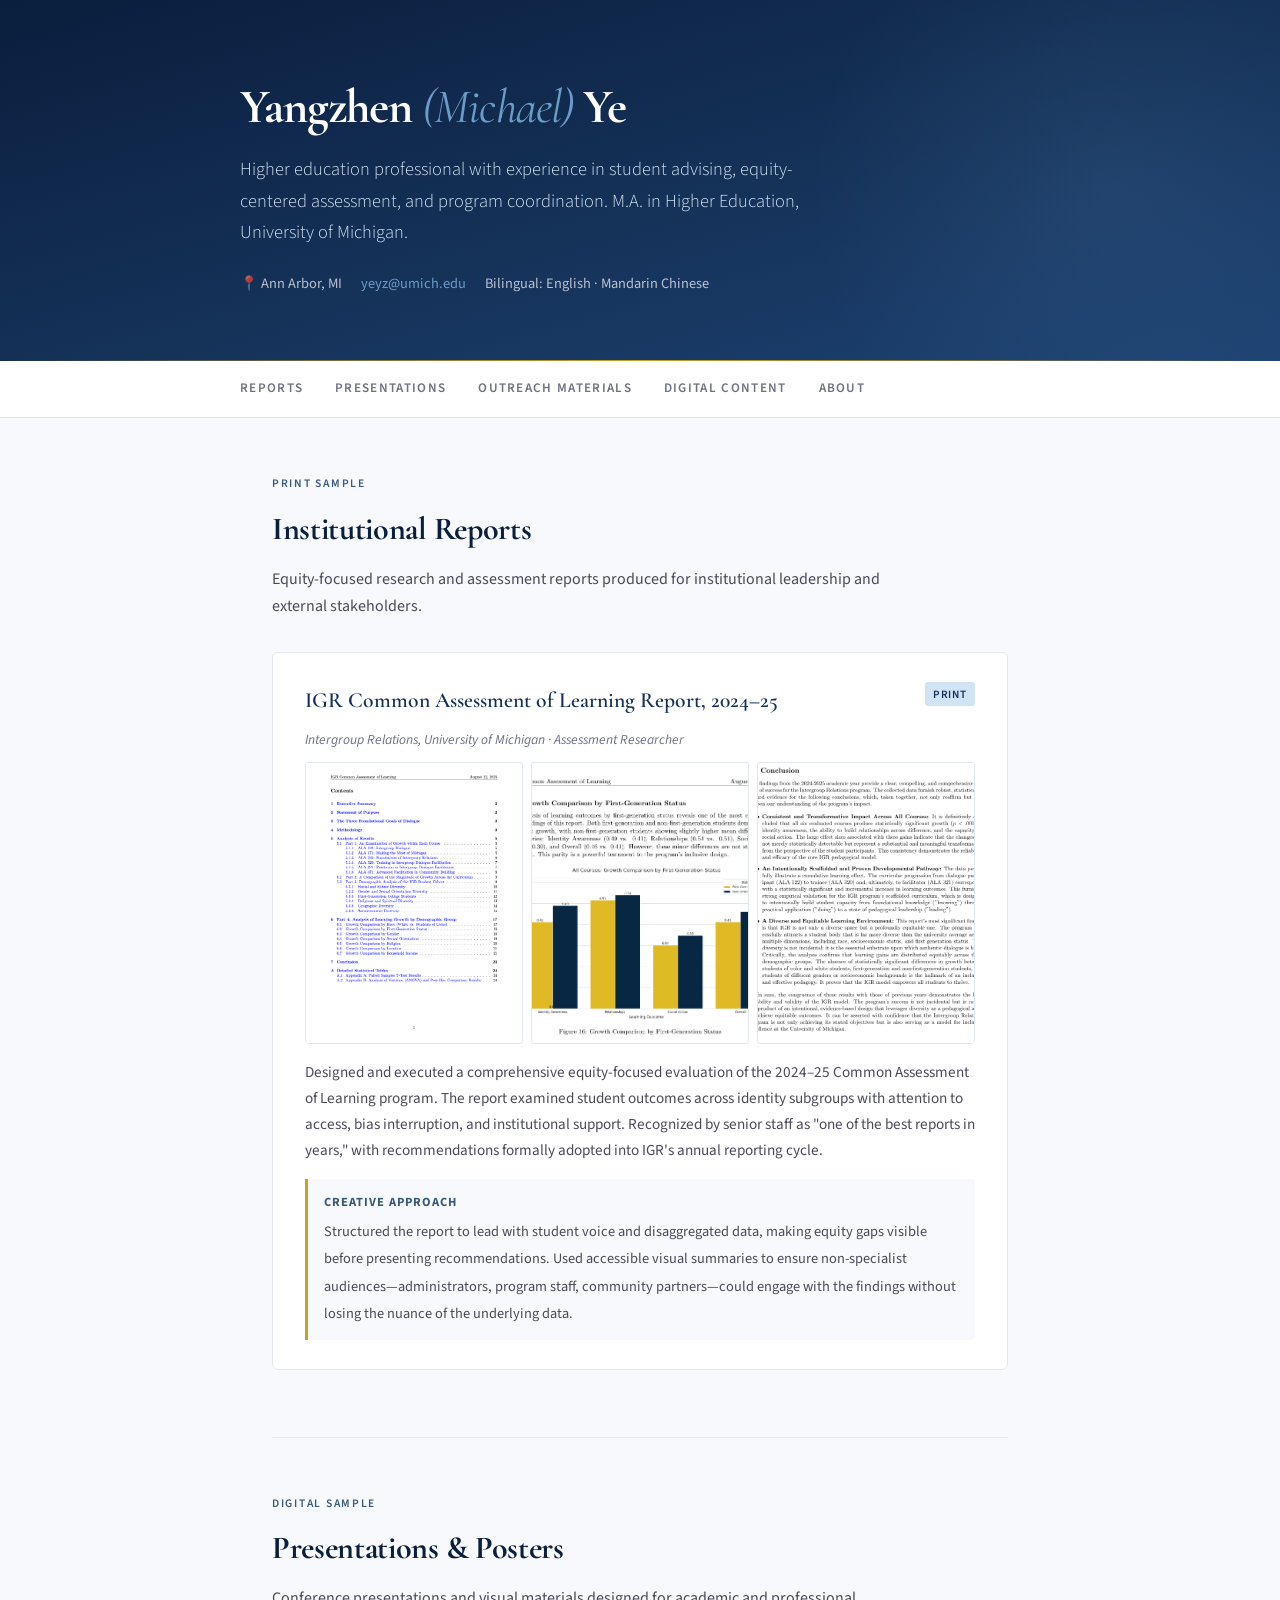
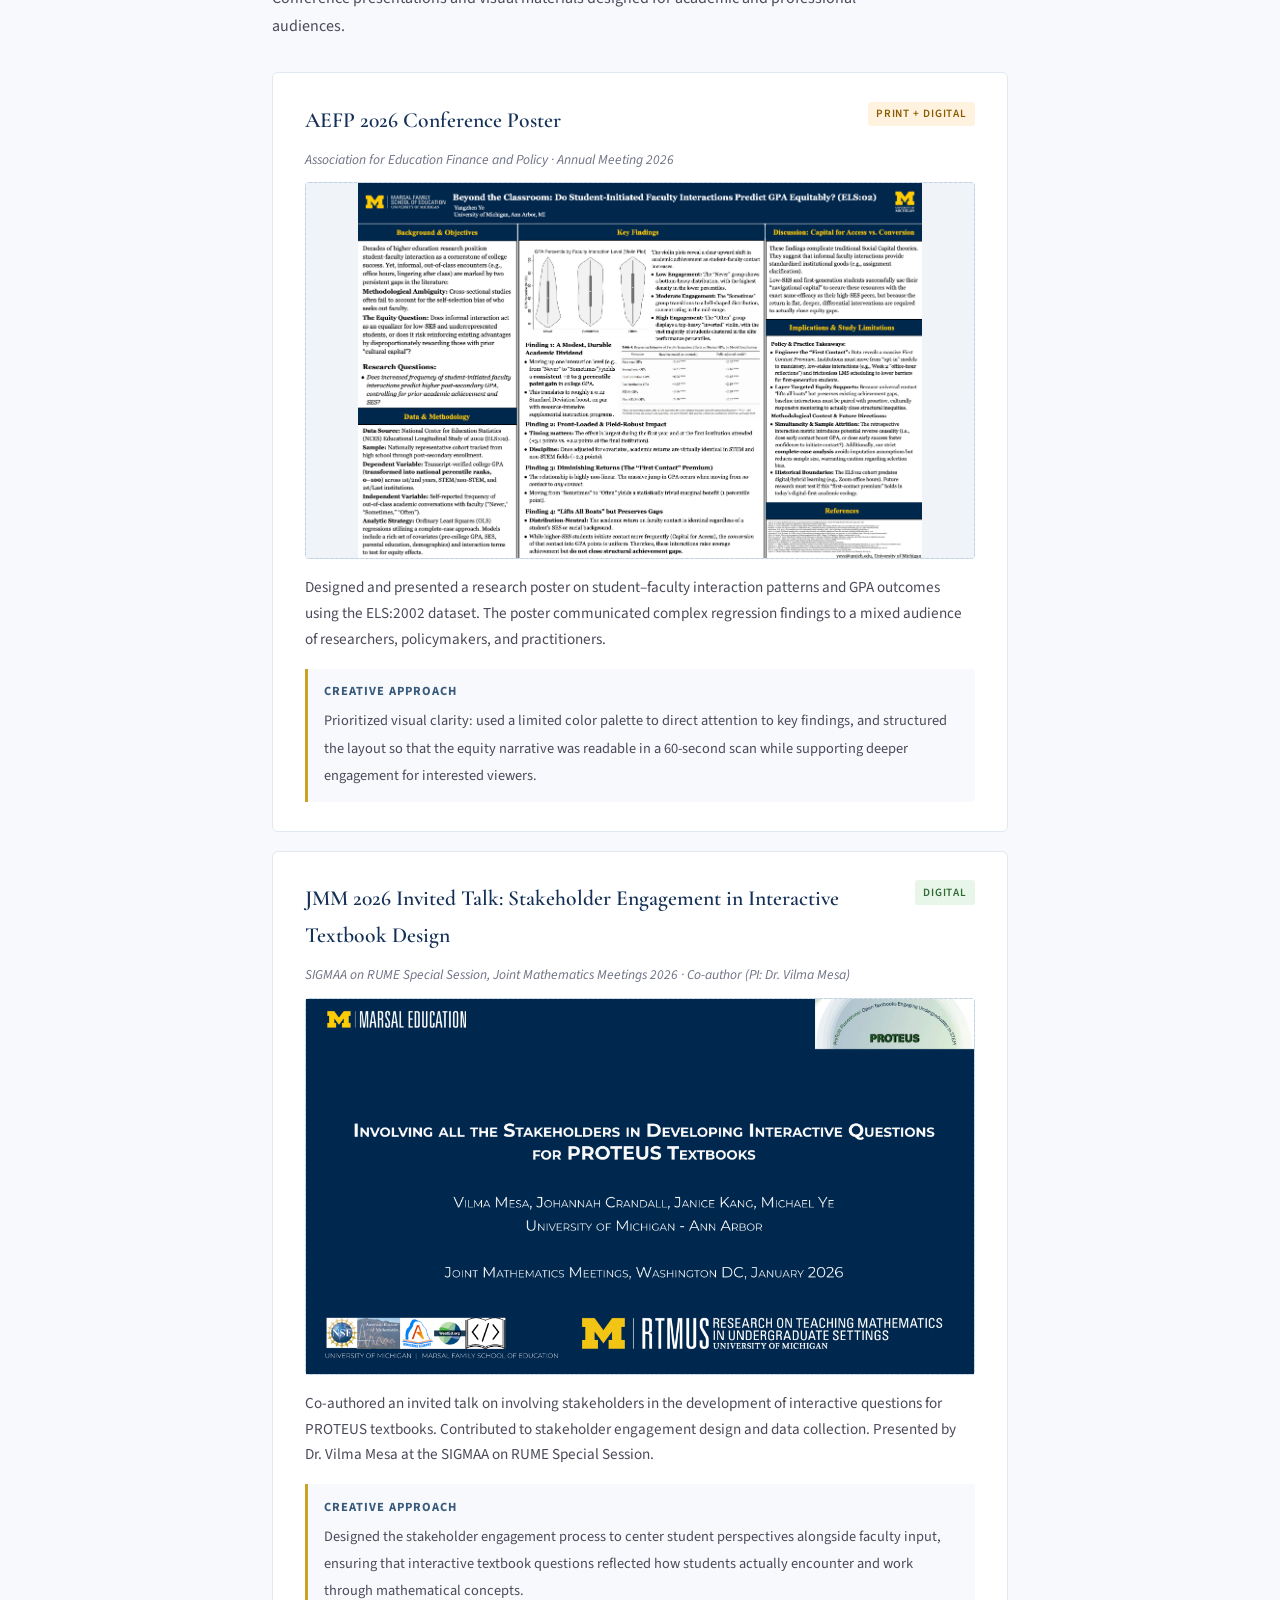
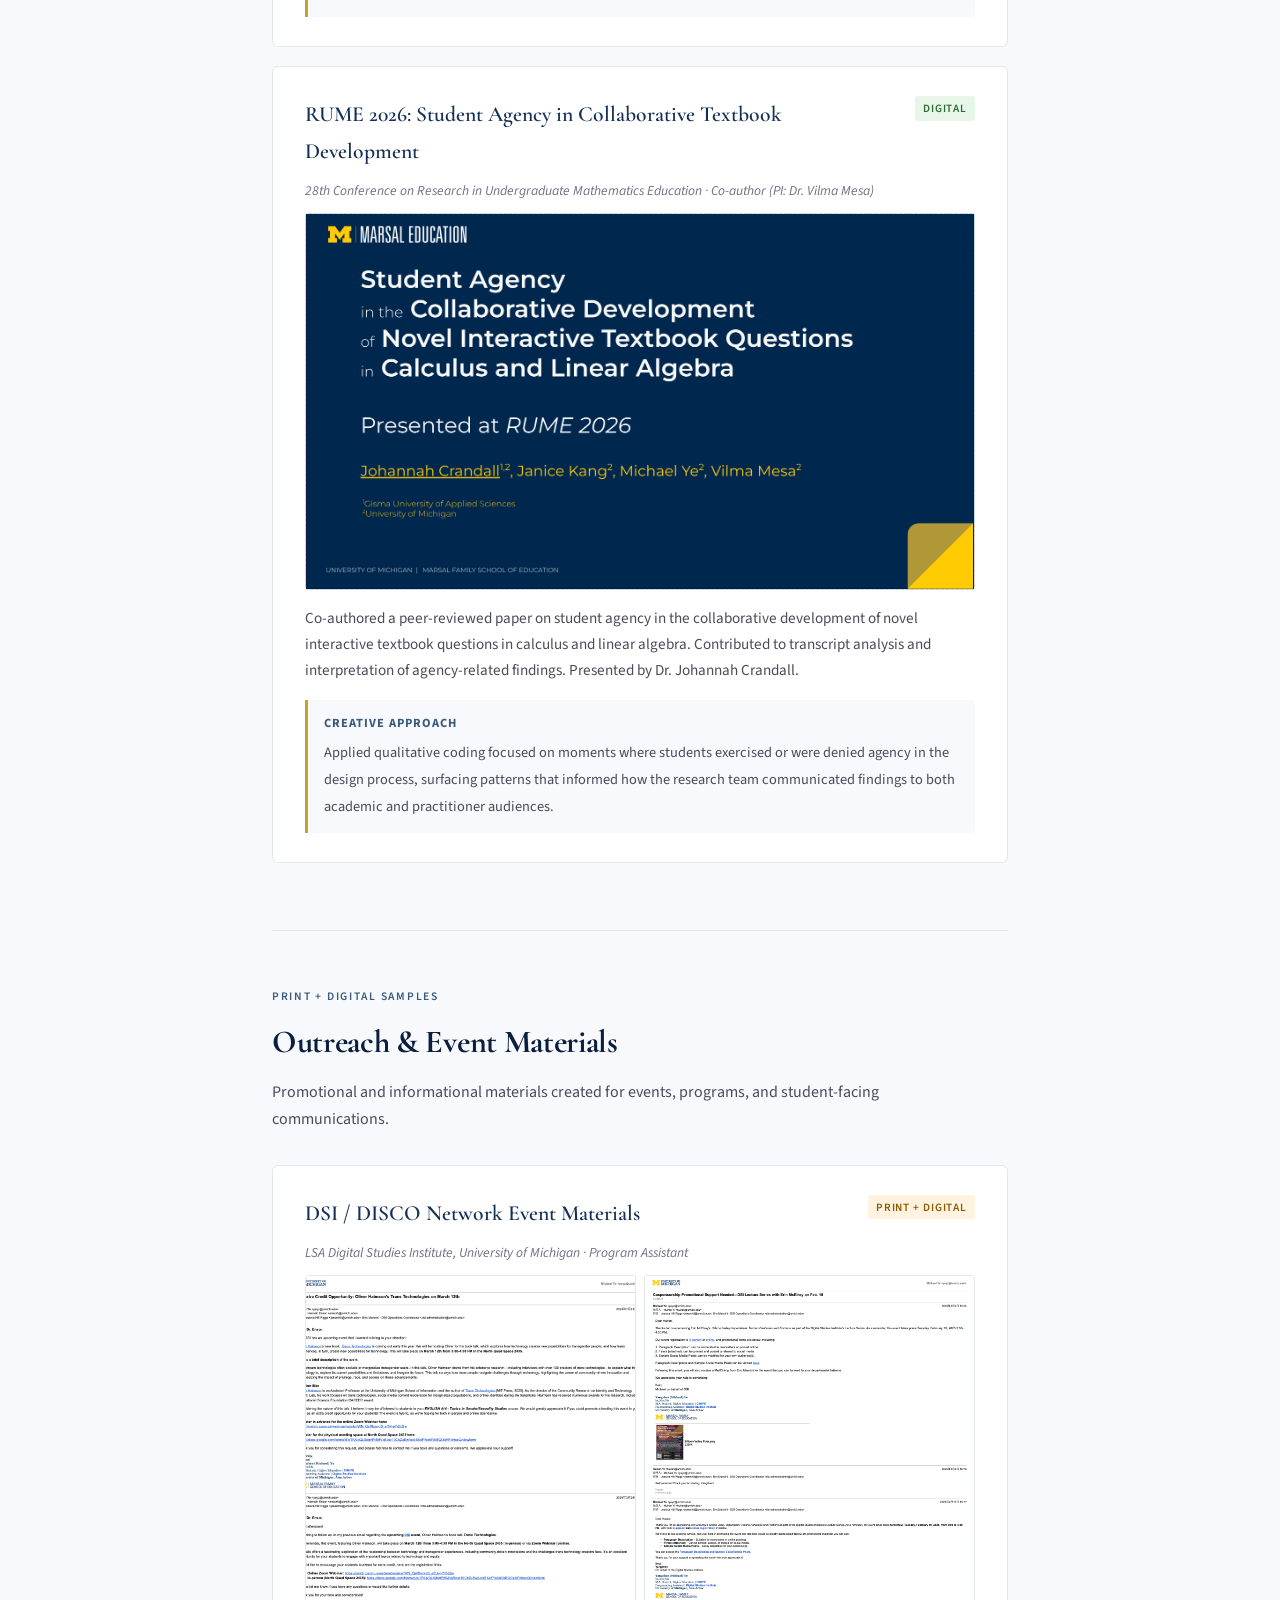
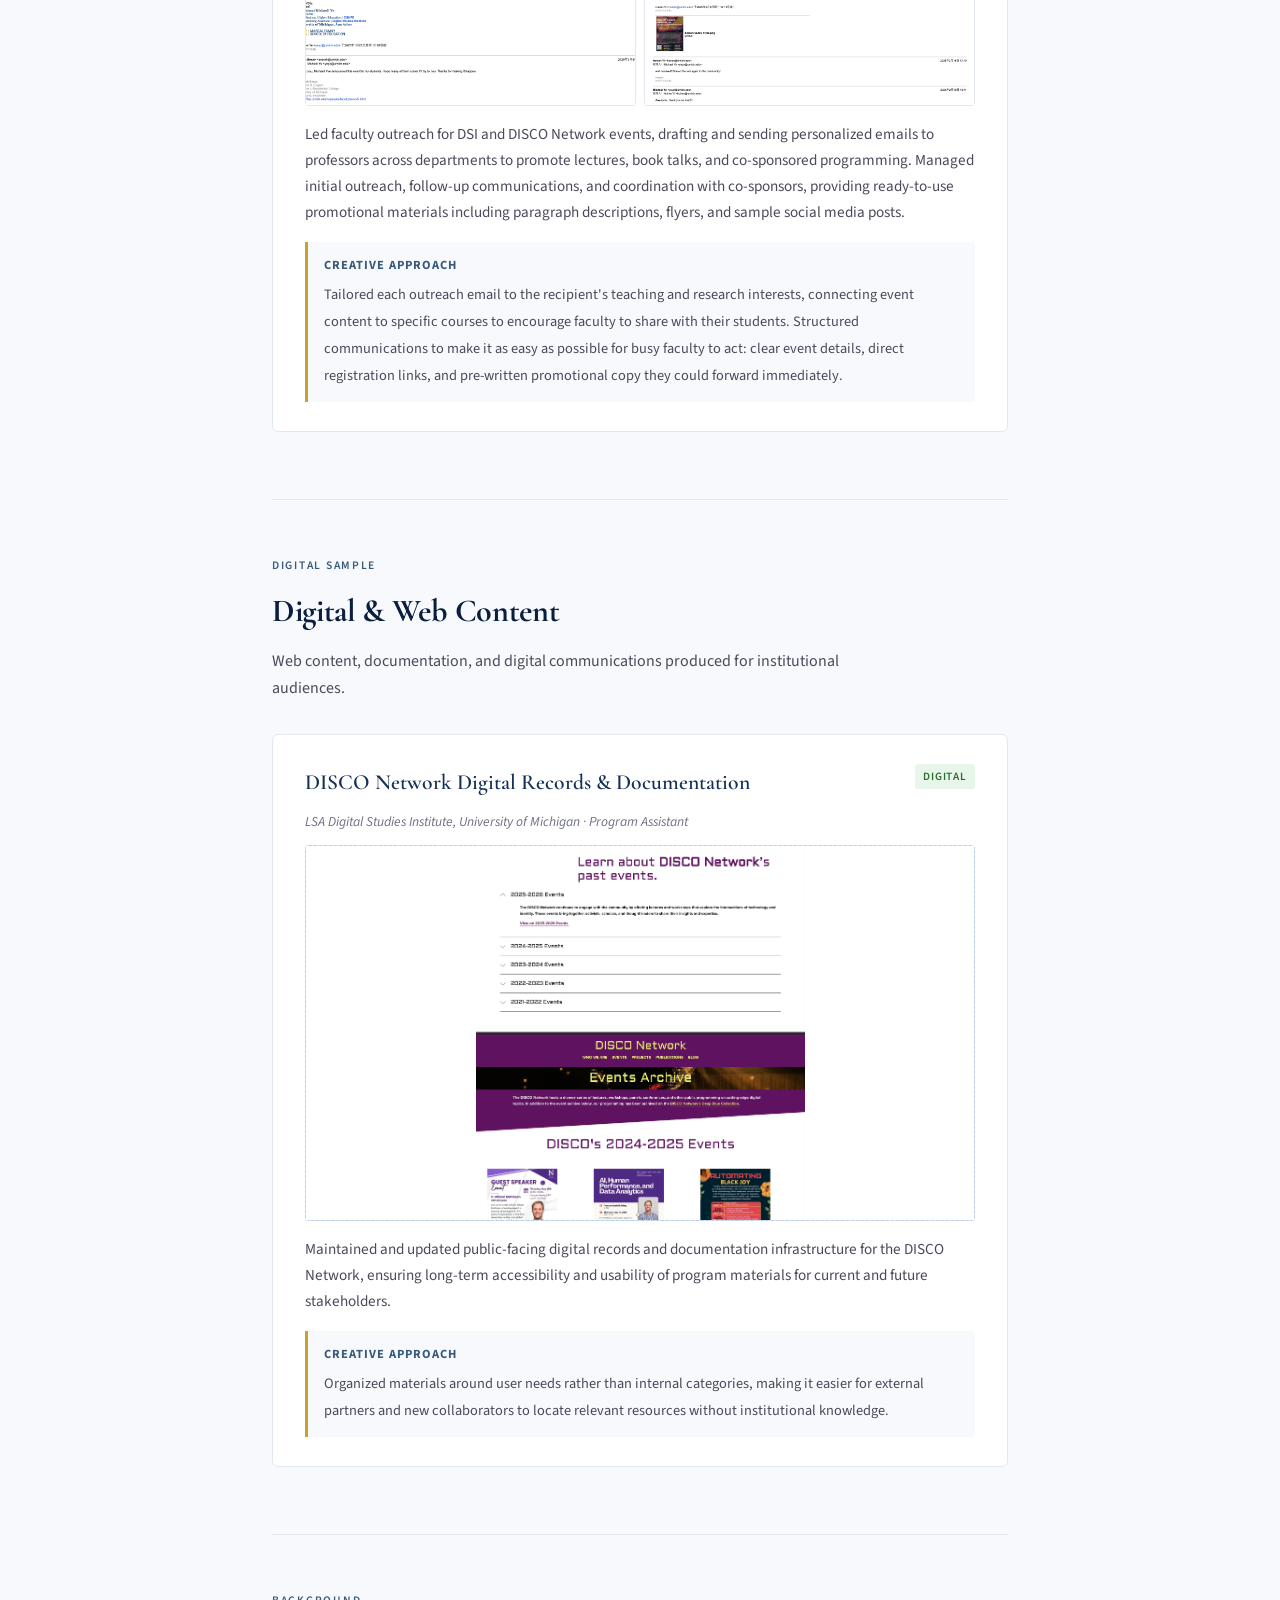
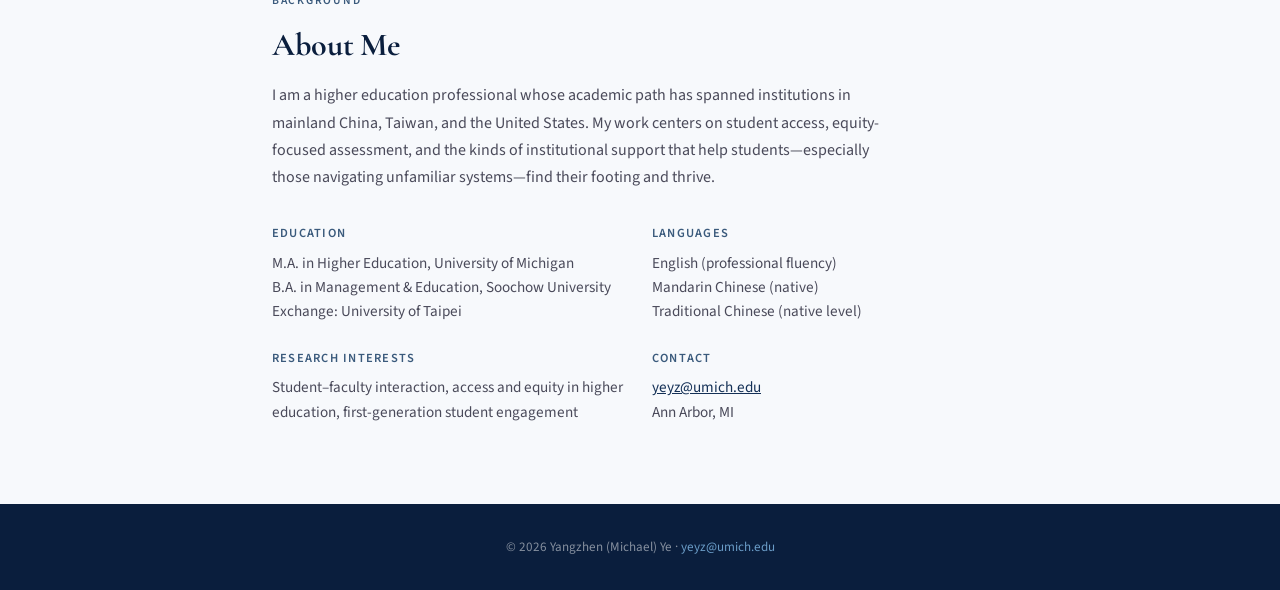
==== index.html @ d8bea004 "Add files via upload" ====
<!DOCTYPE html>
<html lang="en">
<head>
<meta charset="UTF-8">
<meta name="viewport" content="width=device-width, initial-scale=1.0">
<title>Yangzhen (Michael) Ye — Portfolio</title>
<link rel="preconnect" href="https://fonts.googleapis.com">
<link href="https://fonts.googleapis.com/css2?family=Cormorant+Garamond:ital,wght@0,400;0,600;0,700;1,400&family=Source+Sans+3:wght@300;400;500;600&display=swap" rel="stylesheet">
<style>
*, *::before, *::after { margin: 0; padding: 0; box-sizing: border-box; }

:root {
  --navy: #0a1e3d;
  --navy-mid: #143056;
  --navy-light: #1d4272;
  --slate: #3a5a7c;
  --sky: #6a9cc7;
  --ice: #d0e4f5;
  --cream: #f7f9fc;
  --white: #ffffff;
  --gold: #c9a227;
  --text: #1a1a2e;
  --text-mid: #4a4a5a;
  --text-light: #6e7185;
  --font-display: 'Cormorant Garamond', Georgia, serif;
  --font-body: 'Source Sans 3', 'Segoe UI', sans-serif;
}

html { scroll-behavior: smooth; }

body {
  font-family: var(--font-body);
  color: var(--text);
  background: var(--cream);
  line-height: 1.7;
  font-weight: 400;
  -webkit-font-smoothing: antialiased;
}

/* ── HERO ── */
.hero {
  background: linear-gradient(165deg, var(--navy) 0%, var(--navy-mid) 50%, var(--navy-light) 100%);
  color: var(--white);
  padding: 5rem 2rem 4rem;
  position: relative;
  overflow: hidden;
}

.hero::before {
  content: '';
  position: absolute;
  top: -30%; right: -10%;
  width: 600px; height: 600px;
  background: radial-gradient(circle, rgba(106,156,199,0.12) 0%, transparent 70%);
  border-radius: 50%;
}

.hero::after {
  content: '';
  position: absolute;
  bottom: 0; left: 0; right: 0;
  height: 1px;
  background: linear-gradient(90deg, transparent, var(--gold), transparent);
}

.hero-inner {
  max-width: 800px;
  margin: 0 auto;
  position: relative;
  z-index: 1;
}

.hero h1 {
  font-family: var(--font-display);
  font-size: 3rem;
  font-weight: 700;
  letter-spacing: -0.02em;
  line-height: 1.15;
  margin-bottom: 0.4em;
}

.hero h1 span {
  color: var(--sky);
  font-weight: 400;
  font-style: italic;
}

.hero-subtitle {
  font-size: 1.15rem;
  font-weight: 300;
  color: var(--ice);
  max-width: 600px;
  line-height: 1.7;
  margin-bottom: 1.5rem;
}

.hero-contact {
  display: flex;
  flex-wrap: wrap;
  gap: 1.2rem;
  font-size: 0.9rem;
  color: rgba(255,255,255,0.7);
}

.hero-contact a {
  color: var(--sky);
  text-decoration: none;
  transition: color 0.2s;
}

.hero-contact a:hover { color: var(--gold); }

/* ── NAV ── */
.nav {
  background: var(--white);
  border-bottom: 1px solid var(--ice);
  position: sticky;
  top: 0;
  z-index: 100;
  padding: 0 2rem;
}

.nav-inner {
  max-width: 800px;
  margin: 0 auto;
  display: flex;
  gap: 2rem;
  overflow-x: auto;
}

.nav a {
  display: block;
  padding: 1rem 0;
  font-size: 0.82rem;
  font-weight: 600;
  text-transform: uppercase;
  letter-spacing: 0.1em;
  color: var(--text-light);
  text-decoration: none;
  white-space: nowrap;
  border-bottom: 2px solid transparent;
  transition: color 0.2s, border-color 0.2s;
}

.nav a:hover, .nav a.active {
  color: var(--navy);
  border-bottom-color: var(--gold);
}

/* ── MAIN ── */
.main { max-width: 800px; margin: 0 auto; padding: 0 2rem; }

/* ── SECTION ── */
.section {
  padding: 3.5rem 0 3rem;
  border-bottom: 1px solid #e2e8f0;
}

.section:last-child { border-bottom: none; }

.section-label {
  font-size: 0.72rem;
  font-weight: 600;
  text-transform: uppercase;
  letter-spacing: 0.15em;
  color: var(--slate);
  margin-bottom: 0.5rem;
}

.section h2 {
  font-family: var(--font-display);
  font-size: 2rem;
  font-weight: 700;
  color: var(--navy);
  margin-bottom: 0.6rem;
  letter-spacing: -0.01em;
}

.section-intro {
  color: var(--text-mid);
  font-size: 1rem;
  max-width: 620px;
  margin-bottom: 2rem;
}

/* ── PROJECT CARD ── */
.project {
  background: var(--white);
  border: 1px solid #e2e8f0;
  border-radius: 6px;
  padding: 1.8rem 2rem;
  margin-bottom: 1.2rem;
  transition: box-shadow 0.25s, border-color 0.25s;
}

.project:hover {
  box-shadow: 0 4px 20px rgba(10,30,61,0.07);
  border-color: var(--sky);
}

.project-header {
  display: flex;
  justify-content: space-between;
  align-items: flex-start;
  gap: 1rem;
  margin-bottom: 0.6rem;
}

.project h3 {
  font-family: var(--font-display);
  font-size: 1.35rem;
  font-weight: 600;
  color: var(--navy-mid);
}

.project-tag {
  font-size: 0.7rem;
  font-weight: 600;
  text-transform: uppercase;
  letter-spacing: 0.08em;
  padding: 0.25em 0.7em;
  border-radius: 3px;
  white-space: nowrap;
  flex-shrink: 0;
}

.tag-print {
  background: var(--ice);
  color: var(--navy-mid);
}

.tag-digital {
  background: #e8f5e9;
  color: #2e6b33;
}

.tag-both {
  background: #fff3e0;
  color: #8a5a00;
}

.project-context {
  font-size: 0.85rem;
  color: var(--text-light);
  margin-bottom: 0.7rem;
  font-style: italic;
}

.project p {
  color: var(--text-mid);
  font-size: 0.95rem;
  line-height: 1.7;
  margin-bottom: 0.8rem;
}

.project-approach {
  background: var(--cream);
  border-left: 3px solid var(--gold);
  padding: 0.8rem 1rem;
  margin-top: 1rem;
  border-radius: 0 4px 4px 0;
}

.project-approach strong {
  font-size: 0.78rem;
  text-transform: uppercase;
  letter-spacing: 0.08em;
  color: var(--slate);
  display: block;
  margin-bottom: 0.3rem;
}

.project-approach span {
  font-size: 0.9rem;
  color: var(--text-mid);
  line-height: 1.6;
}

.project-link {
  display: inline-block;
  margin-top: 0.8rem;
  font-size: 0.85rem;
  font-weight: 600;
  color: var(--navy-mid);
  text-decoration: none;
  border-bottom: 1px solid var(--sky);
  padding-bottom: 1px;
  transition: color 0.2s, border-color 0.2s;
}

.project-link:hover {
  color: var(--gold);
  border-color: var(--gold);
}

/* ── IMAGE PLACEHOLDER ── */
.project-image {
  width: 100%;
  aspect-ratio: 16/9;
  background: linear-gradient(135deg, var(--ice) 0%, #e2e8f0 100%);
  border-radius: 4px;
  margin-bottom: 1rem;
  display: flex;
  align-items: center;
  justify-content: center;
  color: var(--slate);
  font-size: 0.85rem;
  font-style: italic;
  border: 1px dashed #c0d0e0;
}

/* ── IMAGE GRID (for multiple screenshots) ── */
.project-gallery {
  display: grid;
  gap: 8px;
  margin-bottom: 1rem;
  border-radius: 4px;
  overflow: hidden;
}

.project-gallery.grid-2 { grid-template-columns: 1fr 1fr; }
.project-gallery.grid-3 { grid-template-columns: 1fr 1fr 1fr; }
.project-gallery.grid-4 { grid-template-columns: 1fr 1fr; }

.project-gallery img {
  width: 100%;
  height: 100%;
  object-fit: cover;
  border-radius: 3px;
  border: 1px solid #e2e8f0;
  cursor: pointer;
  transition: transform 0.2s, box-shadow 0.2s;
}

.project-gallery img:hover {
  transform: scale(1.02);
  box-shadow: 0 2px 12px rgba(10,30,61,0.12);
}

/* lightbox for full-size view */
.lightbox {
  display: none;
  position: fixed;
  inset: 0;
  background: rgba(10,30,61,0.92);
  z-index: 1000;
  align-items: center;
  justify-content: center;
  cursor: zoom-out;
  padding: 2rem;
}

.lightbox.active { display: flex; }

.lightbox img {
  max-width: 90vw;
  max-height: 90vh;
  object-fit: contain;
  border-radius: 4px;
  box-shadow: 0 8px 40px rgba(0,0,0,0.4);
}

/* ── ABOUT SECTION ── */
.about-grid {
  display: grid;
  grid-template-columns: 1fr 1fr;
  gap: 1.5rem;
}

.about-item h4 {
  font-size: 0.78rem;
  font-weight: 600;
  text-transform: uppercase;
  letter-spacing: 0.1em;
  color: var(--slate);
  margin-bottom: 0.4rem;
}

.about-item p {
  font-size: 0.95rem;
  color: var(--text-mid);
  line-height: 1.6;
}

/* ── FOOTER ── */
.footer {
  background: var(--navy);
  color: rgba(255,255,255,0.5);
  text-align: center;
  padding: 2rem;
  font-size: 0.82rem;
  margin-top: 2rem;
}

.footer a {
  color: var(--sky);
  text-decoration: none;
}

/* ── RESPONSIVE ── */
@media (max-width: 640px) {
  .hero { padding: 3.5rem 1.5rem 3rem; }
  .hero h1 { font-size: 2.2rem; }
  .main { padding: 0 1.5rem; }
  .project { padding: 1.4rem 1.2rem; }
  .about-grid { grid-template-columns: 1fr; }
  .nav-inner { gap: 1.2rem; }
}

/* ── ANIMATION ── */
@keyframes fadeUp {
  from { opacity: 0; transform: translateY(18px); }
  to { opacity: 1; transform: translateY(0); }
}

.hero-inner > * {
  animation: fadeUp 0.6s ease-out both;
}

.hero h1 { animation-delay: 0.1s; }
.hero-subtitle { animation-delay: 0.2s; }
.hero-contact { animation-delay: 0.3s; }
</style>
</head>
<body>

<!-- ════════════════════════════════════════ HERO ════════════════════════════════════════ -->
<header class="hero">
  <div class="hero-inner">
    <h1>Yangzhen <span>(Michael)</span> Ye</h1>
    <p class="hero-subtitle">
      Higher education professional with experience in student advising, equity-centered assessment, and program coordination. M.A. in Higher Education, University of Michigan.
    </p>
    <div class="hero-contact">
      <span>📍 Ann Arbor, MI</span>
      <a href="mailto:yeyz@umich.edu">yeyz@umich.edu</a>
      <span>Bilingual: English · Mandarin Chinese</span>
    </div>
  </div>
</header>

<!-- ════════════════════════════════════════ NAV ════════════════════════════════════════ -->
<nav class="nav">
  <div class="nav-inner">
    <a href="#reports">Reports</a>
    <a href="#presentations">Presentations</a>
    <a href="#outreach">Outreach Materials</a>
    <a href="#digital">Digital Content</a>
    <a href="#about">About</a>
  </div>
</nav>

<!-- ════════════════════════════════════════ MAIN ════════════════════════════════════════ -->
<main class="main">

  <!-- ── REPORTS ── -->
  <section class="section" id="reports">
    <div class="section-label">Print Sample</div>
    <h2>Institutional Reports</h2>
    <p class="section-intro">
      Equity-focused research and assessment reports produced for institutional leadership and external stakeholders.
    </p>

    <div class="project">
      <div class="project-header">
        <h3>IGR Common Assessment of Learning Report, 2024–25</h3>
        <span class="project-tag tag-print">Print</span>
      </div>
      <div class="project-context">Intergroup Relations, University of Michigan · Assessment Researcher</div>
      <!-- Replace src values with your actual image files -->
      <div class="project-gallery grid-3">
        <img src="igr-cover.png" alt="IGR Report cover page" onclick="openLightbox(this)">
        <img src="igr-data.png" alt="IGR Report data visualization" onclick="openLightbox(this)">
        <img src="igr-findings.png" alt="IGR Report key findings" onclick="openLightbox(this)">
      </div>
      <p>
        Designed and executed a comprehensive equity-focused evaluation of the 2024–25 Common Assessment of Learning program. The report examined student outcomes across identity subgroups with attention to access, bias interruption, and institutional support. Recognized by senior staff as "one of the best reports in years," with recommendations formally adopted into IGR's annual reporting cycle.
      </p>
      <div class="project-approach">
        <strong>Creative Approach</strong>
        <span>
          <!-- TODO: Michael to fill in his own explanation of design/communication choices -->
          Structured the report to lead with student voice and disaggregated data, making equity gaps visible before presenting recommendations. Used accessible visual summaries to ensure non-specialist audiences—administrators, program staff, community partners—could engage with the findings without losing the nuance of the underlying data.
        </span>
      </div>
      <!-- TODO: Add link to PDF if shareable -->
      <!-- <a href="files/igr-report.pdf" class="project-link" target="_blank">View full report →</a> -->
    </div>

  </section>

  <!-- ── PRESENTATIONS ── -->
  <section class="section" id="presentations">
    <div class="section-label">Digital Sample</div>
    <h2>Presentations &amp; Posters</h2>
    <p class="section-intro">
      Conference presentations and visual materials designed for academic and professional audiences.
    </p>

    <div class="project">
      <div class="project-header">
        <h3>AEFP 2026 Conference Poster</h3>
        <span class="project-tag tag-both">Print + Digital</span>
      </div>
      <div class="project-context">Association for Education Finance and Policy · Annual Meeting 2026</div>
      <div class="project-image"><img src="poster.png" alt="AEFP 2026 research poster" style="width:100%;height:100%;object-fit:contain;cursor:pointer;background:#f0f4f8;" onclick="openLightbox(this)"></div>
      <p>
        Designed and presented a research poster on student–faculty interaction patterns and GPA outcomes using the ELS:2002 dataset. The poster communicated complex regression findings to a mixed audience of researchers, policymakers, and practitioners.
      </p>
      <div class="project-approach">
        <strong>Creative Approach</strong>
        <span>
          <!-- TODO: Fill in -->
          Prioritized visual clarity: used a limited color palette to direct attention to key findings, and structured the layout so that the equity narrative was readable in a 60-second scan while supporting deeper engagement for interested viewers.
        </span>
      </div>
    </div>

    <div class="project">
      <div class="project-header">
        <h3>JMM 2026 Invited Talk: Stakeholder Engagement in Interactive Textbook Design</h3>
        <span class="project-tag tag-digital">Digital</span>
      </div>
      <div class="project-context">SIGMAA on RUME Special Session, Joint Mathematics Meetings 2026 · Co-author (PI: Dr. Vilma Mesa)</div>
      <div class="project-image"><img src="jmm.png" alt="JMM 2026 invited talk title slide" style="width:100%;height:100%;object-fit:contain;cursor:pointer;background:#0a1e3d;" onclick="openLightbox(this)"></div>
      <p>
        Co-authored an invited talk on involving stakeholders in the development of interactive questions for PROTEUS textbooks. Contributed to stakeholder engagement design and data collection. Presented by Dr. Vilma Mesa at the SIGMAA on RUME Special Session.
      </p>
      <div class="project-approach">
        <strong>Creative Approach</strong>
        <span>
          <!-- TODO: Fill in -->
          Designed the stakeholder engagement process to center student perspectives alongside faculty input, ensuring that interactive textbook questions reflected how students actually encounter and work through mathematical concepts.
        </span>
      </div>
    </div>

    <div class="project">
      <div class="project-header">
        <h3>RUME 2026: Student Agency in Collaborative Textbook Development</h3>
        <span class="project-tag tag-digital">Digital</span>
      </div>
      <div class="project-context">28th Conference on Research in Undergraduate Mathematics Education · Co-author (PI: Dr. Vilma Mesa)</div>
      <div class="project-image"><img src="rume.png" alt="RUME 2026 presentation title slide" style="width:100%;height:100%;object-fit:contain;cursor:pointer;background:#0a1e3d;" onclick="openLightbox(this)"></div>
      <p>
        Co-authored a peer-reviewed paper on student agency in the collaborative development of novel interactive textbook questions in calculus and linear algebra. Contributed to transcript analysis and interpretation of agency-related findings. Presented by Dr. Johannah Crandall.
      </p>
      <div class="project-approach">
        <strong>Creative Approach</strong>
        <span>
          <!-- TODO: Fill in -->
          Applied qualitative coding focused on moments where students exercised or were denied agency in the design process, surfacing patterns that informed how the research team communicated findings to both academic and practitioner audiences.
        </span>
      </div>
    </div>
  </section>

  <!-- ── OUTREACH MATERIALS ── -->
  <section class="section" id="outreach">
    <div class="section-label">Print + Digital Samples</div>
    <h2>Outreach &amp; Event Materials</h2>
    <p class="section-intro">
      Promotional and informational materials created for events, programs, and student-facing communications.
    </p>

    <div class="project">
      <div class="project-header">
        <h3>DSI / DISCO Network Event Materials</h3>
        <span class="project-tag tag-both">Print + Digital</span>
      </div>
      <div class="project-context">LSA Digital Studies Institute, University of Michigan · Program Assistant</div>
      <!-- Replace src values with your actual screenshots -->
      <div class="project-gallery grid-2">
        <img src="dsi-event1.png" alt="DSI event outreach email" onclick="openLightbox(this)">
        <img src="dsi-event2.png" alt="DISCO event communication" onclick="openLightbox(this)">
      </div>
      <p>
        Led faculty outreach for DSI and DISCO Network events, drafting and sending personalized emails to professors across departments to promote lectures, book talks, and co-sponsored programming. Managed initial outreach, follow-up communications, and coordination with co-sponsors, providing ready-to-use promotional materials including paragraph descriptions, flyers, and sample social media posts.
      </p>
      <div class="project-approach">
        <strong>Creative Approach</strong>
        <span>
          Tailored each outreach email to the recipient's teaching and research interests, connecting event content to specific courses to encourage faculty to share with their students. Structured communications to make it as easy as possible for busy faculty to act: clear event details, direct registration links, and pre-written promotional copy they could forward immediately.
        </span>
      </div>
    </div>

    <!-- TODO: Add more outreach entries (e.g., debate program flyers, Soochow event materials) -->
  </section>

  <!-- ── DIGITAL CONTENT ── -->
  <section class="section" id="digital">
    <div class="section-label">Digital Sample</div>
    <h2>Digital &amp; Web Content</h2>
    <p class="section-intro">
      Web content, documentation, and digital communications produced for institutional audiences.
    </p>

    <div class="project">
      <div class="project-header">
        <h3>DISCO Network Digital Records &amp; Documentation</h3>
        <span class="project-tag tag-digital">Digital</span>
      </div>
      <div class="project-context">LSA Digital Studies Institute, University of Michigan · Program Assistant</div>
      <div class="project-image"><img src="disco-docs.png" alt="DISCO Network events archive and documentation" style="width:100%;height:100%;object-fit:contain;cursor:pointer;background:#fff;" onclick="openLightbox(this)"></div>
      <p>
        Maintained and updated public-facing digital records and documentation infrastructure for the DISCO Network, ensuring long-term accessibility and usability of program materials for current and future stakeholders.
      </p>
      <div class="project-approach">
        <strong>Creative Approach</strong>
        <span>
          <!-- TODO: Fill in -->
          Organized materials around user needs rather than internal categories, making it easier for external partners and new collaborators to locate relevant resources without institutional knowledge.
        </span>
      </div>
    </div>

    <!-- TODO: Add more digital content entries -->
  </section>

  <!-- ── ABOUT ── -->
  <section class="section" id="about">
    <div class="section-label">Background</div>
    <h2>About Me</h2>
    <p class="section-intro">
      I am a higher education professional whose academic path has spanned institutions in mainland China, Taiwan, and the United States. My work centers on student access, equity-focused assessment, and the kinds of institutional support that help students—especially those navigating unfamiliar systems—find their footing and thrive.
    </p>
    <div class="about-grid">
      <div class="about-item">
        <h4>Education</h4>
        <p>M.A. in Higher Education, University of Michigan<br>B.A. in Management & Education, Soochow University<br>Exchange: University of Taipei</p>
      </div>
      <div class="about-item">
        <h4>Languages</h4>
        <p>English (professional fluency)<br>Mandarin Chinese (native)<br>Traditional Chinese (native level)</p>
      </div>
      <div class="about-item">
        <h4>Research Interests</h4>
        <p>Student–faculty interaction, access and equity in higher education, first-generation student engagement</p>
      </div>
      <div class="about-item">
        <h4>Contact</h4>
        <p><a href="mailto:yeyz@umich.edu" style="color:var(--navy-mid)">yeyz@umich.edu</a><br>Ann Arbor, MI</p>
      </div>
    </div>
  </section>

</main>

<div class="lightbox" id="lightbox" onclick="this.classList.remove('active')">
  <img id="lightbox-img" src="" alt="">
</div>

<!-- FOOTER -->
<footer class="footer">
  <p>&copy; 2026 Yangzhen (Michael) Ye &middot; <a href="mailto:yeyz@umich.edu">yeyz@umich.edu</a></p>
</footer>
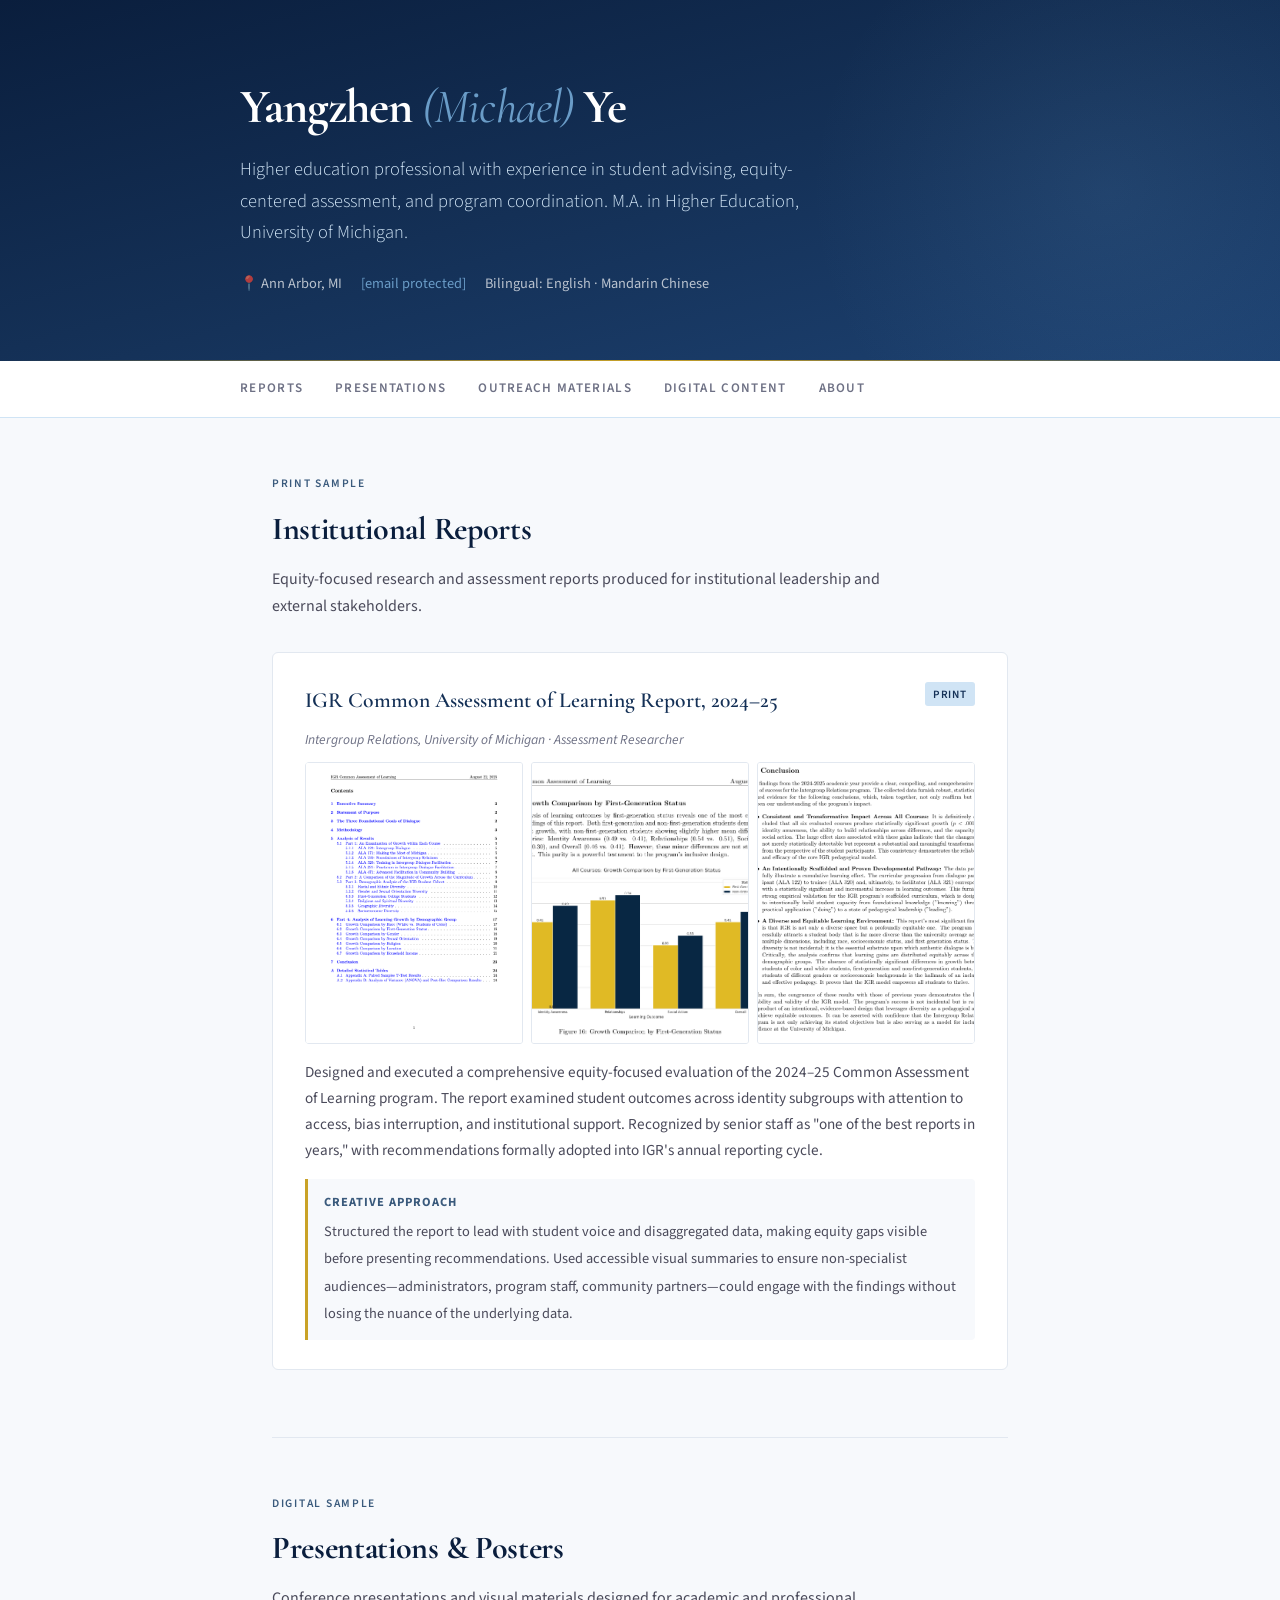
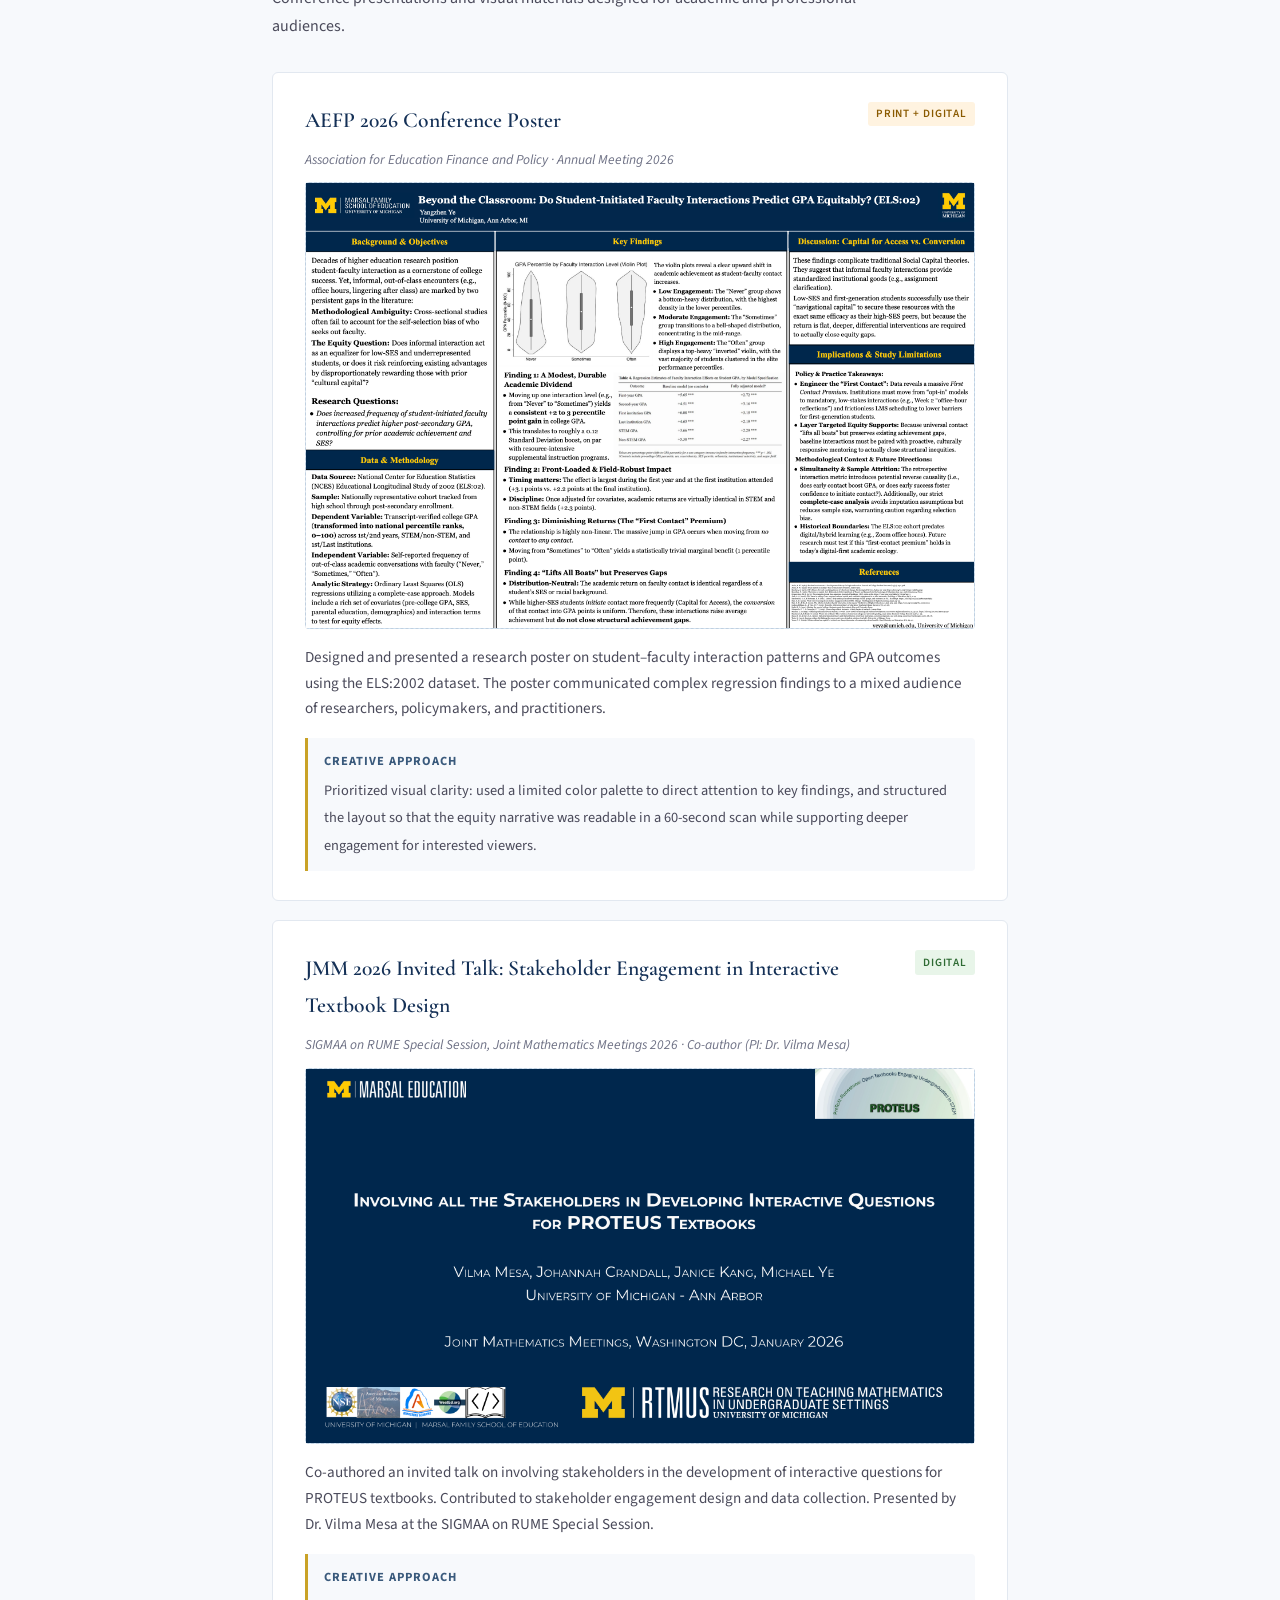
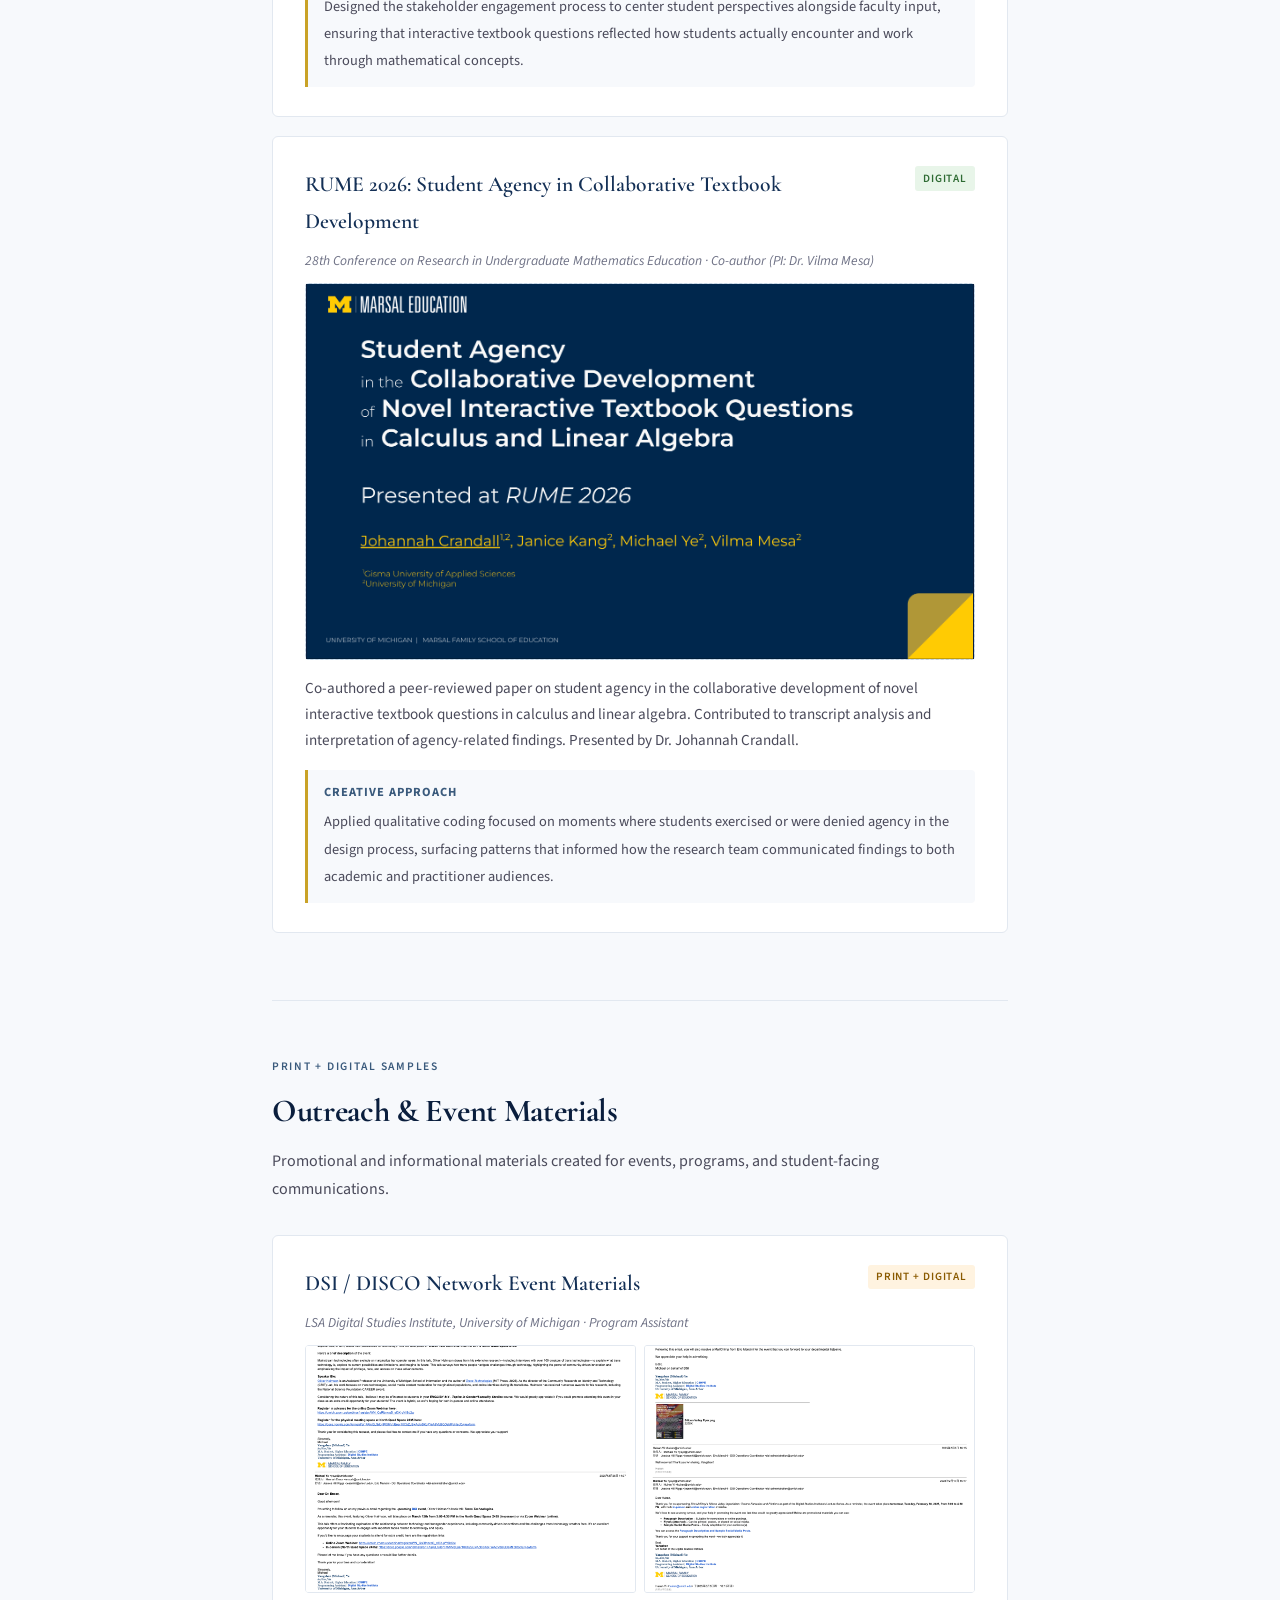
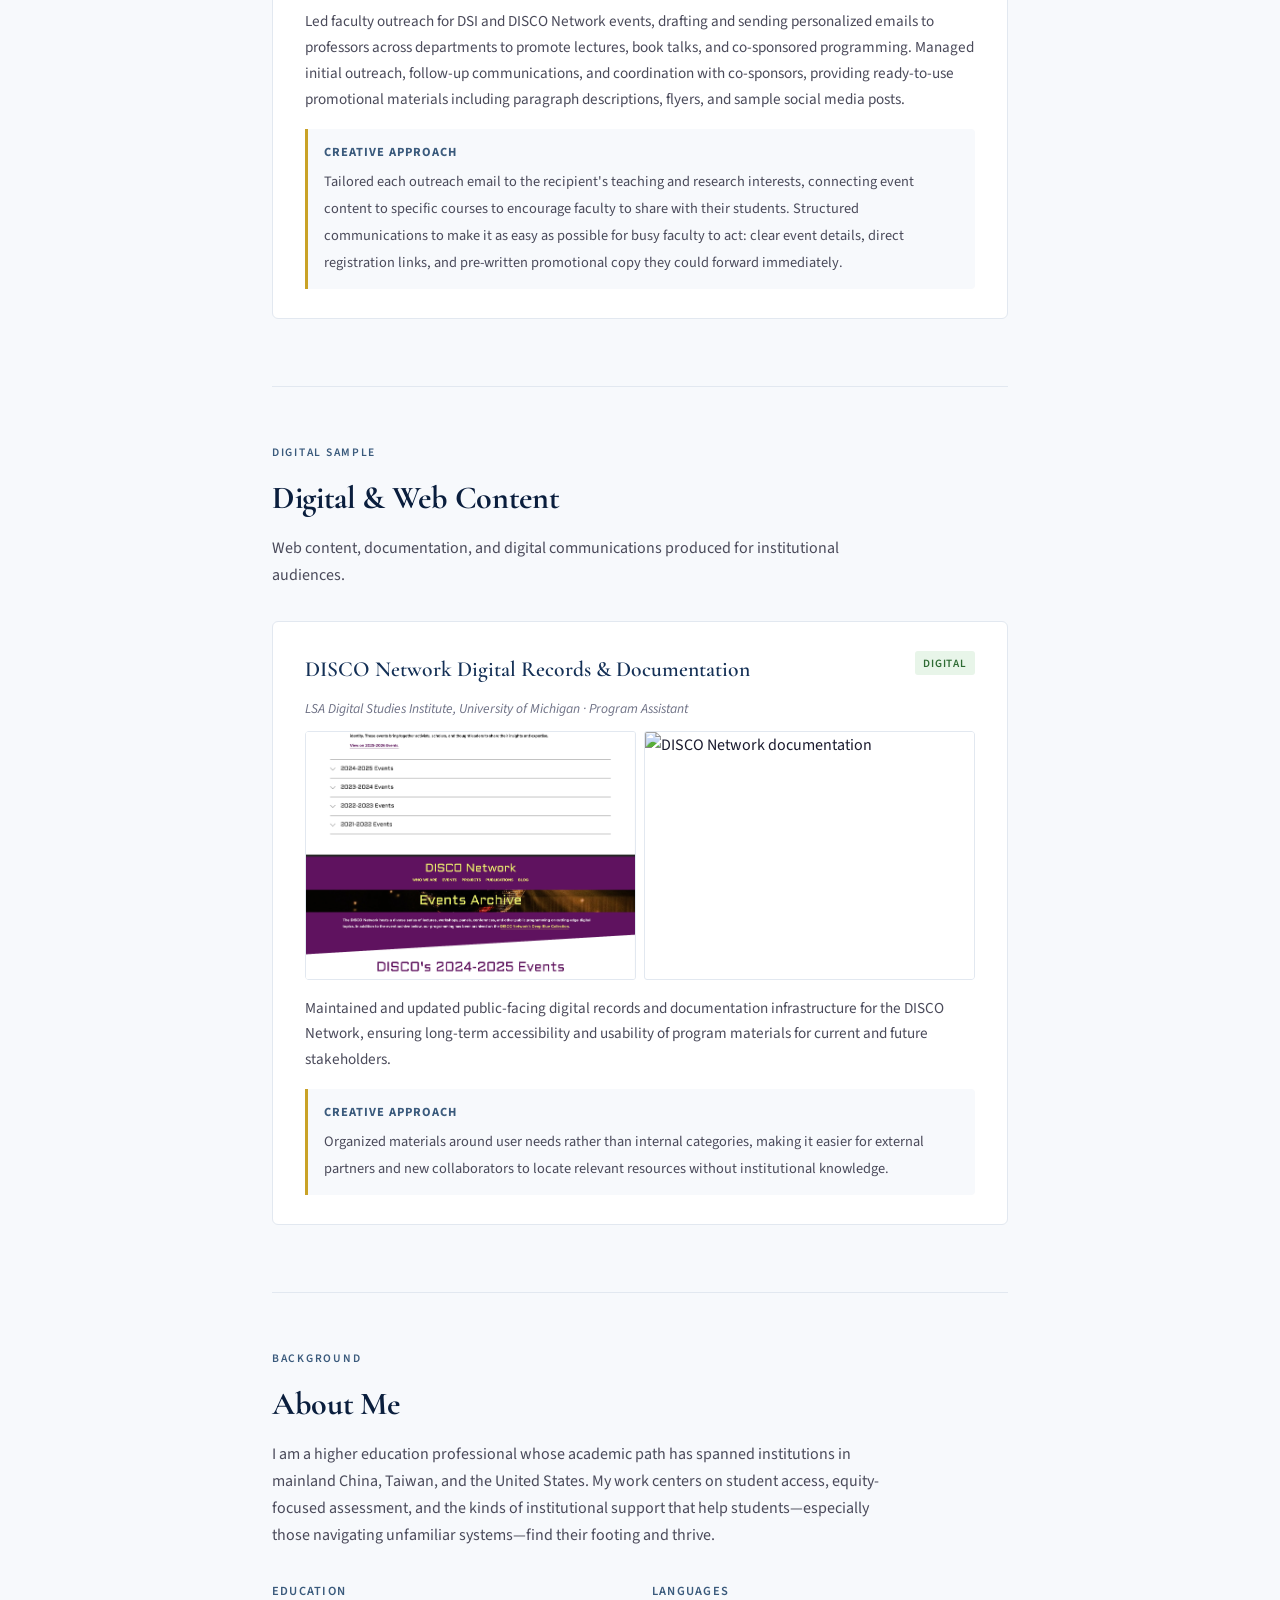
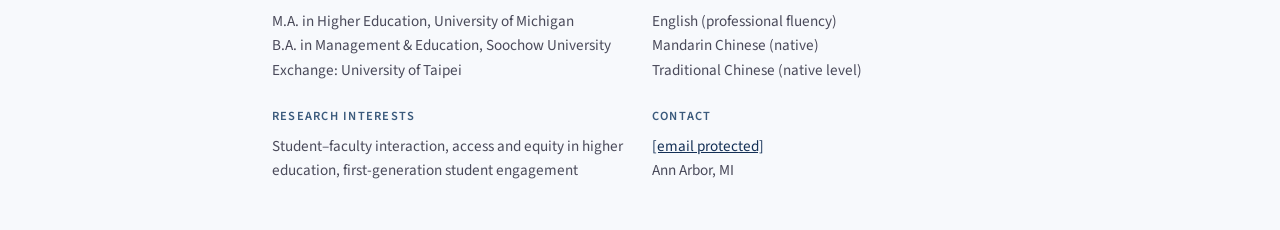
==== commit b9c079cc: "Add files via upload" ====
--- a/index.html
+++ b/index.html
@@ -319,6 +319,7 @@
 }
 
 .project-gallery.grid-2 { grid-template-columns: 1fr 1fr; }
+.project-gallery.grid-2 img { aspect-ratio: 4/3; }
 .project-gallery.grid-3 { grid-template-columns: 1fr 1fr 1fr; }
 .project-gallery.grid-4 { grid-template-columns: 1fr 1fr; }
 
@@ -433,7 +434,7 @@
     </p>
     <div class="hero-contact">
       <span>📍 Ann Arbor, MI</span>
-      <a href="mailto:yeyz@umich.edu">yeyz@umich.edu</a>
+      <a href="/cdn-cgi/l/email-protection#1f667a66655f6a72767c77317a7b6a"><span class="__cf_email__" data-cfemail="ccb5a9b5b68cb9a1a5afa4e2a9a8b9">[email&#160;protected]</span></a>
       <span>Bilingual: English · Mandarin Chinese</span>
     </div>
   </div>
@@ -503,7 +504,7 @@
         <span class="project-tag tag-both">Print + Digital</span>
       </div>
       <div class="project-context">Association for Education Finance and Policy · Annual Meeting 2026</div>
-      <div class="project-image"><img src="poster.png" alt="AEFP 2026 research poster" style="width:100%;height:100%;object-fit:contain;cursor:pointer;background:#f0f4f8;" onclick="openLightbox(this)"></div>
+      <div class="project-image" style="aspect-ratio:3/2;"><img src="poster.png" alt="AEFP 2026 research poster" style="width:100%;height:100%;object-fit:contain;cursor:pointer;background:#f0f4f8;" onclick="openLightbox(this)"></div>
       <p>
         Designed and presented a research poster on student–faculty interaction patterns and GPA outcomes using the ELS:2002 dataset. The poster communicated complex regression findings to a mixed audience of researchers, policymakers, and practitioners.
       </p>
@@ -602,7 +603,10 @@
         <span class="project-tag tag-digital">Digital</span>
       </div>
       <div class="project-context">LSA Digital Studies Institute, University of Michigan · Program Assistant</div>
-      <div class="project-image"><img src="disco-docs.png" alt="DISCO Network events archive and documentation" style="width:100%;height:100%;object-fit:contain;cursor:pointer;background:#fff;" onclick="openLightbox(this)"></div>
+      <div class="project-gallery grid-2">
+        <img src="disco-docs.png" alt="DISCO Network events archive" onclick="openLightbox(this)">
+        <img src="disco-docs2.png" alt="DISCO Network documentation" onclick="openLightbox(this)">
+      </div>
       <p>
         Maintained and updated public-facing digital records and documentation infrastructure for the DISCO Network, ensuring long-term accessibility and usability of program materials for current and future stakeholders.
       </p>
@@ -640,19 +644,11 @@
       </div>
       <div class="about-item">
         <h4>Contact</h4>
-        <p><a href="mailto:yeyz@umich.edu" style="color:var(--navy-mid)">yeyz@umich.edu</a><br>Ann Arbor, MI</p>
+        <p><a href="/cdn-cgi/l/email-protection#ec95899596ac9981858f84c2898899" style="color:var(--navy-mid)"><span class="__cf_email__" data-cfemail="364f534f4c76435b5f555e18535243">[email&#160;protected]</span></a><br>Ann Arbor, MI</p>
       </div>
     </div>
   </section>
 
 </main>
 
-<div class="lightbox" id="lightbox" onclick="this.classList.remove('active')">
-  <img id="lightbox-img" src="" alt="">
-</div>
-
-<!-- FOOTER -->
-<footer class="footer">
-  <p>&copy; 2026 Yangzhen (Michael) Ye &middot; <a href="mailto:yeyz@umich.edu">yeyz@umich.edu</a></p>
-</footer>
-
+<div class="lightbox" id="light
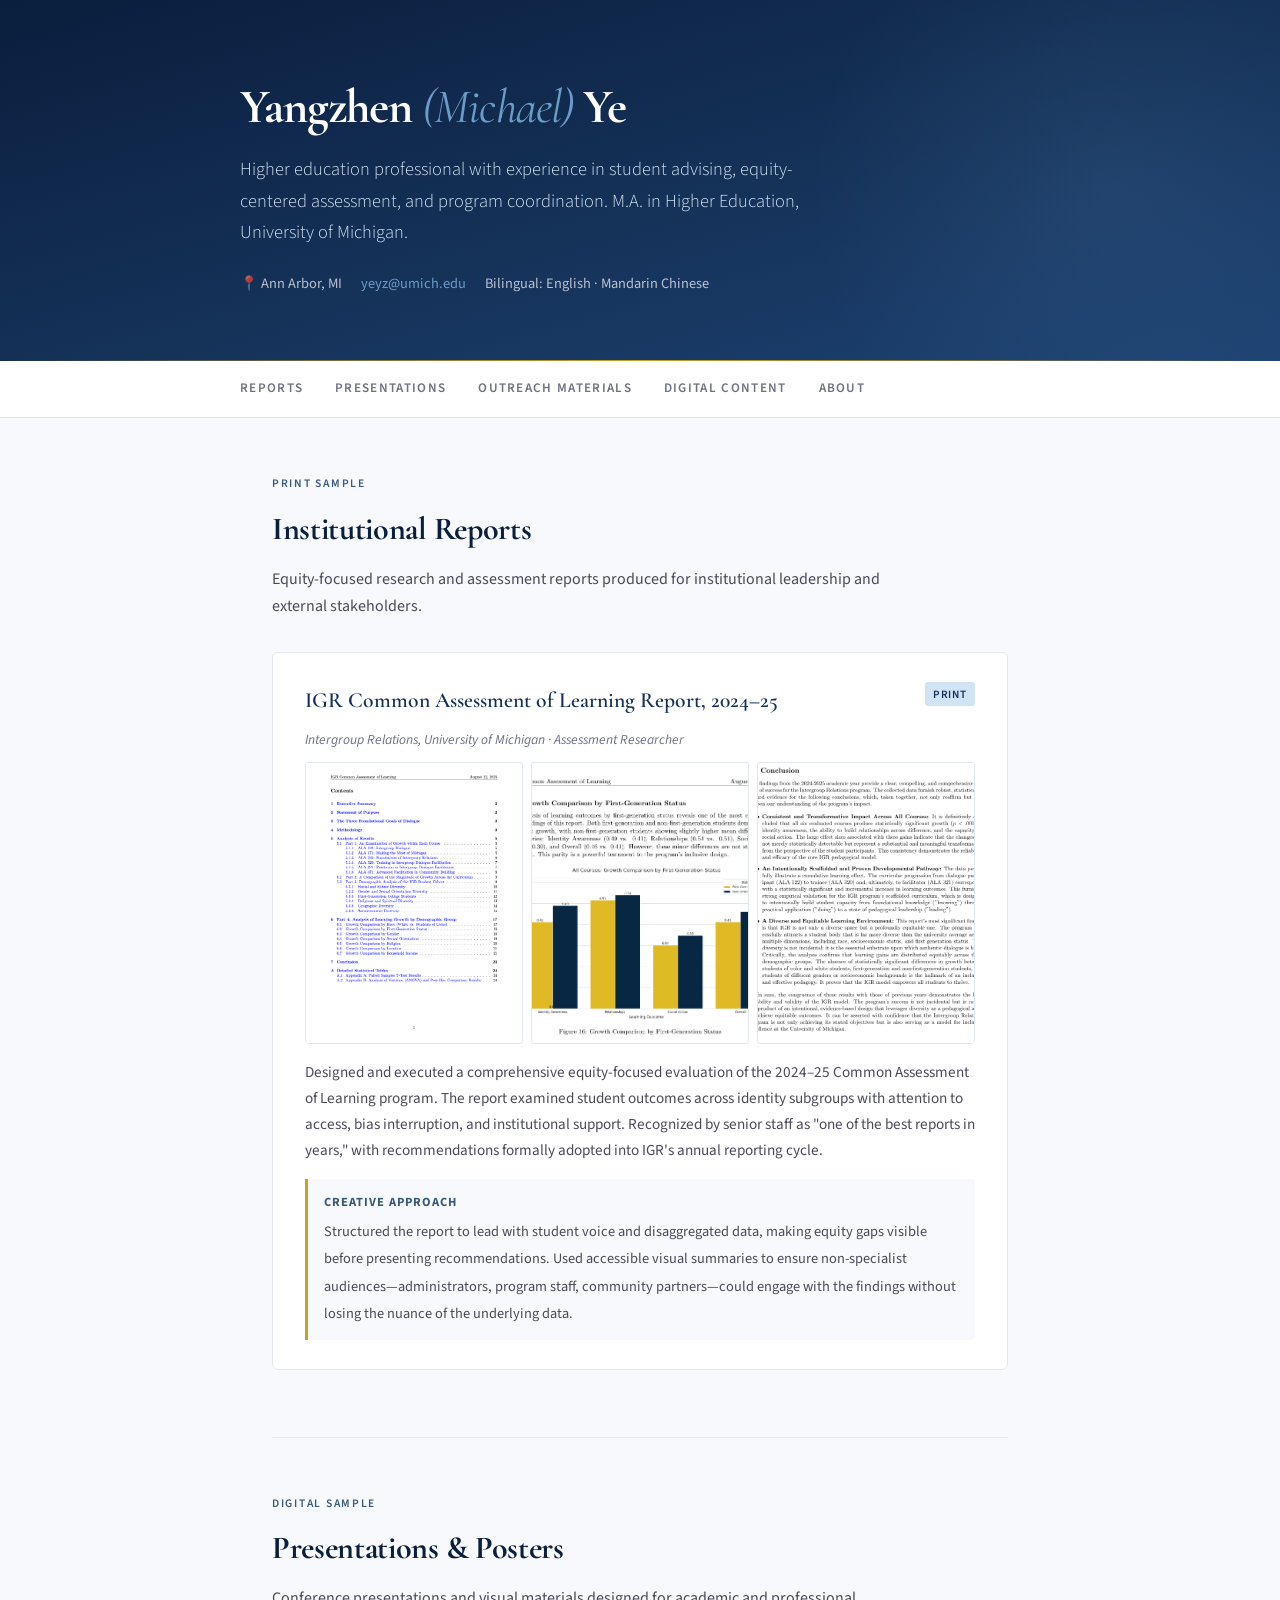
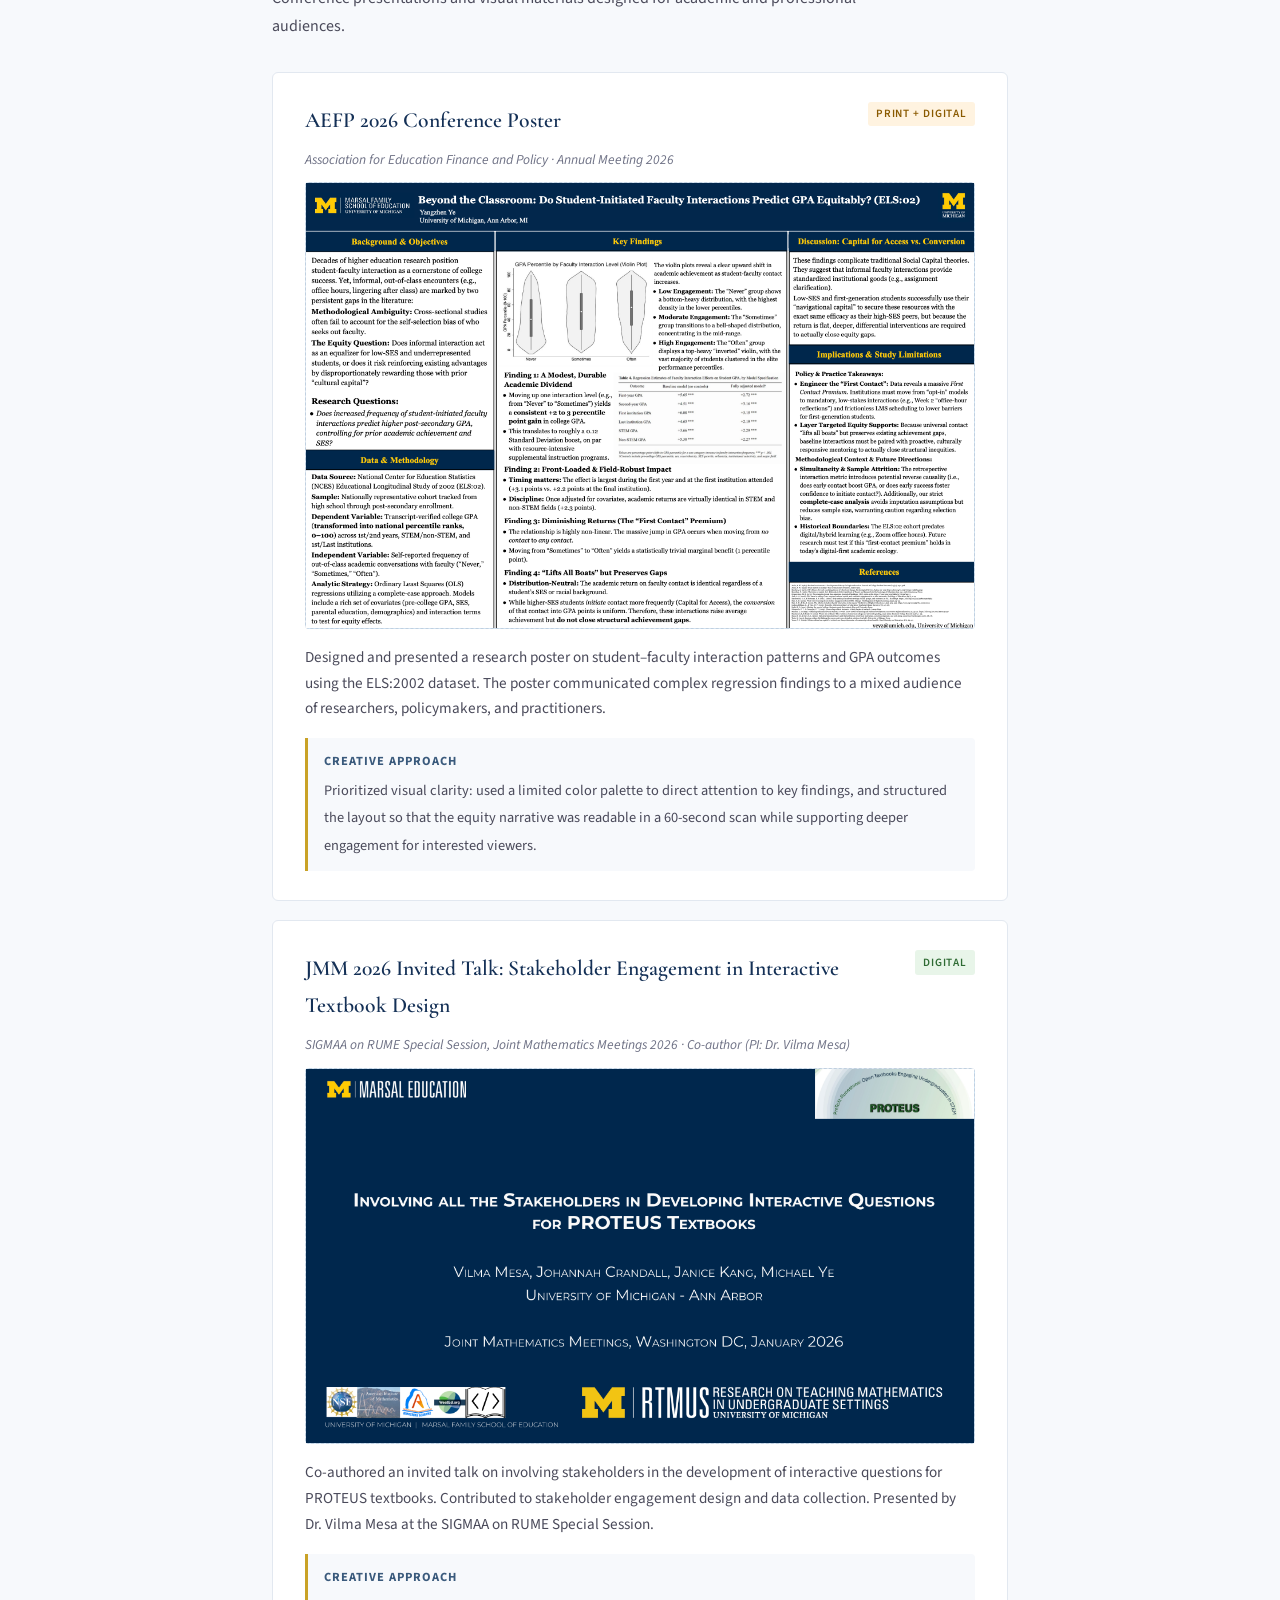
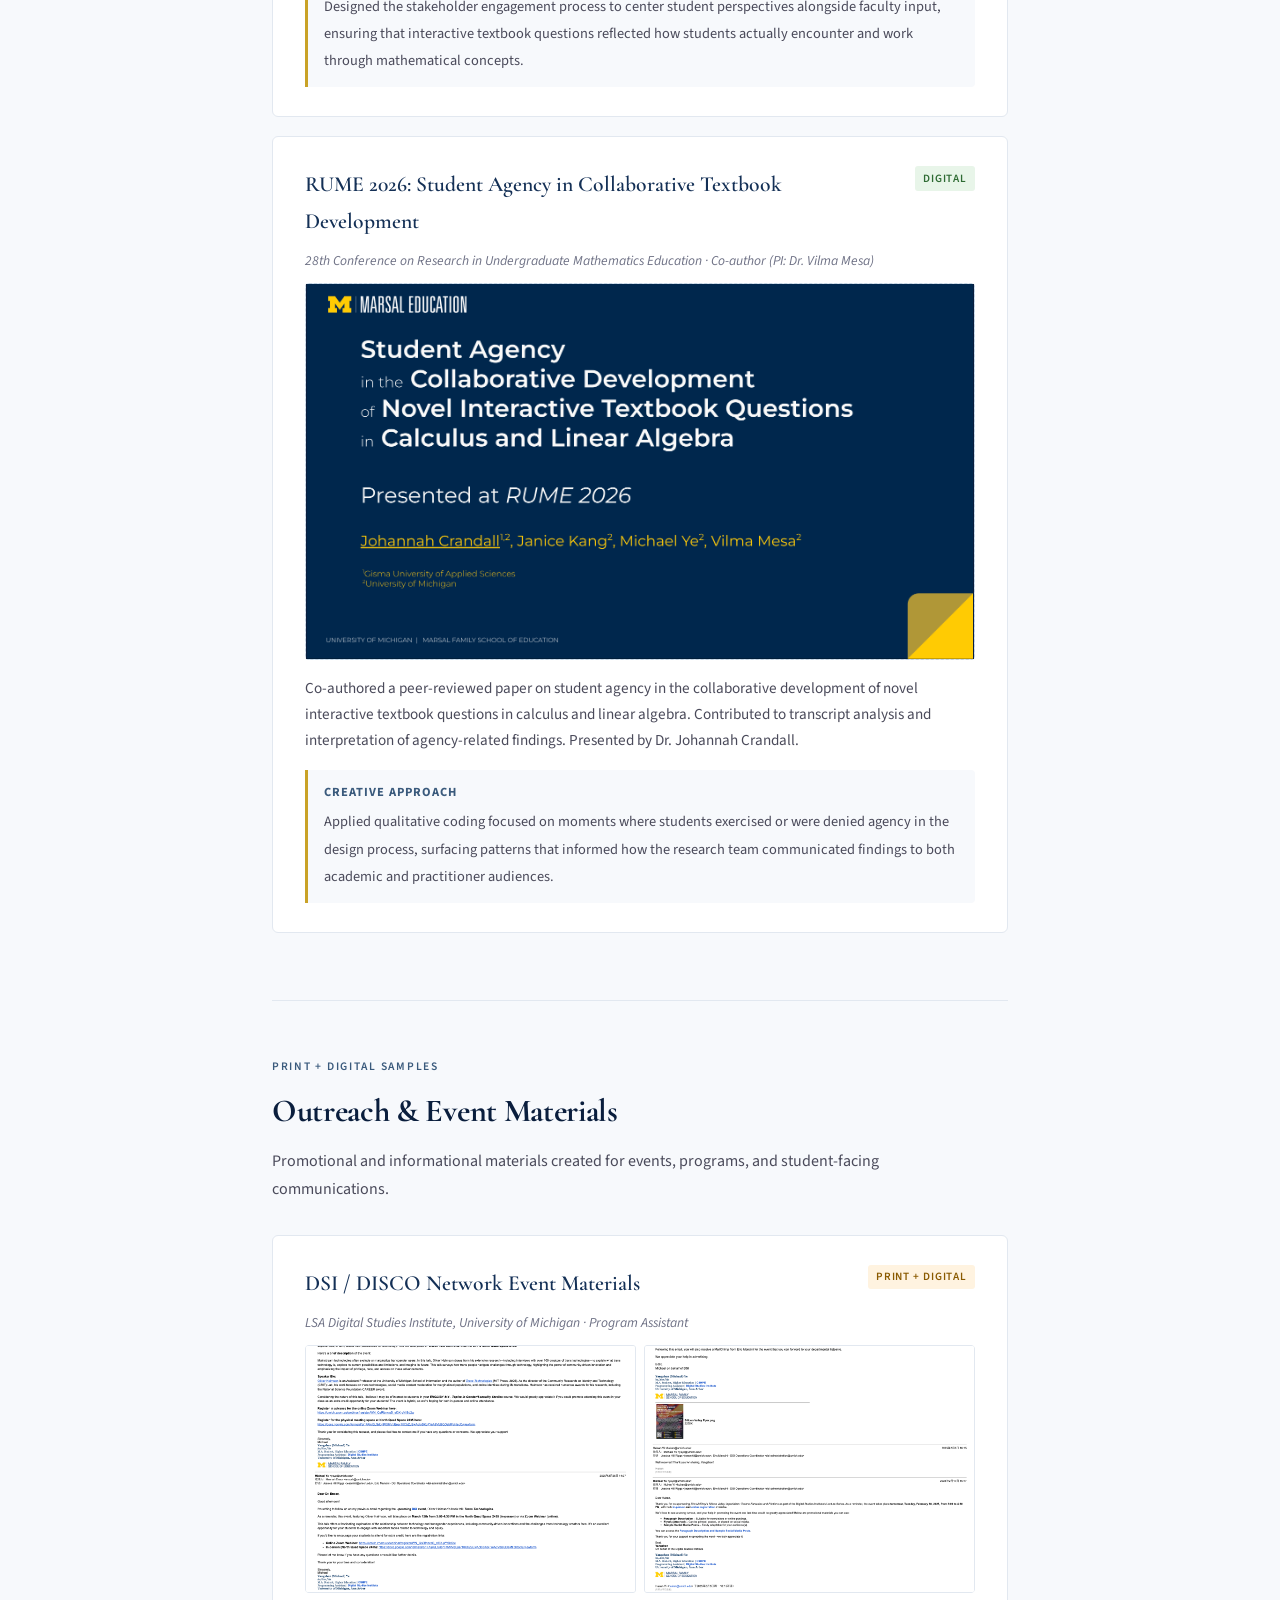
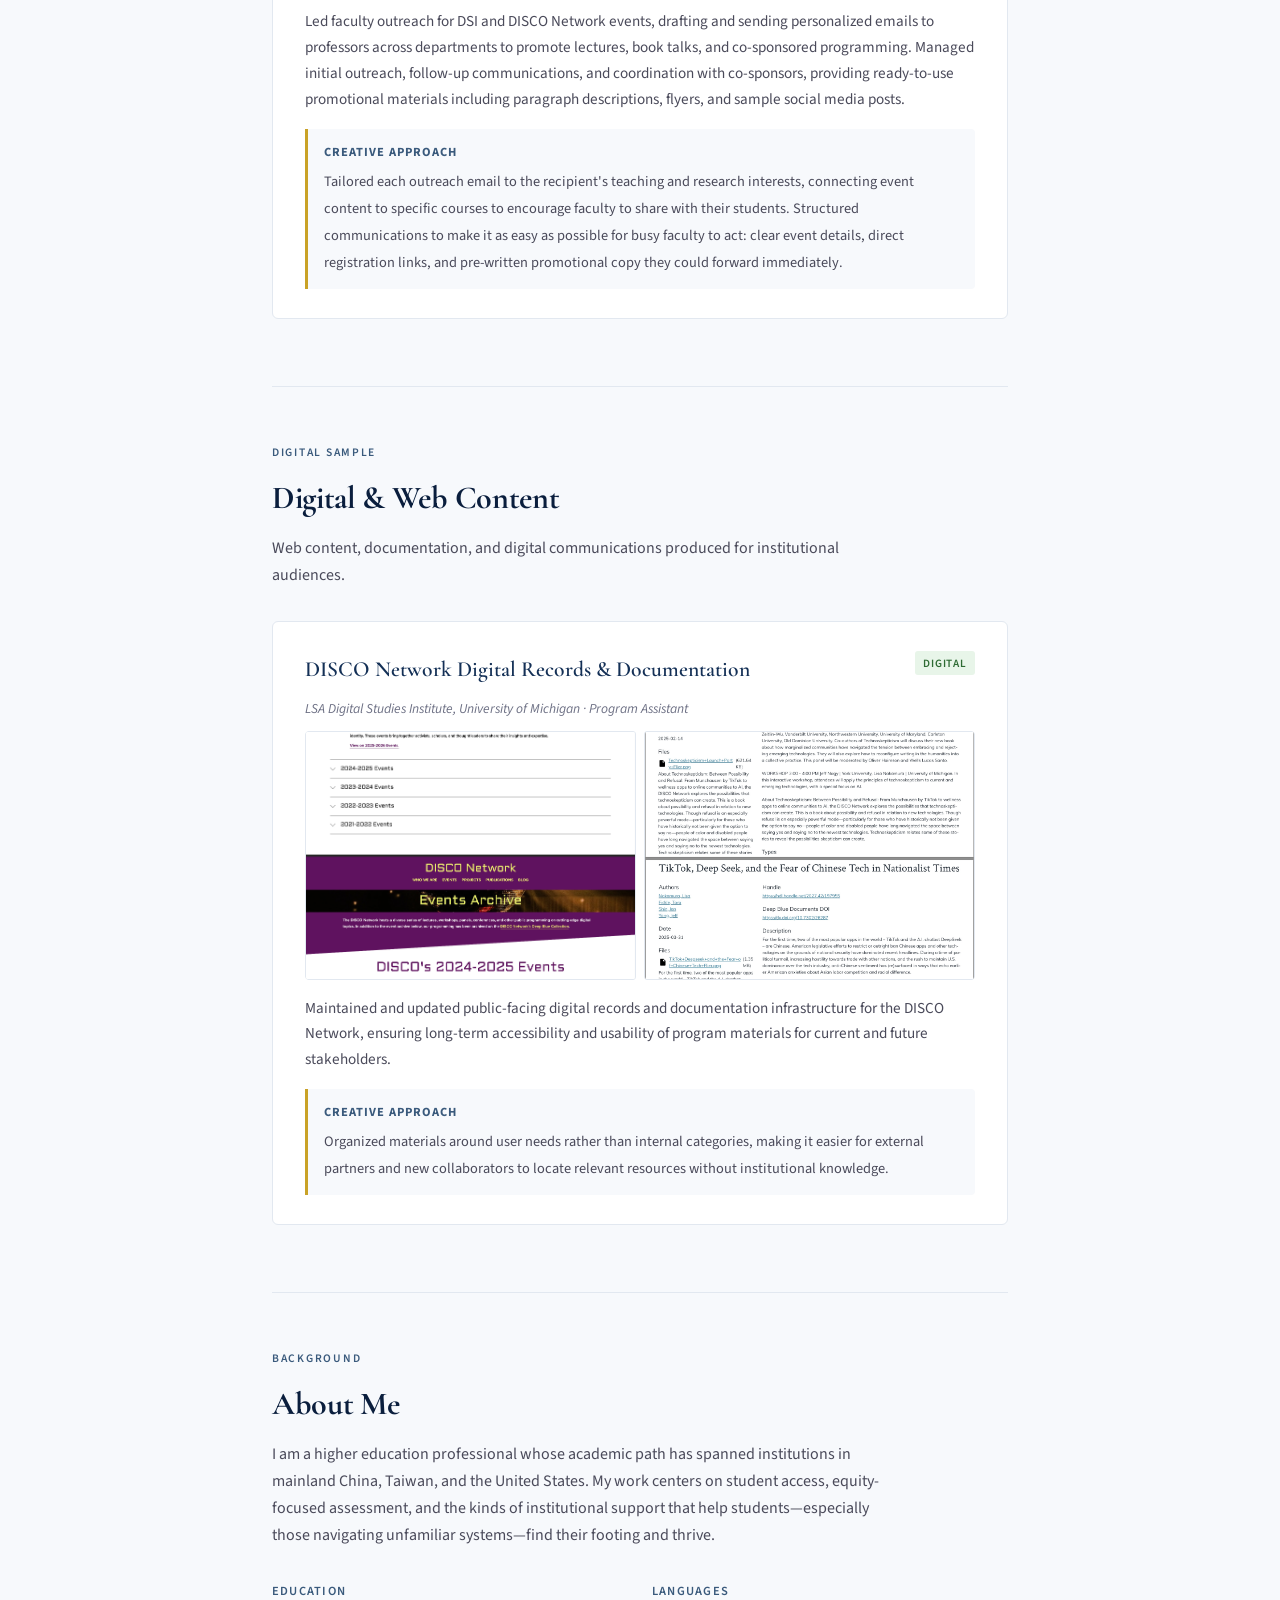
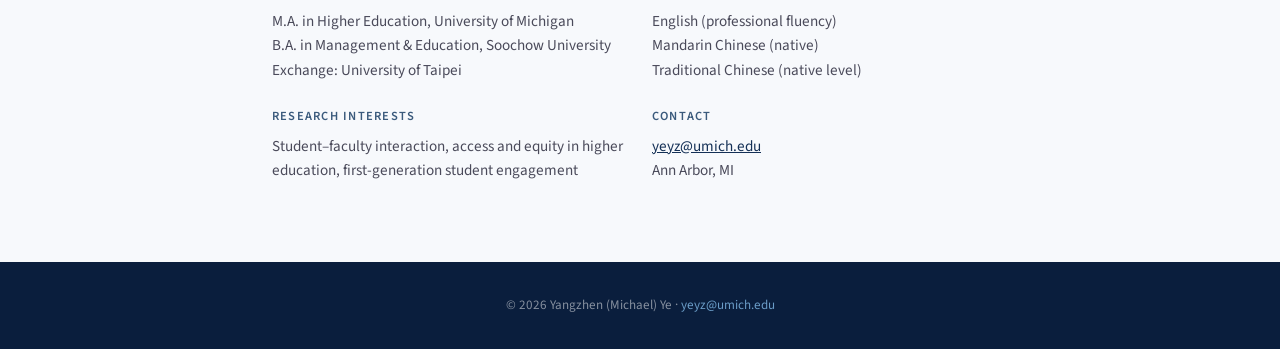
==== commit 426bb4be: "Update index.html" ====
--- a/index.html
+++ b/index.html
@@ -434,7 +434,7 @@
     </p>
     <div class="hero-contact">
       <span>📍 Ann Arbor, MI</span>
-      <a href="/cdn-cgi/l/email-protection#1f667a66655f6a72767c77317a7b6a"><span class="__cf_email__" data-cfemail="ccb5a9b5b68cb9a1a5afa4e2a9a8b9">[email&#160;protected]</span></a>
+      <a href="mailto:yeyz@umich.edu">yeyz@umich.edu</a>
       <span>Bilingual: English · Mandarin Chinese</span>
     </div>
   </div>
@@ -644,11 +644,28 @@
       </div>
       <div class="about-item">
         <h4>Contact</h4>
-        <p><a href="/cdn-cgi/l/email-protection#ec95899596ac9981858f84c2898899" style="color:var(--navy-mid)"><span class="__cf_email__" data-cfemail="364f534f4c76435b5f555e18535243">[email&#160;protected]</span></a><br>Ann Arbor, MI</p>
+        <p><a href="mailto:yeyz@umich.edu" style="color:var(--navy-mid)">yeyz@umich.edu</a><br>Ann Arbor, MI</p>
       </div>
     </div>
   </section>
 
 </main>
 
-<div class="lightbox" id="light+<div class="lightbox" id="lightbox" onclick="this.classList.remove('active')">
+  <img id="lightbox-img" src="" alt="">
+</div>
+
+<footer class="footer">
+  <p>&copy; 2026 Yangzhen (Michael) Ye &middot; <a href="mailto:yeyz@umich.edu">yeyz@umich.edu</a></p>
+</footer>
+
+<script>
+function openLightbox(el) {
+  var lb = document.getElementById('lightbox');
+  document.getElementById('lightbox-img').src = el.src;
+  lb.classList.add('active');
+}
+</script>
+
+</body>
+</html>
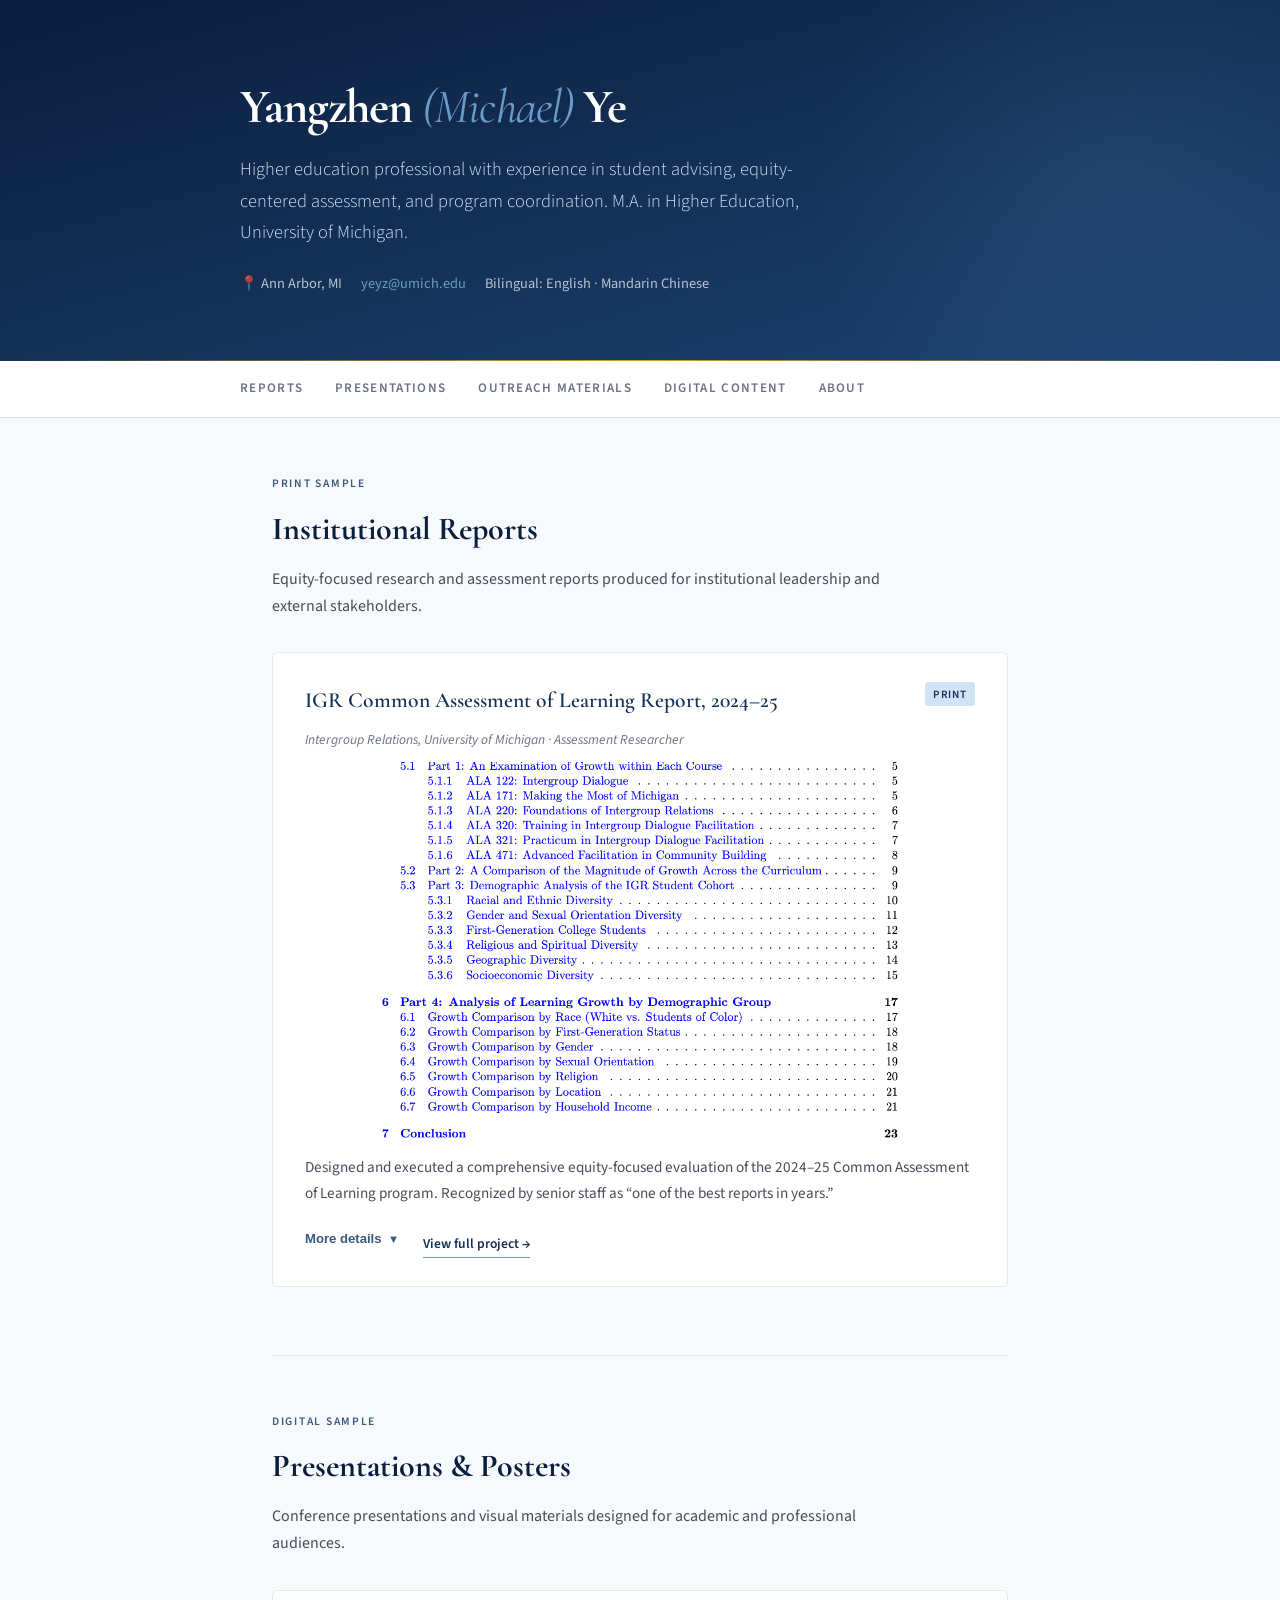
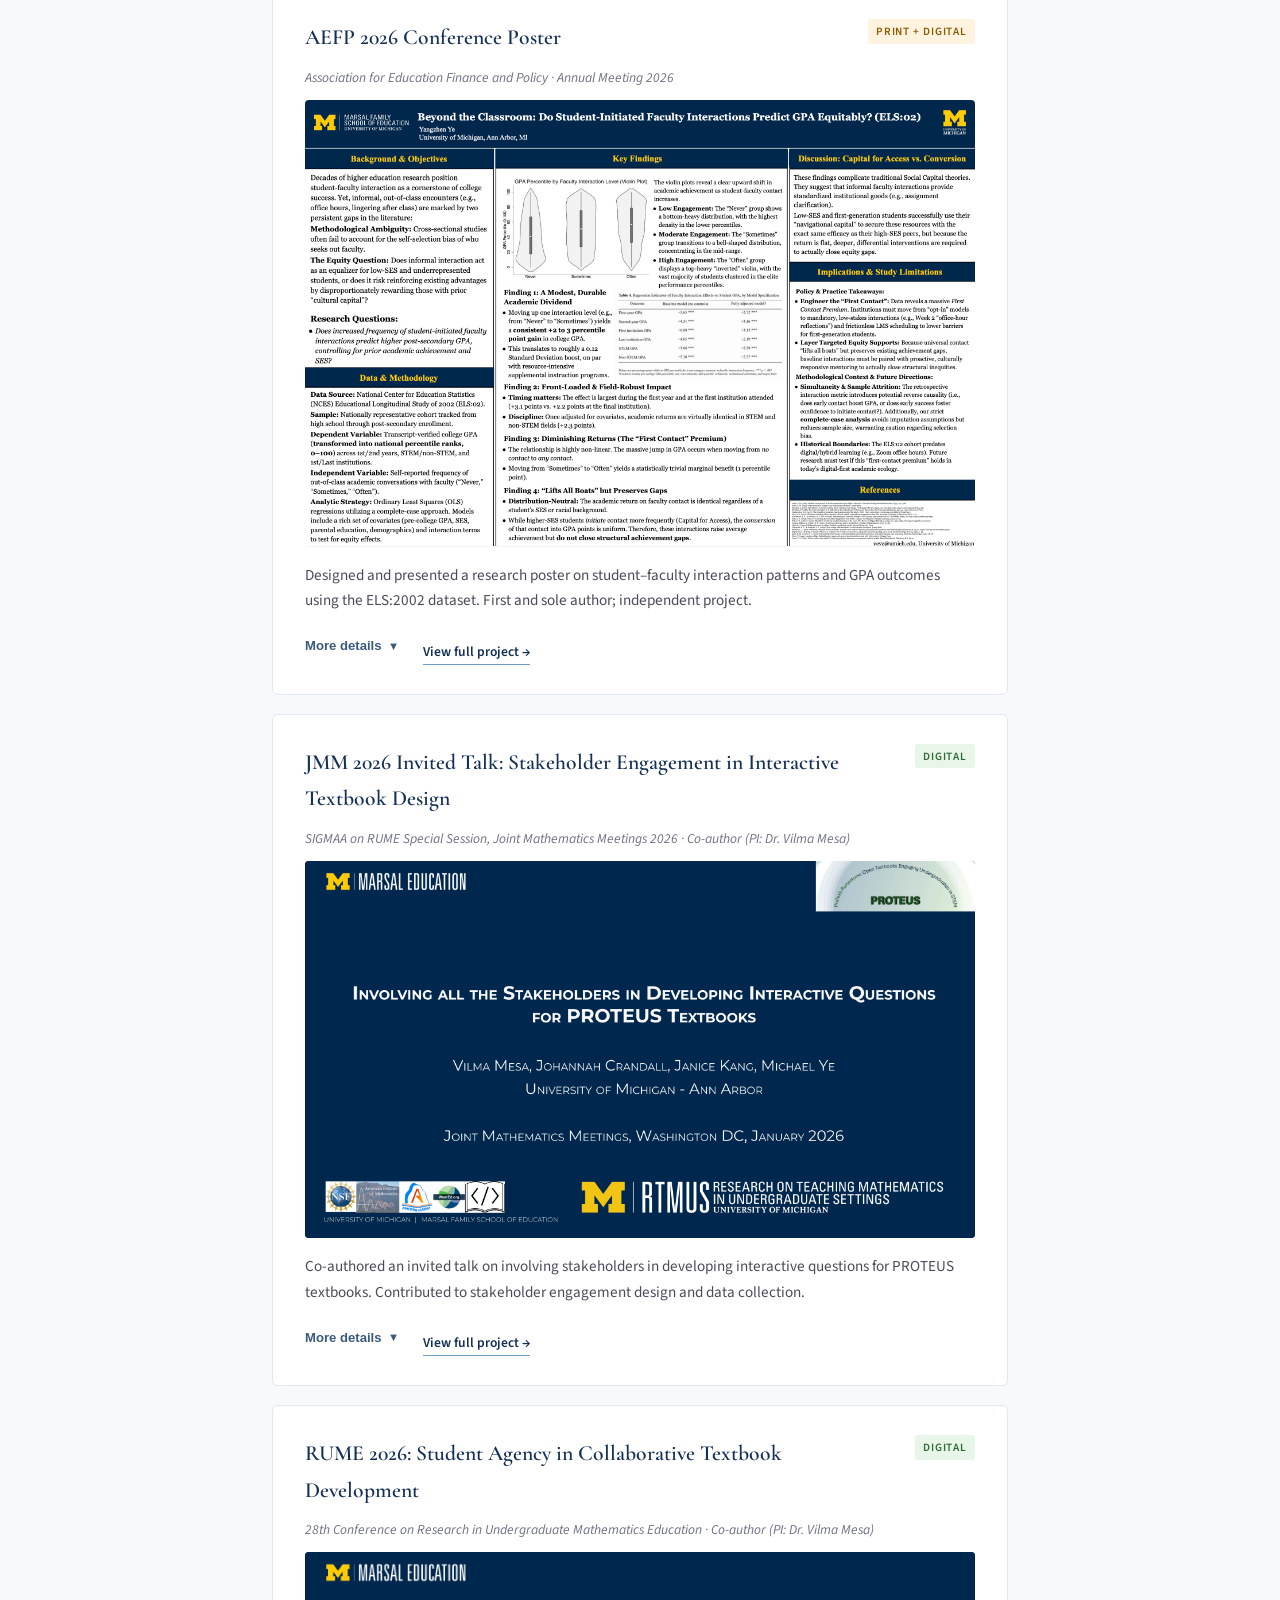
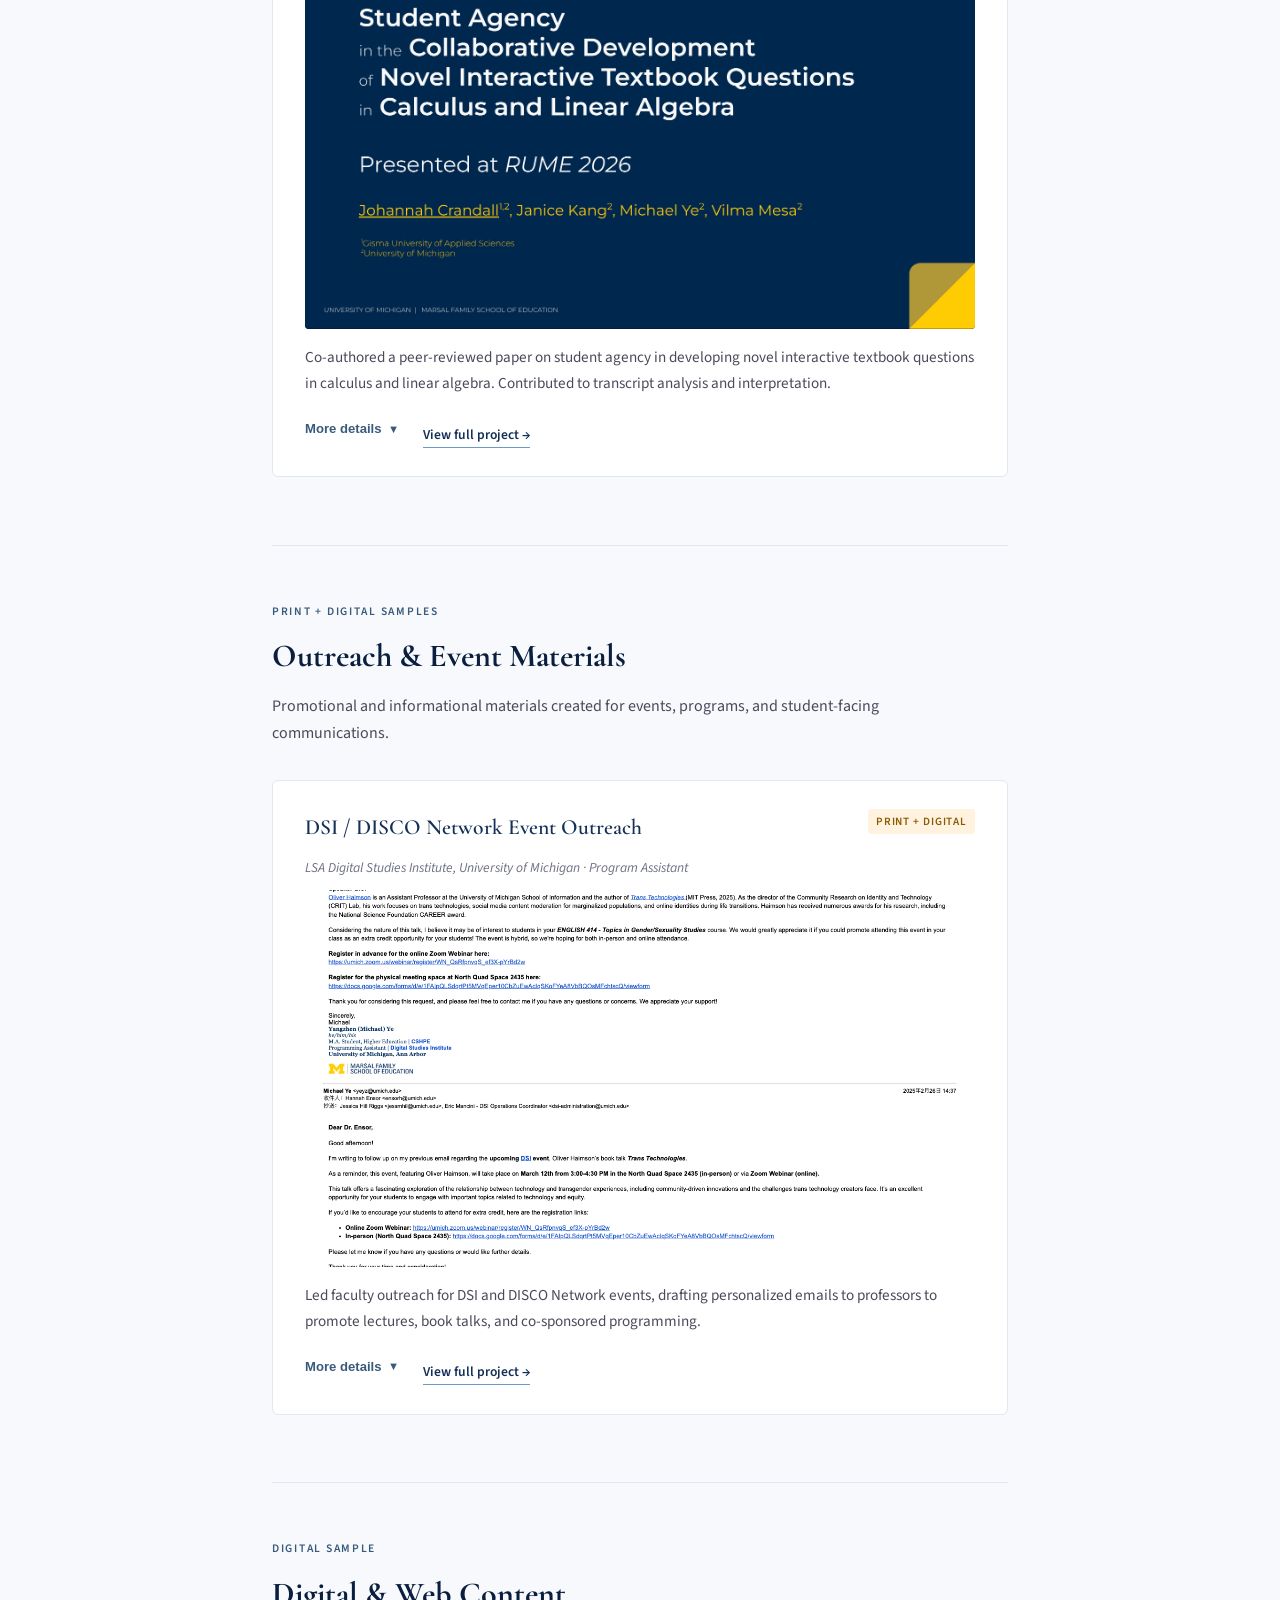
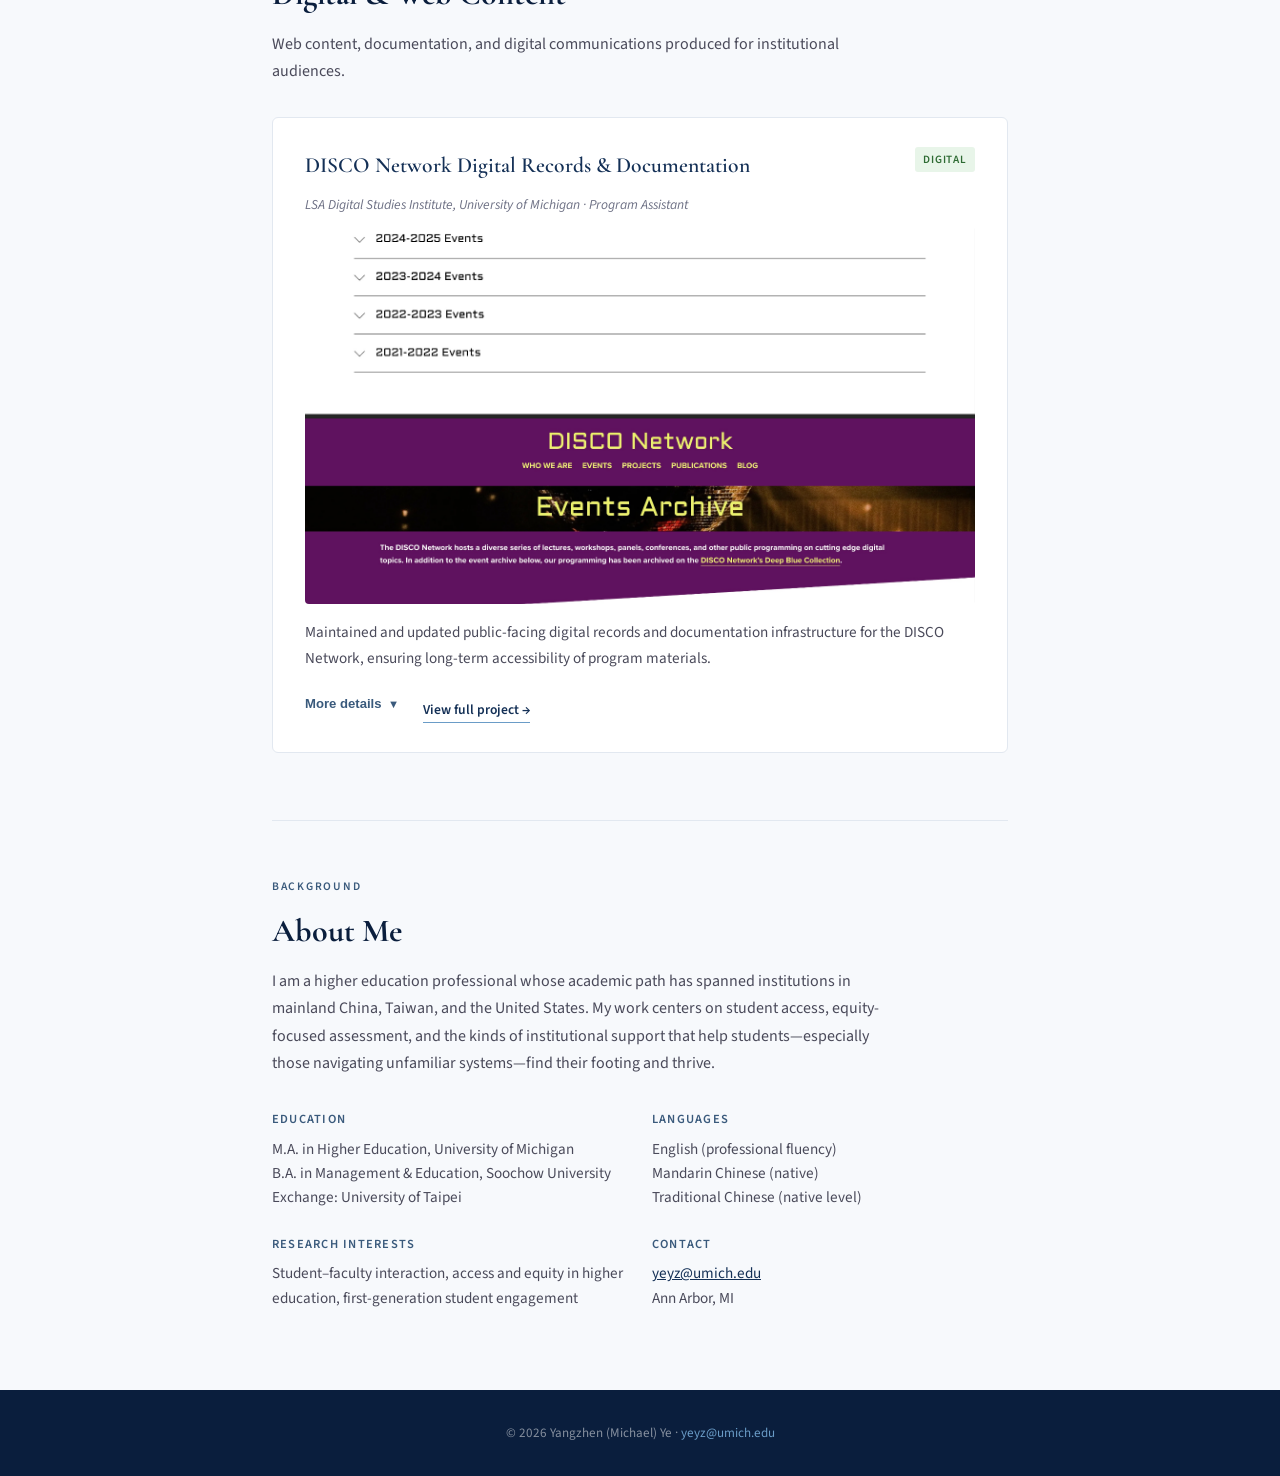
==== commit fb5f132b: "Add files via upload" ====
--- a/index.html
+++ b/index.html
@@ -3,402 +3,122 @@
 <head>
 <meta charset="UTF-8">
 <meta name="viewport" content="width=device-width, initial-scale=1.0">
-<title>Yangzhen (Michael) Ye — Portfolio</title>
-<link rel="preconnect" href="https://fonts.googleapis.com">
-<link href="https://fonts.googleapis.com/css2?family=Cormorant+Garamond:ital,wght@0,400;0,600;0,700;1,400&family=Source+Sans+3:wght@300;400;500;600&display=swap" rel="stylesheet">
+<title>Yangzhen (Michael) Ye &mdash; Portfolio</title>
+<link rel="preconnect" href="https://fonts.googleapis.com"><link href="https://fonts.googleapis.com/css2?family=Cormorant+Garamond:ital,wght@0,400;0,600;0,700;1,400&family=Source+Sans+3:wght@300;400;500;600&display=swap" rel="stylesheet">
 <style>
 *, *::before, *::after { margin: 0; padding: 0; box-sizing: border-box; }
-
 :root {
-  --navy: #0a1e3d;
-  --navy-mid: #143056;
-  --navy-light: #1d4272;
-  --slate: #3a5a7c;
-  --sky: #6a9cc7;
-  --ice: #d0e4f5;
-  --cream: #f7f9fc;
-  --white: #ffffff;
-  --gold: #c9a227;
-  --text: #1a1a2e;
-  --text-mid: #4a4a5a;
-  --text-light: #6e7185;
+  --navy: #0a1e3d; --navy-mid: #143056; --navy-light: #1d4272;
+  --slate: #3a5a7c; --sky: #6a9cc7; --ice: #d0e4f5;
+  --cream: #f7f9fc; --white: #ffffff; --gold: #c9a227;
+  --text: #1a1a2e; --text-mid: #4a4a5a; --text-light: #6e7185;
   --font-display: 'Cormorant Garamond', Georgia, serif;
   --font-body: 'Source Sans 3', 'Segoe UI', sans-serif;
 }
-
 html { scroll-behavior: smooth; }
-
-body {
-  font-family: var(--font-body);
-  color: var(--text);
-  background: var(--cream);
-  line-height: 1.7;
-  font-weight: 400;
-  -webkit-font-smoothing: antialiased;
-}
-
-/* ── HERO ── */
-.hero {
-  background: linear-gradient(165deg, var(--navy) 0%, var(--navy-mid) 50%, var(--navy-light) 100%);
-  color: var(--white);
-  padding: 5rem 2rem 4rem;
-  position: relative;
-  overflow: hidden;
-}
-
-.hero::before {
-  content: '';
-  position: absolute;
-  top: -30%; right: -10%;
-  width: 600px; height: 600px;
-  background: radial-gradient(circle, rgba(106,156,199,0.12) 0%, transparent 70%);
-  border-radius: 50%;
-}
-
-.hero::after {
-  content: '';
-  position: absolute;
-  bottom: 0; left: 0; right: 0;
-  height: 1px;
-  background: linear-gradient(90deg, transparent, var(--gold), transparent);
-}
-
-.hero-inner {
-  max-width: 800px;
-  margin: 0 auto;
-  position: relative;
-  z-index: 1;
-}
-
-.hero h1 {
-  font-family: var(--font-display);
-  font-size: 3rem;
-  font-weight: 700;
-  letter-spacing: -0.02em;
-  line-height: 1.15;
-  margin-bottom: 0.4em;
-}
-
-.hero h1 span {
-  color: var(--sky);
-  font-weight: 400;
-  font-style: italic;
-}
-
-.hero-subtitle {
-  font-size: 1.15rem;
-  font-weight: 300;
-  color: var(--ice);
-  max-width: 600px;
-  line-height: 1.7;
-  margin-bottom: 1.5rem;
-}
-
-.hero-contact {
-  display: flex;
-  flex-wrap: wrap;
-  gap: 1.2rem;
-  font-size: 0.9rem;
-  color: rgba(255,255,255,0.7);
-}
-
-.hero-contact a {
-  color: var(--sky);
-  text-decoration: none;
-  transition: color 0.2s;
-}
-
+body { font-family: var(--font-body); color: var(--text); background: var(--cream); line-height: 1.7; -webkit-font-smoothing: antialiased; }
+
+/* HERO */
+.hero { background: linear-gradient(165deg, var(--navy) 0%, var(--navy-mid) 50%, var(--navy-light) 100%); color: var(--white); padding: 5rem 2rem 4rem; position: relative; overflow: hidden; }
+.hero::before { content: ''; position: absolute; top: -30%; right: -10%; width: 600px; height: 600px; background: radial-gradient(circle, rgba(106,156,199,0.12) 0%, transparent 70%); border-radius: 50%; }
+.hero::after { content: ''; position: absolute; bottom: 0; left: 0; right: 0; height: 1px; background: linear-gradient(90deg, transparent, var(--gold), transparent); }
+.hero-inner { max-width: 800px; margin: 0 auto; position: relative; z-index: 1; }
+.hero h1 { font-family: var(--font-display); font-size: 3rem; font-weight: 700; letter-spacing: -0.02em; line-height: 1.15; margin-bottom: 0.4em; }
+.hero h1 span { color: var(--sky); font-weight: 400; font-style: italic; }
+.hero-subtitle { font-size: 1.15rem; font-weight: 300; color: var(--ice); max-width: 600px; line-height: 1.7; margin-bottom: 1.5rem; }
+.hero-contact { display: flex; flex-wrap: wrap; gap: 1.2rem; font-size: 0.9rem; color: rgba(255,255,255,0.7); }
+.hero-contact a { color: var(--sky); text-decoration: none; transition: color 0.2s; }
 .hero-contact a:hover { color: var(--gold); }
 
-/* ── NAV ── */
-.nav {
-  background: var(--white);
-  border-bottom: 1px solid var(--ice);
-  position: sticky;
-  top: 0;
-  z-index: 100;
-  padding: 0 2rem;
-}
-
-.nav-inner {
-  max-width: 800px;
-  margin: 0 auto;
-  display: flex;
-  gap: 2rem;
-  overflow-x: auto;
-}
-
-.nav a {
-  display: block;
-  padding: 1rem 0;
-  font-size: 0.82rem;
-  font-weight: 600;
-  text-transform: uppercase;
-  letter-spacing: 0.1em;
-  color: var(--text-light);
-  text-decoration: none;
-  white-space: nowrap;
-  border-bottom: 2px solid transparent;
-  transition: color 0.2s, border-color 0.2s;
-}
-
-.nav a:hover, .nav a.active {
-  color: var(--navy);
-  border-bottom-color: var(--gold);
-}
-
-/* ── MAIN ── */
+/* NAV */
+.nav { background: var(--white); border-bottom: 1px solid var(--ice); position: sticky; top: 0; z-index: 100; padding: 0 2rem; }
+.nav-inner { max-width: 800px; margin: 0 auto; display: flex; gap: 2rem; overflow-x: auto; }
+.nav a { display: block; padding: 1rem 0; font-size: 0.82rem; font-weight: 600; text-transform: uppercase; letter-spacing: 0.1em; color: var(--text-light); text-decoration: none; white-space: nowrap; border-bottom: 2px solid transparent; transition: color 0.2s, border-color 0.2s; }
+.nav a:hover { color: var(--navy); border-bottom-color: var(--gold); }
+
+/* MAIN */
 .main { max-width: 800px; margin: 0 auto; padding: 0 2rem; }
-
-/* ── SECTION ── */
-.section {
-  padding: 3.5rem 0 3rem;
-  border-bottom: 1px solid #e2e8f0;
-}
-
+.section { padding: 3.5rem 0 3rem; border-bottom: 1px solid #e2e8f0; }
 .section:last-child { border-bottom: none; }
-
-.section-label {
-  font-size: 0.72rem;
-  font-weight: 600;
-  text-transform: uppercase;
-  letter-spacing: 0.15em;
-  color: var(--slate);
-  margin-bottom: 0.5rem;
-}
-
-.section h2 {
-  font-family: var(--font-display);
-  font-size: 2rem;
-  font-weight: 700;
-  color: var(--navy);
-  margin-bottom: 0.6rem;
-  letter-spacing: -0.01em;
-}
-
-.section-intro {
-  color: var(--text-mid);
-  font-size: 1rem;
-  max-width: 620px;
-  margin-bottom: 2rem;
-}
-
-/* ── PROJECT CARD ── */
-.project {
-  background: var(--white);
-  border: 1px solid #e2e8f0;
-  border-radius: 6px;
-  padding: 1.8rem 2rem;
-  margin-bottom: 1.2rem;
-  transition: box-shadow 0.25s, border-color 0.25s;
-}
-
-.project:hover {
-  box-shadow: 0 4px 20px rgba(10,30,61,0.07);
-  border-color: var(--sky);
-}
-
-.project-header {
-  display: flex;
-  justify-content: space-between;
-  align-items: flex-start;
-  gap: 1rem;
-  margin-bottom: 0.6rem;
-}
-
-.project h3 {
-  font-family: var(--font-display);
-  font-size: 1.35rem;
-  font-weight: 600;
-  color: var(--navy-mid);
-}
-
-.project-tag {
-  font-size: 0.7rem;
-  font-weight: 600;
-  text-transform: uppercase;
-  letter-spacing: 0.08em;
-  padding: 0.25em 0.7em;
-  border-radius: 3px;
-  white-space: nowrap;
-  flex-shrink: 0;
-}
-
-.tag-print {
-  background: var(--ice);
-  color: var(--navy-mid);
-}
-
-.tag-digital {
-  background: #e8f5e9;
-  color: #2e6b33;
-}
-
-.tag-both {
-  background: #fff3e0;
-  color: #8a5a00;
-}
-
-.project-context {
-  font-size: 0.85rem;
-  color: var(--text-light);
-  margin-bottom: 0.7rem;
-  font-style: italic;
-}
-
-.project p {
-  color: var(--text-mid);
-  font-size: 0.95rem;
-  line-height: 1.7;
-  margin-bottom: 0.8rem;
-}
-
-.project-approach {
-  background: var(--cream);
-  border-left: 3px solid var(--gold);
-  padding: 0.8rem 1rem;
-  margin-top: 1rem;
-  border-radius: 0 4px 4px 0;
-}
-
-.project-approach strong {
-  font-size: 0.78rem;
-  text-transform: uppercase;
-  letter-spacing: 0.08em;
-  color: var(--slate);
-  display: block;
-  margin-bottom: 0.3rem;
-}
-
-.project-approach span {
-  font-size: 0.9rem;
-  color: var(--text-mid);
-  line-height: 1.6;
-}
-
-.project-link {
-  display: inline-block;
-  margin-top: 0.8rem;
-  font-size: 0.85rem;
-  font-weight: 600;
-  color: var(--navy-mid);
-  text-decoration: none;
-  border-bottom: 1px solid var(--sky);
-  padding-bottom: 1px;
-  transition: color 0.2s, border-color 0.2s;
-}
-
-.project-link:hover {
-  color: var(--gold);
-  border-color: var(--gold);
-}
-
-/* ── IMAGE PLACEHOLDER ── */
-.project-image {
-  width: 100%;
-  aspect-ratio: 16/9;
-  background: linear-gradient(135deg, var(--ice) 0%, #e2e8f0 100%);
-  border-radius: 4px;
-  margin-bottom: 1rem;
-  display: flex;
-  align-items: center;
-  justify-content: center;
-  color: var(--slate);
-  font-size: 0.85rem;
-  font-style: italic;
-  border: 1px dashed #c0d0e0;
-}
-
-/* ── IMAGE GRID (for multiple screenshots) ── */
-.project-gallery {
-  display: grid;
-  gap: 8px;
-  margin-bottom: 1rem;
-  border-radius: 4px;
-  overflow: hidden;
-}
-
+.section-label { font-size: 0.72rem; font-weight: 600; text-transform: uppercase; letter-spacing: 0.15em; color: var(--slate); margin-bottom: 0.5rem; }
+.section h2 { font-family: var(--font-display); font-size: 2rem; font-weight: 700; color: var(--navy); margin-bottom: 0.6rem; }
+.section-intro { color: var(--text-mid); font-size: 1rem; max-width: 620px; margin-bottom: 2rem; }
+
+/* PROJECT CARD */
+.project { background: var(--white); border: 1px solid #e2e8f0; border-radius: 6px; padding: 1.8rem 2rem; margin-bottom: 1.2rem; transition: box-shadow 0.25s, border-color 0.25s; }
+.project:hover { box-shadow: 0 4px 20px rgba(10,30,61,0.07); border-color: var(--sky); }
+.project-header { display: flex; justify-content: space-between; align-items: flex-start; gap: 1rem; margin-bottom: 0.6rem; }
+.project h3 { font-family: var(--font-display); font-size: 1.35rem; font-weight: 600; color: var(--navy-mid); }
+.project h3 a { color: inherit; text-decoration: none; border-bottom: 1px solid transparent; transition: border-color 0.2s; }
+.project h3 a:hover { border-bottom-color: var(--gold); }
+.project-tag { font-size: 0.7rem; font-weight: 600; text-transform: uppercase; letter-spacing: 0.08em; padding: 0.25em 0.7em; border-radius: 3px; white-space: nowrap; flex-shrink: 0; }
+.tag-print { background: var(--ice); color: var(--navy-mid); }
+.tag-digital { background: #e8f5e9; color: #2e6b33; }
+.tag-both { background: #fff3e0; color: #8a5a00; }
+.project-context { font-size: 0.85rem; color: var(--text-light); margin-bottom: 0.7rem; font-style: italic; }
+.project p { color: var(--text-mid); font-size: 0.95rem; line-height: 1.7; margin-bottom: 0.8rem; }
+
+/* THUMBNAIL (overview on index) */
+.project-thumb { width: 100%; aspect-ratio: 16/9; border-radius: 4px; margin-bottom: 1rem; overflow: hidden; cursor: pointer; }
+.project-thumb img { width: 100%; height: 100%; object-fit: cover; transition: transform 0.3s; }
+.project-thumb:hover img { transform: scale(1.03); }
+.project-thumb.ratio-3-2 { aspect-ratio: 3/2; }
+.project-thumb img.contain { object-fit: contain; background: #f0f4f8; }
+.project-thumb img.dark-bg { background: #0a1e3d; }
+
+/* EXPANDABLE DETAILS */
+.project-details { max-height: 0; overflow: hidden; transition: max-height 0.4s ease; }
+.project.expanded .project-details { max-height: 600px; }
+.expand-btn { display: inline-flex; align-items: center; gap: 0.4rem; font-size: 0.82rem; font-weight: 600; color: var(--slate); background: none; border: none; cursor: pointer; padding: 0.5rem 0; transition: color 0.2s; }
+.expand-btn:hover { color: var(--navy); }
+.expand-btn .arrow { display: inline-block; transition: transform 0.3s; font-size: 0.7rem; }
+.project.expanded .expand-btn .arrow { transform: rotate(180deg); }
+
+/* PROJECT APPROACH */
+.project-approach { background: var(--cream); border-left: 3px solid var(--gold); padding: 0.8rem 1rem; margin-top: 1rem; border-radius: 0 4px 4px 0; }
+.project-approach strong { font-size: 0.78rem; text-transform: uppercase; letter-spacing: 0.08em; color: var(--slate); display: block; margin-bottom: 0.3rem; }
+.project-approach span { font-size: 0.9rem; color: var(--text-mid); line-height: 1.6; }
+
+/* VIEW PROJECT LINK */
+.project-link { display: inline-block; margin-top: 0.8rem; font-size: 0.85rem; font-weight: 600; color: var(--navy-mid); text-decoration: none; border-bottom: 1px solid var(--sky); padding-bottom: 1px; transition: color 0.2s, border-color 0.2s; }
+.project-link:hover { color: var(--gold); border-color: var(--gold); }
+
+/* IMAGE GALLERY (detail pages) */
+.project-gallery { display: grid; gap: 8px; margin-bottom: 1rem; border-radius: 4px; overflow: hidden; }
 .project-gallery.grid-2 { grid-template-columns: 1fr 1fr; }
 .project-gallery.grid-2 img { aspect-ratio: 4/3; }
 .project-gallery.grid-3 { grid-template-columns: 1fr 1fr 1fr; }
-.project-gallery.grid-4 { grid-template-columns: 1fr 1fr; }
-
-.project-gallery img {
-  width: 100%;
-  height: 100%;
-  object-fit: cover;
-  border-radius: 3px;
-  border: 1px solid #e2e8f0;
-  cursor: pointer;
-  transition: transform 0.2s, box-shadow 0.2s;
-}
-
-.project-gallery img:hover {
-  transform: scale(1.02);
-  box-shadow: 0 2px 12px rgba(10,30,61,0.12);
-}
-
-/* lightbox for full-size view */
-.lightbox {
-  display: none;
-  position: fixed;
-  inset: 0;
-  background: rgba(10,30,61,0.92);
-  z-index: 1000;
-  align-items: center;
-  justify-content: center;
-  cursor: zoom-out;
-  padding: 2rem;
-}
-
+.project-gallery img { width: 100%; height: 100%; object-fit: cover; border-radius: 3px; border: 1px solid #e2e8f0; cursor: pointer; transition: transform 0.2s, box-shadow 0.2s; }
+.project-gallery img:hover { transform: scale(1.02); box-shadow: 0 2px 12px rgba(10,30,61,0.12); }
+
+/* FULL IMAGE (detail pages) */
+.project-full-image { width: 100%; border-radius: 4px; margin-bottom: 1.5rem; overflow: hidden; }
+.project-full-image img { width: 100%; object-fit: contain; }
+
+/* ABOUT */
+.about-grid { display: grid; grid-template-columns: 1fr 1fr; gap: 1.5rem; }
+.about-item h4 { font-size: 0.78rem; font-weight: 600; text-transform: uppercase; letter-spacing: 0.1em; color: var(--slate); margin-bottom: 0.4rem; }
+.about-item p { font-size: 0.95rem; color: var(--text-mid); line-height: 1.6; }
+
+/* LIGHTBOX */
+.lightbox { display: none; position: fixed; inset: 0; background: rgba(10,30,61,0.92); z-index: 1000; align-items: center; justify-content: center; cursor: zoom-out; padding: 2rem; }
 .lightbox.active { display: flex; }
-
-.lightbox img {
-  max-width: 90vw;
-  max-height: 90vh;
-  object-fit: contain;
-  border-radius: 4px;
-  box-shadow: 0 8px 40px rgba(0,0,0,0.4);
-}
-
-/* ── ABOUT SECTION ── */
-.about-grid {
-  display: grid;
-  grid-template-columns: 1fr 1fr;
-  gap: 1.5rem;
-}
-
-.about-item h4 {
-  font-size: 0.78rem;
-  font-weight: 600;
-  text-transform: uppercase;
-  letter-spacing: 0.1em;
-  color: var(--slate);
-  margin-bottom: 0.4rem;
-}
-
-.about-item p {
-  font-size: 0.95rem;
-  color: var(--text-mid);
-  line-height: 1.6;
-}
-
-/* ── FOOTER ── */
-.footer {
-  background: var(--navy);
-  color: rgba(255,255,255,0.5);
-  text-align: center;
-  padding: 2rem;
-  font-size: 0.82rem;
-  margin-top: 2rem;
-}
-
-.footer a {
-  color: var(--sky);
-  text-decoration: none;
-}
-
-/* ── RESPONSIVE ── */
+.lightbox img { max-width: 90vw; max-height: 90vh; object-fit: contain; border-radius: 4px; box-shadow: 0 8px 40px rgba(0,0,0,0.4); }
+
+/* FOOTER */
+.footer { background: var(--navy); color: rgba(255,255,255,0.5); text-align: center; padding: 2rem; font-size: 0.82rem; margin-top: 2rem; }
+.footer a { color: var(--sky); text-decoration: none; }
+
+/* BACK LINK (detail pages) */
+.back-link { display: inline-flex; align-items: center; gap: 0.4rem; font-size: 0.85rem; font-weight: 600; color: var(--slate); text-decoration: none; margin-bottom: 2rem; transition: color 0.2s; }
+.back-link:hover { color: var(--navy); }
+
+/* DETAIL PAGE BODY */
+.detail-body h4 { font-family: var(--font-display); font-size: 1.2rem; font-weight: 600; color: var(--navy-mid); margin: 1.5rem 0 0.5rem; }
+.detail-body ul { margin-left: 1.2em; margin-bottom: 1rem; }
+.detail-body li { color: var(--text-mid); font-size: 0.95rem; line-height: 1.7; margin-bottom: 0.4rem; }
+
+/* RESPONSIVE */
 @media (max-width: 640px) {
   .hero { padding: 3.5rem 1.5rem 3rem; }
   .hero h1 { font-size: 2.2rem; }
@@ -406,18 +126,14 @@
   .project { padding: 1.4rem 1.2rem; }
   .about-grid { grid-template-columns: 1fr; }
   .nav-inner { gap: 1.2rem; }
-}
-
-/* ── ANIMATION ── */
+  .project-gallery.grid-3 { grid-template-columns: 1fr 1fr; }
+}
+
 @keyframes fadeUp {
   from { opacity: 0; transform: translateY(18px); }
   to { opacity: 1; transform: translateY(0); }
 }
-
-.hero-inner > * {
-  animation: fadeUp 0.6s ease-out both;
-}
-
+.hero-inner > * { animation: fadeUp 0.6s ease-out both; }
 .hero h1 { animation-delay: 0.1s; }
 .hero-subtitle { animation-delay: 0.2s; }
 .hero-contact { animation-delay: 0.3s; }
@@ -425,7 +141,7 @@
 </head>
 <body>
 
-<!-- ════════════════════════════════════════ HERO ════════════════════════════════════════ -->
+
 <header class="hero">
   <div class="hero-inner">
     <h1>Yangzhen <span>(Michael)</span> Ye</h1>
@@ -433,14 +149,14 @@
       Higher education professional with experience in student advising, equity-centered assessment, and program coordination. M.A. in Higher Education, University of Michigan.
     </p>
     <div class="hero-contact">
-      <span>📍 Ann Arbor, MI</span>
-      <a href="mailto:yeyz@umich.edu">yeyz@umich.edu</a>
-      <span>Bilingual: English · Mandarin Chinese</span>
+      <span>&#x1F4CD; Ann Arbor, MI</span>
+      <a href="mailto:yeyz&#64;umich.edu">yeyz&#64;umich.edu</a>
+      <span>Bilingual: English &middot; Mandarin Chinese</span>
     </div>
   </div>
 </header>
 
-<!-- ════════════════════════════════════════ NAV ════════════════════════════════════════ -->
+
 <nav class="nav">
   <div class="nav-inner">
     <a href="#reports">Reports</a>
@@ -451,188 +167,187 @@
   </div>
 </nav>
 
-<!-- ════════════════════════════════════════ MAIN ════════════════════════════════════════ -->
 <main class="main">
 
-  <!-- ── REPORTS ── -->
   <section class="section" id="reports">
     <div class="section-label">Print Sample</div>
     <h2>Institutional Reports</h2>
-    <p class="section-intro">
-      Equity-focused research and assessment reports produced for institutional leadership and external stakeholders.
-    </p>
-
-    <div class="project">
-      <div class="project-header">
-        <h3>IGR Common Assessment of Learning Report, 2024–25</h3>
+    <p class="section-intro">Equity-focused research and assessment reports produced for institutional leadership and external stakeholders.</p>
+    
+    <div class="project">
+      <div class="project-header">
+        <h3><a href="projects/igr.html">IGR Common Assessment of Learning Report, 2024&ndash;25</a></h3>
         <span class="project-tag tag-print">Print</span>
       </div>
-      <div class="project-context">Intergroup Relations, University of Michigan · Assessment Researcher</div>
-      <!-- Replace src values with your actual image files -->
-      <div class="project-gallery grid-3">
-        <img src="igr-cover.png" alt="IGR Report cover page" onclick="openLightbox(this)">
-        <img src="igr-data.png" alt="IGR Report data visualization" onclick="openLightbox(this)">
-        <img src="igr-findings.png" alt="IGR Report key findings" onclick="openLightbox(this)">
-      </div>
-      <p>
-        Designed and executed a comprehensive equity-focused evaluation of the 2024–25 Common Assessment of Learning program. The report examined student outcomes across identity subgroups with attention to access, bias interruption, and institutional support. Recognized by senior staff as "one of the best reports in years," with recommendations formally adopted into IGR's annual reporting cycle.
-      </p>
-      <div class="project-approach">
-        <strong>Creative Approach</strong>
-        <span>
-          <!-- TODO: Michael to fill in his own explanation of design/communication choices -->
-          Structured the report to lead with student voice and disaggregated data, making equity gaps visible before presenting recommendations. Used accessible visual summaries to ensure non-specialist audiences—administrators, program staff, community partners—could engage with the findings without losing the nuance of the underlying data.
-        </span>
-      </div>
-      <!-- TODO: Add link to PDF if shareable -->
-      <!-- <a href="files/igr-report.pdf" class="project-link" target="_blank">View full report →</a> -->
-    </div>
-
-  </section>
-
-  <!-- ── PRESENTATIONS ── -->
+      <div class="project-context">Intergroup Relations, University of Michigan &middot; Assessment Researcher</div>
+      <div class="project-thumb" onclick="location.href='projects/igr.html'"><img src="igr-cover.png" alt="IGR Report"></div>
+      <p>Designed and executed a comprehensive equity-focused evaluation of the 2024&ndash;25 Common Assessment of Learning program. Recognized by senior staff as &ldquo;one of the best reports in years.&rdquo;</p>
+      <div style="display:flex;align-items:center;gap:1.5rem;">
+        <button class="expand-btn" onclick="toggleExpand(this)">More details <span class="arrow">&#9660;</span></button>
+        <a href="projects/igr.html" class="project-link">View full project &rarr;</a>
+      </div>
+      <div class="project-details">
+        
+          <p>The report examined student outcomes across identity subgroups with attention to access, bias interruption, and institutional support. Recommendations were formally adopted into IGR&rsquo;s annual reporting cycle.</p>
+          <div class="project-approach">
+            <strong>Creative Approach</strong>
+            <span>Structured the report to lead with student voice and disaggregated data, making equity gaps visible before presenting recommendations. Used accessible visual summaries to ensure non-specialist audiences could engage with the findings without losing nuance.</span>
+          </div>
+        
+      </div>
+    </div>
+
+  </section>
+
   <section class="section" id="presentations">
     <div class="section-label">Digital Sample</div>
     <h2>Presentations &amp; Posters</h2>
-    <p class="section-intro">
-      Conference presentations and visual materials designed for academic and professional audiences.
-    </p>
-
-    <div class="project">
-      <div class="project-header">
-        <h3>AEFP 2026 Conference Poster</h3>
+    <p class="section-intro">Conference presentations and visual materials designed for academic and professional audiences.</p>
+    
+    <div class="project">
+      <div class="project-header">
+        <h3><a href="projects/aefp.html">AEFP 2026 Conference Poster</a></h3>
         <span class="project-tag tag-both">Print + Digital</span>
       </div>
-      <div class="project-context">Association for Education Finance and Policy · Annual Meeting 2026</div>
-      <div class="project-image" style="aspect-ratio:3/2;"><img src="poster.png" alt="AEFP 2026 research poster" style="width:100%;height:100%;object-fit:contain;cursor:pointer;background:#f0f4f8;" onclick="openLightbox(this)"></div>
-      <p>
-        Designed and presented a research poster on student–faculty interaction patterns and GPA outcomes using the ELS:2002 dataset. The poster communicated complex regression findings to a mixed audience of researchers, policymakers, and practitioners.
-      </p>
-      <div class="project-approach">
-        <strong>Creative Approach</strong>
-        <span>
-          <!-- TODO: Fill in -->
-          Prioritized visual clarity: used a limited color palette to direct attention to key findings, and structured the layout so that the equity narrative was readable in a 60-second scan while supporting deeper engagement for interested viewers.
-        </span>
-      </div>
-    </div>
-
-    <div class="project">
-      <div class="project-header">
-        <h3>JMM 2026 Invited Talk: Stakeholder Engagement in Interactive Textbook Design</h3>
+      <div class="project-context">Association for Education Finance and Policy &middot; Annual Meeting 2026</div>
+      <div class="project-thumb ratio-3-2" onclick="location.href='projects/aefp.html'"><img src="poster.png" alt="AEFP poster" class="contain"></div>
+      <p>Designed and presented a research poster on student&ndash;faculty interaction patterns and GPA outcomes using the ELS:2002 dataset. First and sole author; independent project.</p>
+      <div style="display:flex;align-items:center;gap:1.5rem;">
+        <button class="expand-btn" onclick="toggleExpand(this)">More details <span class="arrow">&#9660;</span></button>
+        <a href="projects/aefp.html" class="project-link">View full project &rarr;</a>
+      </div>
+      <div class="project-details">
+        
+          <p>The poster communicated complex regression findings to a mixed audience of researchers, policymakers, and practitioners at the AEFP annual meeting.</p>
+          <div class="project-approach">
+            <strong>Creative Approach</strong>
+            <span>Prioritized visual clarity with a limited color palette. Structured the layout so the equity narrative was readable in a 60-second scan while supporting deeper engagement.</span>
+          </div>
+        
+      </div>
+    </div>
+
+
+    <div class="project">
+      <div class="project-header">
+        <h3><a href="projects/jmm.html">JMM 2026 Invited Talk: Stakeholder Engagement in Interactive Textbook Design</a></h3>
         <span class="project-tag tag-digital">Digital</span>
       </div>
-      <div class="project-context">SIGMAA on RUME Special Session, Joint Mathematics Meetings 2026 · Co-author (PI: Dr. Vilma Mesa)</div>
-      <div class="project-image"><img src="jmm.png" alt="JMM 2026 invited talk title slide" style="width:100%;height:100%;object-fit:contain;cursor:pointer;background:#0a1e3d;" onclick="openLightbox(this)"></div>
-      <p>
-        Co-authored an invited talk on involving stakeholders in the development of interactive questions for PROTEUS textbooks. Contributed to stakeholder engagement design and data collection. Presented by Dr. Vilma Mesa at the SIGMAA on RUME Special Session.
-      </p>
-      <div class="project-approach">
-        <strong>Creative Approach</strong>
-        <span>
-          <!-- TODO: Fill in -->
-          Designed the stakeholder engagement process to center student perspectives alongside faculty input, ensuring that interactive textbook questions reflected how students actually encounter and work through mathematical concepts.
-        </span>
-      </div>
-    </div>
-
-    <div class="project">
-      <div class="project-header">
-        <h3>RUME 2026: Student Agency in Collaborative Textbook Development</h3>
+      <div class="project-context">SIGMAA on RUME Special Session, Joint Mathematics Meetings 2026 &middot; Co-author (PI: Dr. Vilma Mesa)</div>
+      <div class="project-thumb" onclick="location.href='projects/jmm.html'"><img src="jmm.png" alt="JMM title slide" class="contain dark-bg"></div>
+      <p>Co-authored an invited talk on involving stakeholders in developing interactive questions for PROTEUS textbooks. Contributed to stakeholder engagement design and data collection.</p>
+      <div style="display:flex;align-items:center;gap:1.5rem;">
+        <button class="expand-btn" onclick="toggleExpand(this)">More details <span class="arrow">&#9660;</span></button>
+        <a href="projects/jmm.html" class="project-link">View full project &rarr;</a>
+      </div>
+      <div class="project-details">
+        
+          <p>Presented by Dr. Vilma Mesa at the SIGMAA on RUME Special Session. The talk examined how students, instructors, and developers collaborate in creating effective interactive textbook content.</p>
+          <div class="project-approach">
+            <strong>Creative Approach</strong>
+            <span>Designed the stakeholder engagement process to center student perspectives alongside faculty input, ensuring interactive questions reflected how students actually encounter mathematical concepts.</span>
+          </div>
+        
+      </div>
+    </div>
+
+
+    <div class="project">
+      <div class="project-header">
+        <h3><a href="projects/rume.html">RUME 2026: Student Agency in Collaborative Textbook Development</a></h3>
         <span class="project-tag tag-digital">Digital</span>
       </div>
-      <div class="project-context">28th Conference on Research in Undergraduate Mathematics Education · Co-author (PI: Dr. Vilma Mesa)</div>
-      <div class="project-image"><img src="rume.png" alt="RUME 2026 presentation title slide" style="width:100%;height:100%;object-fit:contain;cursor:pointer;background:#0a1e3d;" onclick="openLightbox(this)"></div>
-      <p>
-        Co-authored a peer-reviewed paper on student agency in the collaborative development of novel interactive textbook questions in calculus and linear algebra. Contributed to transcript analysis and interpretation of agency-related findings. Presented by Dr. Johannah Crandall.
-      </p>
-      <div class="project-approach">
-        <strong>Creative Approach</strong>
-        <span>
-          <!-- TODO: Fill in -->
-          Applied qualitative coding focused on moments where students exercised or were denied agency in the design process, surfacing patterns that informed how the research team communicated findings to both academic and practitioner audiences.
-        </span>
-      </div>
-    </div>
-  </section>
-
-  <!-- ── OUTREACH MATERIALS ── -->
+      <div class="project-context">28th Conference on Research in Undergraduate Mathematics Education &middot; Co-author (PI: Dr. Vilma Mesa)</div>
+      <div class="project-thumb" onclick="location.href='projects/rume.html'"><img src="rume.png" alt="RUME title slide" class="contain dark-bg"></div>
+      <p>Co-authored a peer-reviewed paper on student agency in developing novel interactive textbook questions in calculus and linear algebra. Contributed to transcript analysis and interpretation.</p>
+      <div style="display:flex;align-items:center;gap:1.5rem;">
+        <button class="expand-btn" onclick="toggleExpand(this)">More details <span class="arrow">&#9660;</span></button>
+        <a href="projects/rume.html" class="project-link">View full project &rarr;</a>
+      </div>
+      <div class="project-details">
+        
+          <p>Presented by Dr. Johannah Crandall at the 28th RUME Conference. The paper examined how students exercise agency when collaborating with researchers and instructors to create new learning materials.</p>
+          <div class="project-approach">
+            <strong>Creative Approach</strong>
+            <span>Applied qualitative coding focused on moments where students exercised or were denied agency, surfacing patterns that informed how the team communicated findings to academic and practitioner audiences.</span>
+          </div>
+        
+      </div>
+    </div>
+
+  </section>
+
   <section class="section" id="outreach">
     <div class="section-label">Print + Digital Samples</div>
     <h2>Outreach &amp; Event Materials</h2>
-    <p class="section-intro">
-      Promotional and informational materials created for events, programs, and student-facing communications.
-    </p>
-
-    <div class="project">
-      <div class="project-header">
-        <h3>DSI / DISCO Network Event Materials</h3>
+    <p class="section-intro">Promotional and informational materials created for events, programs, and student-facing communications.</p>
+    
+    <div class="project">
+      <div class="project-header">
+        <h3><a href="projects/dsi.html">DSI / DISCO Network Event Outreach</a></h3>
         <span class="project-tag tag-both">Print + Digital</span>
       </div>
-      <div class="project-context">LSA Digital Studies Institute, University of Michigan · Program Assistant</div>
-      <!-- Replace src values with your actual screenshots -->
-      <div class="project-gallery grid-2">
-        <img src="dsi-event1.png" alt="DSI event outreach email" onclick="openLightbox(this)">
-        <img src="dsi-event2.png" alt="DISCO event communication" onclick="openLightbox(this)">
-      </div>
-      <p>
-        Led faculty outreach for DSI and DISCO Network events, drafting and sending personalized emails to professors across departments to promote lectures, book talks, and co-sponsored programming. Managed initial outreach, follow-up communications, and coordination with co-sponsors, providing ready-to-use promotional materials including paragraph descriptions, flyers, and sample social media posts.
-      </p>
-      <div class="project-approach">
-        <strong>Creative Approach</strong>
-        <span>
-          Tailored each outreach email to the recipient's teaching and research interests, connecting event content to specific courses to encourage faculty to share with their students. Structured communications to make it as easy as possible for busy faculty to act: clear event details, direct registration links, and pre-written promotional copy they could forward immediately.
-        </span>
-      </div>
-    </div>
-
-    <!-- TODO: Add more outreach entries (e.g., debate program flyers, Soochow event materials) -->
-  </section>
-
-  <!-- ── DIGITAL CONTENT ── -->
+      <div class="project-context">LSA Digital Studies Institute, University of Michigan &middot; Program Assistant</div>
+      <div class="project-thumb" onclick="location.href='projects/dsi.html'"><img src="dsi-event1.png" alt="DSI outreach email"></div>
+      <p>Led faculty outreach for DSI and DISCO Network events, drafting personalized emails to professors to promote lectures, book talks, and co-sponsored programming.</p>
+      <div style="display:flex;align-items:center;gap:1.5rem;">
+        <button class="expand-btn" onclick="toggleExpand(this)">More details <span class="arrow">&#9660;</span></button>
+        <a href="projects/dsi.html" class="project-link">View full project &rarr;</a>
+      </div>
+      <div class="project-details">
+        
+          <p>Managed initial outreach, follow-up communications, and co-sponsor coordination, providing ready-to-use promotional materials including paragraph descriptions, flyers, and sample social media posts.</p>
+          <div class="project-approach">
+            <strong>Creative Approach</strong>
+            <span>Tailored each outreach email to the recipient&rsquo;s teaching and research interests, connecting event content to specific courses to encourage faculty to share with their students.</span>
+          </div>
+        
+      </div>
+    </div>
+
+  </section>
+
   <section class="section" id="digital">
     <div class="section-label">Digital Sample</div>
     <h2>Digital &amp; Web Content</h2>
-    <p class="section-intro">
-      Web content, documentation, and digital communications produced for institutional audiences.
-    </p>
-
-    <div class="project">
-      <div class="project-header">
-        <h3>DISCO Network Digital Records &amp; Documentation</h3>
+    <p class="section-intro">Web content, documentation, and digital communications produced for institutional audiences.</p>
+    
+    <div class="project">
+      <div class="project-header">
+        <h3><a href="projects/disco.html">DISCO Network Digital Records &amp; Documentation</a></h3>
         <span class="project-tag tag-digital">Digital</span>
       </div>
-      <div class="project-context">LSA Digital Studies Institute, University of Michigan · Program Assistant</div>
-      <div class="project-gallery grid-2">
-        <img src="disco-docs.png" alt="DISCO Network events archive" onclick="openLightbox(this)">
-        <img src="disco-docs2.png" alt="DISCO Network documentation" onclick="openLightbox(this)">
-      </div>
-      <p>
-        Maintained and updated public-facing digital records and documentation infrastructure for the DISCO Network, ensuring long-term accessibility and usability of program materials for current and future stakeholders.
-      </p>
-      <div class="project-approach">
-        <strong>Creative Approach</strong>
-        <span>
-          <!-- TODO: Fill in -->
-          Organized materials around user needs rather than internal categories, making it easier for external partners and new collaborators to locate relevant resources without institutional knowledge.
-        </span>
-      </div>
-    </div>
-
-    <!-- TODO: Add more digital content entries -->
-  </section>
-
-  <!-- ── ABOUT ── -->
+      <div class="project-context">LSA Digital Studies Institute, University of Michigan &middot; Program Assistant</div>
+      <div class="project-thumb" onclick="location.href='projects/disco.html'"><img src="disco-docs.png" alt="DISCO Network events archive"></div>
+      <p>Maintained and updated public-facing digital records and documentation infrastructure for the DISCO Network, ensuring long-term accessibility of program materials.</p>
+      <div style="display:flex;align-items:center;gap:1.5rem;">
+        <button class="expand-btn" onclick="toggleExpand(this)">More details <span class="arrow">&#9660;</span></button>
+        <a href="projects/disco.html" class="project-link">View full project &rarr;</a>
+      </div>
+      <div class="project-details">
+        
+          <p>Organized materials around user needs rather than internal categories, making it easier for external partners and new collaborators to find relevant resources.</p>
+          <div class="project-approach">
+            <strong>Creative Approach</strong>
+            <span>Restructured the documentation architecture to prioritize discoverability for users without institutional knowledge, while maintaining comprehensive archival coverage.</span>
+          </div>
+        
+      </div>
+    </div>
+
+  </section>
+
+
   <section class="section" id="about">
     <div class="section-label">Background</div>
     <h2>About Me</h2>
     <p class="section-intro">
-      I am a higher education professional whose academic path has spanned institutions in mainland China, Taiwan, and the United States. My work centers on student access, equity-focused assessment, and the kinds of institutional support that help students—especially those navigating unfamiliar systems—find their footing and thrive.
+      I am a higher education professional whose academic path has spanned institutions in mainland China, Taiwan, and the United States. My work centers on student access, equity-focused assessment, and the kinds of institutional support that help students&mdash;especially those navigating unfamiliar systems&mdash;find their footing and thrive.
     </p>
     <div class="about-grid">
       <div class="about-item">
         <h4>Education</h4>
-        <p>M.A. in Higher Education, University of Michigan<br>B.A. in Management & Education, Soochow University<br>Exchange: University of Taipei</p>
+        <p>M.A. in Higher Education, University of Michigan<br>B.A. in Management &amp; Education, Soochow University<br>Exchange: University of Taipei</p>
       </div>
       <div class="about-item">
         <h4>Languages</h4>
@@ -640,31 +355,38 @@
       </div>
       <div class="about-item">
         <h4>Research Interests</h4>
-        <p>Student–faculty interaction, access and equity in higher education, first-generation student engagement</p>
+        <p>Student&ndash;faculty interaction, access and equity in higher education, first-generation student engagement</p>
       </div>
       <div class="about-item">
         <h4>Contact</h4>
-        <p><a href="mailto:yeyz@umich.edu" style="color:var(--navy-mid)">yeyz@umich.edu</a><br>Ann Arbor, MI</p>
+        <p><a href="mailto:yeyz&#64;umich.edu" style="color:var(--navy-mid)">yeyz&#64;umich.edu</a><br>Ann Arbor, MI</p>
       </div>
     </div>
   </section>
 
 </main>
+
 
 <div class="lightbox" id="lightbox" onclick="this.classList.remove('active')">
   <img id="lightbox-img" src="" alt="">
 </div>
 
+
 <footer class="footer">
-  <p>&copy; 2026 Yangzhen (Michael) Ye &middot; <a href="mailto:yeyz@umich.edu">yeyz@umich.edu</a></p>
+  <p>&copy; 2026 Yangzhen (Michael) Ye &middot; <a href="mailto:yeyz&#64;umich.edu">yeyz&#64;umich.edu</a></p>
 </footer>
+
 
 <script>
 function openLightbox(el) {
+  event.stopPropagation();
   var lb = document.getElementById('lightbox');
   document.getElementById('lightbox-img').src = el.src;
   lb.classList.add('active');
 }
+function toggleExpand(btn) {
+  btn.closest('.project').classList.toggle('expanded');
+}
 </script>
 
 </body>
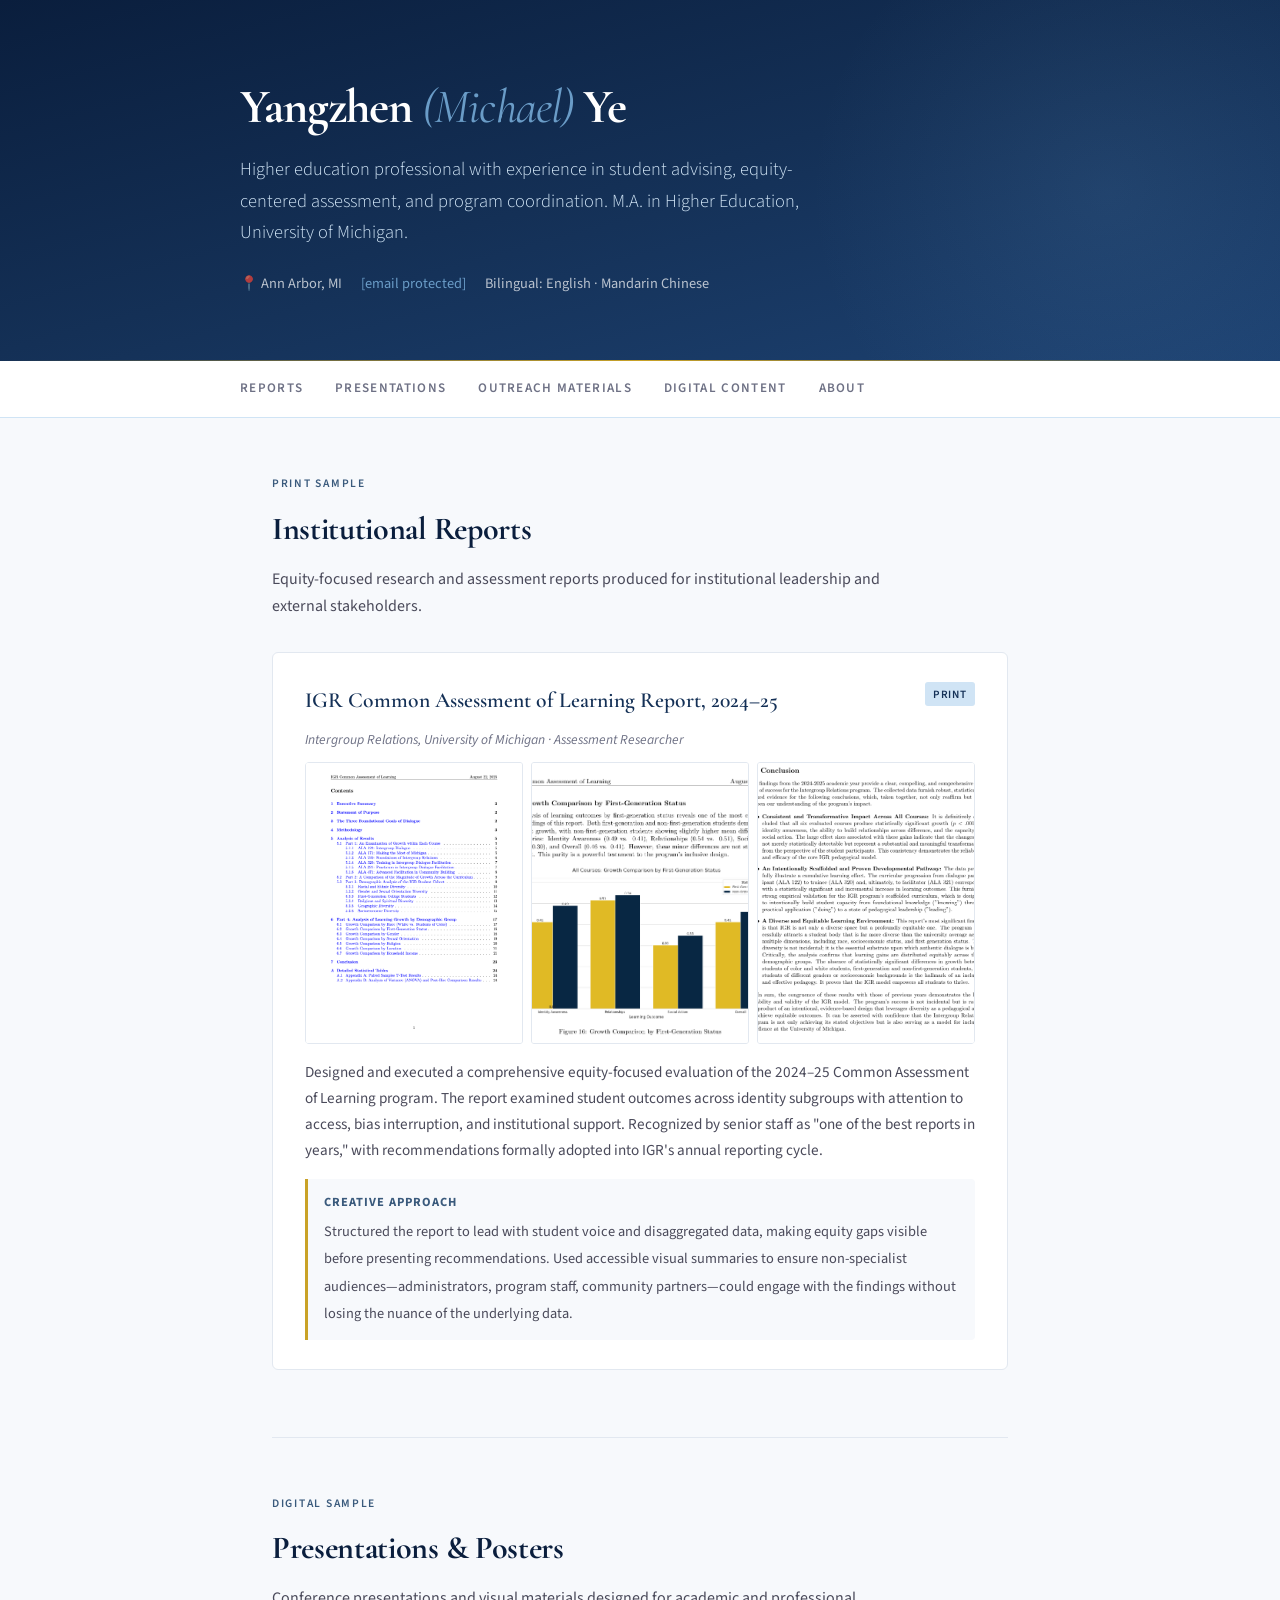
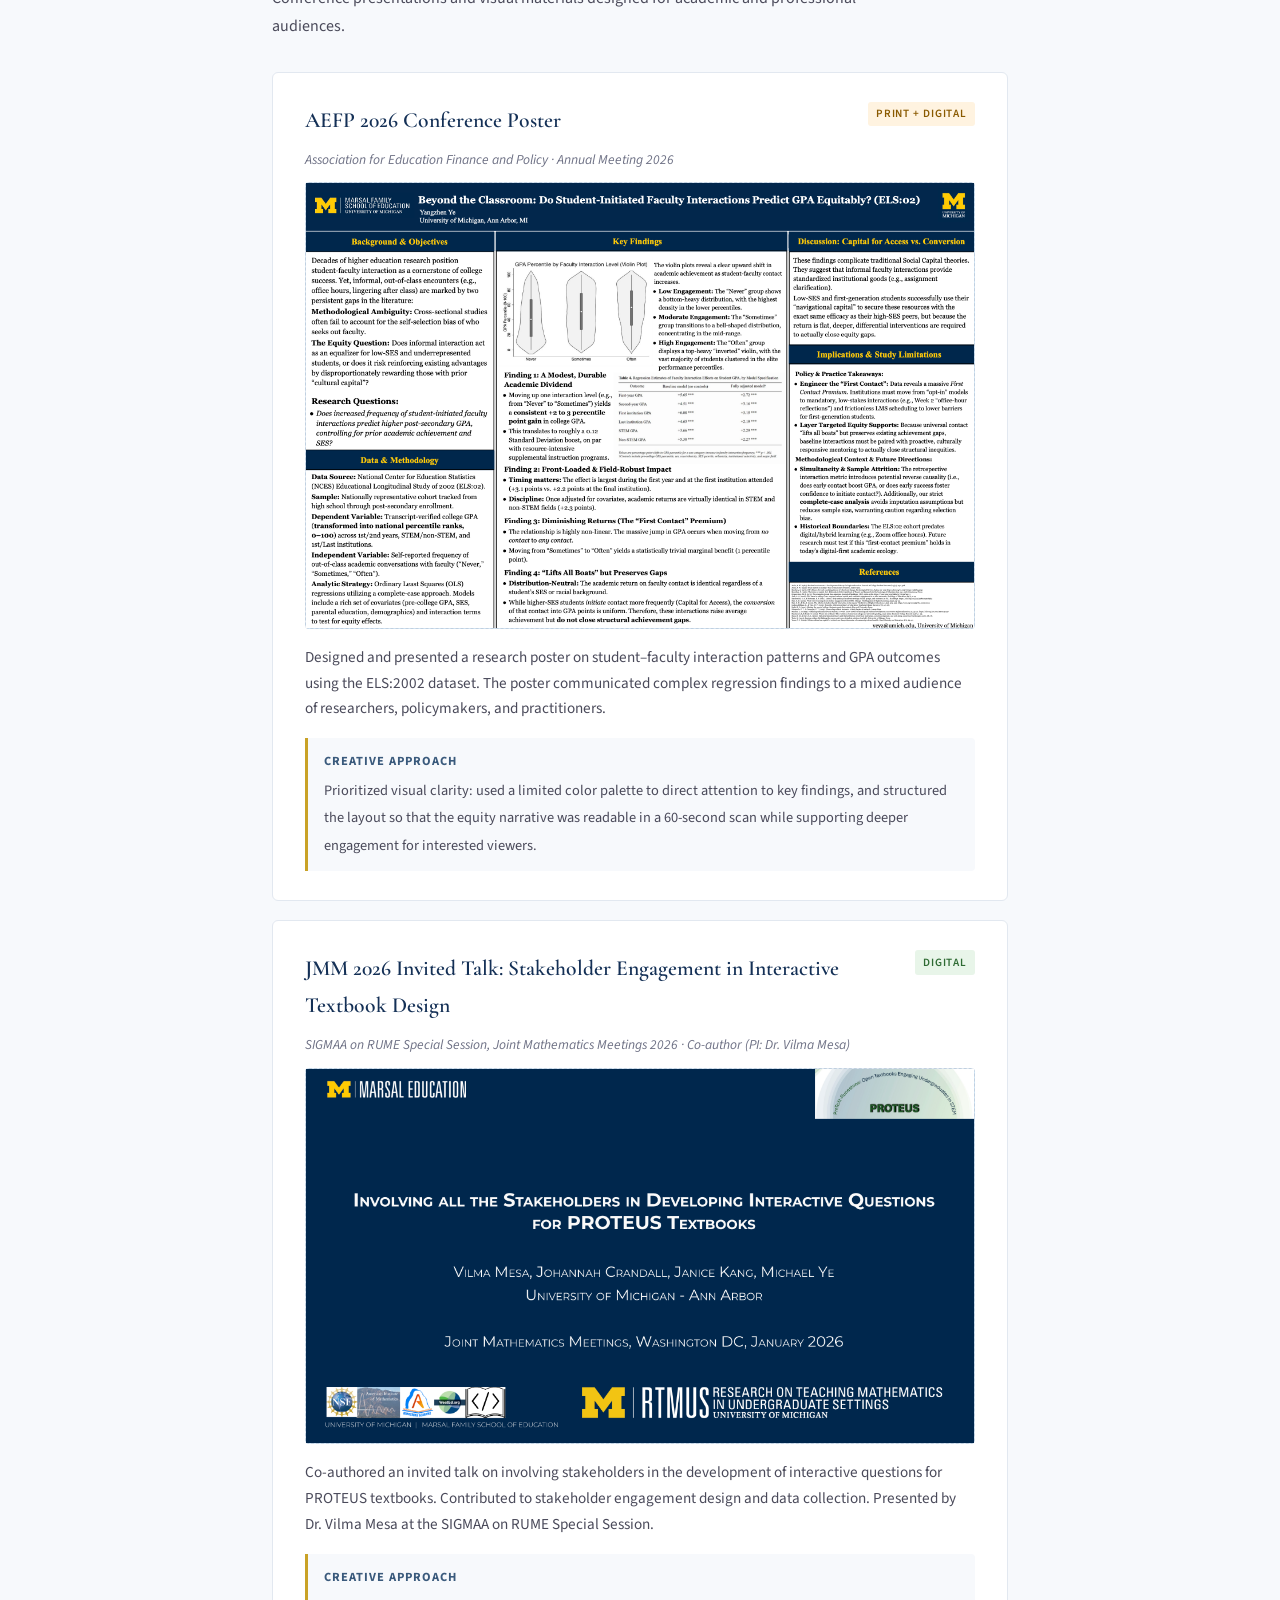
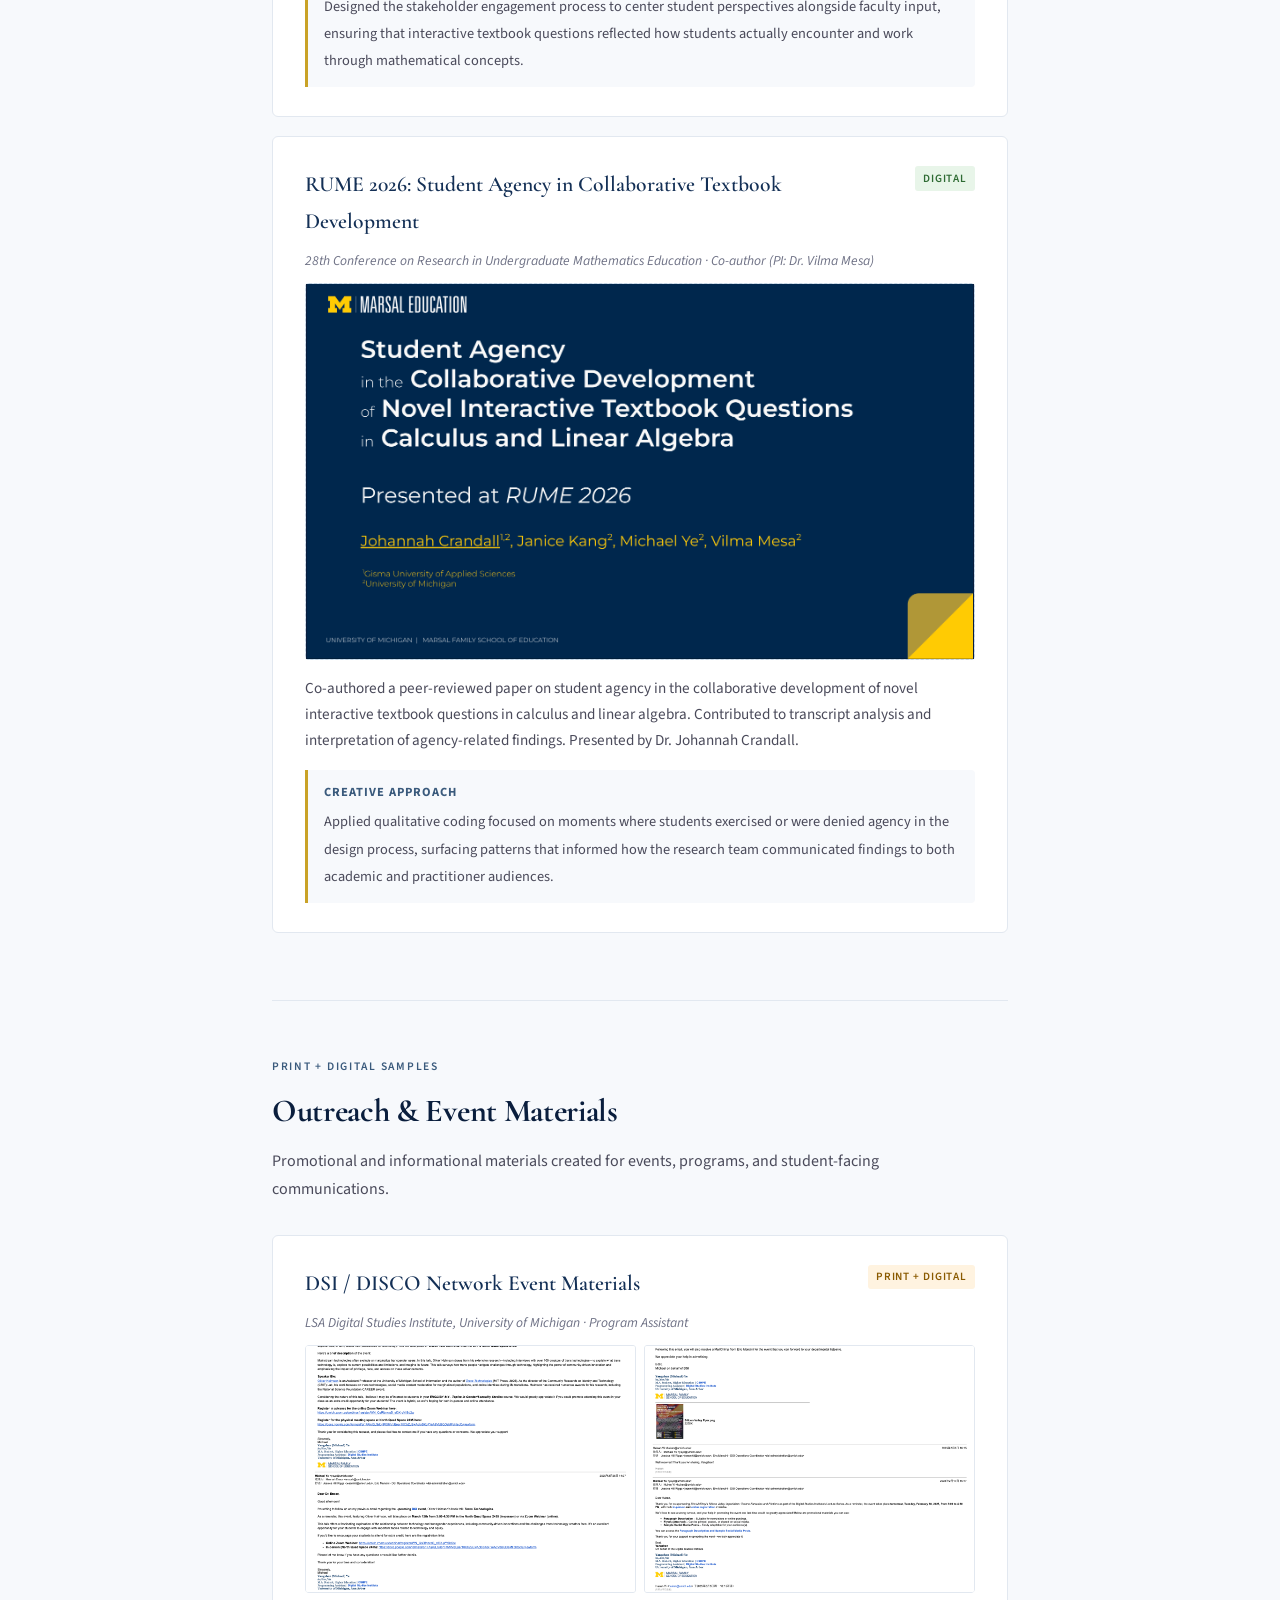
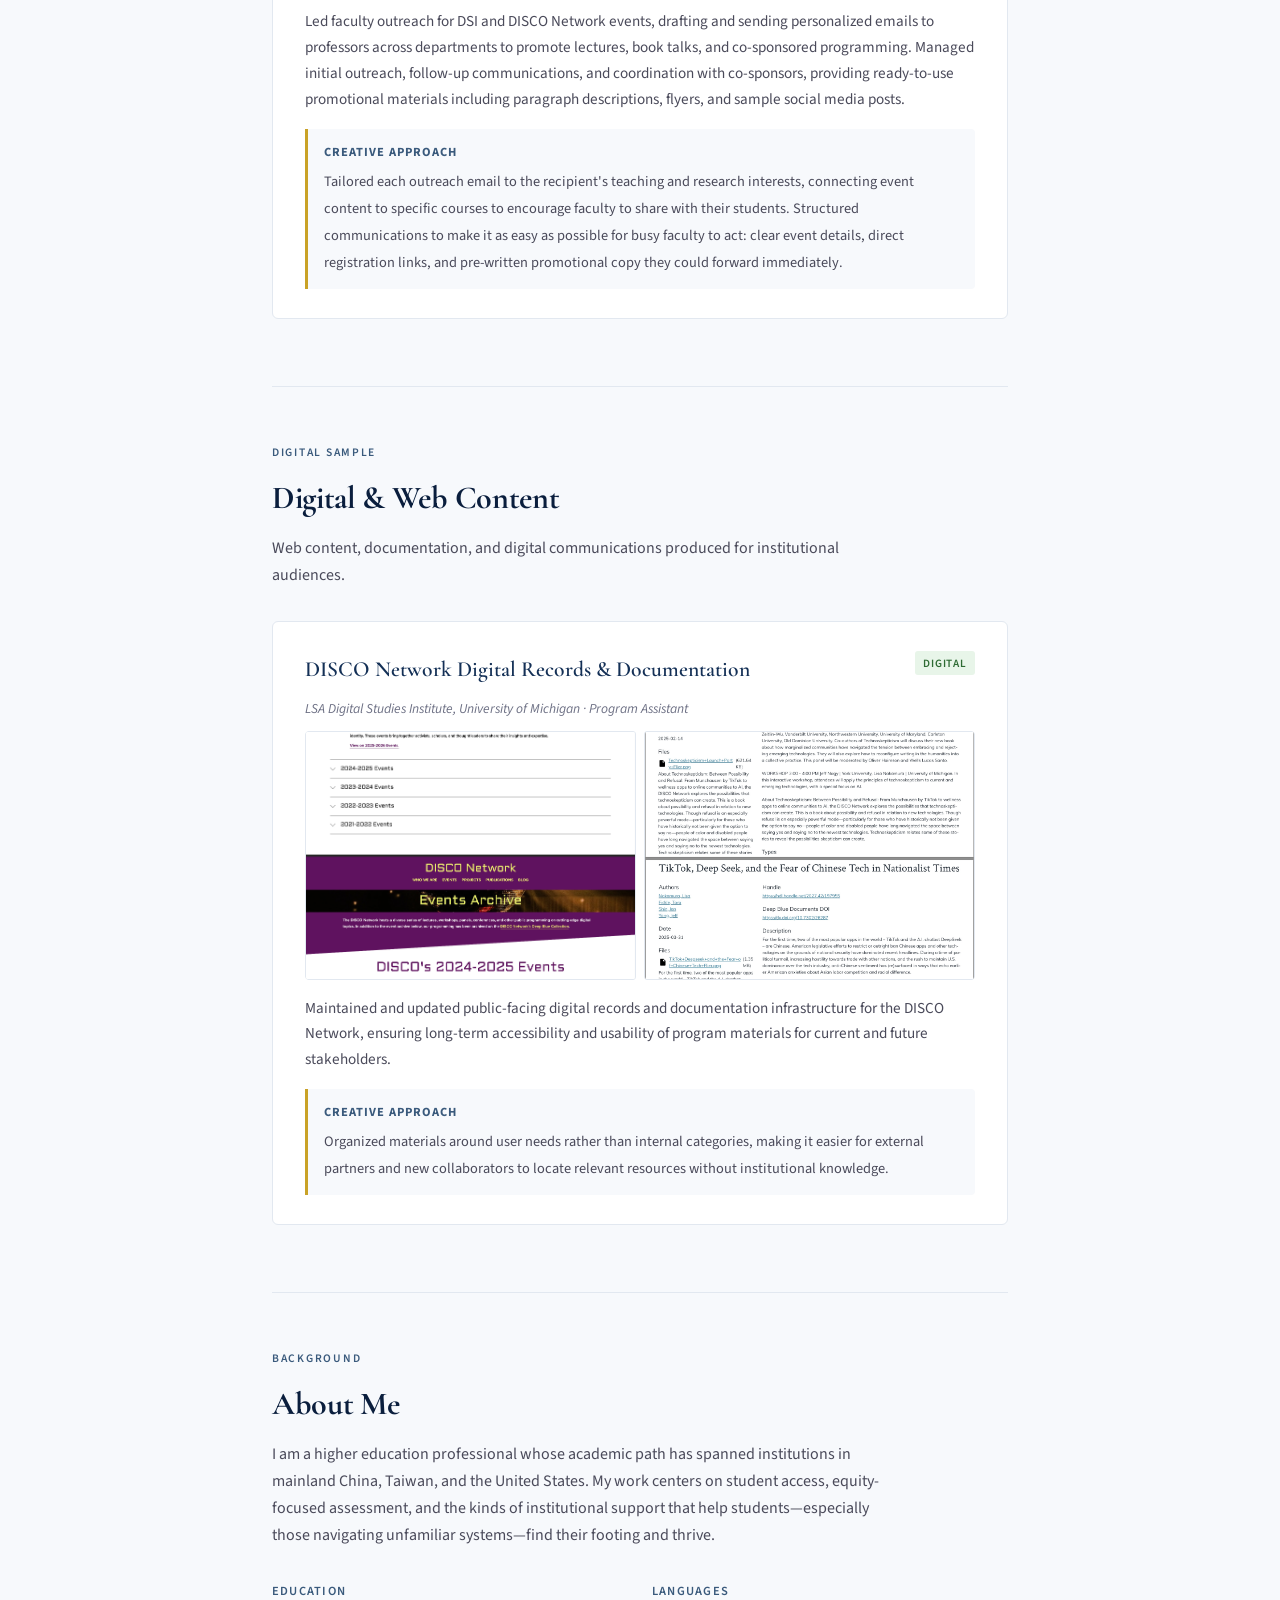
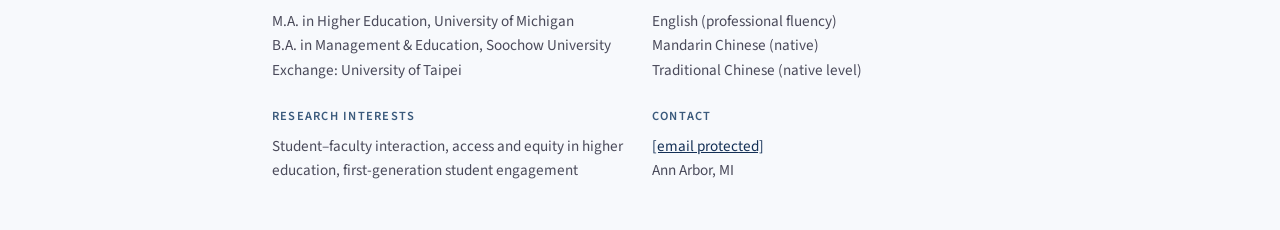
==== commit 01ea7d58: "Add files via upload" ====
--- a/index.html
+++ b/index.html
@@ -3,122 +3,402 @@
 <head>
 <meta charset="UTF-8">
 <meta name="viewport" content="width=device-width, initial-scale=1.0">
-<title>Yangzhen (Michael) Ye &mdash; Portfolio</title>
-<link rel="preconnect" href="https://fonts.googleapis.com"><link href="https://fonts.googleapis.com/css2?family=Cormorant+Garamond:ital,wght@0,400;0,600;0,700;1,400&family=Source+Sans+3:wght@300;400;500;600&display=swap" rel="stylesheet">
+<title>Yangzhen (Michael) Ye — Portfolio</title>
+<link rel="preconnect" href="https://fonts.googleapis.com">
+<link href="https://fonts.googleapis.com/css2?family=Cormorant+Garamond:ital,wght@0,400;0,600;0,700;1,400&family=Source+Sans+3:wght@300;400;500;600&display=swap" rel="stylesheet">
 <style>
 *, *::before, *::after { margin: 0; padding: 0; box-sizing: border-box; }
+
 :root {
-  --navy: #0a1e3d; --navy-mid: #143056; --navy-light: #1d4272;
-  --slate: #3a5a7c; --sky: #6a9cc7; --ice: #d0e4f5;
-  --cream: #f7f9fc; --white: #ffffff; --gold: #c9a227;
-  --text: #1a1a2e; --text-mid: #4a4a5a; --text-light: #6e7185;
+  --navy: #0a1e3d;
+  --navy-mid: #143056;
+  --navy-light: #1d4272;
+  --slate: #3a5a7c;
+  --sky: #6a9cc7;
+  --ice: #d0e4f5;
+  --cream: #f7f9fc;
+  --white: #ffffff;
+  --gold: #c9a227;
+  --text: #1a1a2e;
+  --text-mid: #4a4a5a;
+  --text-light: #6e7185;
   --font-display: 'Cormorant Garamond', Georgia, serif;
   --font-body: 'Source Sans 3', 'Segoe UI', sans-serif;
 }
+
 html { scroll-behavior: smooth; }
-body { font-family: var(--font-body); color: var(--text); background: var(--cream); line-height: 1.7; -webkit-font-smoothing: antialiased; }
-
-/* HERO */
-.hero { background: linear-gradient(165deg, var(--navy) 0%, var(--navy-mid) 50%, var(--navy-light) 100%); color: var(--white); padding: 5rem 2rem 4rem; position: relative; overflow: hidden; }
-.hero::before { content: ''; position: absolute; top: -30%; right: -10%; width: 600px; height: 600px; background: radial-gradient(circle, rgba(106,156,199,0.12) 0%, transparent 70%); border-radius: 50%; }
-.hero::after { content: ''; position: absolute; bottom: 0; left: 0; right: 0; height: 1px; background: linear-gradient(90deg, transparent, var(--gold), transparent); }
-.hero-inner { max-width: 800px; margin: 0 auto; position: relative; z-index: 1; }
-.hero h1 { font-family: var(--font-display); font-size: 3rem; font-weight: 700; letter-spacing: -0.02em; line-height: 1.15; margin-bottom: 0.4em; }
-.hero h1 span { color: var(--sky); font-weight: 400; font-style: italic; }
-.hero-subtitle { font-size: 1.15rem; font-weight: 300; color: var(--ice); max-width: 600px; line-height: 1.7; margin-bottom: 1.5rem; }
-.hero-contact { display: flex; flex-wrap: wrap; gap: 1.2rem; font-size: 0.9rem; color: rgba(255,255,255,0.7); }
-.hero-contact a { color: var(--sky); text-decoration: none; transition: color 0.2s; }
+
+body {
+  font-family: var(--font-body);
+  color: var(--text);
+  background: var(--cream);
+  line-height: 1.7;
+  font-weight: 400;
+  -webkit-font-smoothing: antialiased;
+}
+
+/* ── HERO ── */
+.hero {
+  background: linear-gradient(165deg, var(--navy) 0%, var(--navy-mid) 50%, var(--navy-light) 100%);
+  color: var(--white);
+  padding: 5rem 2rem 4rem;
+  position: relative;
+  overflow: hidden;
+}
+
+.hero::before {
+  content: '';
+  position: absolute;
+  top: -30%; right: -10%;
+  width: 600px; height: 600px;
+  background: radial-gradient(circle, rgba(106,156,199,0.12) 0%, transparent 70%);
+  border-radius: 50%;
+}
+
+.hero::after {
+  content: '';
+  position: absolute;
+  bottom: 0; left: 0; right: 0;
+  height: 1px;
+  background: linear-gradient(90deg, transparent, var(--gold), transparent);
+}
+
+.hero-inner {
+  max-width: 800px;
+  margin: 0 auto;
+  position: relative;
+  z-index: 1;
+}
+
+.hero h1 {
+  font-family: var(--font-display);
+  font-size: 3rem;
+  font-weight: 700;
+  letter-spacing: -0.02em;
+  line-height: 1.15;
+  margin-bottom: 0.4em;
+}
+
+.hero h1 span {
+  color: var(--sky);
+  font-weight: 400;
+  font-style: italic;
+}
+
+.hero-subtitle {
+  font-size: 1.15rem;
+  font-weight: 300;
+  color: var(--ice);
+  max-width: 600px;
+  line-height: 1.7;
+  margin-bottom: 1.5rem;
+}
+
+.hero-contact {
+  display: flex;
+  flex-wrap: wrap;
+  gap: 1.2rem;
+  font-size: 0.9rem;
+  color: rgba(255,255,255,0.7);
+}
+
+.hero-contact a {
+  color: var(--sky);
+  text-decoration: none;
+  transition: color 0.2s;
+}
+
 .hero-contact a:hover { color: var(--gold); }
 
-/* NAV */
-.nav { background: var(--white); border-bottom: 1px solid var(--ice); position: sticky; top: 0; z-index: 100; padding: 0 2rem; }
-.nav-inner { max-width: 800px; margin: 0 auto; display: flex; gap: 2rem; overflow-x: auto; }
-.nav a { display: block; padding: 1rem 0; font-size: 0.82rem; font-weight: 600; text-transform: uppercase; letter-spacing: 0.1em; color: var(--text-light); text-decoration: none; white-space: nowrap; border-bottom: 2px solid transparent; transition: color 0.2s, border-color 0.2s; }
-.nav a:hover { color: var(--navy); border-bottom-color: var(--gold); }
-
-/* MAIN */
+/* ── NAV ── */
+.nav {
+  background: var(--white);
+  border-bottom: 1px solid var(--ice);
+  position: sticky;
+  top: 0;
+  z-index: 100;
+  padding: 0 2rem;
+}
+
+.nav-inner {
+  max-width: 800px;
+  margin: 0 auto;
+  display: flex;
+  gap: 2rem;
+  overflow-x: auto;
+}
+
+.nav a {
+  display: block;
+  padding: 1rem 0;
+  font-size: 0.82rem;
+  font-weight: 600;
+  text-transform: uppercase;
+  letter-spacing: 0.1em;
+  color: var(--text-light);
+  text-decoration: none;
+  white-space: nowrap;
+  border-bottom: 2px solid transparent;
+  transition: color 0.2s, border-color 0.2s;
+}
+
+.nav a:hover, .nav a.active {
+  color: var(--navy);
+  border-bottom-color: var(--gold);
+}
+
+/* ── MAIN ── */
 .main { max-width: 800px; margin: 0 auto; padding: 0 2rem; }
-.section { padding: 3.5rem 0 3rem; border-bottom: 1px solid #e2e8f0; }
+
+/* ── SECTION ── */
+.section {
+  padding: 3.5rem 0 3rem;
+  border-bottom: 1px solid #e2e8f0;
+}
+
 .section:last-child { border-bottom: none; }
-.section-label { font-size: 0.72rem; font-weight: 600; text-transform: uppercase; letter-spacing: 0.15em; color: var(--slate); margin-bottom: 0.5rem; }
-.section h2 { font-family: var(--font-display); font-size: 2rem; font-weight: 700; color: var(--navy); margin-bottom: 0.6rem; }
-.section-intro { color: var(--text-mid); font-size: 1rem; max-width: 620px; margin-bottom: 2rem; }
-
-/* PROJECT CARD */
-.project { background: var(--white); border: 1px solid #e2e8f0; border-radius: 6px; padding: 1.8rem 2rem; margin-bottom: 1.2rem; transition: box-shadow 0.25s, border-color 0.25s; }
-.project:hover { box-shadow: 0 4px 20px rgba(10,30,61,0.07); border-color: var(--sky); }
-.project-header { display: flex; justify-content: space-between; align-items: flex-start; gap: 1rem; margin-bottom: 0.6rem; }
-.project h3 { font-family: var(--font-display); font-size: 1.35rem; font-weight: 600; color: var(--navy-mid); }
-.project h3 a { color: inherit; text-decoration: none; border-bottom: 1px solid transparent; transition: border-color 0.2s; }
-.project h3 a:hover { border-bottom-color: var(--gold); }
-.project-tag { font-size: 0.7rem; font-weight: 600; text-transform: uppercase; letter-spacing: 0.08em; padding: 0.25em 0.7em; border-radius: 3px; white-space: nowrap; flex-shrink: 0; }
-.tag-print { background: var(--ice); color: var(--navy-mid); }
-.tag-digital { background: #e8f5e9; color: #2e6b33; }
-.tag-both { background: #fff3e0; color: #8a5a00; }
-.project-context { font-size: 0.85rem; color: var(--text-light); margin-bottom: 0.7rem; font-style: italic; }
-.project p { color: var(--text-mid); font-size: 0.95rem; line-height: 1.7; margin-bottom: 0.8rem; }
-
-/* THUMBNAIL (overview on index) */
-.project-thumb { width: 100%; aspect-ratio: 16/9; border-radius: 4px; margin-bottom: 1rem; overflow: hidden; cursor: pointer; }
-.project-thumb img { width: 100%; height: 100%; object-fit: cover; transition: transform 0.3s; }
-.project-thumb:hover img { transform: scale(1.03); }
-.project-thumb.ratio-3-2 { aspect-ratio: 3/2; }
-.project-thumb img.contain { object-fit: contain; background: #f0f4f8; }
-.project-thumb img.dark-bg { background: #0a1e3d; }
-
-/* EXPANDABLE DETAILS */
-.project-details { max-height: 0; overflow: hidden; transition: max-height 0.4s ease; }
-.project.expanded .project-details { max-height: 600px; }
-.expand-btn { display: inline-flex; align-items: center; gap: 0.4rem; font-size: 0.82rem; font-weight: 600; color: var(--slate); background: none; border: none; cursor: pointer; padding: 0.5rem 0; transition: color 0.2s; }
-.expand-btn:hover { color: var(--navy); }
-.expand-btn .arrow { display: inline-block; transition: transform 0.3s; font-size: 0.7rem; }
-.project.expanded .expand-btn .arrow { transform: rotate(180deg); }
-
-/* PROJECT APPROACH */
-.project-approach { background: var(--cream); border-left: 3px solid var(--gold); padding: 0.8rem 1rem; margin-top: 1rem; border-radius: 0 4px 4px 0; }
-.project-approach strong { font-size: 0.78rem; text-transform: uppercase; letter-spacing: 0.08em; color: var(--slate); display: block; margin-bottom: 0.3rem; }
-.project-approach span { font-size: 0.9rem; color: var(--text-mid); line-height: 1.6; }
-
-/* VIEW PROJECT LINK */
-.project-link { display: inline-block; margin-top: 0.8rem; font-size: 0.85rem; font-weight: 600; color: var(--navy-mid); text-decoration: none; border-bottom: 1px solid var(--sky); padding-bottom: 1px; transition: color 0.2s, border-color 0.2s; }
-.project-link:hover { color: var(--gold); border-color: var(--gold); }
-
-/* IMAGE GALLERY (detail pages) */
-.project-gallery { display: grid; gap: 8px; margin-bottom: 1rem; border-radius: 4px; overflow: hidden; }
+
+.section-label {
+  font-size: 0.72rem;
+  font-weight: 600;
+  text-transform: uppercase;
+  letter-spacing: 0.15em;
+  color: var(--slate);
+  margin-bottom: 0.5rem;
+}
+
+.section h2 {
+  font-family: var(--font-display);
+  font-size: 2rem;
+  font-weight: 700;
+  color: var(--navy);
+  margin-bottom: 0.6rem;
+  letter-spacing: -0.01em;
+}
+
+.section-intro {
+  color: var(--text-mid);
+  font-size: 1rem;
+  max-width: 620px;
+  margin-bottom: 2rem;
+}
+
+/* ── PROJECT CARD ── */
+.project {
+  background: var(--white);
+  border: 1px solid #e2e8f0;
+  border-radius: 6px;
+  padding: 1.8rem 2rem;
+  margin-bottom: 1.2rem;
+  transition: box-shadow 0.25s, border-color 0.25s;
+}
+
+.project:hover {
+  box-shadow: 0 4px 20px rgba(10,30,61,0.07);
+  border-color: var(--sky);
+}
+
+.project-header {
+  display: flex;
+  justify-content: space-between;
+  align-items: flex-start;
+  gap: 1rem;
+  margin-bottom: 0.6rem;
+}
+
+.project h3 {
+  font-family: var(--font-display);
+  font-size: 1.35rem;
+  font-weight: 600;
+  color: var(--navy-mid);
+}
+
+.project-tag {
+  font-size: 0.7rem;
+  font-weight: 600;
+  text-transform: uppercase;
+  letter-spacing: 0.08em;
+  padding: 0.25em 0.7em;
+  border-radius: 3px;
+  white-space: nowrap;
+  flex-shrink: 0;
+}
+
+.tag-print {
+  background: var(--ice);
+  color: var(--navy-mid);
+}
+
+.tag-digital {
+  background: #e8f5e9;
+  color: #2e6b33;
+}
+
+.tag-both {
+  background: #fff3e0;
+  color: #8a5a00;
+}
+
+.project-context {
+  font-size: 0.85rem;
+  color: var(--text-light);
+  margin-bottom: 0.7rem;
+  font-style: italic;
+}
+
+.project p {
+  color: var(--text-mid);
+  font-size: 0.95rem;
+  line-height: 1.7;
+  margin-bottom: 0.8rem;
+}
+
+.project-approach {
+  background: var(--cream);
+  border-left: 3px solid var(--gold);
+  padding: 0.8rem 1rem;
+  margin-top: 1rem;
+  border-radius: 0 4px 4px 0;
+}
+
+.project-approach strong {
+  font-size: 0.78rem;
+  text-transform: uppercase;
+  letter-spacing: 0.08em;
+  color: var(--slate);
+  display: block;
+  margin-bottom: 0.3rem;
+}
+
+.project-approach span {
+  font-size: 0.9rem;
+  color: var(--text-mid);
+  line-height: 1.6;
+}
+
+.project-link {
+  display: inline-block;
+  margin-top: 0.8rem;
+  font-size: 0.85rem;
+  font-weight: 600;
+  color: var(--navy-mid);
+  text-decoration: none;
+  border-bottom: 1px solid var(--sky);
+  padding-bottom: 1px;
+  transition: color 0.2s, border-color 0.2s;
+}
+
+.project-link:hover {
+  color: var(--gold);
+  border-color: var(--gold);
+}
+
+/* ── IMAGE PLACEHOLDER ── */
+.project-image {
+  width: 100%;
+  aspect-ratio: 16/9;
+  background: linear-gradient(135deg, var(--ice) 0%, #e2e8f0 100%);
+  border-radius: 4px;
+  margin-bottom: 1rem;
+  display: flex;
+  align-items: center;
+  justify-content: center;
+  color: var(--slate);
+  font-size: 0.85rem;
+  font-style: italic;
+  border: 1px dashed #c0d0e0;
+}
+
+/* ── IMAGE GRID (for multiple screenshots) ── */
+.project-gallery {
+  display: grid;
+  gap: 8px;
+  margin-bottom: 1rem;
+  border-radius: 4px;
+  overflow: hidden;
+}
+
 .project-gallery.grid-2 { grid-template-columns: 1fr 1fr; }
 .project-gallery.grid-2 img { aspect-ratio: 4/3; }
 .project-gallery.grid-3 { grid-template-columns: 1fr 1fr 1fr; }
-.project-gallery img { width: 100%; height: 100%; object-fit: cover; border-radius: 3px; border: 1px solid #e2e8f0; cursor: pointer; transition: transform 0.2s, box-shadow 0.2s; }
-.project-gallery img:hover { transform: scale(1.02); box-shadow: 0 2px 12px rgba(10,30,61,0.12); }
-
-/* FULL IMAGE (detail pages) */
-.project-full-image { width: 100%; border-radius: 4px; margin-bottom: 1.5rem; overflow: hidden; }
-.project-full-image img { width: 100%; object-fit: contain; }
-
-/* ABOUT */
-.about-grid { display: grid; grid-template-columns: 1fr 1fr; gap: 1.5rem; }
-.about-item h4 { font-size: 0.78rem; font-weight: 600; text-transform: uppercase; letter-spacing: 0.1em; color: var(--slate); margin-bottom: 0.4rem; }
-.about-item p { font-size: 0.95rem; color: var(--text-mid); line-height: 1.6; }
-
-/* LIGHTBOX */
-.lightbox { display: none; position: fixed; inset: 0; background: rgba(10,30,61,0.92); z-index: 1000; align-items: center; justify-content: center; cursor: zoom-out; padding: 2rem; }
+.project-gallery.grid-4 { grid-template-columns: 1fr 1fr; }
+
+.project-gallery img {
+  width: 100%;
+  height: 100%;
+  object-fit: cover;
+  border-radius: 3px;
+  border: 1px solid #e2e8f0;
+  cursor: pointer;
+  transition: transform 0.2s, box-shadow 0.2s;
+}
+
+.project-gallery img:hover {
+  transform: scale(1.02);
+  box-shadow: 0 2px 12px rgba(10,30,61,0.12);
+}
+
+/* lightbox for full-size view */
+.lightbox {
+  display: none;
+  position: fixed;
+  inset: 0;
+  background: rgba(10,30,61,0.92);
+  z-index: 1000;
+  align-items: center;
+  justify-content: center;
+  cursor: zoom-out;
+  padding: 2rem;
+}
+
 .lightbox.active { display: flex; }
-.lightbox img { max-width: 90vw; max-height: 90vh; object-fit: contain; border-radius: 4px; box-shadow: 0 8px 40px rgba(0,0,0,0.4); }
-
-/* FOOTER */
-.footer { background: var(--navy); color: rgba(255,255,255,0.5); text-align: center; padding: 2rem; font-size: 0.82rem; margin-top: 2rem; }
-.footer a { color: var(--sky); text-decoration: none; }
-
-/* BACK LINK (detail pages) */
-.back-link { display: inline-flex; align-items: center; gap: 0.4rem; font-size: 0.85rem; font-weight: 600; color: var(--slate); text-decoration: none; margin-bottom: 2rem; transition: color 0.2s; }
-.back-link:hover { color: var(--navy); }
-
-/* DETAIL PAGE BODY */
-.detail-body h4 { font-family: var(--font-display); font-size: 1.2rem; font-weight: 600; color: var(--navy-mid); margin: 1.5rem 0 0.5rem; }
-.detail-body ul { margin-left: 1.2em; margin-bottom: 1rem; }
-.detail-body li { color: var(--text-mid); font-size: 0.95rem; line-height: 1.7; margin-bottom: 0.4rem; }
-
-/* RESPONSIVE */
+
+.lightbox img {
+  max-width: 90vw;
+  max-height: 90vh;
+  object-fit: contain;
+  border-radius: 4px;
+  box-shadow: 0 8px 40px rgba(0,0,0,0.4);
+}
+
+/* ── ABOUT SECTION ── */
+.about-grid {
+  display: grid;
+  grid-template-columns: 1fr 1fr;
+  gap: 1.5rem;
+}
+
+.about-item h4 {
+  font-size: 0.78rem;
+  font-weight: 600;
+  text-transform: uppercase;
+  letter-spacing: 0.1em;
+  color: var(--slate);
+  margin-bottom: 0.4rem;
+}
+
+.about-item p {
+  font-size: 0.95rem;
+  color: var(--text-mid);
+  line-height: 1.6;
+}
+
+/* ── FOOTER ── */
+.footer {
+  background: var(--navy);
+  color: rgba(255,255,255,0.5);
+  text-align: center;
+  padding: 2rem;
+  font-size: 0.82rem;
+  margin-top: 2rem;
+}
+
+.footer a {
+  color: var(--sky);
+  text-decoration: none;
+}
+
+/* ── RESPONSIVE ── */
 @media (max-width: 640px) {
   .hero { padding: 3.5rem 1.5rem 3rem; }
   .hero h1 { font-size: 2.2rem; }
@@ -126,14 +406,18 @@
   .project { padding: 1.4rem 1.2rem; }
   .about-grid { grid-template-columns: 1fr; }
   .nav-inner { gap: 1.2rem; }
-  .project-gallery.grid-3 { grid-template-columns: 1fr 1fr; }
-}
-
+}
+
+/* ── ANIMATION ── */
 @keyframes fadeUp {
   from { opacity: 0; transform: translateY(18px); }
   to { opacity: 1; transform: translateY(0); }
 }
-.hero-inner > * { animation: fadeUp 0.6s ease-out both; }
+
+.hero-inner > * {
+  animation: fadeUp 0.6s ease-out both;
+}
+
 .hero h1 { animation-delay: 0.1s; }
 .hero-subtitle { animation-delay: 0.2s; }
 .hero-contact { animation-delay: 0.3s; }
@@ -141,7 +425,7 @@
 </head>
 <body>
 
-
+<!-- ════════════════════════════════════════ HERO ════════════════════════════════════════ -->
 <header class="hero">
   <div class="hero-inner">
     <h1>Yangzhen <span>(Michael)</span> Ye</h1>
@@ -149,14 +433,14 @@
       Higher education professional with experience in student advising, equity-centered assessment, and program coordination. M.A. in Higher Education, University of Michigan.
     </p>
     <div class="hero-contact">
-      <span>&#x1F4CD; Ann Arbor, MI</span>
-      <a href="mailto:yeyz&#64;umich.edu">yeyz&#64;umich.edu</a>
-      <span>Bilingual: English &middot; Mandarin Chinese</span>
+      <span>📍 Ann Arbor, MI</span>
+      <a href="/cdn-cgi/l/email-protection#1f667a66655f6a72767c77317a7b6a"><span class="__cf_email__" data-cfemail="ccb5a9b5b68cb9a1a5afa4e2a9a8b9">[email&#160;protected]</span></a>
+      <span>Bilingual: English · Mandarin Chinese</span>
     </div>
   </div>
 </header>
 
-
+<!-- ════════════════════════════════════════ NAV ════════════════════════════════════════ -->
 <nav class="nav">
   <div class="nav-inner">
     <a href="#reports">Reports</a>
@@ -167,187 +451,188 @@
   </div>
 </nav>
 
+<!-- ════════════════════════════════════════ MAIN ════════════════════════════════════════ -->
 <main class="main">
 
+  <!-- ── REPORTS ── -->
   <section class="section" id="reports">
     <div class="section-label">Print Sample</div>
     <h2>Institutional Reports</h2>
-    <p class="section-intro">Equity-focused research and assessment reports produced for institutional leadership and external stakeholders.</p>
-    
+    <p class="section-intro">
+      Equity-focused research and assessment reports produced for institutional leadership and external stakeholders.
+    </p>
+
     <div class="project">
       <div class="project-header">
-        <h3><a href="projects/igr.html">IGR Common Assessment of Learning Report, 2024&ndash;25</a></h3>
+        <h3>IGR Common Assessment of Learning Report, 2024–25</h3>
         <span class="project-tag tag-print">Print</span>
       </div>
-      <div class="project-context">Intergroup Relations, University of Michigan &middot; Assessment Researcher</div>
-      <div class="project-thumb" onclick="location.href='projects/igr.html'"><img src="igr-cover.png" alt="IGR Report"></div>
-      <p>Designed and executed a comprehensive equity-focused evaluation of the 2024&ndash;25 Common Assessment of Learning program. Recognized by senior staff as &ldquo;one of the best reports in years.&rdquo;</p>
-      <div style="display:flex;align-items:center;gap:1.5rem;">
-        <button class="expand-btn" onclick="toggleExpand(this)">More details <span class="arrow">&#9660;</span></button>
-        <a href="projects/igr.html" class="project-link">View full project &rarr;</a>
-      </div>
-      <div class="project-details">
-        
-          <p>The report examined student outcomes across identity subgroups with attention to access, bias interruption, and institutional support. Recommendations were formally adopted into IGR&rsquo;s annual reporting cycle.</p>
-          <div class="project-approach">
-            <strong>Creative Approach</strong>
-            <span>Structured the report to lead with student voice and disaggregated data, making equity gaps visible before presenting recommendations. Used accessible visual summaries to ensure non-specialist audiences could engage with the findings without losing nuance.</span>
-          </div>
-        
-      </div>
+      <div class="project-context">Intergroup Relations, University of Michigan · Assessment Researcher</div>
+      <!-- Replace src values with your actual image files -->
+      <div class="project-gallery grid-3">
+        <img src="igr-cover.png" alt="IGR Report cover page" onclick="openLightbox(this)">
+        <img src="igr-data.png" alt="IGR Report data visualization" onclick="openLightbox(this)">
+        <img src="igr-findings.png" alt="IGR Report key findings" onclick="openLightbox(this)">
+      </div>
+      <p>
+        Designed and executed a comprehensive equity-focused evaluation of the 2024–25 Common Assessment of Learning program. The report examined student outcomes across identity subgroups with attention to access, bias interruption, and institutional support. Recognized by senior staff as "one of the best reports in years," with recommendations formally adopted into IGR's annual reporting cycle.
+      </p>
+      <div class="project-approach">
+        <strong>Creative Approach</strong>
+        <span>
+          <!-- TODO: Michael to fill in his own explanation of design/communication choices -->
+          Structured the report to lead with student voice and disaggregated data, making equity gaps visible before presenting recommendations. Used accessible visual summaries to ensure non-specialist audiences—administrators, program staff, community partners—could engage with the findings without losing the nuance of the underlying data.
+        </span>
+      </div>
+      <!-- TODO: Add link to PDF if shareable -->
+      <!-- <a href="files/igr-report.pdf" class="project-link" target="_blank">View full report →</a> -->
     </div>
 
   </section>
 
+  <!-- ── PRESENTATIONS ── -->
   <section class="section" id="presentations">
     <div class="section-label">Digital Sample</div>
     <h2>Presentations &amp; Posters</h2>
-    <p class="section-intro">Conference presentations and visual materials designed for academic and professional audiences.</p>
-    
+    <p class="section-intro">
+      Conference presentations and visual materials designed for academic and professional audiences.
+    </p>
+
     <div class="project">
       <div class="project-header">
-        <h3><a href="projects/aefp.html">AEFP 2026 Conference Poster</a></h3>
+        <h3>AEFP 2026 Conference Poster</h3>
         <span class="project-tag tag-both">Print + Digital</span>
       </div>
-      <div class="project-context">Association for Education Finance and Policy &middot; Annual Meeting 2026</div>
-      <div class="project-thumb ratio-3-2" onclick="location.href='projects/aefp.html'"><img src="poster.png" alt="AEFP poster" class="contain"></div>
-      <p>Designed and presented a research poster on student&ndash;faculty interaction patterns and GPA outcomes using the ELS:2002 dataset. First and sole author; independent project.</p>
-      <div style="display:flex;align-items:center;gap:1.5rem;">
-        <button class="expand-btn" onclick="toggleExpand(this)">More details <span class="arrow">&#9660;</span></button>
-        <a href="projects/aefp.html" class="project-link">View full project &rarr;</a>
-      </div>
-      <div class="project-details">
-        
-          <p>The poster communicated complex regression findings to a mixed audience of researchers, policymakers, and practitioners at the AEFP annual meeting.</p>
-          <div class="project-approach">
-            <strong>Creative Approach</strong>
-            <span>Prioritized visual clarity with a limited color palette. Structured the layout so the equity narrative was readable in a 60-second scan while supporting deeper engagement.</span>
-          </div>
-        
-      </div>
-    </div>
-
+      <div class="project-context">Association for Education Finance and Policy · Annual Meeting 2026</div>
+      <div class="project-image" style="aspect-ratio:3/2;"><img src="poster.png" alt="AEFP 2026 research poster" style="width:100%;height:100%;object-fit:contain;cursor:pointer;background:#f0f4f8;" onclick="openLightbox(this)"></div>
+      <p>
+        Designed and presented a research poster on student–faculty interaction patterns and GPA outcomes using the ELS:2002 dataset. The poster communicated complex regression findings to a mixed audience of researchers, policymakers, and practitioners.
+      </p>
+      <div class="project-approach">
+        <strong>Creative Approach</strong>
+        <span>
+          <!-- TODO: Fill in -->
+          Prioritized visual clarity: used a limited color palette to direct attention to key findings, and structured the layout so that the equity narrative was readable in a 60-second scan while supporting deeper engagement for interested viewers.
+        </span>
+      </div>
+    </div>
 
     <div class="project">
       <div class="project-header">
-        <h3><a href="projects/jmm.html">JMM 2026 Invited Talk: Stakeholder Engagement in Interactive Textbook Design</a></h3>
+        <h3>JMM 2026 Invited Talk: Stakeholder Engagement in Interactive Textbook Design</h3>
         <span class="project-tag tag-digital">Digital</span>
       </div>
-      <div class="project-context">SIGMAA on RUME Special Session, Joint Mathematics Meetings 2026 &middot; Co-author (PI: Dr. Vilma Mesa)</div>
-      <div class="project-thumb" onclick="location.href='projects/jmm.html'"><img src="jmm.png" alt="JMM title slide" class="contain dark-bg"></div>
-      <p>Co-authored an invited talk on involving stakeholders in developing interactive questions for PROTEUS textbooks. Contributed to stakeholder engagement design and data collection.</p>
-      <div style="display:flex;align-items:center;gap:1.5rem;">
-        <button class="expand-btn" onclick="toggleExpand(this)">More details <span class="arrow">&#9660;</span></button>
-        <a href="projects/jmm.html" class="project-link">View full project &rarr;</a>
-      </div>
-      <div class="project-details">
-        
-          <p>Presented by Dr. Vilma Mesa at the SIGMAA on RUME Special Session. The talk examined how students, instructors, and developers collaborate in creating effective interactive textbook content.</p>
-          <div class="project-approach">
-            <strong>Creative Approach</strong>
-            <span>Designed the stakeholder engagement process to center student perspectives alongside faculty input, ensuring interactive questions reflected how students actually encounter mathematical concepts.</span>
-          </div>
-        
-      </div>
-    </div>
-
+      <div class="project-context">SIGMAA on RUME Special Session, Joint Mathematics Meetings 2026 · Co-author (PI: Dr. Vilma Mesa)</div>
+      <div class="project-image"><img src="jmm.png" alt="JMM 2026 invited talk title slide" style="width:100%;height:100%;object-fit:contain;cursor:pointer;background:#0a1e3d;" onclick="openLightbox(this)"></div>
+      <p>
+        Co-authored an invited talk on involving stakeholders in the development of interactive questions for PROTEUS textbooks. Contributed to stakeholder engagement design and data collection. Presented by Dr. Vilma Mesa at the SIGMAA on RUME Special Session.
+      </p>
+      <div class="project-approach">
+        <strong>Creative Approach</strong>
+        <span>
+          <!-- TODO: Fill in -->
+          Designed the stakeholder engagement process to center student perspectives alongside faculty input, ensuring that interactive textbook questions reflected how students actually encounter and work through mathematical concepts.
+        </span>
+      </div>
+    </div>
 
     <div class="project">
       <div class="project-header">
-        <h3><a href="projects/rume.html">RUME 2026: Student Agency in Collaborative Textbook Development</a></h3>
+        <h3>RUME 2026: Student Agency in Collaborative Textbook Development</h3>
         <span class="project-tag tag-digital">Digital</span>
       </div>
-      <div class="project-context">28th Conference on Research in Undergraduate Mathematics Education &middot; Co-author (PI: Dr. Vilma Mesa)</div>
-      <div class="project-thumb" onclick="location.href='projects/rume.html'"><img src="rume.png" alt="RUME title slide" class="contain dark-bg"></div>
-      <p>Co-authored a peer-reviewed paper on student agency in developing novel interactive textbook questions in calculus and linear algebra. Contributed to transcript analysis and interpretation.</p>
-      <div style="display:flex;align-items:center;gap:1.5rem;">
-        <button class="expand-btn" onclick="toggleExpand(this)">More details <span class="arrow">&#9660;</span></button>
-        <a href="projects/rume.html" class="project-link">View full project &rarr;</a>
-      </div>
-      <div class="project-details">
-        
-          <p>Presented by Dr. Johannah Crandall at the 28th RUME Conference. The paper examined how students exercise agency when collaborating with researchers and instructors to create new learning materials.</p>
-          <div class="project-approach">
-            <strong>Creative Approach</strong>
-            <span>Applied qualitative coding focused on moments where students exercised or were denied agency, surfacing patterns that informed how the team communicated findings to academic and practitioner audiences.</span>
-          </div>
-        
-      </div>
-    </div>
-
+      <div class="project-context">28th Conference on Research in Undergraduate Mathematics Education · Co-author (PI: Dr. Vilma Mesa)</div>
+      <div class="project-image"><img src="rume.png" alt="RUME 2026 presentation title slide" style="width:100%;height:100%;object-fit:contain;cursor:pointer;background:#0a1e3d;" onclick="openLightbox(this)"></div>
+      <p>
+        Co-authored a peer-reviewed paper on student agency in the collaborative development of novel interactive textbook questions in calculus and linear algebra. Contributed to transcript analysis and interpretation of agency-related findings. Presented by Dr. Johannah Crandall.
+      </p>
+      <div class="project-approach">
+        <strong>Creative Approach</strong>
+        <span>
+          <!-- TODO: Fill in -->
+          Applied qualitative coding focused on moments where students exercised or were denied agency in the design process, surfacing patterns that informed how the research team communicated findings to both academic and practitioner audiences.
+        </span>
+      </div>
+    </div>
   </section>
 
+  <!-- ── OUTREACH MATERIALS ── -->
   <section class="section" id="outreach">
     <div class="section-label">Print + Digital Samples</div>
     <h2>Outreach &amp; Event Materials</h2>
-    <p class="section-intro">Promotional and informational materials created for events, programs, and student-facing communications.</p>
-    
+    <p class="section-intro">
+      Promotional and informational materials created for events, programs, and student-facing communications.
+    </p>
+
     <div class="project">
       <div class="project-header">
-        <h3><a href="projects/dsi.html">DSI / DISCO Network Event Outreach</a></h3>
+        <h3>DSI / DISCO Network Event Materials</h3>
         <span class="project-tag tag-both">Print + Digital</span>
       </div>
-      <div class="project-context">LSA Digital Studies Institute, University of Michigan &middot; Program Assistant</div>
-      <div class="project-thumb" onclick="location.href='projects/dsi.html'"><img src="dsi-event1.png" alt="DSI outreach email"></div>
-      <p>Led faculty outreach for DSI and DISCO Network events, drafting personalized emails to professors to promote lectures, book talks, and co-sponsored programming.</p>
-      <div style="display:flex;align-items:center;gap:1.5rem;">
-        <button class="expand-btn" onclick="toggleExpand(this)">More details <span class="arrow">&#9660;</span></button>
-        <a href="projects/dsi.html" class="project-link">View full project &rarr;</a>
-      </div>
-      <div class="project-details">
-        
-          <p>Managed initial outreach, follow-up communications, and co-sponsor coordination, providing ready-to-use promotional materials including paragraph descriptions, flyers, and sample social media posts.</p>
-          <div class="project-approach">
-            <strong>Creative Approach</strong>
-            <span>Tailored each outreach email to the recipient&rsquo;s teaching and research interests, connecting event content to specific courses to encourage faculty to share with their students.</span>
-          </div>
-        
-      </div>
-    </div>
-
+      <div class="project-context">LSA Digital Studies Institute, University of Michigan · Program Assistant</div>
+      <!-- Replace src values with your actual screenshots -->
+      <div class="project-gallery grid-2">
+        <img src="dsi-event1.png" alt="DSI event outreach email" onclick="openLightbox(this)">
+        <img src="dsi-event2.png" alt="DISCO event communication" onclick="openLightbox(this)">
+      </div>
+      <p>
+        Led faculty outreach for DSI and DISCO Network events, drafting and sending personalized emails to professors across departments to promote lectures, book talks, and co-sponsored programming. Managed initial outreach, follow-up communications, and coordination with co-sponsors, providing ready-to-use promotional materials including paragraph descriptions, flyers, and sample social media posts.
+      </p>
+      <div class="project-approach">
+        <strong>Creative Approach</strong>
+        <span>
+          Tailored each outreach email to the recipient's teaching and research interests, connecting event content to specific courses to encourage faculty to share with their students. Structured communications to make it as easy as possible for busy faculty to act: clear event details, direct registration links, and pre-written promotional copy they could forward immediately.
+        </span>
+      </div>
+    </div>
+
+    <!-- TODO: Add more outreach entries (e.g., debate program flyers, Soochow event materials) -->
   </section>
 
+  <!-- ── DIGITAL CONTENT ── -->
   <section class="section" id="digital">
     <div class="section-label">Digital Sample</div>
     <h2>Digital &amp; Web Content</h2>
-    <p class="section-intro">Web content, documentation, and digital communications produced for institutional audiences.</p>
-    
+    <p class="section-intro">
+      Web content, documentation, and digital communications produced for institutional audiences.
+    </p>
+
     <div class="project">
       <div class="project-header">
-        <h3><a href="projects/disco.html">DISCO Network Digital Records &amp; Documentation</a></h3>
+        <h3>DISCO Network Digital Records &amp; Documentation</h3>
         <span class="project-tag tag-digital">Digital</span>
       </div>
-      <div class="project-context">LSA Digital Studies Institute, University of Michigan &middot; Program Assistant</div>
-      <div class="project-thumb" onclick="location.href='projects/disco.html'"><img src="disco-docs.png" alt="DISCO Network events archive"></div>
-      <p>Maintained and updated public-facing digital records and documentation infrastructure for the DISCO Network, ensuring long-term accessibility of program materials.</p>
-      <div style="display:flex;align-items:center;gap:1.5rem;">
-        <button class="expand-btn" onclick="toggleExpand(this)">More details <span class="arrow">&#9660;</span></button>
-        <a href="projects/disco.html" class="project-link">View full project &rarr;</a>
-      </div>
-      <div class="project-details">
-        
-          <p>Organized materials around user needs rather than internal categories, making it easier for external partners and new collaborators to find relevant resources.</p>
-          <div class="project-approach">
-            <strong>Creative Approach</strong>
-            <span>Restructured the documentation architecture to prioritize discoverability for users without institutional knowledge, while maintaining comprehensive archival coverage.</span>
-          </div>
-        
-      </div>
-    </div>
-
+      <div class="project-context">LSA Digital Studies Institute, University of Michigan · Program Assistant</div>
+      <div class="project-gallery grid-2">
+        <img src="disco-docs.png" alt="DISCO Network events archive" onclick="openLightbox(this)">
+        <img src="disco-docs2.png" alt="DISCO Network documentation" onclick="openLightbox(this)">
+      </div>
+      <p>
+        Maintained and updated public-facing digital records and documentation infrastructure for the DISCO Network, ensuring long-term accessibility and usability of program materials for current and future stakeholders.
+      </p>
+      <div class="project-approach">
+        <strong>Creative Approach</strong>
+        <span>
+          <!-- TODO: Fill in -->
+          Organized materials around user needs rather than internal categories, making it easier for external partners and new collaborators to locate relevant resources without institutional knowledge.
+        </span>
+      </div>
+    </div>
+
+    <!-- TODO: Add more digital content entries -->
   </section>
 
-
+  <!-- ── ABOUT ── -->
   <section class="section" id="about">
     <div class="section-label">Background</div>
     <h2>About Me</h2>
     <p class="section-intro">
-      I am a higher education professional whose academic path has spanned institutions in mainland China, Taiwan, and the United States. My work centers on student access, equity-focused assessment, and the kinds of institutional support that help students&mdash;especially those navigating unfamiliar systems&mdash;find their footing and thrive.
+      I am a higher education professional whose academic path has spanned institutions in mainland China, Taiwan, and the United States. My work centers on student access, equity-focused assessment, and the kinds of institutional support that help students—especially those navigating unfamiliar systems—find their footing and thrive.
     </p>
     <div class="about-grid">
       <div class="about-item">
         <h4>Education</h4>
-        <p>M.A. in Higher Education, University of Michigan<br>B.A. in Management &amp; Education, Soochow University<br>Exchange: University of Taipei</p>
+        <p>M.A. in Higher Education, University of Michigan<br>B.A. in Management & Education, Soochow University<br>Exchange: University of Taipei</p>
       </div>
       <div class="about-item">
         <h4>Languages</h4>
@@ -355,39 +640,15 @@
       </div>
       <div class="about-item">
         <h4>Research Interests</h4>
-        <p>Student&ndash;faculty interaction, access and equity in higher education, first-generation student engagement</p>
+        <p>Student–faculty interaction, access and equity in higher education, first-generation student engagement</p>
       </div>
       <div class="about-item">
         <h4>Contact</h4>
-        <p><a href="mailto:yeyz&#64;umich.edu" style="color:var(--navy-mid)">yeyz&#64;umich.edu</a><br>Ann Arbor, MI</p>
+        <p><a href="/cdn-cgi/l/email-protection#ec95899596ac9981858f84c2898899" style="color:var(--navy-mid)"><span class="__cf_email__" data-cfemail="364f534f4c76435b5f555e18535243">[email&#160;protected]</span></a><br>Ann Arbor, MI</p>
       </div>
     </div>
   </section>
 
 </main>
 
-
-<div class="lightbox" id="lightbox" onclick="this.classList.remove('active')">
-  <img id="lightbox-img" src="" alt="">
-</div>
-
-
-<footer class="footer">
-  <p>&copy; 2026 Yangzhen (Michael) Ye &middot; <a href="mailto:yeyz&#64;umich.edu">yeyz&#64;umich.edu</a></p>
-</footer>
-
-
-<script>
-function openLightbox(el) {
-  event.stopPropagation();
-  var lb = document.getElementById('lightbox');
-  document.getElementById('lightbox-img').src = el.src;
-  lb.classList.add('active');
-}
-function toggleExpand(btn) {
-  btn.closest('.project').classList.toggle('expanded');
-}
-</script>
-
-</body>
-</html>
+<div class="lightbox" id="light
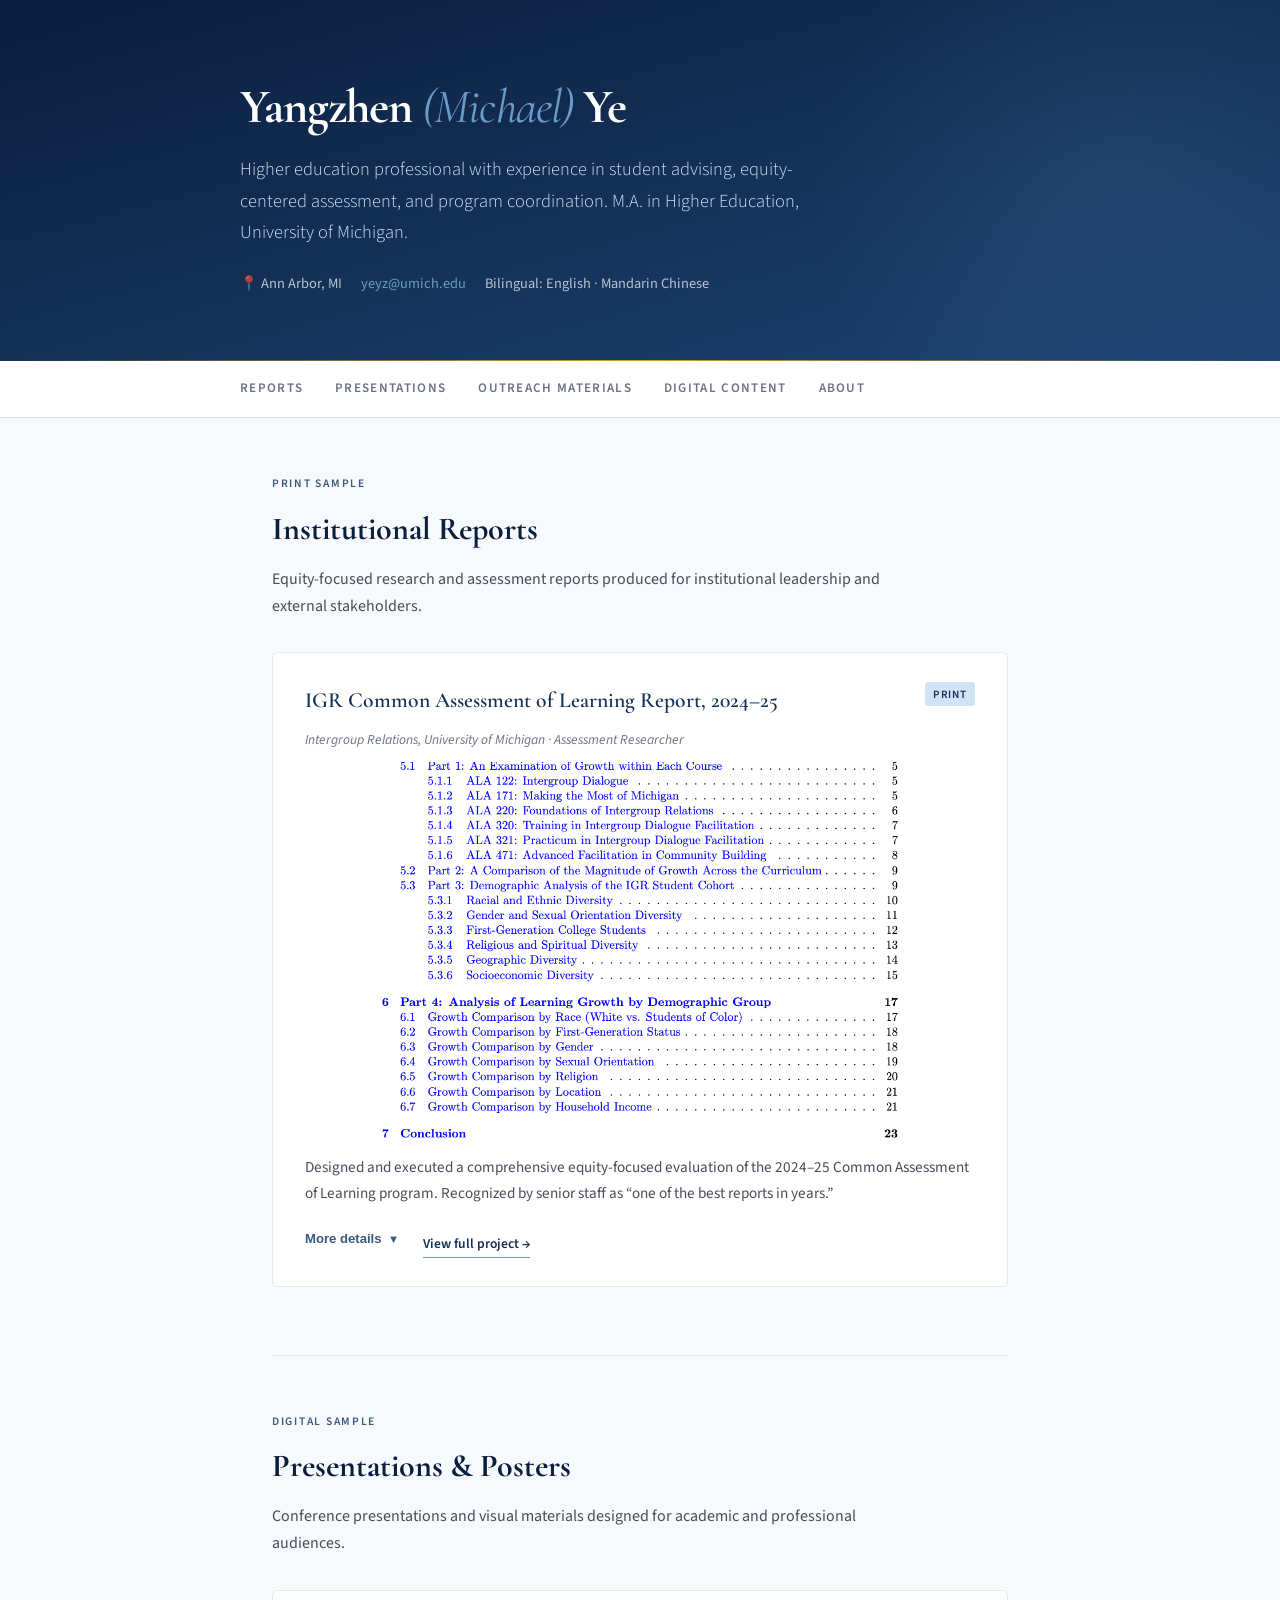
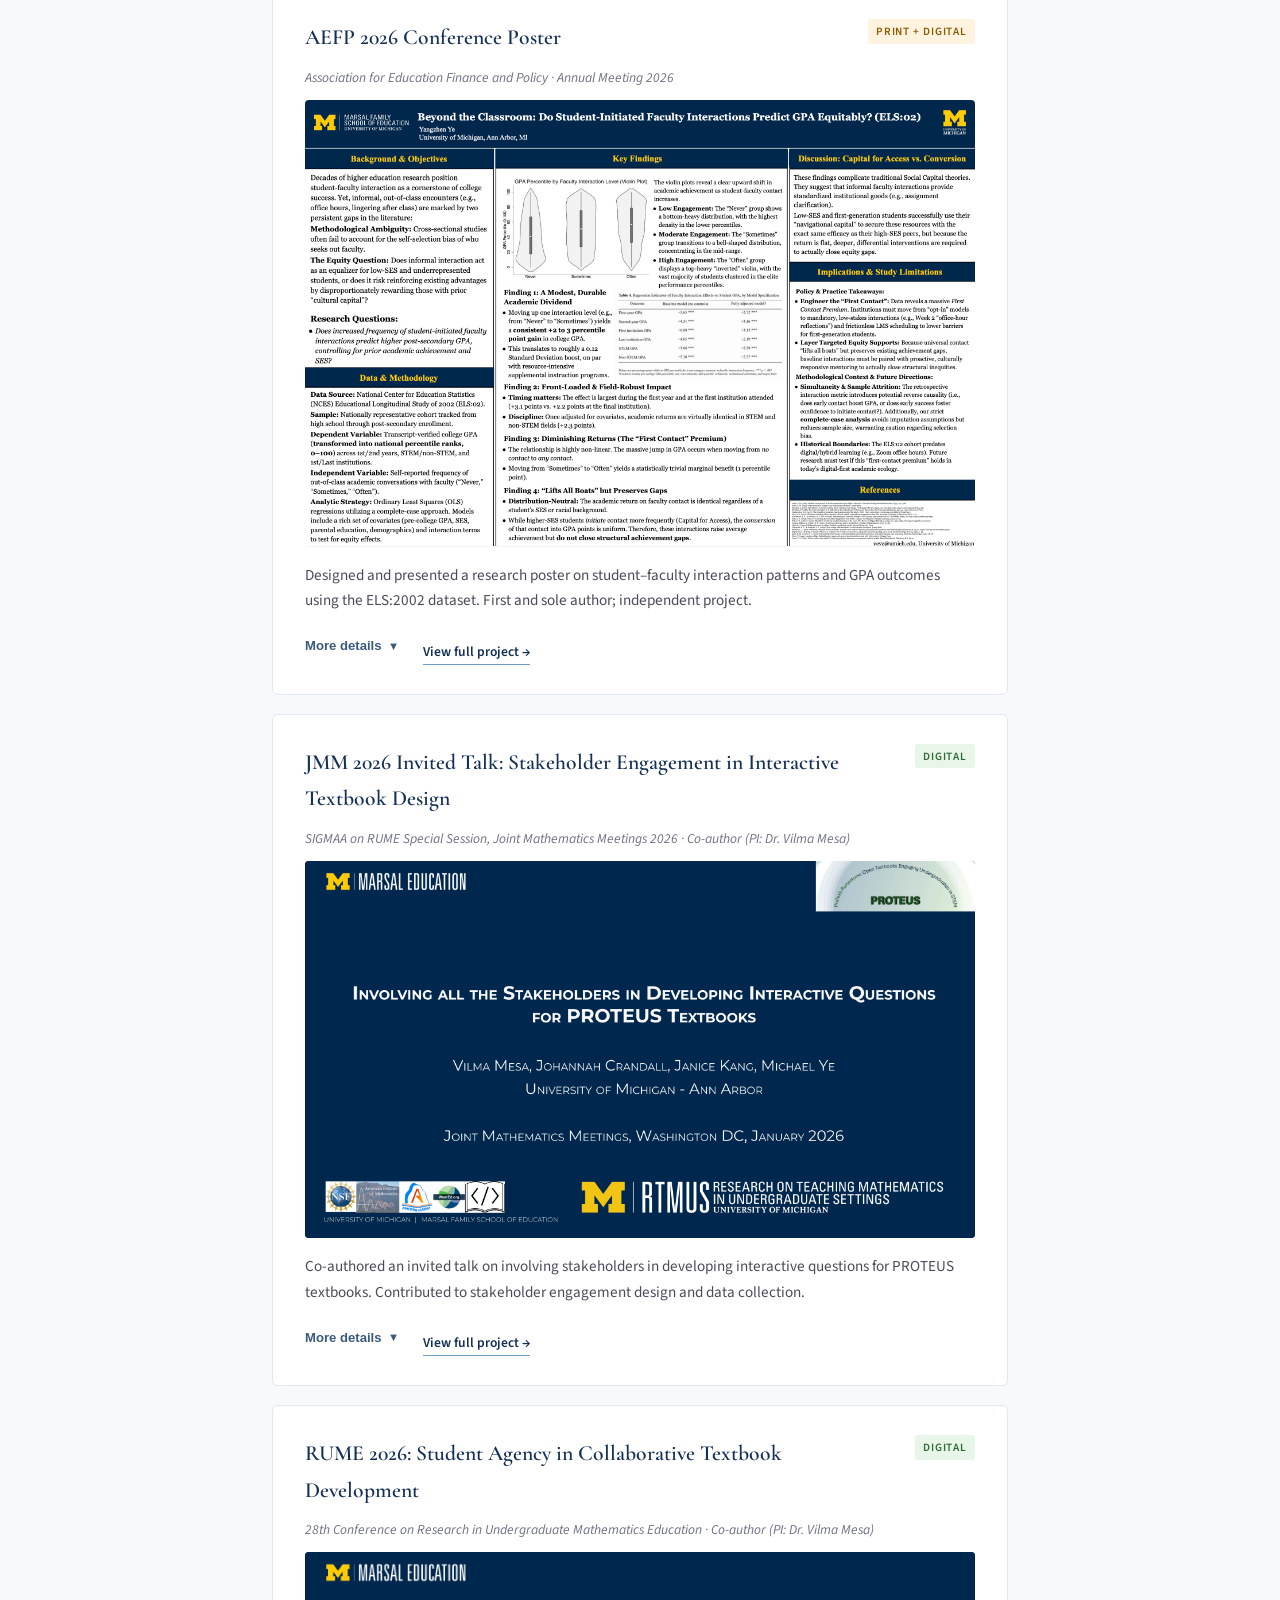
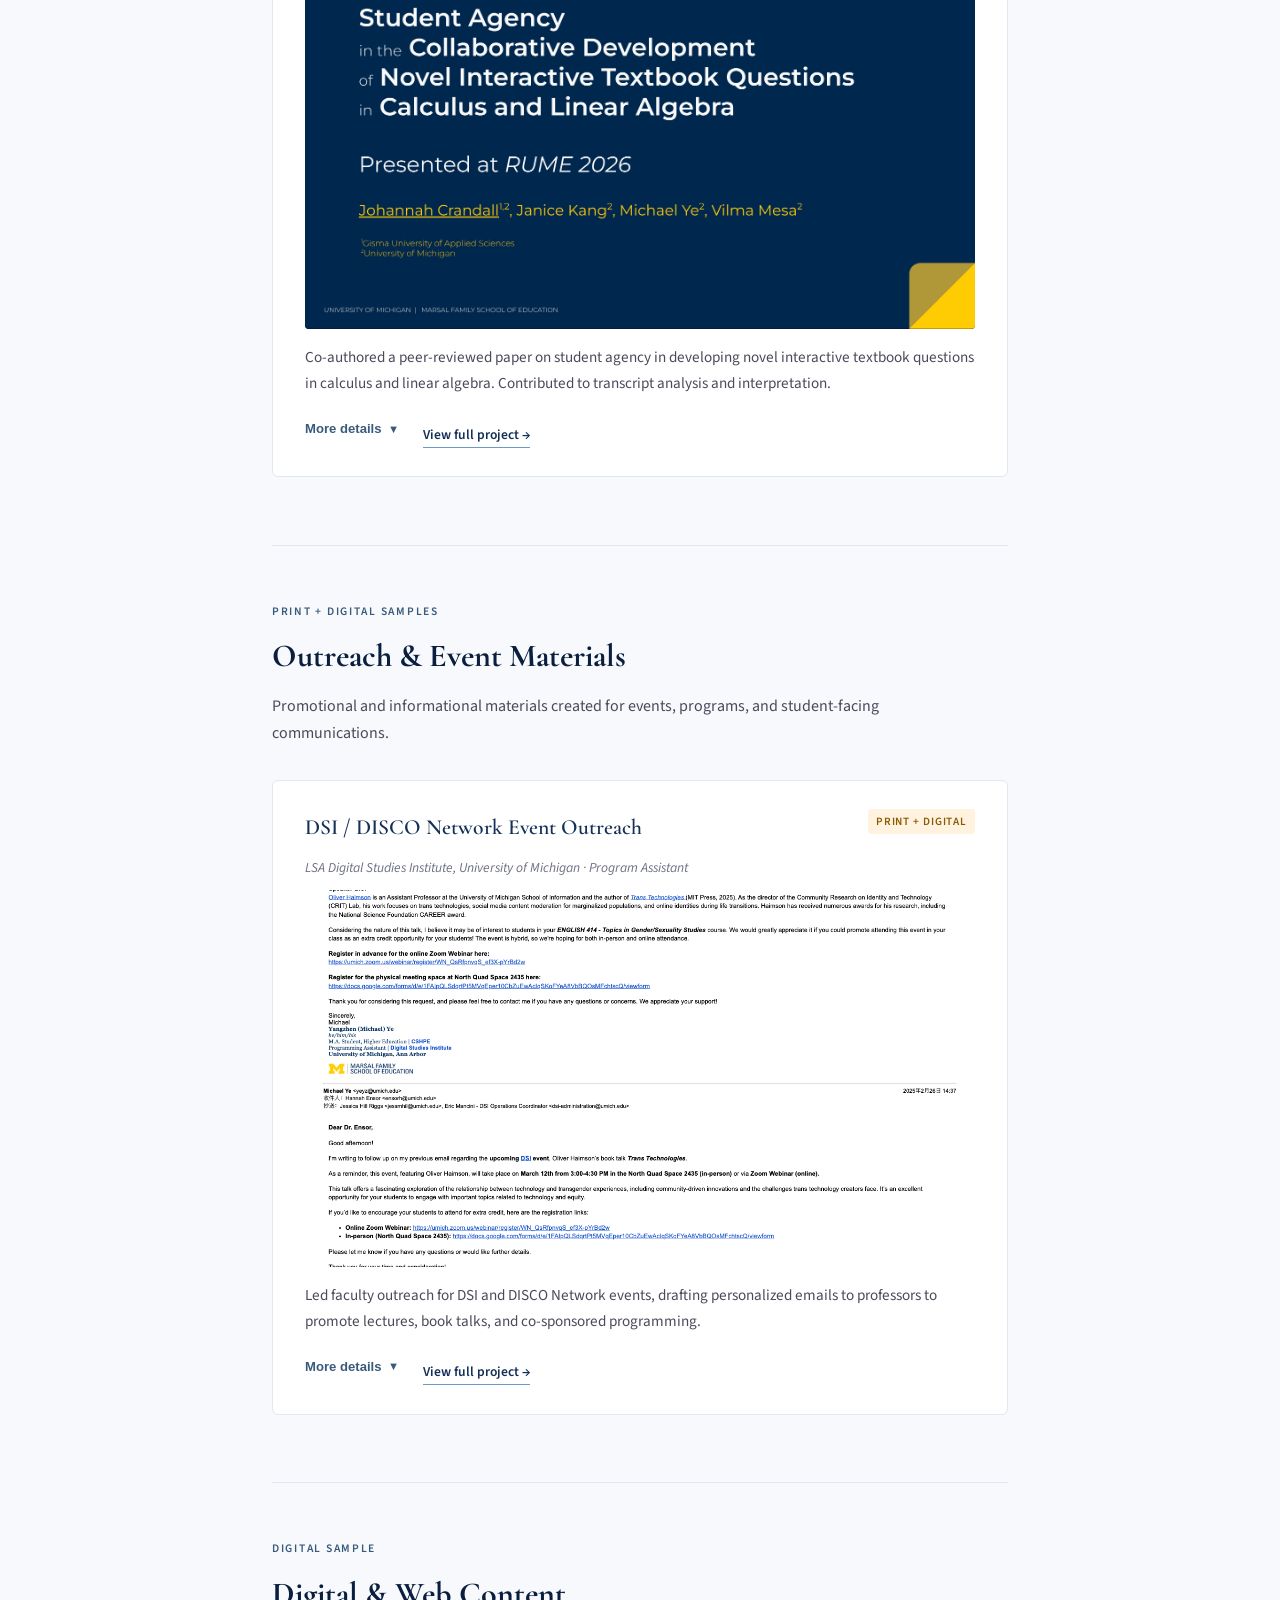
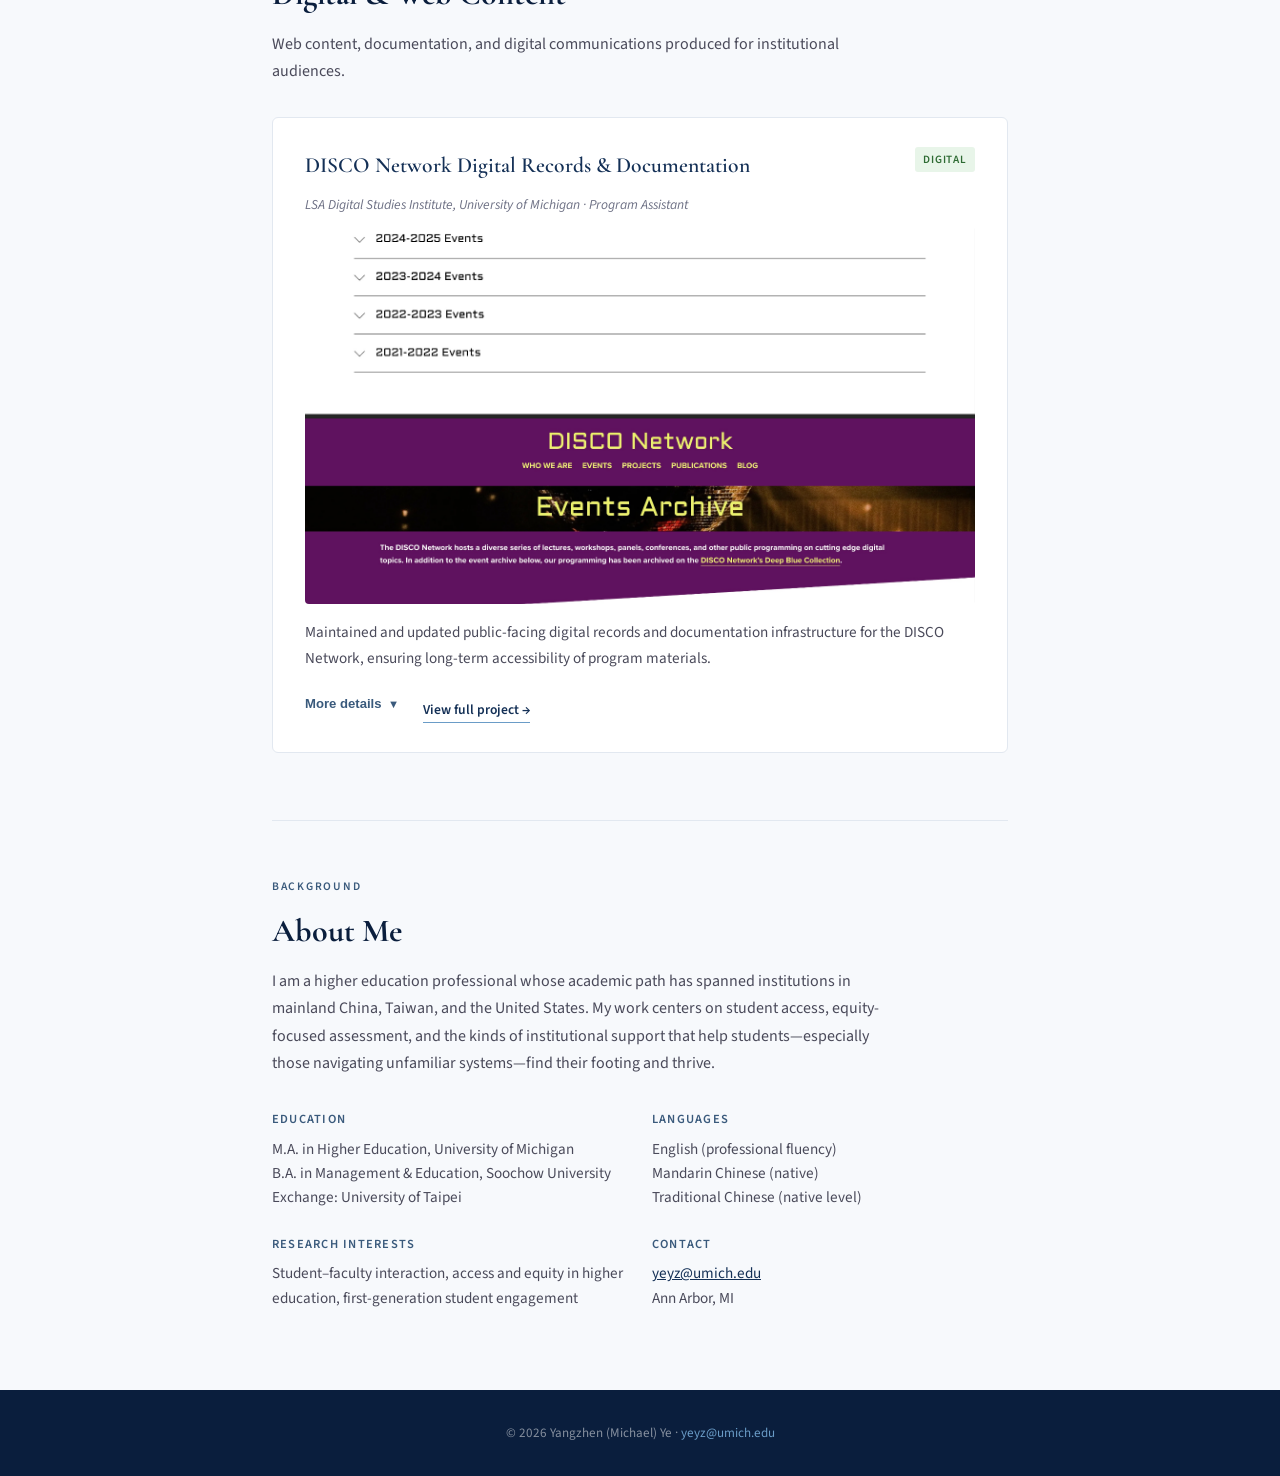
==== commit 1050a4f7: "Add files via upload" ====
--- a/index.html
+++ b/index.html
@@ -3,402 +3,122 @@
 <head>
 <meta charset="UTF-8">
 <meta name="viewport" content="width=device-width, initial-scale=1.0">
-<title>Yangzhen (Michael) Ye — Portfolio</title>
-<link rel="preconnect" href="https://fonts.googleapis.com">
-<link href="https://fonts.googleapis.com/css2?family=Cormorant+Garamond:ital,wght@0,400;0,600;0,700;1,400&family=Source+Sans+3:wght@300;400;500;600&display=swap" rel="stylesheet">
+<title>Yangzhen (Michael) Ye &mdash; Portfolio</title>
+<link rel="preconnect" href="https://fonts.googleapis.com"><link href="https://fonts.googleapis.com/css2?family=Cormorant+Garamond:ital,wght@0,400;0,600;0,700;1,400&family=Source+Sans+3:wght@300;400;500;600&display=swap" rel="stylesheet">
 <style>
 *, *::before, *::after { margin: 0; padding: 0; box-sizing: border-box; }
-
 :root {
-  --navy: #0a1e3d;
-  --navy-mid: #143056;
-  --navy-light: #1d4272;
-  --slate: #3a5a7c;
-  --sky: #6a9cc7;
-  --ice: #d0e4f5;
-  --cream: #f7f9fc;
-  --white: #ffffff;
-  --gold: #c9a227;
-  --text: #1a1a2e;
-  --text-mid: #4a4a5a;
-  --text-light: #6e7185;
+  --navy: #0a1e3d; --navy-mid: #143056; --navy-light: #1d4272;
+  --slate: #3a5a7c; --sky: #6a9cc7; --ice: #d0e4f5;
+  --cream: #f7f9fc; --white: #ffffff; --gold: #c9a227;
+  --text: #1a1a2e; --text-mid: #4a4a5a; --text-light: #6e7185;
   --font-display: 'Cormorant Garamond', Georgia, serif;
   --font-body: 'Source Sans 3', 'Segoe UI', sans-serif;
 }
-
 html { scroll-behavior: smooth; }
-
-body {
-  font-family: var(--font-body);
-  color: var(--text);
-  background: var(--cream);
-  line-height: 1.7;
-  font-weight: 400;
-  -webkit-font-smoothing: antialiased;
-}
-
-/* ── HERO ── */
-.hero {
-  background: linear-gradient(165deg, var(--navy) 0%, var(--navy-mid) 50%, var(--navy-light) 100%);
-  color: var(--white);
-  padding: 5rem 2rem 4rem;
-  position: relative;
-  overflow: hidden;
-}
-
-.hero::before {
-  content: '';
-  position: absolute;
-  top: -30%; right: -10%;
-  width: 600px; height: 600px;
-  background: radial-gradient(circle, rgba(106,156,199,0.12) 0%, transparent 70%);
-  border-radius: 50%;
-}
-
-.hero::after {
-  content: '';
-  position: absolute;
-  bottom: 0; left: 0; right: 0;
-  height: 1px;
-  background: linear-gradient(90deg, transparent, var(--gold), transparent);
-}
-
-.hero-inner {
-  max-width: 800px;
-  margin: 0 auto;
-  position: relative;
-  z-index: 1;
-}
-
-.hero h1 {
-  font-family: var(--font-display);
-  font-size: 3rem;
-  font-weight: 700;
-  letter-spacing: -0.02em;
-  line-height: 1.15;
-  margin-bottom: 0.4em;
-}
-
-.hero h1 span {
-  color: var(--sky);
-  font-weight: 400;
-  font-style: italic;
-}
-
-.hero-subtitle {
-  font-size: 1.15rem;
-  font-weight: 300;
-  color: var(--ice);
-  max-width: 600px;
-  line-height: 1.7;
-  margin-bottom: 1.5rem;
-}
-
-.hero-contact {
-  display: flex;
-  flex-wrap: wrap;
-  gap: 1.2rem;
-  font-size: 0.9rem;
-  color: rgba(255,255,255,0.7);
-}
-
-.hero-contact a {
-  color: var(--sky);
-  text-decoration: none;
-  transition: color 0.2s;
-}
-
+body { font-family: var(--font-body); color: var(--text); background: var(--cream); line-height: 1.7; -webkit-font-smoothing: antialiased; }
+
+/* HERO */
+.hero { background: linear-gradient(165deg, var(--navy) 0%, var(--navy-mid) 50%, var(--navy-light) 100%); color: var(--white); padding: 5rem 2rem 4rem; position: relative; overflow: hidden; }
+.hero::before { content: ''; position: absolute; top: -30%; right: -10%; width: 600px; height: 600px; background: radial-gradient(circle, rgba(106,156,199,0.12) 0%, transparent 70%); border-radius: 50%; }
+.hero::after { content: ''; position: absolute; bottom: 0; left: 0; right: 0; height: 1px; background: linear-gradient(90deg, transparent, var(--gold), transparent); }
+.hero-inner { max-width: 800px; margin: 0 auto; position: relative; z-index: 1; }
+.hero h1 { font-family: var(--font-display); font-size: 3rem; font-weight: 700; letter-spacing: -0.02em; line-height: 1.15; margin-bottom: 0.4em; }
+.hero h1 span { color: var(--sky); font-weight: 400; font-style: italic; }
+.hero-subtitle { font-size: 1.15rem; font-weight: 300; color: var(--ice); max-width: 600px; line-height: 1.7; margin-bottom: 1.5rem; }
+.hero-contact { display: flex; flex-wrap: wrap; gap: 1.2rem; font-size: 0.9rem; color: rgba(255,255,255,0.7); }
+.hero-contact a { color: var(--sky); text-decoration: none; transition: color 0.2s; }
 .hero-contact a:hover { color: var(--gold); }
 
-/* ── NAV ── */
-.nav {
-  background: var(--white);
-  border-bottom: 1px solid var(--ice);
-  position: sticky;
-  top: 0;
-  z-index: 100;
-  padding: 0 2rem;
-}
-
-.nav-inner {
-  max-width: 800px;
-  margin: 0 auto;
-  display: flex;
-  gap: 2rem;
-  overflow-x: auto;
-}
-
-.nav a {
-  display: block;
-  padding: 1rem 0;
-  font-size: 0.82rem;
-  font-weight: 600;
-  text-transform: uppercase;
-  letter-spacing: 0.1em;
-  color: var(--text-light);
-  text-decoration: none;
-  white-space: nowrap;
-  border-bottom: 2px solid transparent;
-  transition: color 0.2s, border-color 0.2s;
-}
-
-.nav a:hover, .nav a.active {
-  color: var(--navy);
-  border-bottom-color: var(--gold);
-}
-
-/* ── MAIN ── */
+/* NAV */
+.nav { background: var(--white); border-bottom: 1px solid var(--ice); position: sticky; top: 0; z-index: 100; padding: 0 2rem; }
+.nav-inner { max-width: 800px; margin: 0 auto; display: flex; gap: 2rem; overflow-x: auto; }
+.nav a { display: block; padding: 1rem 0; font-size: 0.82rem; font-weight: 600; text-transform: uppercase; letter-spacing: 0.1em; color: var(--text-light); text-decoration: none; white-space: nowrap; border-bottom: 2px solid transparent; transition: color 0.2s, border-color 0.2s; }
+.nav a:hover { color: var(--navy); border-bottom-color: var(--gold); }
+
+/* MAIN */
 .main { max-width: 800px; margin: 0 auto; padding: 0 2rem; }
-
-/* ── SECTION ── */
-.section {
-  padding: 3.5rem 0 3rem;
-  border-bottom: 1px solid #e2e8f0;
-}
-
+.section { padding: 3.5rem 0 3rem; border-bottom: 1px solid #e2e8f0; }
 .section:last-child { border-bottom: none; }
-
-.section-label {
-  font-size: 0.72rem;
-  font-weight: 600;
-  text-transform: uppercase;
-  letter-spacing: 0.15em;
-  color: var(--slate);
-  margin-bottom: 0.5rem;
-}
-
-.section h2 {
-  font-family: var(--font-display);
-  font-size: 2rem;
-  font-weight: 700;
-  color: var(--navy);
-  margin-bottom: 0.6rem;
-  letter-spacing: -0.01em;
-}
-
-.section-intro {
-  color: var(--text-mid);
-  font-size: 1rem;
-  max-width: 620px;
-  margin-bottom: 2rem;
-}
-
-/* ── PROJECT CARD ── */
-.project {
-  background: var(--white);
-  border: 1px solid #e2e8f0;
-  border-radius: 6px;
-  padding: 1.8rem 2rem;
-  margin-bottom: 1.2rem;
-  transition: box-shadow 0.25s, border-color 0.25s;
-}
-
-.project:hover {
-  box-shadow: 0 4px 20px rgba(10,30,61,0.07);
-  border-color: var(--sky);
-}
-
-.project-header {
-  display: flex;
-  justify-content: space-between;
-  align-items: flex-start;
-  gap: 1rem;
-  margin-bottom: 0.6rem;
-}
-
-.project h3 {
-  font-family: var(--font-display);
-  font-size: 1.35rem;
-  font-weight: 600;
-  color: var(--navy-mid);
-}
-
-.project-tag {
-  font-size: 0.7rem;
-  font-weight: 600;
-  text-transform: uppercase;
-  letter-spacing: 0.08em;
-  padding: 0.25em 0.7em;
-  border-radius: 3px;
-  white-space: nowrap;
-  flex-shrink: 0;
-}
-
-.tag-print {
-  background: var(--ice);
-  color: var(--navy-mid);
-}
-
-.tag-digital {
-  background: #e8f5e9;
-  color: #2e6b33;
-}
-
-.tag-both {
-  background: #fff3e0;
-  color: #8a5a00;
-}
-
-.project-context {
-  font-size: 0.85rem;
-  color: var(--text-light);
-  margin-bottom: 0.7rem;
-  font-style: italic;
-}
-
-.project p {
-  color: var(--text-mid);
-  font-size: 0.95rem;
-  line-height: 1.7;
-  margin-bottom: 0.8rem;
-}
-
-.project-approach {
-  background: var(--cream);
-  border-left: 3px solid var(--gold);
-  padding: 0.8rem 1rem;
-  margin-top: 1rem;
-  border-radius: 0 4px 4px 0;
-}
-
-.project-approach strong {
-  font-size: 0.78rem;
-  text-transform: uppercase;
-  letter-spacing: 0.08em;
-  color: var(--slate);
-  display: block;
-  margin-bottom: 0.3rem;
-}
-
-.project-approach span {
-  font-size: 0.9rem;
-  color: var(--text-mid);
-  line-height: 1.6;
-}
-
-.project-link {
-  display: inline-block;
-  margin-top: 0.8rem;
-  font-size: 0.85rem;
-  font-weight: 600;
-  color: var(--navy-mid);
-  text-decoration: none;
-  border-bottom: 1px solid var(--sky);
-  padding-bottom: 1px;
-  transition: color 0.2s, border-color 0.2s;
-}
-
-.project-link:hover {
-  color: var(--gold);
-  border-color: var(--gold);
-}
-
-/* ── IMAGE PLACEHOLDER ── */
-.project-image {
-  width: 100%;
-  aspect-ratio: 16/9;
-  background: linear-gradient(135deg, var(--ice) 0%, #e2e8f0 100%);
-  border-radius: 4px;
-  margin-bottom: 1rem;
-  display: flex;
-  align-items: center;
-  justify-content: center;
-  color: var(--slate);
-  font-size: 0.85rem;
-  font-style: italic;
-  border: 1px dashed #c0d0e0;
-}
-
-/* ── IMAGE GRID (for multiple screenshots) ── */
-.project-gallery {
-  display: grid;
-  gap: 8px;
-  margin-bottom: 1rem;
-  border-radius: 4px;
-  overflow: hidden;
-}
-
+.section-label { font-size: 0.72rem; font-weight: 600; text-transform: uppercase; letter-spacing: 0.15em; color: var(--slate); margin-bottom: 0.5rem; }
+.section h2 { font-family: var(--font-display); font-size: 2rem; font-weight: 700; color: var(--navy); margin-bottom: 0.6rem; }
+.section-intro { color: var(--text-mid); font-size: 1rem; max-width: 620px; margin-bottom: 2rem; }
+
+/* PROJECT CARD */
+.project { background: var(--white); border: 1px solid #e2e8f0; border-radius: 6px; padding: 1.8rem 2rem; margin-bottom: 1.2rem; transition: box-shadow 0.25s, border-color 0.25s; }
+.project:hover { box-shadow: 0 4px 20px rgba(10,30,61,0.07); border-color: var(--sky); }
+.project-header { display: flex; justify-content: space-between; align-items: flex-start; gap: 1rem; margin-bottom: 0.6rem; }
+.project h3 { font-family: var(--font-display); font-size: 1.35rem; font-weight: 600; color: var(--navy-mid); }
+.project h3 a { color: inherit; text-decoration: none; border-bottom: 1px solid transparent; transition: border-color 0.2s; }
+.project h3 a:hover { border-bottom-color: var(--gold); }
+.project-tag { font-size: 0.7rem; font-weight: 600; text-transform: uppercase; letter-spacing: 0.08em; padding: 0.25em 0.7em; border-radius: 3px; white-space: nowrap; flex-shrink: 0; }
+.tag-print { background: var(--ice); color: var(--navy-mid); }
+.tag-digital { background: #e8f5e9; color: #2e6b33; }
+.tag-both { background: #fff3e0; color: #8a5a00; }
+.project-context { font-size: 0.85rem; color: var(--text-light); margin-bottom: 0.7rem; font-style: italic; }
+.project p { color: var(--text-mid); font-size: 0.95rem; line-height: 1.7; margin-bottom: 0.8rem; }
+
+/* THUMBNAIL (overview on index) */
+.project-thumb { width: 100%; aspect-ratio: 16/9; border-radius: 4px; margin-bottom: 1rem; overflow: hidden; cursor: pointer; }
+.project-thumb img { width: 100%; height: 100%; object-fit: cover; transition: transform 0.3s; }
+.project-thumb:hover img { transform: scale(1.03); }
+.project-thumb.ratio-3-2 { aspect-ratio: 3/2; }
+.project-thumb img.contain { object-fit: contain; background: #f0f4f8; }
+.project-thumb img.dark-bg { background: #0a1e3d; }
+
+/* EXPANDABLE DETAILS */
+.project-details { max-height: 0; overflow: hidden; transition: max-height 0.4s ease; }
+.project.expanded .project-details { max-height: 600px; }
+.expand-btn { display: inline-flex; align-items: center; gap: 0.4rem; font-size: 0.82rem; font-weight: 600; color: var(--slate); background: none; border: none; cursor: pointer; padding: 0.5rem 0; transition: color 0.2s; }
+.expand-btn:hover { color: var(--navy); }
+.expand-btn .arrow { display: inline-block; transition: transform 0.3s; font-size: 0.7rem; }
+.project.expanded .expand-btn .arrow { transform: rotate(180deg); }
+
+/* PROJECT APPROACH */
+.project-approach { background: var(--cream); border-left: 3px solid var(--gold); padding: 0.8rem 1rem; margin-top: 1rem; border-radius: 0 4px 4px 0; }
+.project-approach strong { font-size: 0.78rem; text-transform: uppercase; letter-spacing: 0.08em; color: var(--slate); display: block; margin-bottom: 0.3rem; }
+.project-approach span { font-size: 0.9rem; color: var(--text-mid); line-height: 1.6; }
+
+/* VIEW PROJECT LINK */
+.project-link { display: inline-block; margin-top: 0.8rem; font-size: 0.85rem; font-weight: 600; color: var(--navy-mid); text-decoration: none; border-bottom: 1px solid var(--sky); padding-bottom: 1px; transition: color 0.2s, border-color 0.2s; }
+.project-link:hover { color: var(--gold); border-color: var(--gold); }
+
+/* IMAGE GALLERY (detail pages) */
+.project-gallery { display: grid; gap: 8px; margin-bottom: 1rem; border-radius: 4px; overflow: hidden; }
 .project-gallery.grid-2 { grid-template-columns: 1fr 1fr; }
 .project-gallery.grid-2 img { aspect-ratio: 4/3; }
 .project-gallery.grid-3 { grid-template-columns: 1fr 1fr 1fr; }
-.project-gallery.grid-4 { grid-template-columns: 1fr 1fr; }
-
-.project-gallery img {
-  width: 100%;
-  height: 100%;
-  object-fit: cover;
-  border-radius: 3px;
-  border: 1px solid #e2e8f0;
-  cursor: pointer;
-  transition: transform 0.2s, box-shadow 0.2s;
-}
-
-.project-gallery img:hover {
-  transform: scale(1.02);
-  box-shadow: 0 2px 12px rgba(10,30,61,0.12);
-}
-
-/* lightbox for full-size view */
-.lightbox {
-  display: none;
-  position: fixed;
-  inset: 0;
-  background: rgba(10,30,61,0.92);
-  z-index: 1000;
-  align-items: center;
-  justify-content: center;
-  cursor: zoom-out;
-  padding: 2rem;
-}
-
+.project-gallery img { width: 100%; height: 100%; object-fit: cover; border-radius: 3px; border: 1px solid #e2e8f0; cursor: pointer; transition: transform 0.2s, box-shadow 0.2s; }
+.project-gallery img:hover { transform: scale(1.02); box-shadow: 0 2px 12px rgba(10,30,61,0.12); }
+
+/* FULL IMAGE (detail pages) */
+.project-full-image { width: 100%; border-radius: 4px; margin-bottom: 1.5rem; overflow: hidden; }
+.project-full-image img { width: 100%; object-fit: contain; }
+
+/* ABOUT */
+.about-grid { display: grid; grid-template-columns: 1fr 1fr; gap: 1.5rem; }
+.about-item h4 { font-size: 0.78rem; font-weight: 600; text-transform: uppercase; letter-spacing: 0.1em; color: var(--slate); margin-bottom: 0.4rem; }
+.about-item p { font-size: 0.95rem; color: var(--text-mid); line-height: 1.6; }
+
+/* LIGHTBOX */
+.lightbox { display: none; position: fixed; inset: 0; background: rgba(10,30,61,0.92); z-index: 1000; align-items: center; justify-content: center; cursor: zoom-out; padding: 2rem; }
 .lightbox.active { display: flex; }
-
-.lightbox img {
-  max-width: 90vw;
-  max-height: 90vh;
-  object-fit: contain;
-  border-radius: 4px;
-  box-shadow: 0 8px 40px rgba(0,0,0,0.4);
-}
-
-/* ── ABOUT SECTION ── */
-.about-grid {
-  display: grid;
-  grid-template-columns: 1fr 1fr;
-  gap: 1.5rem;
-}
-
-.about-item h4 {
-  font-size: 0.78rem;
-  font-weight: 600;
-  text-transform: uppercase;
-  letter-spacing: 0.1em;
-  color: var(--slate);
-  margin-bottom: 0.4rem;
-}
-
-.about-item p {
-  font-size: 0.95rem;
-  color: var(--text-mid);
-  line-height: 1.6;
-}
-
-/* ── FOOTER ── */
-.footer {
-  background: var(--navy);
-  color: rgba(255,255,255,0.5);
-  text-align: center;
-  padding: 2rem;
-  font-size: 0.82rem;
-  margin-top: 2rem;
-}
-
-.footer a {
-  color: var(--sky);
-  text-decoration: none;
-}
-
-/* ── RESPONSIVE ── */
+.lightbox img { max-width: 90vw; max-height: 90vh; object-fit: contain; border-radius: 4px; box-shadow: 0 8px 40px rgba(0,0,0,0.4); }
+
+/* FOOTER */
+.footer { background: var(--navy); color: rgba(255,255,255,0.5); text-align: center; padding: 2rem; font-size: 0.82rem; margin-top: 2rem; }
+.footer a { color: var(--sky); text-decoration: none; }
+
+/* BACK LINK (detail pages) */
+.back-link { display: inline-flex; align-items: center; gap: 0.4rem; font-size: 0.85rem; font-weight: 600; color: var(--slate); text-decoration: none; margin-bottom: 2rem; transition: color 0.2s; }
+.back-link:hover { color: var(--navy); }
+
+/* DETAIL PAGE BODY */
+.detail-body h4 { font-family: var(--font-display); font-size: 1.2rem; font-weight: 600; color: var(--navy-mid); margin: 1.5rem 0 0.5rem; }
+.detail-body ul { margin-left: 1.2em; margin-bottom: 1rem; }
+.detail-body li { color: var(--text-mid); font-size: 0.95rem; line-height: 1.7; margin-bottom: 0.4rem; }
+
+/* RESPONSIVE */
 @media (max-width: 640px) {
   .hero { padding: 3.5rem 1.5rem 3rem; }
   .hero h1 { font-size: 2.2rem; }
@@ -406,18 +126,14 @@
   .project { padding: 1.4rem 1.2rem; }
   .about-grid { grid-template-columns: 1fr; }
   .nav-inner { gap: 1.2rem; }
-}
-
-/* ── ANIMATION ── */
+  .project-gallery.grid-3 { grid-template-columns: 1fr 1fr; }
+}
+
 @keyframes fadeUp {
   from { opacity: 0; transform: translateY(18px); }
   to { opacity: 1; transform: translateY(0); }
 }
-
-.hero-inner > * {
-  animation: fadeUp 0.6s ease-out both;
-}
-
+.hero-inner > * { animation: fadeUp 0.6s ease-out both; }
 .hero h1 { animation-delay: 0.1s; }
 .hero-subtitle { animation-delay: 0.2s; }
 .hero-contact { animation-delay: 0.3s; }
@@ -425,7 +141,7 @@
 </head>
 <body>
 
-<!-- ════════════════════════════════════════ HERO ════════════════════════════════════════ -->
+
 <header class="hero">
   <div class="hero-inner">
     <h1>Yangzhen <span>(Michael)</span> Ye</h1>
@@ -433,14 +149,14 @@
       Higher education professional with experience in student advising, equity-centered assessment, and program coordination. M.A. in Higher Education, University of Michigan.
     </p>
     <div class="hero-contact">
-      <span>📍 Ann Arbor, MI</span>
-      <a href="/cdn-cgi/l/email-protection#1f667a66655f6a72767c77317a7b6a"><span class="__cf_email__" data-cfemail="ccb5a9b5b68cb9a1a5afa4e2a9a8b9">[email&#160;protected]</span></a>
-      <span>Bilingual: English · Mandarin Chinese</span>
+      <span>&#x1F4CD; Ann Arbor, MI</span>
+      <a href="mailto:yeyz&#64;umich.edu">yeyz&#64;umich.edu</a>
+      <span>Bilingual: English &middot; Mandarin Chinese</span>
     </div>
   </div>
 </header>
 
-<!-- ════════════════════════════════════════ NAV ════════════════════════════════════════ -->
+
 <nav class="nav">
   <div class="nav-inner">
     <a href="#reports">Reports</a>
@@ -451,188 +167,187 @@
   </div>
 </nav>
 
-<!-- ════════════════════════════════════════ MAIN ════════════════════════════════════════ -->
 <main class="main">
 
-  <!-- ── REPORTS ── -->
   <section class="section" id="reports">
     <div class="section-label">Print Sample</div>
     <h2>Institutional Reports</h2>
-    <p class="section-intro">
-      Equity-focused research and assessment reports produced for institutional leadership and external stakeholders.
-    </p>
-
-    <div class="project">
-      <div class="project-header">
-        <h3>IGR Common Assessment of Learning Report, 2024–25</h3>
+    <p class="section-intro">Equity-focused research and assessment reports produced for institutional leadership and external stakeholders.</p>
+    
+    <div class="project">
+      <div class="project-header">
+        <h3><a href="projects/igr.html">IGR Common Assessment of Learning Report, 2024&ndash;25</a></h3>
         <span class="project-tag tag-print">Print</span>
       </div>
-      <div class="project-context">Intergroup Relations, University of Michigan · Assessment Researcher</div>
-      <!-- Replace src values with your actual image files -->
-      <div class="project-gallery grid-3">
-        <img src="igr-cover.png" alt="IGR Report cover page" onclick="openLightbox(this)">
-        <img src="igr-data.png" alt="IGR Report data visualization" onclick="openLightbox(this)">
-        <img src="igr-findings.png" alt="IGR Report key findings" onclick="openLightbox(this)">
-      </div>
-      <p>
-        Designed and executed a comprehensive equity-focused evaluation of the 2024–25 Common Assessment of Learning program. The report examined student outcomes across identity subgroups with attention to access, bias interruption, and institutional support. Recognized by senior staff as "one of the best reports in years," with recommendations formally adopted into IGR's annual reporting cycle.
-      </p>
-      <div class="project-approach">
-        <strong>Creative Approach</strong>
-        <span>
-          <!-- TODO: Michael to fill in his own explanation of design/communication choices -->
-          Structured the report to lead with student voice and disaggregated data, making equity gaps visible before presenting recommendations. Used accessible visual summaries to ensure non-specialist audiences—administrators, program staff, community partners—could engage with the findings without losing the nuance of the underlying data.
-        </span>
-      </div>
-      <!-- TODO: Add link to PDF if shareable -->
-      <!-- <a href="files/igr-report.pdf" class="project-link" target="_blank">View full report →</a> -->
-    </div>
-
-  </section>
-
-  <!-- ── PRESENTATIONS ── -->
+      <div class="project-context">Intergroup Relations, University of Michigan &middot; Assessment Researcher</div>
+      <div class="project-thumb" onclick="location.href='projects/igr.html'"><img src="igr-cover.png" alt="IGR Report"></div>
+      <p>Designed and executed a comprehensive equity-focused evaluation of the 2024&ndash;25 Common Assessment of Learning program. Recognized by senior staff as &ldquo;one of the best reports in years.&rdquo;</p>
+      <div style="display:flex;align-items:center;gap:1.5rem;">
+        <button class="expand-btn" onclick="toggleExpand(this)">More details <span class="arrow">&#9660;</span></button>
+        <a href="projects/igr.html" class="project-link">View full project &rarr;</a>
+      </div>
+      <div class="project-details">
+        
+          <p>The report examined student outcomes across identity subgroups with attention to access, bias interruption, and institutional support. Recommendations were formally adopted into IGR&rsquo;s annual reporting cycle.</p>
+          <div class="project-approach">
+            <strong>Creative Approach</strong>
+            <span>Structured the report to lead with student voice and disaggregated data, making equity gaps visible before presenting recommendations. Used accessible visual summaries to ensure non-specialist audiences could engage with the findings without losing nuance.</span>
+          </div>
+        
+      </div>
+    </div>
+
+  </section>
+
   <section class="section" id="presentations">
     <div class="section-label">Digital Sample</div>
     <h2>Presentations &amp; Posters</h2>
-    <p class="section-intro">
-      Conference presentations and visual materials designed for academic and professional audiences.
-    </p>
-
-    <div class="project">
-      <div class="project-header">
-        <h3>AEFP 2026 Conference Poster</h3>
+    <p class="section-intro">Conference presentations and visual materials designed for academic and professional audiences.</p>
+    
+    <div class="project">
+      <div class="project-header">
+        <h3><a href="projects/aefp.html">AEFP 2026 Conference Poster</a></h3>
         <span class="project-tag tag-both">Print + Digital</span>
       </div>
-      <div class="project-context">Association for Education Finance and Policy · Annual Meeting 2026</div>
-      <div class="project-image" style="aspect-ratio:3/2;"><img src="poster.png" alt="AEFP 2026 research poster" style="width:100%;height:100%;object-fit:contain;cursor:pointer;background:#f0f4f8;" onclick="openLightbox(this)"></div>
-      <p>
-        Designed and presented a research poster on student–faculty interaction patterns and GPA outcomes using the ELS:2002 dataset. The poster communicated complex regression findings to a mixed audience of researchers, policymakers, and practitioners.
-      </p>
-      <div class="project-approach">
-        <strong>Creative Approach</strong>
-        <span>
-          <!-- TODO: Fill in -->
-          Prioritized visual clarity: used a limited color palette to direct attention to key findings, and structured the layout so that the equity narrative was readable in a 60-second scan while supporting deeper engagement for interested viewers.
-        </span>
-      </div>
-    </div>
-
-    <div class="project">
-      <div class="project-header">
-        <h3>JMM 2026 Invited Talk: Stakeholder Engagement in Interactive Textbook Design</h3>
+      <div class="project-context">Association for Education Finance and Policy &middot; Annual Meeting 2026</div>
+      <div class="project-thumb ratio-3-2" onclick="location.href='projects/aefp.html'"><img src="poster.png" alt="AEFP poster" class="contain"></div>
+      <p>Designed and presented a research poster on student&ndash;faculty interaction patterns and GPA outcomes using the ELS:2002 dataset. First and sole author; independent project.</p>
+      <div style="display:flex;align-items:center;gap:1.5rem;">
+        <button class="expand-btn" onclick="toggleExpand(this)">More details <span class="arrow">&#9660;</span></button>
+        <a href="projects/aefp.html" class="project-link">View full project &rarr;</a>
+      </div>
+      <div class="project-details">
+        
+          <p>The poster communicated complex regression findings to a mixed audience of researchers, policymakers, and practitioners at the AEFP annual meeting.</p>
+          <div class="project-approach">
+            <strong>Creative Approach</strong>
+            <span>Prioritized visual clarity with a limited color palette. Structured the layout so the equity narrative was readable in a 60-second scan while supporting deeper engagement.</span>
+          </div>
+        
+      </div>
+    </div>
+
+
+    <div class="project">
+      <div class="project-header">
+        <h3><a href="projects/jmm.html">JMM 2026 Invited Talk: Stakeholder Engagement in Interactive Textbook Design</a></h3>
         <span class="project-tag tag-digital">Digital</span>
       </div>
-      <div class="project-context">SIGMAA on RUME Special Session, Joint Mathematics Meetings 2026 · Co-author (PI: Dr. Vilma Mesa)</div>
-      <div class="project-image"><img src="jmm.png" alt="JMM 2026 invited talk title slide" style="width:100%;height:100%;object-fit:contain;cursor:pointer;background:#0a1e3d;" onclick="openLightbox(this)"></div>
-      <p>
-        Co-authored an invited talk on involving stakeholders in the development of interactive questions for PROTEUS textbooks. Contributed to stakeholder engagement design and data collection. Presented by Dr. Vilma Mesa at the SIGMAA on RUME Special Session.
-      </p>
-      <div class="project-approach">
-        <strong>Creative Approach</strong>
-        <span>
-          <!-- TODO: Fill in -->
-          Designed the stakeholder engagement process to center student perspectives alongside faculty input, ensuring that interactive textbook questions reflected how students actually encounter and work through mathematical concepts.
-        </span>
-      </div>
-    </div>
-
-    <div class="project">
-      <div class="project-header">
-        <h3>RUME 2026: Student Agency in Collaborative Textbook Development</h3>
+      <div class="project-context">SIGMAA on RUME Special Session, Joint Mathematics Meetings 2026 &middot; Co-author (PI: Dr. Vilma Mesa)</div>
+      <div class="project-thumb" onclick="location.href='projects/jmm.html'"><img src="jmm.png" alt="JMM title slide" class="contain dark-bg"></div>
+      <p>Co-authored an invited talk on involving stakeholders in developing interactive questions for PROTEUS textbooks. Contributed to stakeholder engagement design and data collection.</p>
+      <div style="display:flex;align-items:center;gap:1.5rem;">
+        <button class="expand-btn" onclick="toggleExpand(this)">More details <span class="arrow">&#9660;</span></button>
+        <a href="projects/jmm.html" class="project-link">View full project &rarr;</a>
+      </div>
+      <div class="project-details">
+        
+          <p>Presented by Dr. Vilma Mesa at the SIGMAA on RUME Special Session. The talk examined how students, instructors, and developers collaborate in creating effective interactive textbook content.</p>
+          <div class="project-approach">
+            <strong>Creative Approach</strong>
+            <span>Designed the stakeholder engagement process to center student perspectives alongside faculty input, ensuring interactive questions reflected how students actually encounter mathematical concepts.</span>
+          </div>
+        
+      </div>
+    </div>
+
+
+    <div class="project">
+      <div class="project-header">
+        <h3><a href="projects/rume.html">RUME 2026: Student Agency in Collaborative Textbook Development</a></h3>
         <span class="project-tag tag-digital">Digital</span>
       </div>
-      <div class="project-context">28th Conference on Research in Undergraduate Mathematics Education · Co-author (PI: Dr. Vilma Mesa)</div>
-      <div class="project-image"><img src="rume.png" alt="RUME 2026 presentation title slide" style="width:100%;height:100%;object-fit:contain;cursor:pointer;background:#0a1e3d;" onclick="openLightbox(this)"></div>
-      <p>
-        Co-authored a peer-reviewed paper on student agency in the collaborative development of novel interactive textbook questions in calculus and linear algebra. Contributed to transcript analysis and interpretation of agency-related findings. Presented by Dr. Johannah Crandall.
-      </p>
-      <div class="project-approach">
-        <strong>Creative Approach</strong>
-        <span>
-          <!-- TODO: Fill in -->
-          Applied qualitative coding focused on moments where students exercised or were denied agency in the design process, surfacing patterns that informed how the research team communicated findings to both academic and practitioner audiences.
-        </span>
-      </div>
-    </div>
-  </section>
-
-  <!-- ── OUTREACH MATERIALS ── -->
+      <div class="project-context">28th Conference on Research in Undergraduate Mathematics Education &middot; Co-author (PI: Dr. Vilma Mesa)</div>
+      <div class="project-thumb" onclick="location.href='projects/rume.html'"><img src="rume.png" alt="RUME title slide" class="contain dark-bg"></div>
+      <p>Co-authored a peer-reviewed paper on student agency in developing novel interactive textbook questions in calculus and linear algebra. Contributed to transcript analysis and interpretation.</p>
+      <div style="display:flex;align-items:center;gap:1.5rem;">
+        <button class="expand-btn" onclick="toggleExpand(this)">More details <span class="arrow">&#9660;</span></button>
+        <a href="projects/rume.html" class="project-link">View full project &rarr;</a>
+      </div>
+      <div class="project-details">
+        
+          <p>Presented by Dr. Johannah Crandall at the 28th RUME Conference. The paper examined how students exercise agency when collaborating with researchers and instructors to create new learning materials.</p>
+          <div class="project-approach">
+            <strong>Creative Approach</strong>
+            <span>Applied qualitative coding focused on moments where students exercised or were denied agency, surfacing patterns that informed how the team communicated findings to academic and practitioner audiences.</span>
+          </div>
+        
+      </div>
+    </div>
+
+  </section>
+
   <section class="section" id="outreach">
     <div class="section-label">Print + Digital Samples</div>
     <h2>Outreach &amp; Event Materials</h2>
-    <p class="section-intro">
-      Promotional and informational materials created for events, programs, and student-facing communications.
-    </p>
-
-    <div class="project">
-      <div class="project-header">
-        <h3>DSI / DISCO Network Event Materials</h3>
+    <p class="section-intro">Promotional and informational materials created for events, programs, and student-facing communications.</p>
+    
+    <div class="project">
+      <div class="project-header">
+        <h3><a href="projects/dsi.html">DSI / DISCO Network Event Outreach</a></h3>
         <span class="project-tag tag-both">Print + Digital</span>
       </div>
-      <div class="project-context">LSA Digital Studies Institute, University of Michigan · Program Assistant</div>
-      <!-- Replace src values with your actual screenshots -->
-      <div class="project-gallery grid-2">
-        <img src="dsi-event1.png" alt="DSI event outreach email" onclick="openLightbox(this)">
-        <img src="dsi-event2.png" alt="DISCO event communication" onclick="openLightbox(this)">
-      </div>
-      <p>
-        Led faculty outreach for DSI and DISCO Network events, drafting and sending personalized emails to professors across departments to promote lectures, book talks, and co-sponsored programming. Managed initial outreach, follow-up communications, and coordination with co-sponsors, providing ready-to-use promotional materials including paragraph descriptions, flyers, and sample social media posts.
-      </p>
-      <div class="project-approach">
-        <strong>Creative Approach</strong>
-        <span>
-          Tailored each outreach email to the recipient's teaching and research interests, connecting event content to specific courses to encourage faculty to share with their students. Structured communications to make it as easy as possible for busy faculty to act: clear event details, direct registration links, and pre-written promotional copy they could forward immediately.
-        </span>
-      </div>
-    </div>
-
-    <!-- TODO: Add more outreach entries (e.g., debate program flyers, Soochow event materials) -->
-  </section>
-
-  <!-- ── DIGITAL CONTENT ── -->
+      <div class="project-context">LSA Digital Studies Institute, University of Michigan &middot; Program Assistant</div>
+      <div class="project-thumb" onclick="location.href='projects/dsi.html'"><img src="dsi-event1.png" alt="DSI outreach email"></div>
+      <p>Led faculty outreach for DSI and DISCO Network events, drafting personalized emails to professors to promote lectures, book talks, and co-sponsored programming.</p>
+      <div style="display:flex;align-items:center;gap:1.5rem;">
+        <button class="expand-btn" onclick="toggleExpand(this)">More details <span class="arrow">&#9660;</span></button>
+        <a href="projects/dsi.html" class="project-link">View full project &rarr;</a>
+      </div>
+      <div class="project-details">
+        
+          <p>Managed initial outreach, follow-up communications, and co-sponsor coordination, providing ready-to-use promotional materials including paragraph descriptions, flyers, and sample social media posts.</p>
+          <div class="project-approach">
+            <strong>Creative Approach</strong>
+            <span>Tailored each outreach email to the recipient&rsquo;s teaching and research interests, connecting event content to specific courses to encourage faculty to share with their students.</span>
+          </div>
+        
+      </div>
+    </div>
+
+  </section>
+
   <section class="section" id="digital">
     <div class="section-label">Digital Sample</div>
     <h2>Digital &amp; Web Content</h2>
-    <p class="section-intro">
-      Web content, documentation, and digital communications produced for institutional audiences.
-    </p>
-
-    <div class="project">
-      <div class="project-header">
-        <h3>DISCO Network Digital Records &amp; Documentation</h3>
+    <p class="section-intro">Web content, documentation, and digital communications produced for institutional audiences.</p>
+    
+    <div class="project">
+      <div class="project-header">
+        <h3><a href="projects/disco.html">DISCO Network Digital Records &amp; Documentation</a></h3>
         <span class="project-tag tag-digital">Digital</span>
       </div>
-      <div class="project-context">LSA Digital Studies Institute, University of Michigan · Program Assistant</div>
-      <div class="project-gallery grid-2">
-        <img src="disco-docs.png" alt="DISCO Network events archive" onclick="openLightbox(this)">
-        <img src="disco-docs2.png" alt="DISCO Network documentation" onclick="openLightbox(this)">
-      </div>
-      <p>
-        Maintained and updated public-facing digital records and documentation infrastructure for the DISCO Network, ensuring long-term accessibility and usability of program materials for current and future stakeholders.
-      </p>
-      <div class="project-approach">
-        <strong>Creative Approach</strong>
-        <span>
-          <!-- TODO: Fill in -->
-          Organized materials around user needs rather than internal categories, making it easier for external partners and new collaborators to locate relevant resources without institutional knowledge.
-        </span>
-      </div>
-    </div>
-
-    <!-- TODO: Add more digital content entries -->
-  </section>
-
-  <!-- ── ABOUT ── -->
+      <div class="project-context">LSA Digital Studies Institute, University of Michigan &middot; Program Assistant</div>
+      <div class="project-thumb" onclick="location.href='projects/disco.html'"><img src="disco-docs.png" alt="DISCO Network events archive"></div>
+      <p>Maintained and updated public-facing digital records and documentation infrastructure for the DISCO Network, ensuring long-term accessibility of program materials.</p>
+      <div style="display:flex;align-items:center;gap:1.5rem;">
+        <button class="expand-btn" onclick="toggleExpand(this)">More details <span class="arrow">&#9660;</span></button>
+        <a href="projects/disco.html" class="project-link">View full project &rarr;</a>
+      </div>
+      <div class="project-details">
+        
+          <p>Organized materials around user needs rather than internal categories, making it easier for external partners and new collaborators to find relevant resources.</p>
+          <div class="project-approach">
+            <strong>Creative Approach</strong>
+            <span>Restructured the documentation architecture to prioritize discoverability for users without institutional knowledge, while maintaining comprehensive archival coverage.</span>
+          </div>
+        
+      </div>
+    </div>
+
+  </section>
+
+
   <section class="section" id="about">
     <div class="section-label">Background</div>
     <h2>About Me</h2>
     <p class="section-intro">
-      I am a higher education professional whose academic path has spanned institutions in mainland China, Taiwan, and the United States. My work centers on student access, equity-focused assessment, and the kinds of institutional support that help students—especially those navigating unfamiliar systems—find their footing and thrive.
+      I am a higher education professional whose academic path has spanned institutions in mainland China, Taiwan, and the United States. My work centers on student access, equity-focused assessment, and the kinds of institutional support that help students&mdash;especially those navigating unfamiliar systems&mdash;find their footing and thrive.
     </p>
     <div class="about-grid">
       <div class="about-item">
         <h4>Education</h4>
-        <p>M.A. in Higher Education, University of Michigan<br>B.A. in Management & Education, Soochow University<br>Exchange: University of Taipei</p>
+        <p>M.A. in Higher Education, University of Michigan<br>B.A. in Management &amp; Education, Soochow University<br>Exchange: University of Taipei</p>
       </div>
       <div class="about-item">
         <h4>Languages</h4>
@@ -640,15 +355,39 @@
       </div>
       <div class="about-item">
         <h4>Research Interests</h4>
-        <p>Student–faculty interaction, access and equity in higher education, first-generation student engagement</p>
+        <p>Student&ndash;faculty interaction, access and equity in higher education, first-generation student engagement</p>
       </div>
       <div class="about-item">
         <h4>Contact</h4>
-        <p><a href="/cdn-cgi/l/email-protection#ec95899596ac9981858f84c2898899" style="color:var(--navy-mid)"><span class="__cf_email__" data-cfemail="364f534f4c76435b5f555e18535243">[email&#160;protected]</span></a><br>Ann Arbor, MI</p>
+        <p><a href="mailto:yeyz&#64;umich.edu" style="color:var(--navy-mid)">yeyz&#64;umich.edu</a><br>Ann Arbor, MI</p>
       </div>
     </div>
   </section>
 
 </main>
 
-<div class="lightbox" id="light+
+<div class="lightbox" id="lightbox" onclick="this.classList.remove('active')">
+  <img id="lightbox-img" src="" alt="">
+</div>
+
+
+<footer class="footer">
+  <p>&copy; 2026 Yangzhen (Michael) Ye &middot; <a href="mailto:yeyz&#64;umich.edu">yeyz&#64;umich.edu</a></p>
+</footer>
+
+
+<script>
+function openLightbox(el) {
+  event.stopPropagation();
+  var lb = document.getElementById('lightbox');
+  document.getElementById('lightbox-img').src = el.src;
+  lb.classList.add('active');
+}
+function toggleExpand(btn) {
+  btn.closest('.project').classList.toggle('expanded');
+}
+</script>
+
+</body>
+</html>
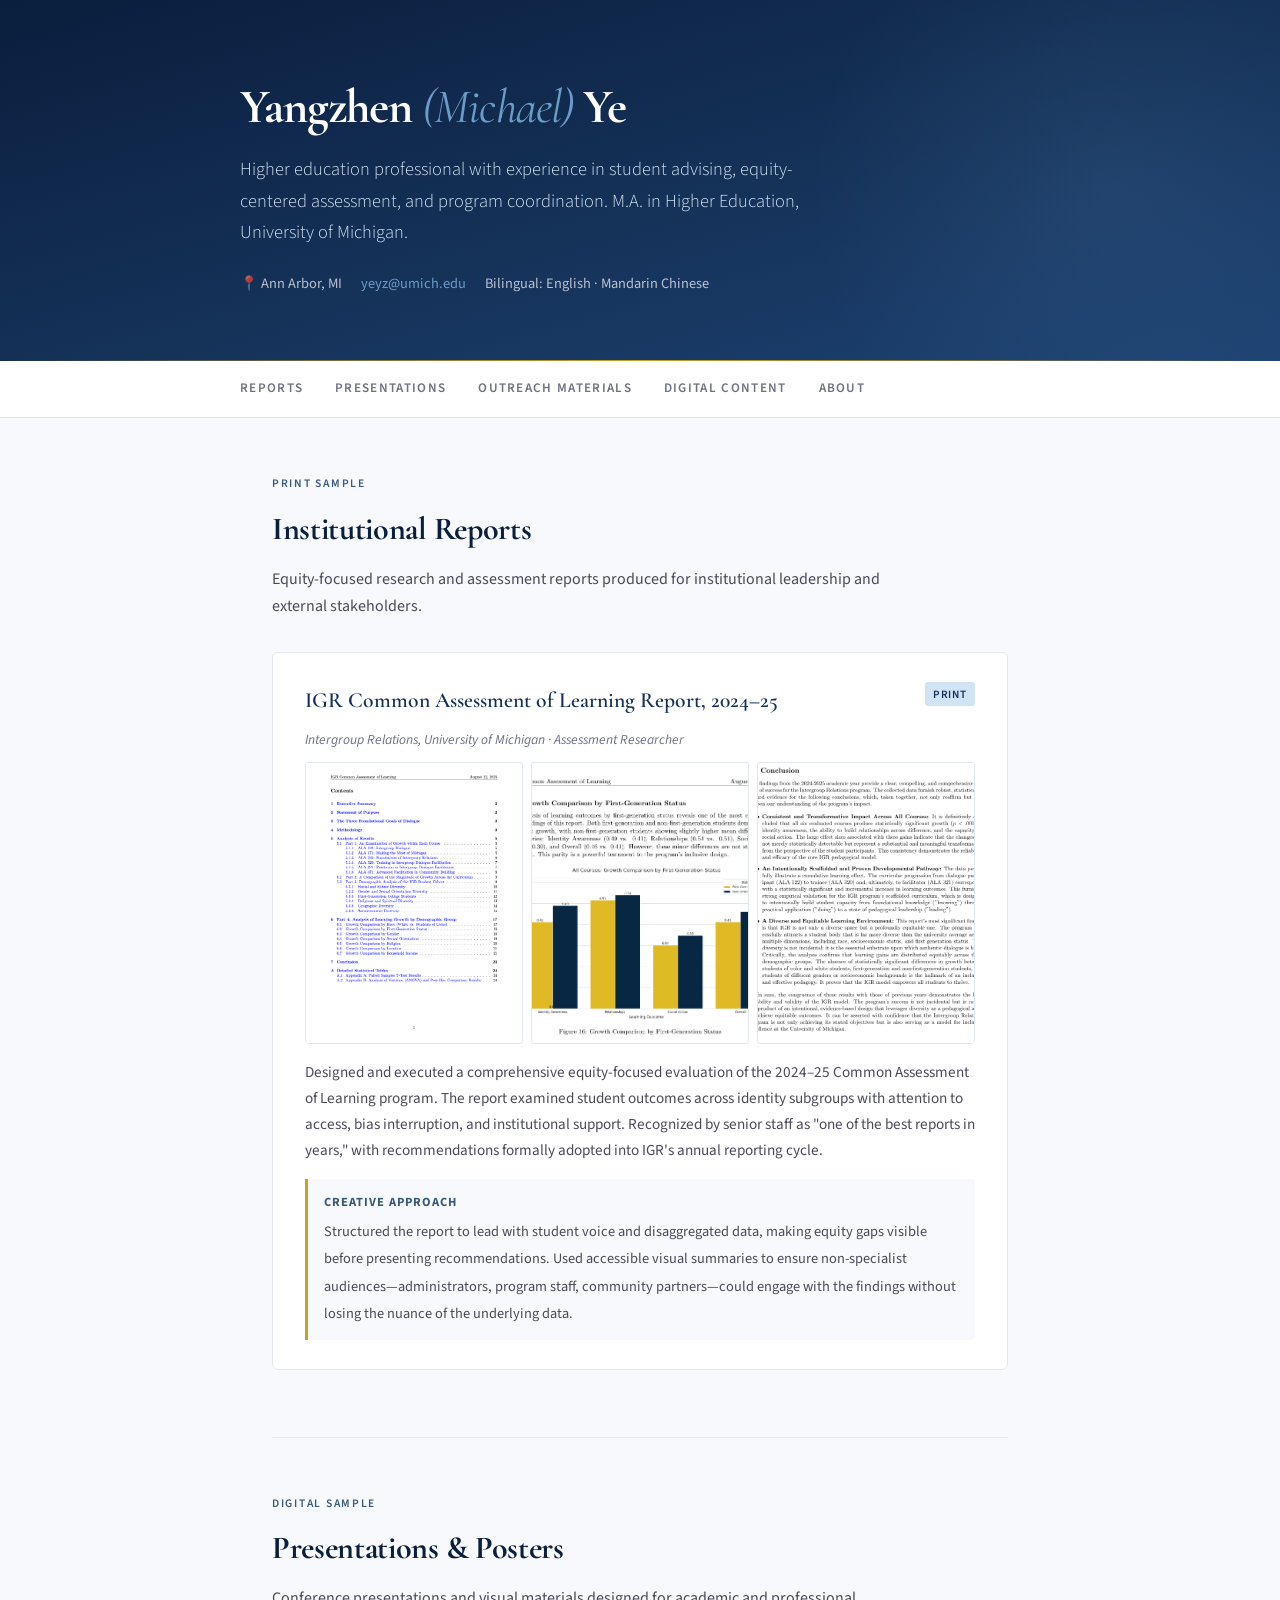
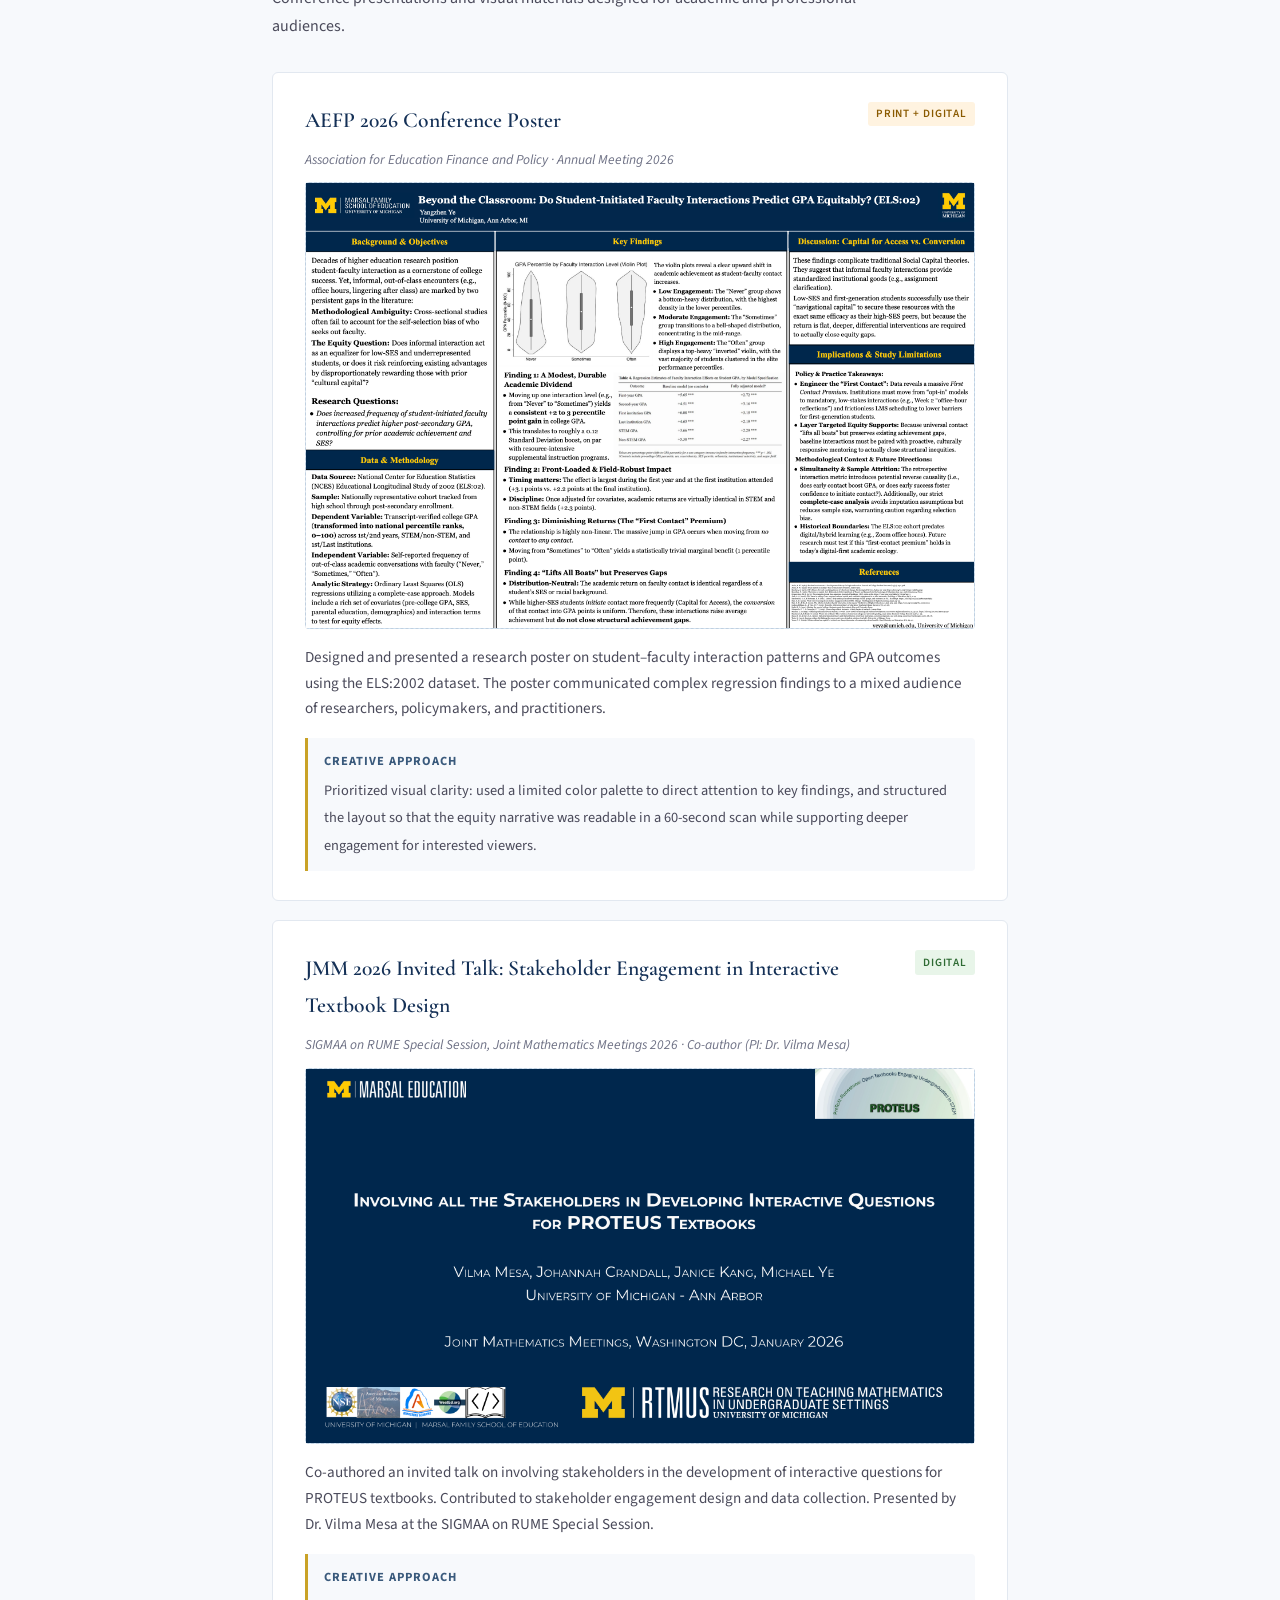
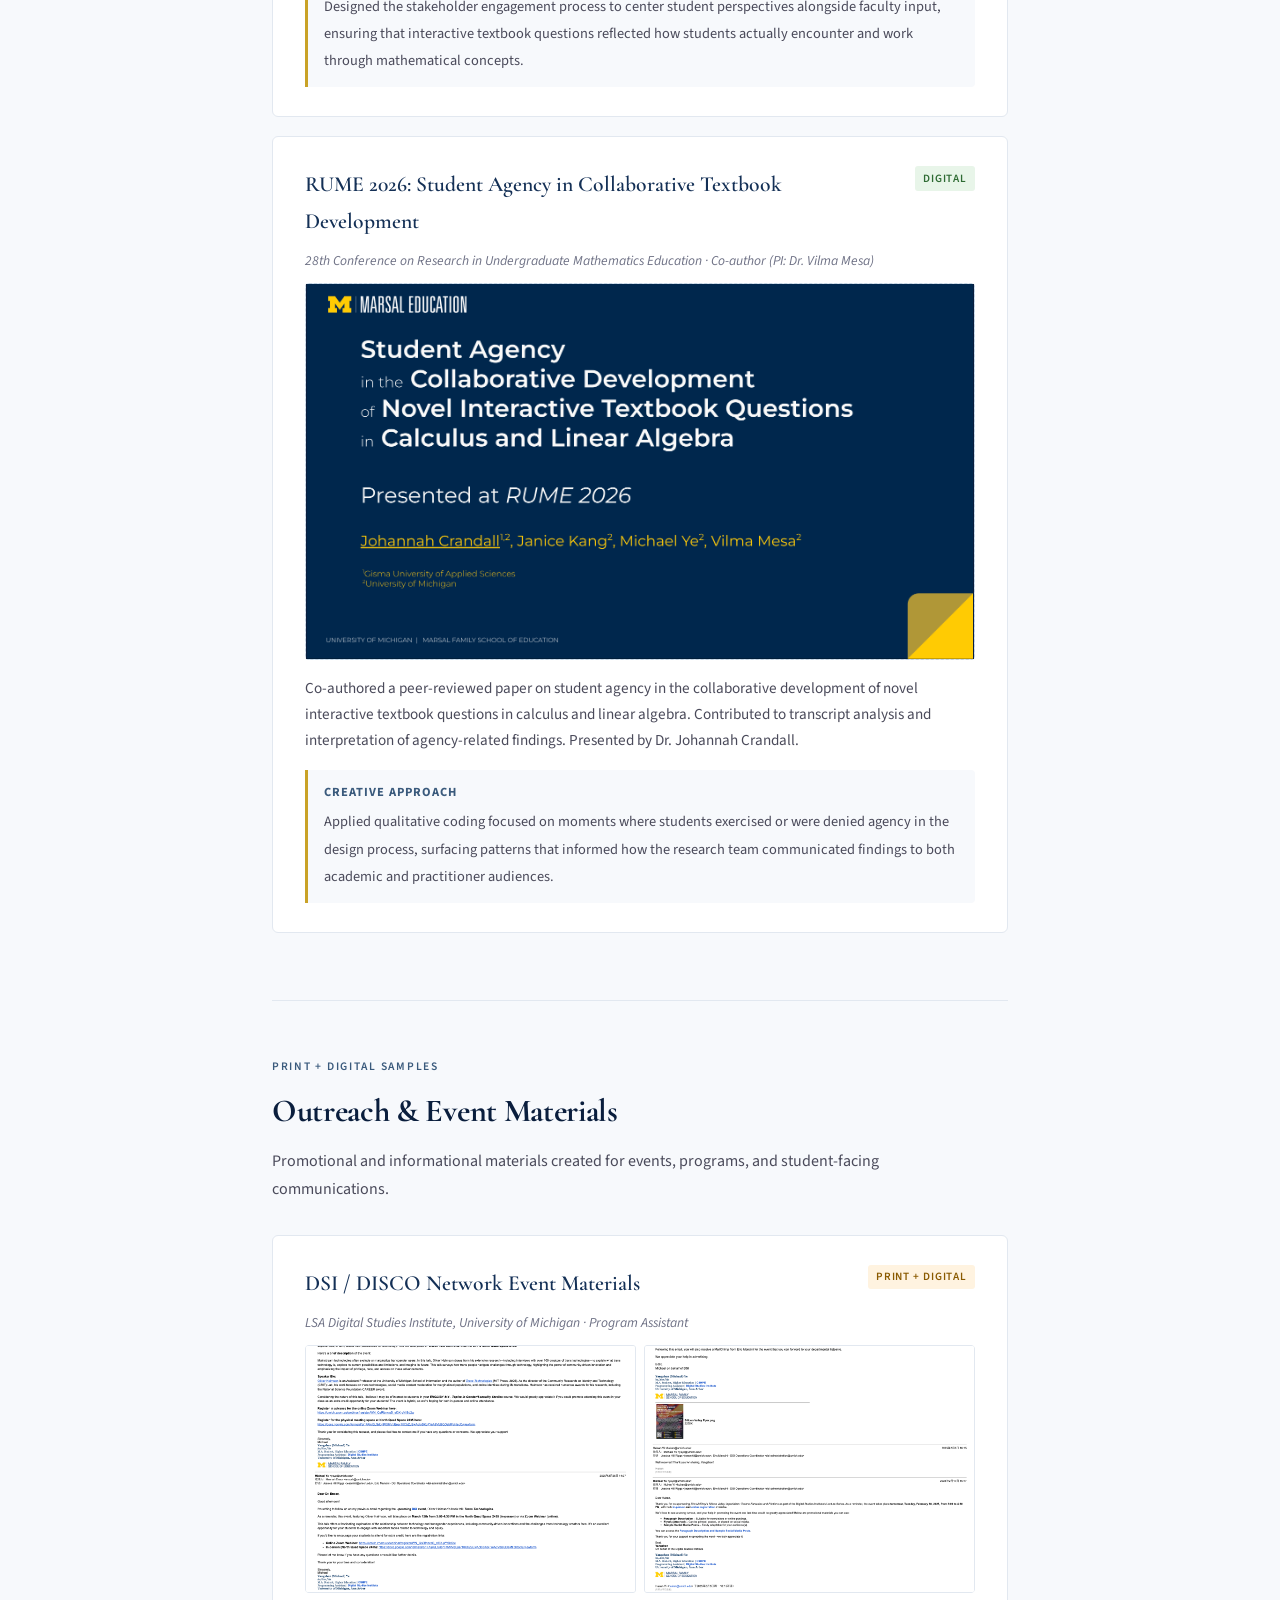
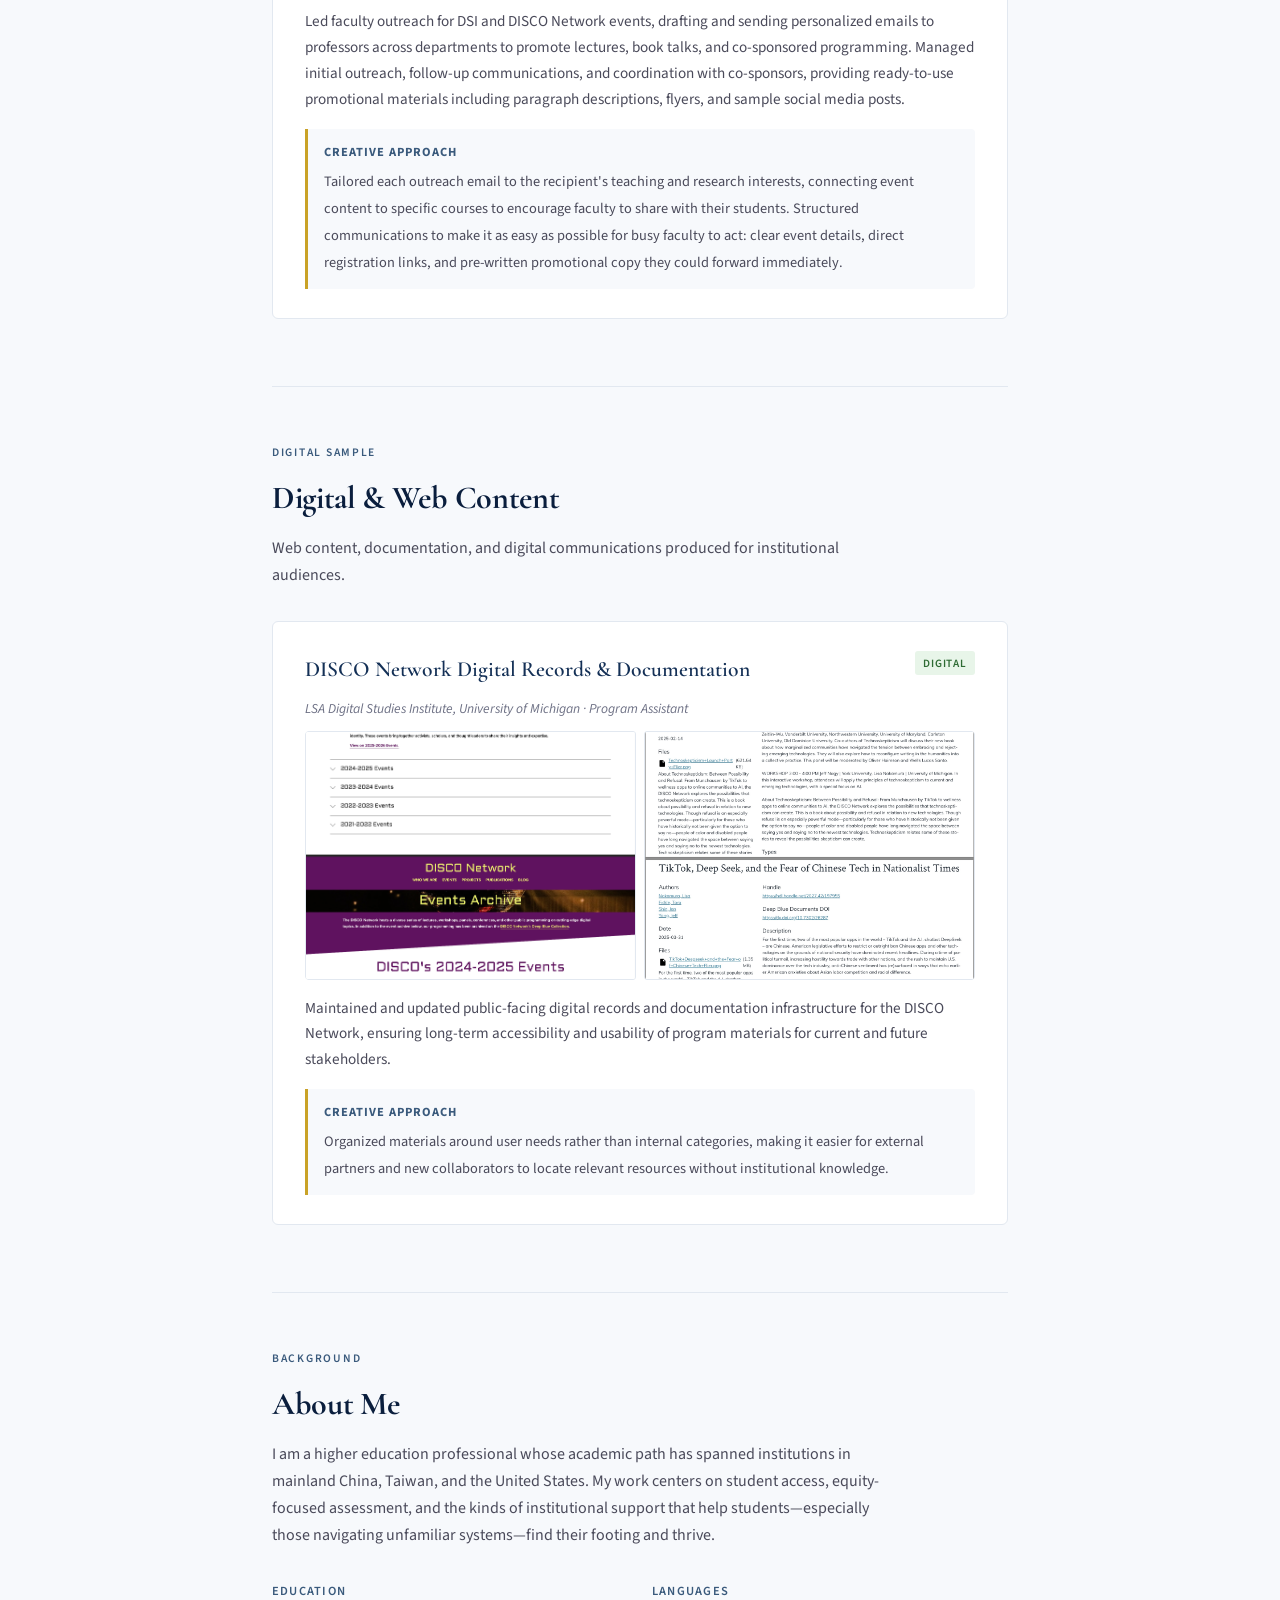
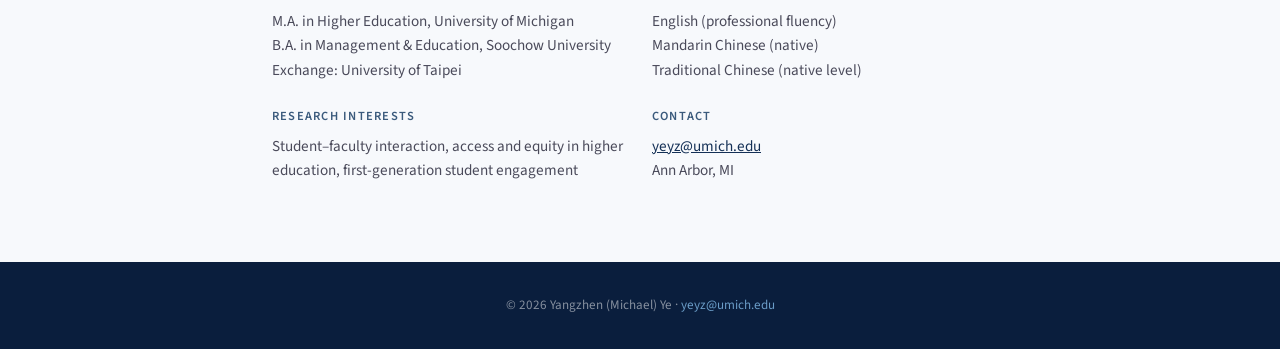
==== commit 7648dc4e: "Add files via upload" ====
--- a/index.html
+++ b/index.html
@@ -3,122 +3,402 @@
 <head>
 <meta charset="UTF-8">
 <meta name="viewport" content="width=device-width, initial-scale=1.0">
-<title>Yangzhen (Michael) Ye &mdash; Portfolio</title>
-<link rel="preconnect" href="https://fonts.googleapis.com"><link href="https://fonts.googleapis.com/css2?family=Cormorant+Garamond:ital,wght@0,400;0,600;0,700;1,400&family=Source+Sans+3:wght@300;400;500;600&display=swap" rel="stylesheet">
+<title>Yangzhen (Michael) Ye — Portfolio</title>
+<link rel="preconnect" href="https://fonts.googleapis.com">
+<link href="https://fonts.googleapis.com/css2?family=Cormorant+Garamond:ital,wght@0,400;0,600;0,700;1,400&family=Source+Sans+3:wght@300;400;500;600&display=swap" rel="stylesheet">
 <style>
 *, *::before, *::after { margin: 0; padding: 0; box-sizing: border-box; }
+
 :root {
-  --navy: #0a1e3d; --navy-mid: #143056; --navy-light: #1d4272;
-  --slate: #3a5a7c; --sky: #6a9cc7; --ice: #d0e4f5;
-  --cream: #f7f9fc; --white: #ffffff; --gold: #c9a227;
-  --text: #1a1a2e; --text-mid: #4a4a5a; --text-light: #6e7185;
+  --navy: #0a1e3d;
+  --navy-mid: #143056;
+  --navy-light: #1d4272;
+  --slate: #3a5a7c;
+  --sky: #6a9cc7;
+  --ice: #d0e4f5;
+  --cream: #f7f9fc;
+  --white: #ffffff;
+  --gold: #c9a227;
+  --text: #1a1a2e;
+  --text-mid: #4a4a5a;
+  --text-light: #6e7185;
   --font-display: 'Cormorant Garamond', Georgia, serif;
   --font-body: 'Source Sans 3', 'Segoe UI', sans-serif;
 }
+
 html { scroll-behavior: smooth; }
-body { font-family: var(--font-body); color: var(--text); background: var(--cream); line-height: 1.7; -webkit-font-smoothing: antialiased; }
-
-/* HERO */
-.hero { background: linear-gradient(165deg, var(--navy) 0%, var(--navy-mid) 50%, var(--navy-light) 100%); color: var(--white); padding: 5rem 2rem 4rem; position: relative; overflow: hidden; }
-.hero::before { content: ''; position: absolute; top: -30%; right: -10%; width: 600px; height: 600px; background: radial-gradient(circle, rgba(106,156,199,0.12) 0%, transparent 70%); border-radius: 50%; }
-.hero::after { content: ''; position: absolute; bottom: 0; left: 0; right: 0; height: 1px; background: linear-gradient(90deg, transparent, var(--gold), transparent); }
-.hero-inner { max-width: 800px; margin: 0 auto; position: relative; z-index: 1; }
-.hero h1 { font-family: var(--font-display); font-size: 3rem; font-weight: 700; letter-spacing: -0.02em; line-height: 1.15; margin-bottom: 0.4em; }
-.hero h1 span { color: var(--sky); font-weight: 400; font-style: italic; }
-.hero-subtitle { font-size: 1.15rem; font-weight: 300; color: var(--ice); max-width: 600px; line-height: 1.7; margin-bottom: 1.5rem; }
-.hero-contact { display: flex; flex-wrap: wrap; gap: 1.2rem; font-size: 0.9rem; color: rgba(255,255,255,0.7); }
-.hero-contact a { color: var(--sky); text-decoration: none; transition: color 0.2s; }
+
+body {
+  font-family: var(--font-body);
+  color: var(--text);
+  background: var(--cream);
+  line-height: 1.7;
+  font-weight: 400;
+  -webkit-font-smoothing: antialiased;
+}
+
+/* ── HERO ── */
+.hero {
+  background: linear-gradient(165deg, var(--navy) 0%, var(--navy-mid) 50%, var(--navy-light) 100%);
+  color: var(--white);
+  padding: 5rem 2rem 4rem;
+  position: relative;
+  overflow: hidden;
+}
+
+.hero::before {
+  content: '';
+  position: absolute;
+  top: -30%; right: -10%;
+  width: 600px; height: 600px;
+  background: radial-gradient(circle, rgba(106,156,199,0.12) 0%, transparent 70%);
+  border-radius: 50%;
+}
+
+.hero::after {
+  content: '';
+  position: absolute;
+  bottom: 0; left: 0; right: 0;
+  height: 1px;
+  background: linear-gradient(90deg, transparent, var(--gold), transparent);
+}
+
+.hero-inner {
+  max-width: 800px;
+  margin: 0 auto;
+  position: relative;
+  z-index: 1;
+}
+
+.hero h1 {
+  font-family: var(--font-display);
+  font-size: 3rem;
+  font-weight: 700;
+  letter-spacing: -0.02em;
+  line-height: 1.15;
+  margin-bottom: 0.4em;
+}
+
+.hero h1 span {
+  color: var(--sky);
+  font-weight: 400;
+  font-style: italic;
+}
+
+.hero-subtitle {
+  font-size: 1.15rem;
+  font-weight: 300;
+  color: var(--ice);
+  max-width: 600px;
+  line-height: 1.7;
+  margin-bottom: 1.5rem;
+}
+
+.hero-contact {
+  display: flex;
+  flex-wrap: wrap;
+  gap: 1.2rem;
+  font-size: 0.9rem;
+  color: rgba(255,255,255,0.7);
+}
+
+.hero-contact a {
+  color: var(--sky);
+  text-decoration: none;
+  transition: color 0.2s;
+}
+
 .hero-contact a:hover { color: var(--gold); }
 
-/* NAV */
-.nav { background: var(--white); border-bottom: 1px solid var(--ice); position: sticky; top: 0; z-index: 100; padding: 0 2rem; }
-.nav-inner { max-width: 800px; margin: 0 auto; display: flex; gap: 2rem; overflow-x: auto; }
-.nav a { display: block; padding: 1rem 0; font-size: 0.82rem; font-weight: 600; text-transform: uppercase; letter-spacing: 0.1em; color: var(--text-light); text-decoration: none; white-space: nowrap; border-bottom: 2px solid transparent; transition: color 0.2s, border-color 0.2s; }
-.nav a:hover { color: var(--navy); border-bottom-color: var(--gold); }
-
-/* MAIN */
+/* ── NAV ── */
+.nav {
+  background: var(--white);
+  border-bottom: 1px solid var(--ice);
+  position: sticky;
+  top: 0;
+  z-index: 100;
+  padding: 0 2rem;
+}
+
+.nav-inner {
+  max-width: 800px;
+  margin: 0 auto;
+  display: flex;
+  gap: 2rem;
+  overflow-x: auto;
+}
+
+.nav a {
+  display: block;
+  padding: 1rem 0;
+  font-size: 0.82rem;
+  font-weight: 600;
+  text-transform: uppercase;
+  letter-spacing: 0.1em;
+  color: var(--text-light);
+  text-decoration: none;
+  white-space: nowrap;
+  border-bottom: 2px solid transparent;
+  transition: color 0.2s, border-color 0.2s;
+}
+
+.nav a:hover, .nav a.active {
+  color: var(--navy);
+  border-bottom-color: var(--gold);
+}
+
+/* ── MAIN ── */
 .main { max-width: 800px; margin: 0 auto; padding: 0 2rem; }
-.section { padding: 3.5rem 0 3rem; border-bottom: 1px solid #e2e8f0; }
+
+/* ── SECTION ── */
+.section {
+  padding: 3.5rem 0 3rem;
+  border-bottom: 1px solid #e2e8f0;
+}
+
 .section:last-child { border-bottom: none; }
-.section-label { font-size: 0.72rem; font-weight: 600; text-transform: uppercase; letter-spacing: 0.15em; color: var(--slate); margin-bottom: 0.5rem; }
-.section h2 { font-family: var(--font-display); font-size: 2rem; font-weight: 700; color: var(--navy); margin-bottom: 0.6rem; }
-.section-intro { color: var(--text-mid); font-size: 1rem; max-width: 620px; margin-bottom: 2rem; }
-
-/* PROJECT CARD */
-.project { background: var(--white); border: 1px solid #e2e8f0; border-radius: 6px; padding: 1.8rem 2rem; margin-bottom: 1.2rem; transition: box-shadow 0.25s, border-color 0.25s; }
-.project:hover { box-shadow: 0 4px 20px rgba(10,30,61,0.07); border-color: var(--sky); }
-.project-header { display: flex; justify-content: space-between; align-items: flex-start; gap: 1rem; margin-bottom: 0.6rem; }
-.project h3 { font-family: var(--font-display); font-size: 1.35rem; font-weight: 600; color: var(--navy-mid); }
-.project h3 a { color: inherit; text-decoration: none; border-bottom: 1px solid transparent; transition: border-color 0.2s; }
-.project h3 a:hover { border-bottom-color: var(--gold); }
-.project-tag { font-size: 0.7rem; font-weight: 600; text-transform: uppercase; letter-spacing: 0.08em; padding: 0.25em 0.7em; border-radius: 3px; white-space: nowrap; flex-shrink: 0; }
-.tag-print { background: var(--ice); color: var(--navy-mid); }
-.tag-digital { background: #e8f5e9; color: #2e6b33; }
-.tag-both { background: #fff3e0; color: #8a5a00; }
-.project-context { font-size: 0.85rem; color: var(--text-light); margin-bottom: 0.7rem; font-style: italic; }
-.project p { color: var(--text-mid); font-size: 0.95rem; line-height: 1.7; margin-bottom: 0.8rem; }
-
-/* THUMBNAIL (overview on index) */
-.project-thumb { width: 100%; aspect-ratio: 16/9; border-radius: 4px; margin-bottom: 1rem; overflow: hidden; cursor: pointer; }
-.project-thumb img { width: 100%; height: 100%; object-fit: cover; transition: transform 0.3s; }
-.project-thumb:hover img { transform: scale(1.03); }
-.project-thumb.ratio-3-2 { aspect-ratio: 3/2; }
-.project-thumb img.contain { object-fit: contain; background: #f0f4f8; }
-.project-thumb img.dark-bg { background: #0a1e3d; }
-
-/* EXPANDABLE DETAILS */
-.project-details { max-height: 0; overflow: hidden; transition: max-height 0.4s ease; }
-.project.expanded .project-details { max-height: 600px; }
-.expand-btn { display: inline-flex; align-items: center; gap: 0.4rem; font-size: 0.82rem; font-weight: 600; color: var(--slate); background: none; border: none; cursor: pointer; padding: 0.5rem 0; transition: color 0.2s; }
-.expand-btn:hover { color: var(--navy); }
-.expand-btn .arrow { display: inline-block; transition: transform 0.3s; font-size: 0.7rem; }
-.project.expanded .expand-btn .arrow { transform: rotate(180deg); }
-
-/* PROJECT APPROACH */
-.project-approach { background: var(--cream); border-left: 3px solid var(--gold); padding: 0.8rem 1rem; margin-top: 1rem; border-radius: 0 4px 4px 0; }
-.project-approach strong { font-size: 0.78rem; text-transform: uppercase; letter-spacing: 0.08em; color: var(--slate); display: block; margin-bottom: 0.3rem; }
-.project-approach span { font-size: 0.9rem; color: var(--text-mid); line-height: 1.6; }
-
-/* VIEW PROJECT LINK */
-.project-link { display: inline-block; margin-top: 0.8rem; font-size: 0.85rem; font-weight: 600; color: var(--navy-mid); text-decoration: none; border-bottom: 1px solid var(--sky); padding-bottom: 1px; transition: color 0.2s, border-color 0.2s; }
-.project-link:hover { color: var(--gold); border-color: var(--gold); }
-
-/* IMAGE GALLERY (detail pages) */
-.project-gallery { display: grid; gap: 8px; margin-bottom: 1rem; border-radius: 4px; overflow: hidden; }
+
+.section-label {
+  font-size: 0.72rem;
+  font-weight: 600;
+  text-transform: uppercase;
+  letter-spacing: 0.15em;
+  color: var(--slate);
+  margin-bottom: 0.5rem;
+}
+
+.section h2 {
+  font-family: var(--font-display);
+  font-size: 2rem;
+  font-weight: 700;
+  color: var(--navy);
+  margin-bottom: 0.6rem;
+  letter-spacing: -0.01em;
+}
+
+.section-intro {
+  color: var(--text-mid);
+  font-size: 1rem;
+  max-width: 620px;
+  margin-bottom: 2rem;
+}
+
+/* ── PROJECT CARD ── */
+.project {
+  background: var(--white);
+  border: 1px solid #e2e8f0;
+  border-radius: 6px;
+  padding: 1.8rem 2rem;
+  margin-bottom: 1.2rem;
+  transition: box-shadow 0.25s, border-color 0.25s;
+}
+
+.project:hover {
+  box-shadow: 0 4px 20px rgba(10,30,61,0.07);
+  border-color: var(--sky);
+}
+
+.project-header {
+  display: flex;
+  justify-content: space-between;
+  align-items: flex-start;
+  gap: 1rem;
+  margin-bottom: 0.6rem;
+}
+
+.project h3 {
+  font-family: var(--font-display);
+  font-size: 1.35rem;
+  font-weight: 600;
+  color: var(--navy-mid);
+}
+
+.project-tag {
+  font-size: 0.7rem;
+  font-weight: 600;
+  text-transform: uppercase;
+  letter-spacing: 0.08em;
+  padding: 0.25em 0.7em;
+  border-radius: 3px;
+  white-space: nowrap;
+  flex-shrink: 0;
+}
+
+.tag-print {
+  background: var(--ice);
+  color: var(--navy-mid);
+}
+
+.tag-digital {
+  background: #e8f5e9;
+  color: #2e6b33;
+}
+
+.tag-both {
+  background: #fff3e0;
+  color: #8a5a00;
+}
+
+.project-context {
+  font-size: 0.85rem;
+  color: var(--text-light);
+  margin-bottom: 0.7rem;
+  font-style: italic;
+}
+
+.project p {
+  color: var(--text-mid);
+  font-size: 0.95rem;
+  line-height: 1.7;
+  margin-bottom: 0.8rem;
+}
+
+.project-approach {
+  background: var(--cream);
+  border-left: 3px solid var(--gold);
+  padding: 0.8rem 1rem;
+  margin-top: 1rem;
+  border-radius: 0 4px 4px 0;
+}
+
+.project-approach strong {
+  font-size: 0.78rem;
+  text-transform: uppercase;
+  letter-spacing: 0.08em;
+  color: var(--slate);
+  display: block;
+  margin-bottom: 0.3rem;
+}
+
+.project-approach span {
+  font-size: 0.9rem;
+  color: var(--text-mid);
+  line-height: 1.6;
+}
+
+.project-link {
+  display: inline-block;
+  margin-top: 0.8rem;
+  font-size: 0.85rem;
+  font-weight: 600;
+  color: var(--navy-mid);
+  text-decoration: none;
+  border-bottom: 1px solid var(--sky);
+  padding-bottom: 1px;
+  transition: color 0.2s, border-color 0.2s;
+}
+
+.project-link:hover {
+  color: var(--gold);
+  border-color: var(--gold);
+}
+
+/* ── IMAGE PLACEHOLDER ── */
+.project-image {
+  width: 100%;
+  aspect-ratio: 16/9;
+  background: linear-gradient(135deg, var(--ice) 0%, #e2e8f0 100%);
+  border-radius: 4px;
+  margin-bottom: 1rem;
+  display: flex;
+  align-items: center;
+  justify-content: center;
+  color: var(--slate);
+  font-size: 0.85rem;
+  font-style: italic;
+  border: 1px dashed #c0d0e0;
+}
+
+/* ── IMAGE GRID (for multiple screenshots) ── */
+.project-gallery {
+  display: grid;
+  gap: 8px;
+  margin-bottom: 1rem;
+  border-radius: 4px;
+  overflow: hidden;
+}
+
 .project-gallery.grid-2 { grid-template-columns: 1fr 1fr; }
 .project-gallery.grid-2 img { aspect-ratio: 4/3; }
 .project-gallery.grid-3 { grid-template-columns: 1fr 1fr 1fr; }
-.project-gallery img { width: 100%; height: 100%; object-fit: cover; border-radius: 3px; border: 1px solid #e2e8f0; cursor: pointer; transition: transform 0.2s, box-shadow 0.2s; }
-.project-gallery img:hover { transform: scale(1.02); box-shadow: 0 2px 12px rgba(10,30,61,0.12); }
-
-/* FULL IMAGE (detail pages) */
-.project-full-image { width: 100%; border-radius: 4px; margin-bottom: 1.5rem; overflow: hidden; }
-.project-full-image img { width: 100%; object-fit: contain; }
-
-/* ABOUT */
-.about-grid { display: grid; grid-template-columns: 1fr 1fr; gap: 1.5rem; }
-.about-item h4 { font-size: 0.78rem; font-weight: 600; text-transform: uppercase; letter-spacing: 0.1em; color: var(--slate); margin-bottom: 0.4rem; }
-.about-item p { font-size: 0.95rem; color: var(--text-mid); line-height: 1.6; }
-
-/* LIGHTBOX */
-.lightbox { display: none; position: fixed; inset: 0; background: rgba(10,30,61,0.92); z-index: 1000; align-items: center; justify-content: center; cursor: zoom-out; padding: 2rem; }
+.project-gallery.grid-4 { grid-template-columns: 1fr 1fr; }
+
+.project-gallery img {
+  width: 100%;
+  height: 100%;
+  object-fit: cover;
+  border-radius: 3px;
+  border: 1px solid #e2e8f0;
+  cursor: pointer;
+  transition: transform 0.2s, box-shadow 0.2s;
+}
+
+.project-gallery img:hover {
+  transform: scale(1.02);
+  box-shadow: 0 2px 12px rgba(10,30,61,0.12);
+}
+
+/* lightbox for full-size view */
+.lightbox {
+  display: none;
+  position: fixed;
+  inset: 0;
+  background: rgba(10,30,61,0.92);
+  z-index: 1000;
+  align-items: center;
+  justify-content: center;
+  cursor: zoom-out;
+  padding: 2rem;
+}
+
 .lightbox.active { display: flex; }
-.lightbox img { max-width: 90vw; max-height: 90vh; object-fit: contain; border-radius: 4px; box-shadow: 0 8px 40px rgba(0,0,0,0.4); }
-
-/* FOOTER */
-.footer { background: var(--navy); color: rgba(255,255,255,0.5); text-align: center; padding: 2rem; font-size: 0.82rem; margin-top: 2rem; }
-.footer a { color: var(--sky); text-decoration: none; }
-
-/* BACK LINK (detail pages) */
-.back-link { display: inline-flex; align-items: center; gap: 0.4rem; font-size: 0.85rem; font-weight: 600; color: var(--slate); text-decoration: none; margin-bottom: 2rem; transition: color 0.2s; }
-.back-link:hover { color: var(--navy); }
-
-/* DETAIL PAGE BODY */
-.detail-body h4 { font-family: var(--font-display); font-size: 1.2rem; font-weight: 600; color: var(--navy-mid); margin: 1.5rem 0 0.5rem; }
-.detail-body ul { margin-left: 1.2em; margin-bottom: 1rem; }
-.detail-body li { color: var(--text-mid); font-size: 0.95rem; line-height: 1.7; margin-bottom: 0.4rem; }
-
-/* RESPONSIVE */
+
+.lightbox img {
+  max-width: 90vw;
+  max-height: 90vh;
+  object-fit: contain;
+  border-radius: 4px;
+  box-shadow: 0 8px 40px rgba(0,0,0,0.4);
+}
+
+/* ── ABOUT SECTION ── */
+.about-grid {
+  display: grid;
+  grid-template-columns: 1fr 1fr;
+  gap: 1.5rem;
+}
+
+.about-item h4 {
+  font-size: 0.78rem;
+  font-weight: 600;
+  text-transform: uppercase;
+  letter-spacing: 0.1em;
+  color: var(--slate);
+  margin-bottom: 0.4rem;
+}
+
+.about-item p {
+  font-size: 0.95rem;
+  color: var(--text-mid);
+  line-height: 1.6;
+}
+
+/* ── FOOTER ── */
+.footer {
+  background: var(--navy);
+  color: rgba(255,255,255,0.5);
+  text-align: center;
+  padding: 2rem;
+  font-size: 0.82rem;
+  margin-top: 2rem;
+}
+
+.footer a {
+  color: var(--sky);
+  text-decoration: none;
+}
+
+/* ── RESPONSIVE ── */
 @media (max-width: 640px) {
   .hero { padding: 3.5rem 1.5rem 3rem; }
   .hero h1 { font-size: 2.2rem; }
@@ -126,14 +406,18 @@
   .project { padding: 1.4rem 1.2rem; }
   .about-grid { grid-template-columns: 1fr; }
   .nav-inner { gap: 1.2rem; }
-  .project-gallery.grid-3 { grid-template-columns: 1fr 1fr; }
-}
-
+}
+
+/* ── ANIMATION ── */
 @keyframes fadeUp {
   from { opacity: 0; transform: translateY(18px); }
   to { opacity: 1; transform: translateY(0); }
 }
-.hero-inner > * { animation: fadeUp 0.6s ease-out both; }
+
+.hero-inner > * {
+  animation: fadeUp 0.6s ease-out both;
+}
+
 .hero h1 { animation-delay: 0.1s; }
 .hero-subtitle { animation-delay: 0.2s; }
 .hero-contact { animation-delay: 0.3s; }
@@ -141,7 +425,7 @@
 </head>
 <body>
 
-
+<!-- ════════════════════════════════════════ HERO ════════════════════════════════════════ -->
 <header class="hero">
   <div class="hero-inner">
     <h1>Yangzhen <span>(Michael)</span> Ye</h1>
@@ -149,14 +433,14 @@
       Higher education professional with experience in student advising, equity-centered assessment, and program coordination. M.A. in Higher Education, University of Michigan.
     </p>
     <div class="hero-contact">
-      <span>&#x1F4CD; Ann Arbor, MI</span>
-      <a href="mailto:yeyz&#64;umich.edu">yeyz&#64;umich.edu</a>
-      <span>Bilingual: English &middot; Mandarin Chinese</span>
+      <span>📍 Ann Arbor, MI</span>
+      <a href="mailto:yeyz@umich.edu">yeyz@umich.edu</a>
+      <span>Bilingual: English · Mandarin Chinese</span>
     </div>
   </div>
 </header>
 
-
+<!-- ════════════════════════════════════════ NAV ════════════════════════════════════════ -->
 <nav class="nav">
   <div class="nav-inner">
     <a href="#reports">Reports</a>
@@ -167,187 +451,188 @@
   </div>
 </nav>
 
+<!-- ════════════════════════════════════════ MAIN ════════════════════════════════════════ -->
 <main class="main">
 
+  <!-- ── REPORTS ── -->
   <section class="section" id="reports">
     <div class="section-label">Print Sample</div>
     <h2>Institutional Reports</h2>
-    <p class="section-intro">Equity-focused research and assessment reports produced for institutional leadership and external stakeholders.</p>
-    
+    <p class="section-intro">
+      Equity-focused research and assessment reports produced for institutional leadership and external stakeholders.
+    </p>
+
     <div class="project">
       <div class="project-header">
-        <h3><a href="projects/igr.html">IGR Common Assessment of Learning Report, 2024&ndash;25</a></h3>
+        <h3>IGR Common Assessment of Learning Report, 2024–25</h3>
         <span class="project-tag tag-print">Print</span>
       </div>
-      <div class="project-context">Intergroup Relations, University of Michigan &middot; Assessment Researcher</div>
-      <div class="project-thumb" onclick="location.href='projects/igr.html'"><img src="igr-cover.png" alt="IGR Report"></div>
-      <p>Designed and executed a comprehensive equity-focused evaluation of the 2024&ndash;25 Common Assessment of Learning program. Recognized by senior staff as &ldquo;one of the best reports in years.&rdquo;</p>
-      <div style="display:flex;align-items:center;gap:1.5rem;">
-        <button class="expand-btn" onclick="toggleExpand(this)">More details <span class="arrow">&#9660;</span></button>
-        <a href="projects/igr.html" class="project-link">View full project &rarr;</a>
-      </div>
-      <div class="project-details">
-        
-          <p>The report examined student outcomes across identity subgroups with attention to access, bias interruption, and institutional support. Recommendations were formally adopted into IGR&rsquo;s annual reporting cycle.</p>
-          <div class="project-approach">
-            <strong>Creative Approach</strong>
-            <span>Structured the report to lead with student voice and disaggregated data, making equity gaps visible before presenting recommendations. Used accessible visual summaries to ensure non-specialist audiences could engage with the findings without losing nuance.</span>
-          </div>
-        
-      </div>
+      <div class="project-context">Intergroup Relations, University of Michigan · Assessment Researcher</div>
+      <!-- Replace src values with your actual image files -->
+      <div class="project-gallery grid-3">
+        <img src="igr-cover.png" alt="IGR Report cover page" onclick="openLightbox(this)">
+        <img src="igr-data.png" alt="IGR Report data visualization" onclick="openLightbox(this)">
+        <img src="igr-findings.png" alt="IGR Report key findings" onclick="openLightbox(this)">
+      </div>
+      <p>
+        Designed and executed a comprehensive equity-focused evaluation of the 2024–25 Common Assessment of Learning program. The report examined student outcomes across identity subgroups with attention to access, bias interruption, and institutional support. Recognized by senior staff as "one of the best reports in years," with recommendations formally adopted into IGR's annual reporting cycle.
+      </p>
+      <div class="project-approach">
+        <strong>Creative Approach</strong>
+        <span>
+          <!-- TODO: Michael to fill in his own explanation of design/communication choices -->
+          Structured the report to lead with student voice and disaggregated data, making equity gaps visible before presenting recommendations. Used accessible visual summaries to ensure non-specialist audiences—administrators, program staff, community partners—could engage with the findings without losing the nuance of the underlying data.
+        </span>
+      </div>
+      <!-- TODO: Add link to PDF if shareable -->
+      <!-- <a href="files/igr-report.pdf" class="project-link" target="_blank">View full report →</a> -->
     </div>
 
   </section>
 
+  <!-- ── PRESENTATIONS ── -->
   <section class="section" id="presentations">
     <div class="section-label">Digital Sample</div>
     <h2>Presentations &amp; Posters</h2>
-    <p class="section-intro">Conference presentations and visual materials designed for academic and professional audiences.</p>
-    
+    <p class="section-intro">
+      Conference presentations and visual materials designed for academic and professional audiences.
+    </p>
+
     <div class="project">
       <div class="project-header">
-        <h3><a href="projects/aefp.html">AEFP 2026 Conference Poster</a></h3>
+        <h3>AEFP 2026 Conference Poster</h3>
         <span class="project-tag tag-both">Print + Digital</span>
       </div>
-      <div class="project-context">Association for Education Finance and Policy &middot; Annual Meeting 2026</div>
-      <div class="project-thumb ratio-3-2" onclick="location.href='projects/aefp.html'"><img src="poster.png" alt="AEFP poster" class="contain"></div>
-      <p>Designed and presented a research poster on student&ndash;faculty interaction patterns and GPA outcomes using the ELS:2002 dataset. First and sole author; independent project.</p>
-      <div style="display:flex;align-items:center;gap:1.5rem;">
-        <button class="expand-btn" onclick="toggleExpand(this)">More details <span class="arrow">&#9660;</span></button>
-        <a href="projects/aefp.html" class="project-link">View full project &rarr;</a>
-      </div>
-      <div class="project-details">
-        
-          <p>The poster communicated complex regression findings to a mixed audience of researchers, policymakers, and practitioners at the AEFP annual meeting.</p>
-          <div class="project-approach">
-            <strong>Creative Approach</strong>
-            <span>Prioritized visual clarity with a limited color palette. Structured the layout so the equity narrative was readable in a 60-second scan while supporting deeper engagement.</span>
-          </div>
-        
-      </div>
-    </div>
-
+      <div class="project-context">Association for Education Finance and Policy · Annual Meeting 2026</div>
+      <div class="project-image" style="aspect-ratio:3/2;"><img src="poster.png" alt="AEFP 2026 research poster" style="width:100%;height:100%;object-fit:contain;cursor:pointer;background:#f0f4f8;" onclick="openLightbox(this)"></div>
+      <p>
+        Designed and presented a research poster on student–faculty interaction patterns and GPA outcomes using the ELS:2002 dataset. The poster communicated complex regression findings to a mixed audience of researchers, policymakers, and practitioners.
+      </p>
+      <div class="project-approach">
+        <strong>Creative Approach</strong>
+        <span>
+          <!-- TODO: Fill in -->
+          Prioritized visual clarity: used a limited color palette to direct attention to key findings, and structured the layout so that the equity narrative was readable in a 60-second scan while supporting deeper engagement for interested viewers.
+        </span>
+      </div>
+    </div>
 
     <div class="project">
       <div class="project-header">
-        <h3><a href="projects/jmm.html">JMM 2026 Invited Talk: Stakeholder Engagement in Interactive Textbook Design</a></h3>
+        <h3>JMM 2026 Invited Talk: Stakeholder Engagement in Interactive Textbook Design</h3>
         <span class="project-tag tag-digital">Digital</span>
       </div>
-      <div class="project-context">SIGMAA on RUME Special Session, Joint Mathematics Meetings 2026 &middot; Co-author (PI: Dr. Vilma Mesa)</div>
-      <div class="project-thumb" onclick="location.href='projects/jmm.html'"><img src="jmm.png" alt="JMM title slide" class="contain dark-bg"></div>
-      <p>Co-authored an invited talk on involving stakeholders in developing interactive questions for PROTEUS textbooks. Contributed to stakeholder engagement design and data collection.</p>
-      <div style="display:flex;align-items:center;gap:1.5rem;">
-        <button class="expand-btn" onclick="toggleExpand(this)">More details <span class="arrow">&#9660;</span></button>
-        <a href="projects/jmm.html" class="project-link">View full project &rarr;</a>
-      </div>
-      <div class="project-details">
-        
-          <p>Presented by Dr. Vilma Mesa at the SIGMAA on RUME Special Session. The talk examined how students, instructors, and developers collaborate in creating effective interactive textbook content.</p>
-          <div class="project-approach">
-            <strong>Creative Approach</strong>
-            <span>Designed the stakeholder engagement process to center student perspectives alongside faculty input, ensuring interactive questions reflected how students actually encounter mathematical concepts.</span>
-          </div>
-        
-      </div>
-    </div>
-
+      <div class="project-context">SIGMAA on RUME Special Session, Joint Mathematics Meetings 2026 · Co-author (PI: Dr. Vilma Mesa)</div>
+      <div class="project-image"><img src="jmm.png" alt="JMM 2026 invited talk title slide" style="width:100%;height:100%;object-fit:contain;cursor:pointer;background:#0a1e3d;" onclick="openLightbox(this)"></div>
+      <p>
+        Co-authored an invited talk on involving stakeholders in the development of interactive questions for PROTEUS textbooks. Contributed to stakeholder engagement design and data collection. Presented by Dr. Vilma Mesa at the SIGMAA on RUME Special Session.
+      </p>
+      <div class="project-approach">
+        <strong>Creative Approach</strong>
+        <span>
+          <!-- TODO: Fill in -->
+          Designed the stakeholder engagement process to center student perspectives alongside faculty input, ensuring that interactive textbook questions reflected how students actually encounter and work through mathematical concepts.
+        </span>
+      </div>
+    </div>
 
     <div class="project">
       <div class="project-header">
-        <h3><a href="projects/rume.html">RUME 2026: Student Agency in Collaborative Textbook Development</a></h3>
+        <h3>RUME 2026: Student Agency in Collaborative Textbook Development</h3>
         <span class="project-tag tag-digital">Digital</span>
       </div>
-      <div class="project-context">28th Conference on Research in Undergraduate Mathematics Education &middot; Co-author (PI: Dr. Vilma Mesa)</div>
-      <div class="project-thumb" onclick="location.href='projects/rume.html'"><img src="rume.png" alt="RUME title slide" class="contain dark-bg"></div>
-      <p>Co-authored a peer-reviewed paper on student agency in developing novel interactive textbook questions in calculus and linear algebra. Contributed to transcript analysis and interpretation.</p>
-      <div style="display:flex;align-items:center;gap:1.5rem;">
-        <button class="expand-btn" onclick="toggleExpand(this)">More details <span class="arrow">&#9660;</span></button>
-        <a href="projects/rume.html" class="project-link">View full project &rarr;</a>
-      </div>
-      <div class="project-details">
-        
-          <p>Presented by Dr. Johannah Crandall at the 28th RUME Conference. The paper examined how students exercise agency when collaborating with researchers and instructors to create new learning materials.</p>
-          <div class="project-approach">
-            <strong>Creative Approach</strong>
-            <span>Applied qualitative coding focused on moments where students exercised or were denied agency, surfacing patterns that informed how the team communicated findings to academic and practitioner audiences.</span>
-          </div>
-        
-      </div>
-    </div>
-
+      <div class="project-context">28th Conference on Research in Undergraduate Mathematics Education · Co-author (PI: Dr. Vilma Mesa)</div>
+      <div class="project-image"><img src="rume.png" alt="RUME 2026 presentation title slide" style="width:100%;height:100%;object-fit:contain;cursor:pointer;background:#0a1e3d;" onclick="openLightbox(this)"></div>
+      <p>
+        Co-authored a peer-reviewed paper on student agency in the collaborative development of novel interactive textbook questions in calculus and linear algebra. Contributed to transcript analysis and interpretation of agency-related findings. Presented by Dr. Johannah Crandall.
+      </p>
+      <div class="project-approach">
+        <strong>Creative Approach</strong>
+        <span>
+          <!-- TODO: Fill in -->
+          Applied qualitative coding focused on moments where students exercised or were denied agency in the design process, surfacing patterns that informed how the research team communicated findings to both academic and practitioner audiences.
+        </span>
+      </div>
+    </div>
   </section>
 
+  <!-- ── OUTREACH MATERIALS ── -->
   <section class="section" id="outreach">
     <div class="section-label">Print + Digital Samples</div>
     <h2>Outreach &amp; Event Materials</h2>
-    <p class="section-intro">Promotional and informational materials created for events, programs, and student-facing communications.</p>
-    
+    <p class="section-intro">
+      Promotional and informational materials created for events, programs, and student-facing communications.
+    </p>
+
     <div class="project">
       <div class="project-header">
-        <h3><a href="projects/dsi.html">DSI / DISCO Network Event Outreach</a></h3>
+        <h3>DSI / DISCO Network Event Materials</h3>
         <span class="project-tag tag-both">Print + Digital</span>
       </div>
-      <div class="project-context">LSA Digital Studies Institute, University of Michigan &middot; Program Assistant</div>
-      <div class="project-thumb" onclick="location.href='projects/dsi.html'"><img src="dsi-event1.png" alt="DSI outreach email"></div>
-      <p>Led faculty outreach for DSI and DISCO Network events, drafting personalized emails to professors to promote lectures, book talks, and co-sponsored programming.</p>
-      <div style="display:flex;align-items:center;gap:1.5rem;">
-        <button class="expand-btn" onclick="toggleExpand(this)">More details <span class="arrow">&#9660;</span></button>
-        <a href="projects/dsi.html" class="project-link">View full project &rarr;</a>
-      </div>
-      <div class="project-details">
-        
-          <p>Managed initial outreach, follow-up communications, and co-sponsor coordination, providing ready-to-use promotional materials including paragraph descriptions, flyers, and sample social media posts.</p>
-          <div class="project-approach">
-            <strong>Creative Approach</strong>
-            <span>Tailored each outreach email to the recipient&rsquo;s teaching and research interests, connecting event content to specific courses to encourage faculty to share with their students.</span>
-          </div>
-        
-      </div>
-    </div>
-
+      <div class="project-context">LSA Digital Studies Institute, University of Michigan · Program Assistant</div>
+      <!-- Replace src values with your actual screenshots -->
+      <div class="project-gallery grid-2">
+        <img src="dsi-event1.png" alt="DSI event outreach email" onclick="openLightbox(this)">
+        <img src="dsi-event2.png" alt="DISCO event communication" onclick="openLightbox(this)">
+      </div>
+      <p>
+        Led faculty outreach for DSI and DISCO Network events, drafting and sending personalized emails to professors across departments to promote lectures, book talks, and co-sponsored programming. Managed initial outreach, follow-up communications, and coordination with co-sponsors, providing ready-to-use promotional materials including paragraph descriptions, flyers, and sample social media posts.
+      </p>
+      <div class="project-approach">
+        <strong>Creative Approach</strong>
+        <span>
+          Tailored each outreach email to the recipient's teaching and research interests, connecting event content to specific courses to encourage faculty to share with their students. Structured communications to make it as easy as possible for busy faculty to act: clear event details, direct registration links, and pre-written promotional copy they could forward immediately.
+        </span>
+      </div>
+    </div>
+
+    <!-- TODO: Add more outreach entries (e.g., debate program flyers, Soochow event materials) -->
   </section>
 
+  <!-- ── DIGITAL CONTENT ── -->
   <section class="section" id="digital">
     <div class="section-label">Digital Sample</div>
     <h2>Digital &amp; Web Content</h2>
-    <p class="section-intro">Web content, documentation, and digital communications produced for institutional audiences.</p>
-    
+    <p class="section-intro">
+      Web content, documentation, and digital communications produced for institutional audiences.
+    </p>
+
     <div class="project">
       <div class="project-header">
-        <h3><a href="projects/disco.html">DISCO Network Digital Records &amp; Documentation</a></h3>
+        <h3>DISCO Network Digital Records &amp; Documentation</h3>
         <span class="project-tag tag-digital">Digital</span>
       </div>
-      <div class="project-context">LSA Digital Studies Institute, University of Michigan &middot; Program Assistant</div>
-      <div class="project-thumb" onclick="location.href='projects/disco.html'"><img src="disco-docs.png" alt="DISCO Network events archive"></div>
-      <p>Maintained and updated public-facing digital records and documentation infrastructure for the DISCO Network, ensuring long-term accessibility of program materials.</p>
-      <div style="display:flex;align-items:center;gap:1.5rem;">
-        <button class="expand-btn" onclick="toggleExpand(this)">More details <span class="arrow">&#9660;</span></button>
-        <a href="projects/disco.html" class="project-link">View full project &rarr;</a>
-      </div>
-      <div class="project-details">
-        
-          <p>Organized materials around user needs rather than internal categories, making it easier for external partners and new collaborators to find relevant resources.</p>
-          <div class="project-approach">
-            <strong>Creative Approach</strong>
-            <span>Restructured the documentation architecture to prioritize discoverability for users without institutional knowledge, while maintaining comprehensive archival coverage.</span>
-          </div>
-        
-      </div>
-    </div>
-
+      <div class="project-context">LSA Digital Studies Institute, University of Michigan · Program Assistant</div>
+      <div class="project-gallery grid-2">
+        <img src="disco-docs.png" alt="DISCO Network events archive" onclick="openLightbox(this)">
+        <img src="disco-docs2.png" alt="DISCO Network documentation" onclick="openLightbox(this)">
+      </div>
+      <p>
+        Maintained and updated public-facing digital records and documentation infrastructure for the DISCO Network, ensuring long-term accessibility and usability of program materials for current and future stakeholders.
+      </p>
+      <div class="project-approach">
+        <strong>Creative Approach</strong>
+        <span>
+          <!-- TODO: Fill in -->
+          Organized materials around user needs rather than internal categories, making it easier for external partners and new collaborators to locate relevant resources without institutional knowledge.
+        </span>
+      </div>
+    </div>
+
+    <!-- TODO: Add more digital content entries -->
   </section>
 
-
+  <!-- ── ABOUT ── -->
   <section class="section" id="about">
     <div class="section-label">Background</div>
     <h2>About Me</h2>
     <p class="section-intro">
-      I am a higher education professional whose academic path has spanned institutions in mainland China, Taiwan, and the United States. My work centers on student access, equity-focused assessment, and the kinds of institutional support that help students&mdash;especially those navigating unfamiliar systems&mdash;find their footing and thrive.
+      I am a higher education professional whose academic path has spanned institutions in mainland China, Taiwan, and the United States. My work centers on student access, equity-focused assessment, and the kinds of institutional support that help students—especially those navigating unfamiliar systems—find their footing and thrive.
     </p>
     <div class="about-grid">
       <div class="about-item">
         <h4>Education</h4>
-        <p>M.A. in Higher Education, University of Michigan<br>B.A. in Management &amp; Education, Soochow University<br>Exchange: University of Taipei</p>
+        <p>M.A. in Higher Education, University of Michigan<br>B.A. in Management & Education, Soochow University<br>Exchange: University of Taipei</p>
       </div>
       <div class="about-item">
         <h4>Languages</h4>
@@ -355,38 +640,31 @@
       </div>
       <div class="about-item">
         <h4>Research Interests</h4>
-        <p>Student&ndash;faculty interaction, access and equity in higher education, first-generation student engagement</p>
+        <p>Student–faculty interaction, access and equity in higher education, first-generation student engagement</p>
       </div>
       <div class="about-item">
         <h4>Contact</h4>
-        <p><a href="mailto:yeyz&#64;umich.edu" style="color:var(--navy-mid)">yeyz&#64;umich.edu</a><br>Ann Arbor, MI</p>
+        <p><a href="mailto:yeyz@umich.edu" style="color:var(--navy-mid)">yeyz@umich.edu</a><br>Ann Arbor, MI</p>
       </div>
     </div>
   </section>
 
 </main>
-
 
 <div class="lightbox" id="lightbox" onclick="this.classList.remove('active')">
   <img id="lightbox-img" src="" alt="">
 </div>
 
-
 <footer class="footer">
-  <p>&copy; 2026 Yangzhen (Michael) Ye &middot; <a href="mailto:yeyz&#64;umich.edu">yeyz&#64;umich.edu</a></p>
+  <p>&copy; 2026 Yangzhen (Michael) Ye &middot; <a href="mailto:yeyz@umich.edu">yeyz@umich.edu</a></p>
 </footer>
-
 
 <script>
 function openLightbox(el) {
-  event.stopPropagation();
   var lb = document.getElementById('lightbox');
   document.getElementById('lightbox-img').src = el.src;
   lb.classList.add('active');
 }
-function toggleExpand(btn) {
-  btn.closest('.project').classList.toggle('expanded');
-}
 </script>
 
 </body>
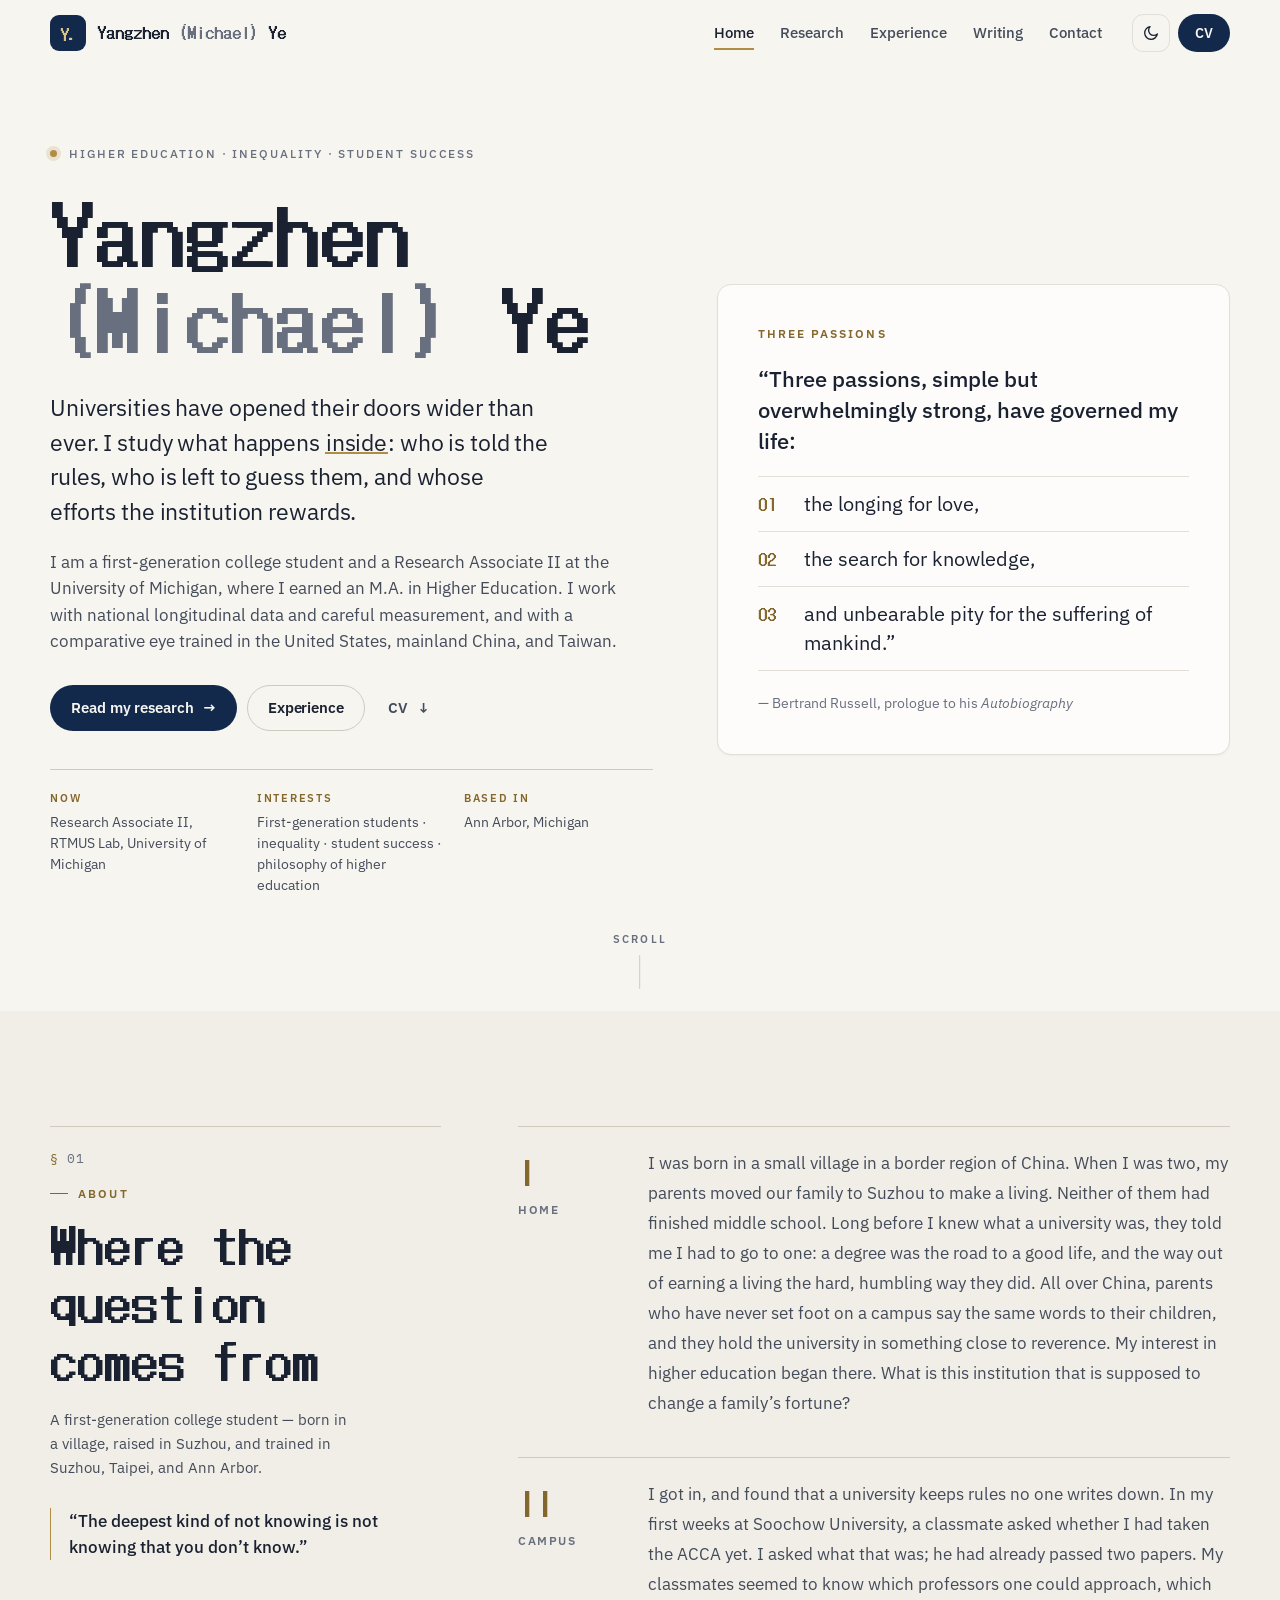
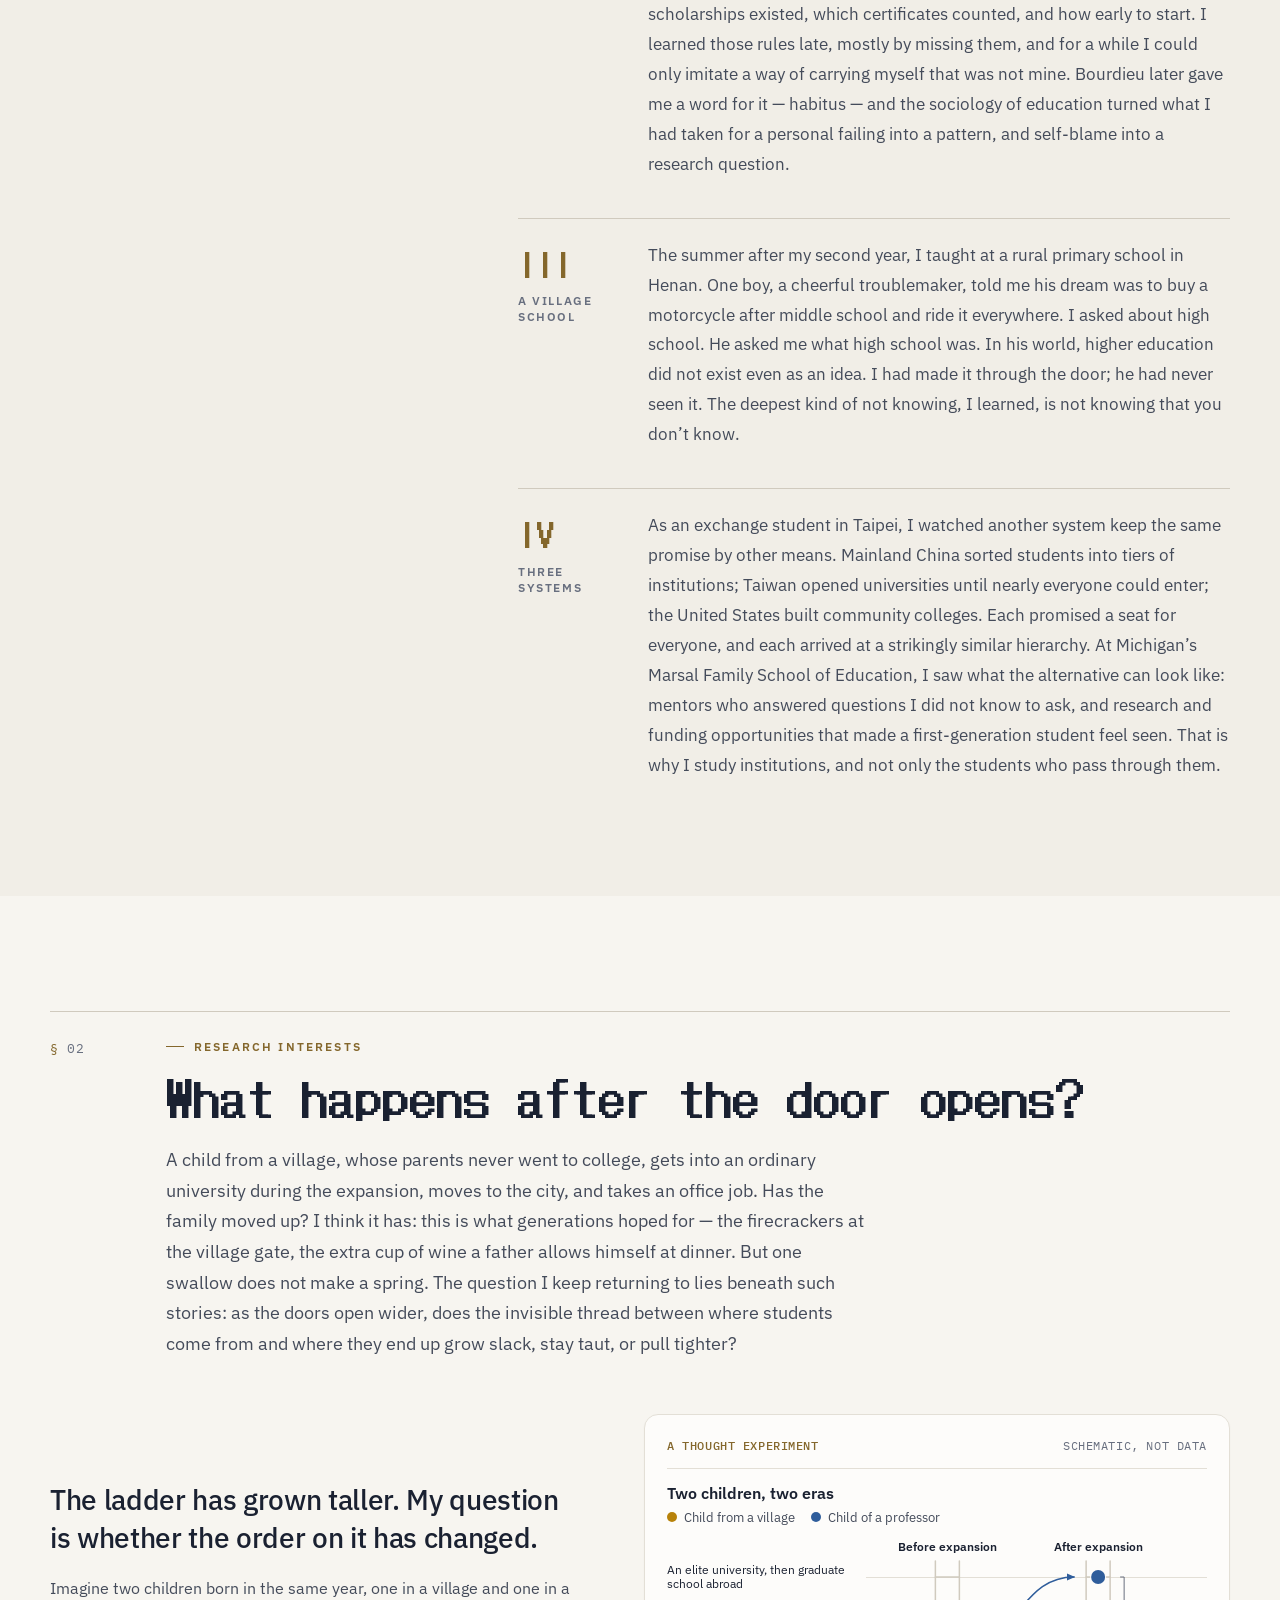
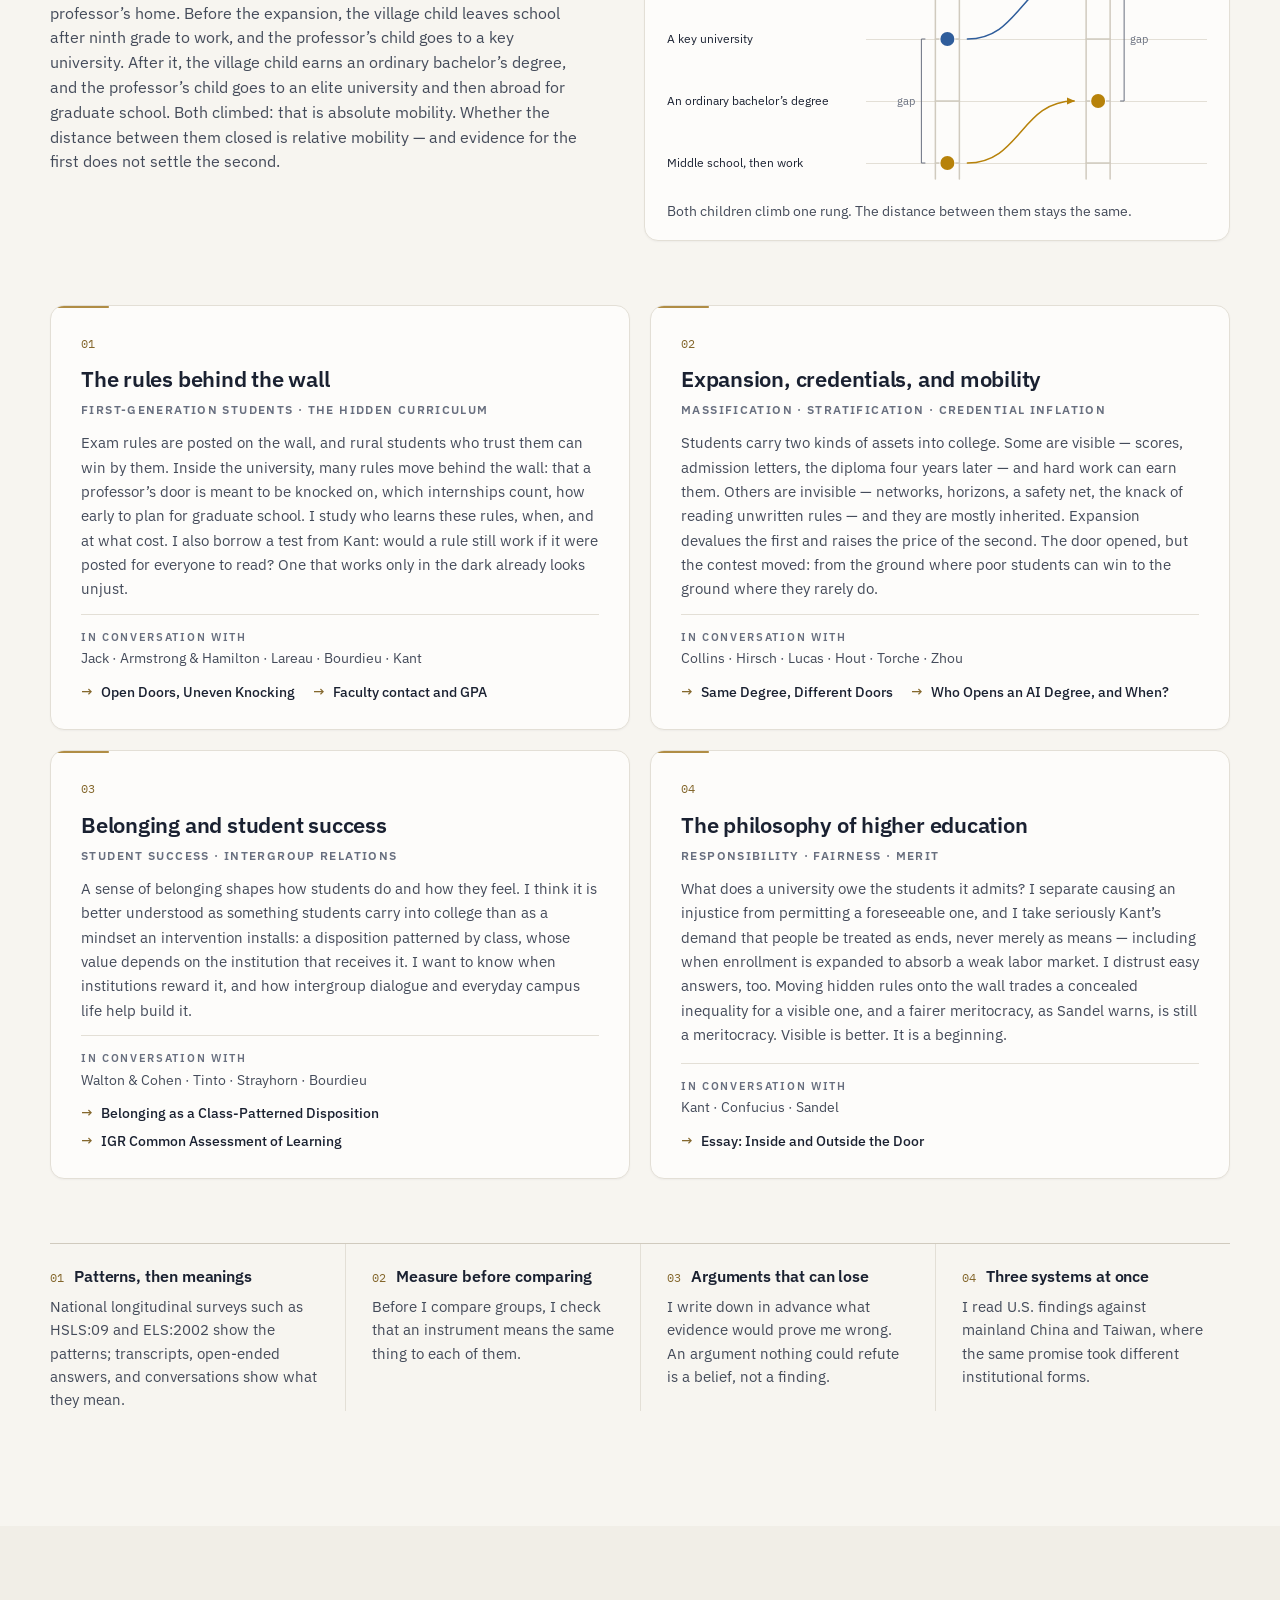
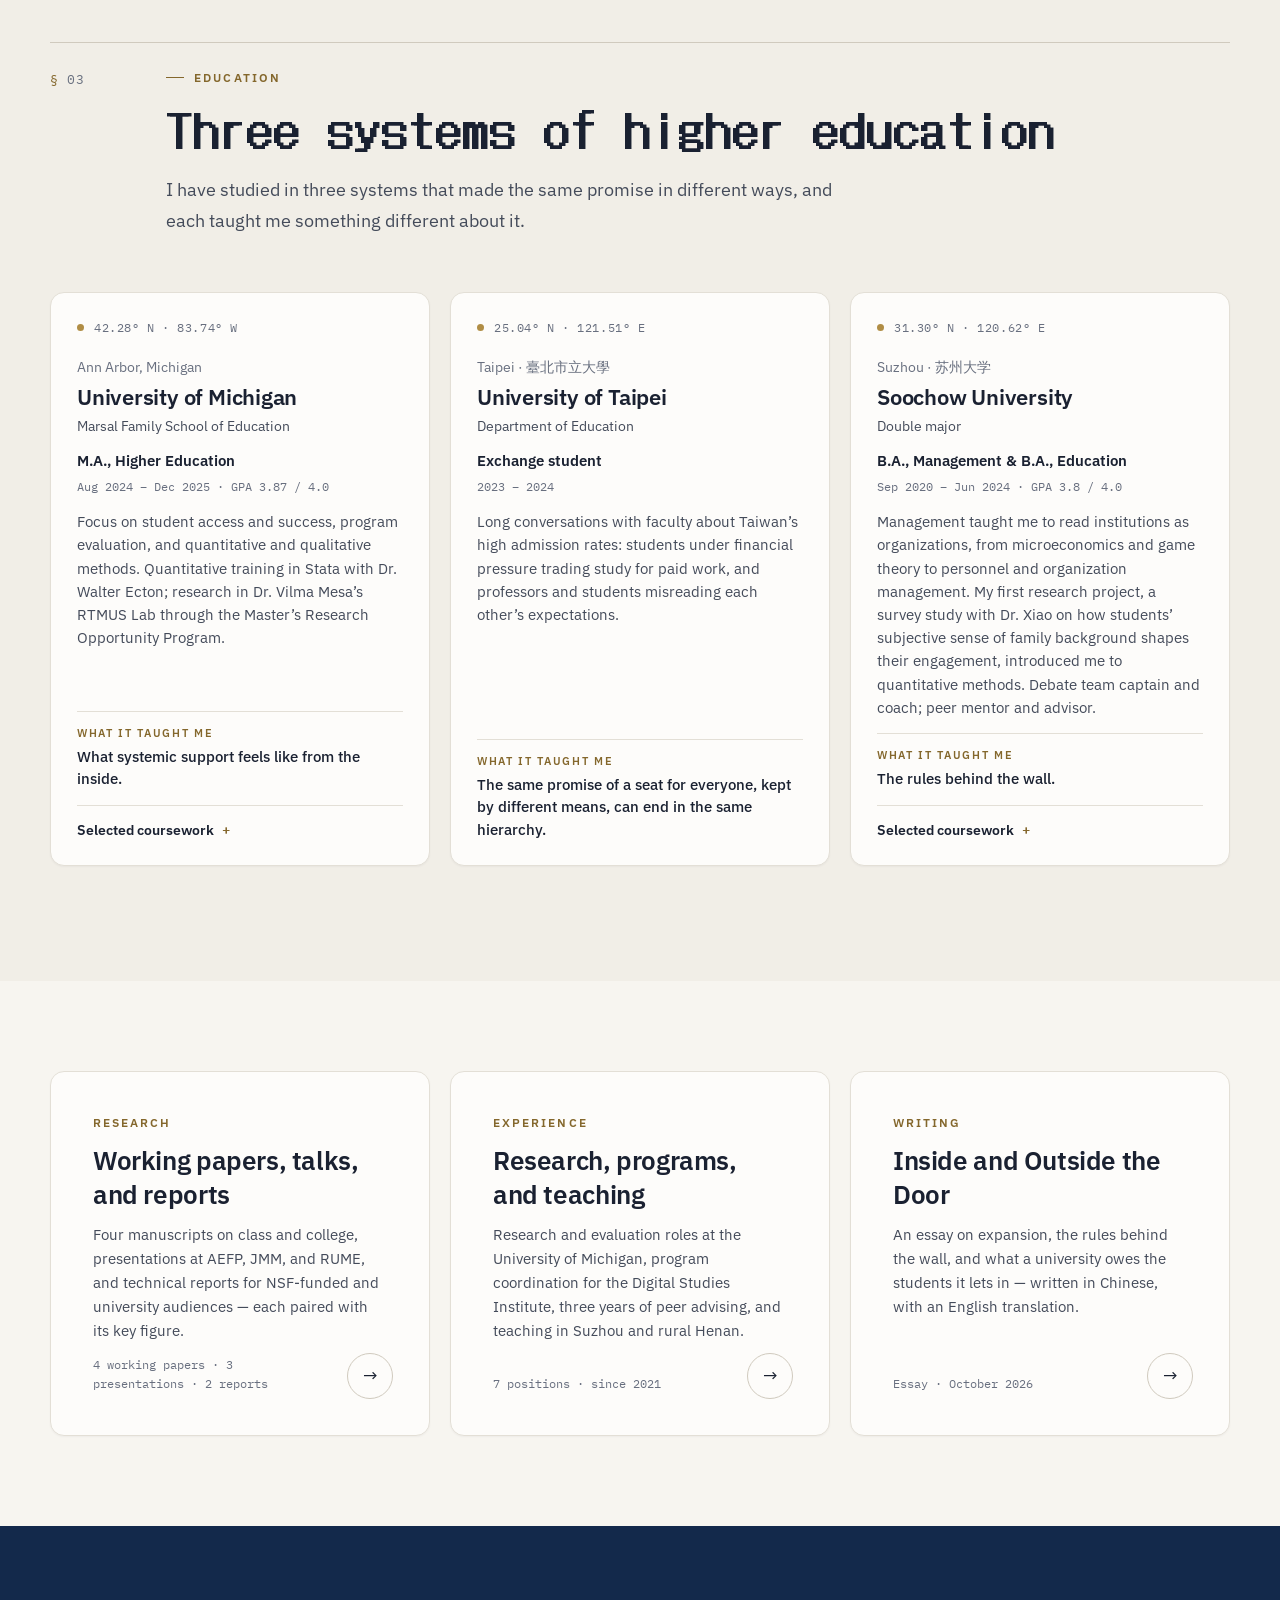
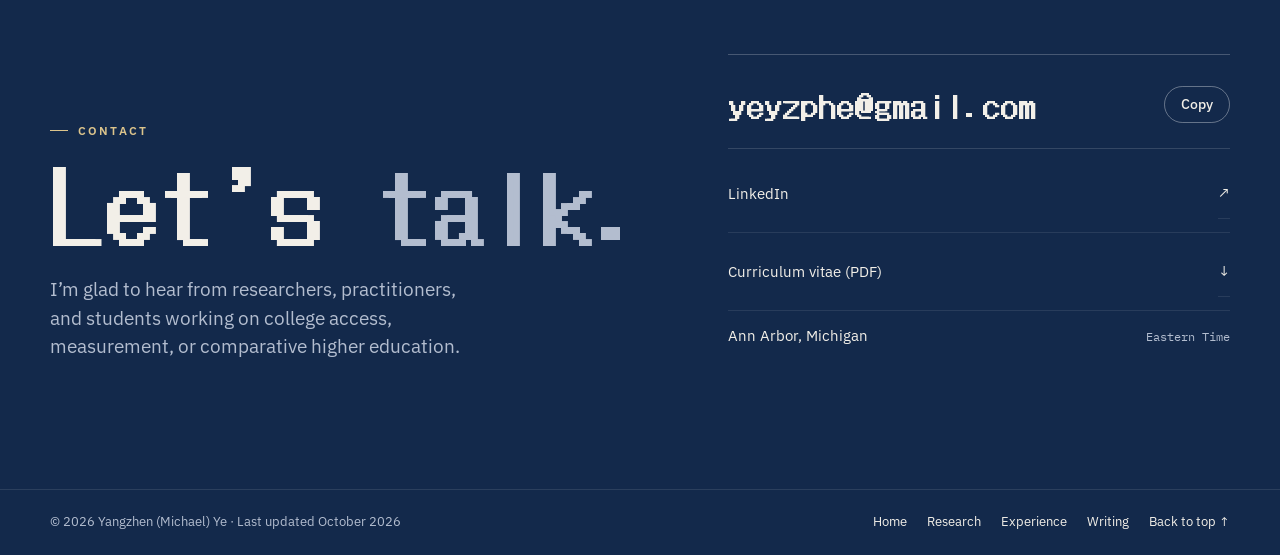
==== commit 0c77fcbb: "Redesign site: home, research, experience, and writing pages Replaces the single-page portfolio with" ====
--- a/index.html
+++ b/index.html
@@ -1,671 +1,391 @@
-<!DOCTYPE html>
-<html lang="en">
+<!doctype html>
+<html lang="en" class="no-js">
 <head>
-<meta charset="UTF-8">
-<meta name="viewport" content="width=device-width, initial-scale=1.0">
-<title>Yangzhen (Michael) Ye — Portfolio</title>
+<meta charset="utf-8">
+<meta name="viewport" content="width=device-width, initial-scale=1">
+<title>Yangzhen (Michael) Ye — Higher Education Research</title>
+<meta name="description" content="Yangzhen (Michael) Ye is a first-generation college student and higher education researcher at the University of Michigan, studying first-generation students, inequality, student success, and the philosophy of higher education.">
+<meta name="author" content="Yangzhen (Michael) Ye">
+<meta name="color-scheme" content="light dark">
+<meta name="theme-color" content="#F7F5F0" media="(prefers-color-scheme: light)">
+<meta name="theme-color" content="#0F1623" media="(prefers-color-scheme: dark)">
+<link rel="canonical" href="https://yzye-phe.github.io/">
+<meta property="og:type" content="website">
+<meta property="og:title" content="Yangzhen (Michael) Ye — Higher Education Research">
+<meta property="og:description" content="What happens after the door of higher education opens: first-generation students, inequality, student success, and the philosophy of higher education.">
+<meta property="og:url" content="https://yzye-phe.github.io/">
+<link rel="icon" href="favicon.svg" type="image/svg+xml">
 <link rel="preconnect" href="https://fonts.googleapis.com">
-<link href="https://fonts.googleapis.com/css2?family=Cormorant+Garamond:ital,wght@0,400;0,600;0,700;1,400&family=Source+Sans+3:wght@300;400;500;600&display=swap" rel="stylesheet">
-<style>
-*, *::before, *::after { margin: 0; padding: 0; box-sizing: border-box; }
-
-:root {
-  --navy: #0a1e3d;
-  --navy-mid: #143056;
-  --navy-light: #1d4272;
-  --slate: #3a5a7c;
-  --sky: #6a9cc7;
-  --ice: #d0e4f5;
-  --cream: #f7f9fc;
-  --white: #ffffff;
-  --gold: #c9a227;
-  --text: #1a1a2e;
-  --text-mid: #4a4a5a;
-  --text-light: #6e7185;
-  --font-display: 'Cormorant Garamond', Georgia, serif;
-  --font-body: 'Source Sans 3', 'Segoe UI', sans-serif;
+<link rel="preconnect" href="https://fonts.gstatic.com" crossorigin>
+<link rel="stylesheet" href="https://fonts.googleapis.com/css2?family=DotGothic16&family=IBM+Plex+Mono:wght@400;500&family=IBM+Plex+Sans:ital,wght@0,400;0,500;0,600;1,400&display=swap">
+<link rel="stylesheet" href="assets/css/style.css">
+<script>
+  (function () {
+    try {
+      var t = localStorage.getItem('theme');
+      if (t === 'light' || t === 'dark') document.documentElement.setAttribute('data-theme', t);
+    } catch (e) {}
+  })();
+</script>
+<script type="application/ld+json">
+{
+  "@context": "https://schema.org",
+  "@type": "Person",
+  "name": "Yangzhen Ye",
+  "alternateName": "Michael Ye",
+  "jobTitle": "Research Associate II",
+  "worksFor": { "@type": "Organization", "name": "University of Michigan" },
+  "alumniOf": [
+    { "@type": "CollegeOrUniversity", "name": "University of Michigan" },
+    { "@type": "CollegeOrUniversity", "name": "University of Taipei" },
+    { "@type": "CollegeOrUniversity", "name": "Soochow University" }
+  ],
+  "email": "mailto:yeyzphe@gmail.com",
+  "url": "https://yzye-phe.github.io/",
+  "sameAs": ["https://www.linkedin.com/in/yangzhen-michael-ye"],
+  "knowsAbout": ["First-generation college students", "Higher education inequality", "Student success", "Philosophy of higher education", "Survey research"]
 }
-
-html { scroll-behavior: smooth; }
-
-body {
-  font-family: var(--font-body);
-  color: var(--text);
-  background: var(--cream);
-  line-height: 1.7;
-  font-weight: 400;
-  -webkit-font-smoothing: antialiased;
-}
-
-/* ── HERO ── */
-.hero {
-  background: linear-gradient(165deg, var(--navy) 0%, var(--navy-mid) 50%, var(--navy-light) 100%);
-  color: var(--white);
-  padding: 5rem 2rem 4rem;
-  position: relative;
-  overflow: hidden;
-}
-
-.hero::before {
-  content: '';
-  position: absolute;
-  top: -30%; right: -10%;
-  width: 600px; height: 600px;
-  background: radial-gradient(circle, rgba(106,156,199,0.12) 0%, transparent 70%);
-  border-radius: 50%;
-}
-
-.hero::after {
-  content: '';
-  position: absolute;
-  bottom: 0; left: 0; right: 0;
-  height: 1px;
-  background: linear-gradient(90deg, transparent, var(--gold), transparent);
-}
-
-.hero-inner {
-  max-width: 800px;
-  margin: 0 auto;
-  position: relative;
-  z-index: 1;
-}
-
-.hero h1 {
-  font-family: var(--font-display);
-  font-size: 3rem;
-  font-weight: 700;
-  letter-spacing: -0.02em;
-  line-height: 1.15;
-  margin-bottom: 0.4em;
-}
-
-.hero h1 span {
-  color: var(--sky);
-  font-weight: 400;
-  font-style: italic;
-}
-
-.hero-subtitle {
-  font-size: 1.15rem;
-  font-weight: 300;
-  color: var(--ice);
-  max-width: 600px;
-  line-height: 1.7;
-  margin-bottom: 1.5rem;
-}
-
-.hero-contact {
-  display: flex;
-  flex-wrap: wrap;
-  gap: 1.2rem;
-  font-size: 0.9rem;
-  color: rgba(255,255,255,0.7);
-}
-
-.hero-contact a {
-  color: var(--sky);
-  text-decoration: none;
-  transition: color 0.2s;
-}
-
-.hero-contact a:hover { color: var(--gold); }
-
-/* ── NAV ── */
-.nav {
-  background: var(--white);
-  border-bottom: 1px solid var(--ice);
-  position: sticky;
-  top: 0;
-  z-index: 100;
-  padding: 0 2rem;
-}
-
-.nav-inner {
-  max-width: 800px;
-  margin: 0 auto;
-  display: flex;
-  gap: 2rem;
-  overflow-x: auto;
-}
-
-.nav a {
-  display: block;
-  padding: 1rem 0;
-  font-size: 0.82rem;
-  font-weight: 600;
-  text-transform: uppercase;
-  letter-spacing: 0.1em;
-  color: var(--text-light);
-  text-decoration: none;
-  white-space: nowrap;
-  border-bottom: 2px solid transparent;
-  transition: color 0.2s, border-color 0.2s;
-}
-
-.nav a:hover, .nav a.active {
-  color: var(--navy);
-  border-bottom-color: var(--gold);
-}
-
-/* ── MAIN ── */
-.main { max-width: 800px; margin: 0 auto; padding: 0 2rem; }
-
-/* ── SECTION ── */
-.section {
-  padding: 3.5rem 0 3rem;
-  border-bottom: 1px solid #e2e8f0;
-}
-
-.section:last-child { border-bottom: none; }
-
-.section-label {
-  font-size: 0.72rem;
-  font-weight: 600;
-  text-transform: uppercase;
-  letter-spacing: 0.15em;
-  color: var(--slate);
-  margin-bottom: 0.5rem;
-}
-
-.section h2 {
-  font-family: var(--font-display);
-  font-size: 2rem;
-  font-weight: 700;
-  color: var(--navy);
-  margin-bottom: 0.6rem;
-  letter-spacing: -0.01em;
-}
-
-.section-intro {
-  color: var(--text-mid);
-  font-size: 1rem;
-  max-width: 620px;
-  margin-bottom: 2rem;
-}
-
-/* ── PROJECT CARD ── */
-.project {
-  background: var(--white);
-  border: 1px solid #e2e8f0;
-  border-radius: 6px;
-  padding: 1.8rem 2rem;
-  margin-bottom: 1.2rem;
-  transition: box-shadow 0.25s, border-color 0.25s;
-}
-
-.project:hover {
-  box-shadow: 0 4px 20px rgba(10,30,61,0.07);
-  border-color: var(--sky);
-}
-
-.project-header {
-  display: flex;
-  justify-content: space-between;
-  align-items: flex-start;
-  gap: 1rem;
-  margin-bottom: 0.6rem;
-}
-
-.project h3 {
-  font-family: var(--font-display);
-  font-size: 1.35rem;
-  font-weight: 600;
-  color: var(--navy-mid);
-}
-
-.project-tag {
-  font-size: 0.7rem;
-  font-weight: 600;
-  text-transform: uppercase;
-  letter-spacing: 0.08em;
-  padding: 0.25em 0.7em;
-  border-radius: 3px;
-  white-space: nowrap;
-  flex-shrink: 0;
-}
-
-.tag-print {
-  background: var(--ice);
-  color: var(--navy-mid);
-}
-
-.tag-digital {
-  background: #e8f5e9;
-  color: #2e6b33;
-}
-
-.tag-both {
-  background: #fff3e0;
-  color: #8a5a00;
-}
-
-.project-context {
-  font-size: 0.85rem;
-  color: var(--text-light);
-  margin-bottom: 0.7rem;
-  font-style: italic;
-}
-
-.project p {
-  color: var(--text-mid);
-  font-size: 0.95rem;
-  line-height: 1.7;
-  margin-bottom: 0.8rem;
-}
-
-.project-approach {
-  background: var(--cream);
-  border-left: 3px solid var(--gold);
-  padding: 0.8rem 1rem;
-  margin-top: 1rem;
-  border-radius: 0 4px 4px 0;
-}
-
-.project-approach strong {
-  font-size: 0.78rem;
-  text-transform: uppercase;
-  letter-spacing: 0.08em;
-  color: var(--slate);
-  display: block;
-  margin-bottom: 0.3rem;
-}
-
-.project-approach span {
-  font-size: 0.9rem;
-  color: var(--text-mid);
-  line-height: 1.6;
-}
-
-.project-link {
-  display: inline-block;
-  margin-top: 0.8rem;
-  font-size: 0.85rem;
-  font-weight: 600;
-  color: var(--navy-mid);
-  text-decoration: none;
-  border-bottom: 1px solid var(--sky);
-  padding-bottom: 1px;
-  transition: color 0.2s, border-color 0.2s;
-}
-
-.project-link:hover {
-  color: var(--gold);
-  border-color: var(--gold);
-}
-
-/* ── IMAGE PLACEHOLDER ── */
-.project-image {
-  width: 100%;
-  aspect-ratio: 16/9;
-  background: linear-gradient(135deg, var(--ice) 0%, #e2e8f0 100%);
-  border-radius: 4px;
-  margin-bottom: 1rem;
-  display: flex;
-  align-items: center;
-  justify-content: center;
-  color: var(--slate);
-  font-size: 0.85rem;
-  font-style: italic;
-  border: 1px dashed #c0d0e0;
-}
-
-/* ── IMAGE GRID (for multiple screenshots) ── */
-.project-gallery {
-  display: grid;
-  gap: 8px;
-  margin-bottom: 1rem;
-  border-radius: 4px;
-  overflow: hidden;
-}
-
-.project-gallery.grid-2 { grid-template-columns: 1fr 1fr; }
-.project-gallery.grid-2 img { aspect-ratio: 4/3; }
-.project-gallery.grid-3 { grid-template-columns: 1fr 1fr 1fr; }
-.project-gallery.grid-4 { grid-template-columns: 1fr 1fr; }
-
-.project-gallery img {
-  width: 100%;
-  height: 100%;
-  object-fit: cover;
-  border-radius: 3px;
-  border: 1px solid #e2e8f0;
-  cursor: pointer;
-  transition: transform 0.2s, box-shadow 0.2s;
-}
-
-.project-gallery img:hover {
-  transform: scale(1.02);
-  box-shadow: 0 2px 12px rgba(10,30,61,0.12);
-}
-
-/* lightbox for full-size view */
-.lightbox {
-  display: none;
-  position: fixed;
-  inset: 0;
-  background: rgba(10,30,61,0.92);
-  z-index: 1000;
-  align-items: center;
-  justify-content: center;
-  cursor: zoom-out;
-  padding: 2rem;
-}
-
-.lightbox.active { display: flex; }
-
-.lightbox img {
-  max-width: 90vw;
-  max-height: 90vh;
-  object-fit: contain;
-  border-radius: 4px;
-  box-shadow: 0 8px 40px rgba(0,0,0,0.4);
-}
-
-/* ── ABOUT SECTION ── */
-.about-grid {
-  display: grid;
-  grid-template-columns: 1fr 1fr;
-  gap: 1.5rem;
-}
-
-.about-item h4 {
-  font-size: 0.78rem;
-  font-weight: 600;
-  text-transform: uppercase;
-  letter-spacing: 0.1em;
-  color: var(--slate);
-  margin-bottom: 0.4rem;
-}
-
-.about-item p {
-  font-size: 0.95rem;
-  color: var(--text-mid);
-  line-height: 1.6;
-}
-
-/* ── FOOTER ── */
-.footer {
-  background: var(--navy);
-  color: rgba(255,255,255,0.5);
-  text-align: center;
-  padding: 2rem;
-  font-size: 0.82rem;
-  margin-top: 2rem;
-}
-
-.footer a {
-  color: var(--sky);
-  text-decoration: none;
-}
-
-/* ── RESPONSIVE ── */
-@media (max-width: 640px) {
-  .hero { padding: 3.5rem 1.5rem 3rem; }
-  .hero h1 { font-size: 2.2rem; }
-  .main { padding: 0 1.5rem; }
-  .project { padding: 1.4rem 1.2rem; }
-  .about-grid { grid-template-columns: 1fr; }
-  .nav-inner { gap: 1.2rem; }
-}
-
-/* ── ANIMATION ── */
-@keyframes fadeUp {
-  from { opacity: 0; transform: translateY(18px); }
-  to { opacity: 1; transform: translateY(0); }
-}
-
-.hero-inner > * {
-  animation: fadeUp 0.6s ease-out both;
-}
-
-.hero h1 { animation-delay: 0.1s; }
-.hero-subtitle { animation-delay: 0.2s; }
-.hero-contact { animation-delay: 0.3s; }
-</style>
+</script>
+<script src="assets/js/main.js" defer></script>
 </head>
 <body>
-
-<!-- ════════════════════════════════════════ HERO ════════════════════════════════════════ -->
-<header class="hero">
-  <div class="hero-inner">
-    <h1>Yangzhen <span>(Michael)</span> Ye</h1>
-    <p class="hero-subtitle">
-      Higher education professional with experience in student advising, equity-centered assessment, and program coordination. M.A. in Higher Education, University of Michigan.
-    </p>
-    <div class="hero-contact">
-      <span>📍 Ann Arbor, MI</span>
-      <a href="mailto:yeyz@umich.edu">yeyz@umich.edu</a>
-      <span>Bilingual: English · Mandarin Chinese</span>
+<a class="skip-link" href="#main">Skip to content</a>
+
+<header class="site-header" id="site-header">
+  <div class="wrap header-inner">
+    <a class="brand" href="index.html" aria-label="Yangzhen (Michael) Ye — home">
+      <span class="brand-mark" aria-hidden="true">Y<i>.</i></span>
+      <span class="brand-text">Yangzhen <em>(Michael)</em> Ye</span>
+    </a>
+    <nav class="site-nav" id="site-nav" aria-label="Site">
+      <a href="index.html" class="is-active" aria-current="page">Home</a>
+      <a href="research.html">Research</a>
+      <a href="experience.html">Experience</a>
+      <a href="writing.html">Writing</a>
+      <a href="#contact">Contact</a>
+    </nav>
+    <div class="header-actions">
+      <button class="icon-btn" type="button" data-theme-toggle aria-label="Switch color theme">
+        <svg class="i-moon" width="18" height="18" viewBox="0 0 24 24" fill="none" stroke="currentColor" stroke-width="1.8" stroke-linecap="round" stroke-linejoin="round" aria-hidden="true"><path d="M20.5 13.2A8.5 8.5 0 1 1 10.8 3.5a6.6 6.6 0 0 0 9.7 9.7z"/></svg>
+        <svg class="i-sun" width="18" height="18" viewBox="0 0 24 24" fill="none" stroke="currentColor" stroke-width="1.8" stroke-linecap="round" aria-hidden="true"><circle cx="12" cy="12" r="4.2"/><path d="M12 2.5v2.2M12 19.3v2.2M4.6 4.6l1.6 1.6M17.8 17.8l1.6 1.6M2.5 12h2.2M19.3 12h2.2M4.6 19.4l1.6-1.6M17.8 6.2l1.6-1.6"/></svg>
+      </button>
+      <a class="btn btn-sm btn-primary" href="assets/docs/Yangzhen_Ye_CV.pdf" target="_blank" rel="noopener">CV</a>
+      <button class="icon-btn menu-toggle" type="button" data-menu-toggle aria-label="Open menu" aria-expanded="false" aria-controls="site-nav">
+        <svg class="i-menu" width="18" height="18" viewBox="0 0 24 24" fill="none" stroke="currentColor" stroke-width="1.8" stroke-linecap="round" aria-hidden="true"><path d="M4 7h16M4 12h16M4 17h16"/></svg>
+        <svg class="i-close" width="18" height="18" viewBox="0 0 24 24" fill="none" stroke="currentColor" stroke-width="1.8" stroke-linecap="round" aria-hidden="true"><path d="M6 6l12 12M18 6 6 18"/></svg>
+      </button>
     </div>
   </div>
+  <div class="read-progress" aria-hidden="true"><span></span></div>
 </header>
 
-<!-- ════════════════════════════════════════ NAV ════════════════════════════════════════ -->
-<nav class="nav">
-  <div class="nav-inner">
-    <a href="#reports">Reports</a>
-    <a href="#presentations">Presentations</a>
-    <a href="#outreach">Outreach Materials</a>
-    <a href="#digital">Digital Content</a>
-    <a href="#about">About</a>
+<main id="main">
+
+  <!-- ============================== HERO ============================== -->
+  <section class="hero" id="top" aria-label="Introduction">
+    <div class="wrap hero-grid">
+      <div class="hero-copy">
+        <p class="kicker"><span class="kicker-dot" aria-hidden="true"></span>Higher education · Inequality · Student success</p>
+        <h1 class="hero-name"><span class="name-line">Yangzhen</span> <span class="name-line"><span class="aka">(Michael)</span> Ye</span></h1>
+        <p class="hero-lede">Universities have opened their doors wider than ever. I study what happens <mark class="hl">inside</mark>: who is told the rules, who is left to guess them, and whose efforts the institution rewards.</p>
+        <p class="hero-sub">I am a first-generation college student and a Research Associate II at the University of Michigan, where I earned an M.A. in Higher Education. I work with national longitudinal data and careful measurement, and with a comparative eye trained in the United States, mainland China, and Taiwan.</p>
+        <div class="hero-actions">
+          <a class="btn btn-primary" href="research.html">Read my research <span aria-hidden="true">→</span></a>
+          <a class="btn btn-outline" href="experience.html">Experience</a>
+          <a class="btn btn-ghost" href="assets/docs/Yangzhen_Ye_CV.pdf" target="_blank" rel="noopener">CV <span aria-hidden="true">↓</span></a>
+        </div>
+        <dl class="hero-facts">
+          <div><dt>Now</dt><dd>Research Associate II, RTMUS Lab, University of Michigan</dd></div>
+          <div><dt>Interests</dt><dd>First-generation students · inequality · student success · philosophy of higher education</dd></div>
+          <div><dt>Based in</dt><dd>Ann Arbor, Michigan</dd></div>
+        </dl>
+      </div>
+
+      <figure class="quote-card card" data-reveal>
+        <p class="quote-kicker">Three passions</p>
+        <blockquote class="quote-en">
+          <p>“Three passions, simple but overwhelmingly strong, have governed my life:</p>
+          <ol class="passions">
+            <li style="--i:0"><span aria-hidden="true">01</span>the longing for love,</li>
+            <li style="--i:1"><span aria-hidden="true">02</span>the search for knowledge,</li>
+            <li style="--i:2"><span aria-hidden="true">03</span>and unbearable pity for the suffering of mankind.”</li>
+          </ol>
+        </blockquote>
+        <figcaption class="quote-cite">— Bertrand Russell, prologue to his <cite>Autobiography</cite></figcaption>
+      </figure>
+    </div>
+    <a class="scroll-cue" href="#about" aria-label="Scroll to About"><span>Scroll</span><i aria-hidden="true"></i></a>
+  </section>
+
+  <!-- ============================== 01 ABOUT ============================== -->
+  <section class="section band-tint" id="about" aria-labelledby="about-title">
+    <div class="wrap about-grid">
+      <div class="about-side" data-reveal>
+        <span class="section-index">01</span>
+        <p class="eyebrow">About</p>
+        <h2 id="about-title">Where the question comes from</h2>
+        <p class="about-note">A first-generation college student — born in a village, raised in Suzhou, and trained in Suzhou, Taipei, and Ann Arbor.</p>
+        <blockquote class="about-quote"><p>“The deepest kind of not knowing is not knowing that you don’t know.”</p></blockquote>
+      </div>
+
+      <div class="chapters">
+        <article class="chapter" data-reveal>
+          <p class="chapter-label"><b>I</b>Home</p>
+          <div class="chapter-text">
+            <p>I was born in a small village in a border region of China. When I was two, my parents moved our family to Suzhou to make a living. Neither of them had finished middle school. Long before I knew what a university was, they told me I had to go to one: a degree was the road to a good life, and the way out of earning a living the hard, humbling way they did. All over China, parents who have never set foot on a campus say the same words to their children, and they hold the university in something close to reverence. My interest in higher education began there. What is this institution that is supposed to change a family’s fortune?</p>
+          </div>
+        </article>
+
+        <article class="chapter" data-reveal>
+          <p class="chapter-label"><b>II</b>Campus</p>
+          <div class="chapter-text">
+            <p>I got in, and found that a university keeps rules no one writes down. In my first weeks at Soochow University, a classmate asked whether I had taken the ACCA yet. I asked what that was; he had already passed two papers. My classmates seemed to know which professors one could approach, which scholarships existed, which certificates counted, and how early to start. I learned those rules late, mostly by missing them, and for a while I could only imitate a way of carrying myself that was not mine. Bourdieu later gave me a word for it — habitus — and the sociology of education turned what I had taken for a personal failing into a pattern, and self-blame into a research question.</p>
+          </div>
+        </article>
+
+        <article class="chapter" data-reveal>
+          <p class="chapter-label"><b>III</b>A village school</p>
+          <div class="chapter-text">
+            <p>The summer after my second year, I taught at a rural primary school in Henan. One boy, a cheerful troublemaker, told me his dream was to buy a motorcycle after middle school and ride it everywhere. I asked about high school. He asked me what high school was. In his world, higher education did not exist even as an idea. I had made it through the door; he had never seen it. The deepest kind of not knowing, I learned, is not knowing that you don’t know.</p>
+          </div>
+        </article>
+
+        <article class="chapter" data-reveal>
+          <p class="chapter-label"><b>IV</b>Three systems</p>
+          <div class="chapter-text">
+            <p>As an exchange student in Taipei, I watched another system keep the same promise by other means. Mainland China sorted students into tiers of institutions; Taiwan opened universities until nearly everyone could enter; the United States built community colleges. Each promised a seat for everyone, and each arrived at a strikingly similar hierarchy. At Michigan’s Marsal Family School of Education, I saw what the alternative can look like: mentors who answered questions I did not know to ask, and research and funding opportunities that made a first-generation student feel seen. That is why I study institutions, and not only the students who pass through them.</p>
+          </div>
+        </article>
+      </div>
+    </div>
+  </section>
+
+  <!-- ============================== 02 RESEARCH INTERESTS ============================== -->
+  <section class="section" id="interests" aria-labelledby="interests-title">
+    <div class="wrap">
+      <header class="section-head" data-reveal>
+        <span class="section-index">02</span>
+        <div>
+          <p class="eyebrow">Research interests</p>
+          <h2 id="interests-title">What happens after the door opens?</h2>
+          <p class="section-deck">A child from a village, whose parents never went to college, gets into an ordinary university during the expansion, moves to the city, and takes an office job. Has the family moved up? I think it has: this is what generations hoped for — the firecrackers at the village gate, the extra cup of wine a father allows himself at dinner. But one swallow does not make a spring. The question I keep returning to lies beneath such stories: as the doors open wider, does the invisible thread between where students come from and where they end up grow slack, stay taut, or pull tighter?</p>
+        </div>
+      </header>
+
+      <div class="thesis">
+        <div class="thesis-copy" data-reveal>
+          <p class="thesis-line">The ladder has grown taller. My question is whether the order on it has changed.</p>
+          <p>Imagine two children born in the same year, one in a village and one in a professor’s home. Before the expansion, the village child leaves school after ninth grade to work, and the professor’s child goes to a key university. After it, the village child earns an ordinary bachelor’s degree, and the professor’s child goes to an elite university and then abroad for graduate school. Both climbed: that is absolute mobility. Whether the distance between them closed is relative mobility — and evidence for the first does not settle the second.</p>
+        </div>
+        <figure class="ladder-fig card" data-reveal style="--rd:90ms">
+          <div class="fig-head">
+            <span class="fig-num">A thought experiment</span>
+            <span>Schematic, not data</span>
+          </div>
+          <p class="fig-title">Two children, two eras</p>
+          <ul class="legend" aria-hidden="true">
+            <li><span class="swatch dot s2"></span>Child from a village</li>
+            <li><span class="swatch dot s1"></span>Child of a professor</li>
+          </ul>
+          <div class="chart" data-chart="ladder"></div>
+          <figcaption class="fig-caption">Both children climb one rung. The distance between them stays the same.</figcaption>
+        </figure>
+      </div>
+
+      <div class="interest-grid">
+        <article class="interest-card card" data-reveal>
+          <p class="interest-num">01</p>
+          <h3>The rules behind the wall</h3>
+          <p class="interest-tag">First-generation students · the hidden curriculum</p>
+          <p>Exam rules are posted on the wall, and rural students who trust them can win by them. Inside the university, many rules move behind the wall: that a professor’s door is meant to be knocked on, which internships count, how early to plan for graduate school. I study who learns these rules, when, and at what cost. I also borrow a test from Kant: would a rule still work if it were posted for everyone to read? One that works only in the dark already looks unjust.</p>
+          <p class="conversation"><b>In conversation with</b> Jack · Armstrong &amp; Hamilton · Lareau · Bourdieu · Kant</p>
+          <p class="interest-links"><a href="research.html#paper-open-doors">Open Doors, Uneven Knocking</a><a href="research.html#talk-aefp">Faculty contact and GPA</a></p>
+        </article>
+
+        <article class="interest-card card" data-reveal style="--rd:80ms">
+          <p class="interest-num">02</p>
+          <h3>Expansion, credentials, and mobility</h3>
+          <p class="interest-tag">Massification · stratification · credential inflation</p>
+          <p>Students carry two kinds of assets into college. Some are visible — scores, admission letters, the diploma four years later — and hard work can earn them. Others are invisible — networks, horizons, a safety net, the knack of reading unwritten rules — and they are mostly inherited. Expansion devalues the first and raises the price of the second. The door opened, but the contest moved: from the ground where poor students can win to the ground where they rarely do.</p>
+          <p class="conversation"><b>In conversation with</b> Collins · Hirsch · Lucas · Hout · Torche · Zhou</p>
+          <p class="interest-links"><a href="research.html#paper-degrees">Same Degree, Different Doors</a><a href="research.html#paper-ai">Who Opens an AI Degree, and When?</a></p>
+        </article>
+
+        <article class="interest-card card" data-reveal>
+          <p class="interest-num">03</p>
+          <h3>Belonging and student success</h3>
+          <p class="interest-tag">Student success · intergroup relations</p>
+          <p>A sense of belonging shapes how students do and how they feel. I think it is better understood as something students carry into college than as a mindset an intervention installs: a disposition patterned by class, whose value depends on the institution that receives it. I want to know when institutions reward it, and how intergroup dialogue and everyday campus life help build it.</p>
+          <p class="conversation"><b>In conversation with</b> Walton &amp; Cohen · Tinto · Strayhorn · Bourdieu</p>
+          <p class="interest-links"><a href="research.html#paper-belonging">Belonging as a Class-Patterned Disposition</a><a href="research.html#report-igr">IGR Common Assessment of Learning</a></p>
+        </article>
+
+        <article class="interest-card card" data-reveal style="--rd:80ms">
+          <p class="interest-num">04</p>
+          <h3>The philosophy of higher education</h3>
+          <p class="interest-tag">Responsibility · fairness · merit</p>
+          <p>What does a university owe the students it admits? I separate causing an injustice from permitting a foreseeable one, and I take seriously Kant’s demand that people be treated as ends, never merely as means — including when enrollment is expanded to absorb a weak labor market. I distrust easy answers, too. Moving hidden rules onto the wall trades a concealed inequality for a visible one, and a fairer meritocracy, as Sandel warns, is still a meritocracy. Visible is better. It is a beginning.</p>
+          <p class="conversation"><b>In conversation with</b> Kant · Confucius · Sandel</p>
+          <p class="interest-links"><a href="writing.html">Essay: Inside and Outside the Door</a></p>
+        </article>
+      </div>
+
+      <div class="work-grid" aria-label="How I work">
+        <div class="work-item" data-reveal>
+          <h3><span>01</span>Patterns, then meanings</h3>
+          <p>National longitudinal surveys such as HSLS:09 and ELS:2002 show the patterns; transcripts, open-ended answers, and conversations show what they mean.</p>
+        </div>
+        <div class="work-item" data-reveal style="--rd:70ms">
+          <h3><span>02</span>Measure before comparing</h3>
+          <p>Before I compare groups, I check that an instrument means the same thing to each of them.</p>
+        </div>
+        <div class="work-item" data-reveal style="--rd:140ms">
+          <h3><span>03</span>Arguments that can lose</h3>
+          <p>I write down in advance what evidence would prove me wrong. An argument nothing could refute is a belief, not a finding.</p>
+        </div>
+        <div class="work-item" data-reveal style="--rd:210ms">
+          <h3><span>04</span>Three systems at once</h3>
+          <p>I read U.S. findings against mainland China and Taiwan, where the same promise took different institutional forms.</p>
+        </div>
+      </div>
+    </div>
+  </section>
+
+  <!-- ============================== 03 EDUCATION ============================== -->
+  <section class="section band-tint" id="education" aria-labelledby="education-title">
+    <div class="wrap">
+      <header class="section-head" data-reveal>
+        <span class="section-index">03</span>
+        <div>
+          <p class="eyebrow">Education</p>
+          <h2 id="education-title">Three systems of higher education</h2>
+          <p class="section-deck">I have studied in three systems that made the same promise in different ways, and each taught me something different about it.</p>
+        </div>
+      </header>
+
+      <div class="edu-grid">
+        <article class="edu-card card" data-reveal>
+          <p class="edu-coords">42.28° N · 83.74° W</p>
+          <p class="edu-place">Ann Arbor, Michigan</p>
+          <h3>University of Michigan</h3>
+          <p class="edu-school">Marsal Family School of Education</p>
+          <p class="edu-degree">M.A., Higher Education</p>
+          <p class="edu-dates">Aug 2024 – Dec 2025 · GPA 3.87 / 4.0</p>
+          <p>Focus on student access and success, program evaluation, and quantitative and qualitative methods. Quantitative training in Stata with Dr. Walter Ecton; research in Dr. Vilma Mesa’s RTMUS Lab through the Master’s Research Opportunity Program.</p>
+          <p class="edu-learned"><b>What it taught me</b>What systemic support feels like from the inside.</p>
+          <details class="edu-more">
+            <summary>Selected coursework</summary>
+            <ul>
+              <li>EDUC 793 · Introduction to Quantitative Methods in Educational Research</li>
+              <li>EDUC 795 · Quantitative Methods for Non-Experimental Research</li>
+              <li>Sociology in Higher Education</li>
+              <li>Finance, Management, &amp; Strategy in Higher Education</li>
+              <li>Academic Affairs in Higher Education</li>
+              <li>Power, Privilege, and the Politics of Difference in Higher Education</li>
+            </ul>
+          </details>
+        </article>
+
+        <article class="edu-card card" data-reveal style="--rd:90ms">
+          <p class="edu-coords">25.04° N · 121.51° E</p>
+          <p class="edu-place">Taipei · <span lang="zh-Hant" class="cjk">臺北市立大學</span></p>
+          <h3>University of Taipei</h3>
+          <p class="edu-school">Department of Education</p>
+          <p class="edu-degree">Exchange student</p>
+          <p class="edu-dates">2023 – 2024</p>
+          <p>Long conversations with faculty about Taiwan’s high admission rates: students under financial pressure trading study for paid work, and professors and students misreading each other’s expectations.</p>
+          <p class="edu-learned"><b>What it taught me</b>The same promise of a seat for everyone, kept by different means, can end in the same hierarchy.</p>
+        </article>
+
+        <article class="edu-card card" data-reveal style="--rd:180ms">
+          <p class="edu-coords">31.30° N · 120.62° E</p>
+          <p class="edu-place">Suzhou · <span lang="zh-Hans" class="cjk">苏州大学</span></p>
+          <h3>Soochow University</h3>
+          <p class="edu-school">Double major</p>
+          <p class="edu-degree">B.A., Management &amp; B.A., Education</p>
+          <p class="edu-dates">Sep 2020 – Jun 2024 · GPA 3.8 / 4.0</p>
+          <p>Management taught me to read institutions as organizations, from microeconomics and game theory to personnel and organization management. My first research project, a survey study with Dr. Xiao on how students’ subjective sense of family background shapes their engagement, introduced me to quantitative methods. Debate team captain and coach; peer mentor and advisor.</p>
+          <p class="edu-learned"><b>What it taught me</b>The rules behind the wall.</p>
+          <details class="edu-more">
+            <summary>Selected coursework</summary>
+            <ul>
+              <li>Principles of Management</li>
+              <li>Microeconomics · Macroeconomics</li>
+              <li>Game Theory of Management</li>
+              <li>Personnel &amp; Organization Management</li>
+              <li>Operations Research · Data Analysis</li>
+              <li>Principles of Finance · Accounting</li>
+              <li>Marketing Management · Project Management</li>
+            </ul>
+          </details>
+        </article>
+      </div>
+    </div>
+  </section>
+
+  <!-- ============================== EXPLORE ============================== -->
+  <section class="section section--tight" aria-label="Explore the site">
+    <div class="wrap explore-grid">
+      <a class="explore-card card" href="research.html" data-reveal>
+        <p class="explore-kicker">Research</p>
+        <h3>Working papers, talks, and reports</h3>
+        <p>Four manuscripts on class and college, presentations at AEFP, JMM, and RUME, and technical reports for NSF-funded and university audiences — each paired with its key figure.</p>
+        <p class="explore-meta">4 working papers · 3 presentations · 2 reports</p>
+        <span class="explore-go" aria-hidden="true">→</span>
+      </a>
+      <a class="explore-card card" href="experience.html" data-reveal style="--rd:90ms">
+        <p class="explore-kicker">Experience</p>
+        <h3>Research, programs, and teaching</h3>
+        <p>Research and evaluation roles at the University of Michigan, program coordination for the Digital Studies Institute, three years of peer advising, and teaching in Suzhou and rural Henan.</p>
+        <p class="explore-meta">7 positions · since 2021</p>
+        <span class="explore-go" aria-hidden="true">→</span>
+      </a>
+      <a class="explore-card card" href="writing.html" data-reveal style="--rd:180ms">
+        <p class="explore-kicker">Writing</p>
+        <h3>Inside and Outside the Door</h3>
+        <p>An essay on expansion, the rules behind the wall, and what a university owes the students it lets in — written in Chinese, with an English translation.</p>
+        <p class="explore-meta">Essay · October 2026</p>
+        <span class="explore-go" aria-hidden="true">→</span>
+      </a>
+    </div>
+  </section>
+
+  <!-- ============================== CONTACT ============================== -->
+  <section class="band-navy contact" id="contact" aria-labelledby="contact-title">
+    <div class="wrap contact-grid">
+      <div data-reveal>
+        <p class="eyebrow eyebrow-light">Contact</p>
+        <h2 id="contact-title">Let’s <em>talk.</em></h2>
+        <p class="contact-lede">I’m glad to hear from researchers, practitioners, and students working on college access, measurement, or comparative higher education.</p>
+      </div>
+      <div class="contact-card" data-reveal style="--rd:100ms">
+        <div class="contact-email-row">
+          <a class="contact-email" href="mailto:yeyzphe@gmail.com">yeyzphe@gmail.com</a>
+          <button class="copy-btn" type="button" data-copy="yeyzphe@gmail.com">Copy</button>
+        </div>
+        <ul class="contact-links">
+          <li><a href="https://www.linkedin.com/in/yangzhen-michael-ye" target="_blank" rel="noopener">LinkedIn <span aria-hidden="true">↗</span></a></li>
+          <li><a href="assets/docs/Yangzhen_Ye_CV.pdf" target="_blank" rel="noopener">Curriculum vitae (PDF) <span aria-hidden="true">↓</span></a></li>
+          <li><span>Ann Arbor, Michigan <em>Eastern Time</em></span></li>
+        </ul>
+      </div>
+    </div>
+  </section>
+</main>
+
+<footer class="site-footer">
+  <div class="wrap footer-inner">
+    <p>© 2026 Yangzhen (Michael) Ye · Last updated October 2026</p>
+    <nav class="footer-nav" aria-label="Footer">
+      <a href="index.html">Home</a>
+      <a href="research.html">Research</a>
+      <a href="experience.html">Experience</a>
+      <a href="writing.html">Writing</a>
+      <a href="#top">Back to top <span aria-hidden="true">↑</span></a>
+    </nav>
   </div>
-</nav>
-
-<!-- ════════════════════════════════════════ MAIN ════════════════════════════════════════ -->
-<main class="main">
-
-  <!-- ── REPORTS ── -->
-  <section class="section" id="reports">
-    <div class="section-label">Print Sample</div>
-    <h2>Institutional Reports</h2>
-    <p class="section-intro">
-      Equity-focused research and assessment reports produced for institutional leadership and external stakeholders.
-    </p>
-
-    <div class="project">
-      <div class="project-header">
-        <h3>IGR Common Assessment of Learning Report, 2024–25</h3>
-        <span class="project-tag tag-print">Print</span>
-      </div>
-      <div class="project-context">Intergroup Relations, University of Michigan · Assessment Researcher</div>
-      <!-- Replace src values with your actual image files -->
-      <div class="project-gallery grid-3">
-        <img src="igr-cover.png" alt="IGR Report cover page" onclick="openLightbox(this)">
-        <img src="igr-data.png" alt="IGR Report data visualization" onclick="openLightbox(this)">
-        <img src="igr-findings.png" alt="IGR Report key findings" onclick="openLightbox(this)">
-      </div>
-      <p>
-        Designed and executed a comprehensive equity-focused evaluation of the 2024–25 Common Assessment of Learning program. The report examined student outcomes across identity subgroups with attention to access, bias interruption, and institutional support. Recognized by senior staff as "one of the best reports in years," with recommendations formally adopted into IGR's annual reporting cycle.
-      </p>
-      <div class="project-approach">
-        <strong>Creative Approach</strong>
-        <span>
-          <!-- TODO: Michael to fill in his own explanation of design/communication choices -->
-          Structured the report to lead with student voice and disaggregated data, making equity gaps visible before presenting recommendations. Used accessible visual summaries to ensure non-specialist audiences—administrators, program staff, community partners—could engage with the findings without losing the nuance of the underlying data.
-        </span>
-      </div>
-      <!-- TODO: Add link to PDF if shareable -->
-      <!-- <a href="files/igr-report.pdf" class="project-link" target="_blank">View full report →</a> -->
-    </div>
-
-  </section>
-
-  <!-- ── PRESENTATIONS ── -->
-  <section class="section" id="presentations">
-    <div class="section-label">Digital Sample</div>
-    <h2>Presentations &amp; Posters</h2>
-    <p class="section-intro">
-      Conference presentations and visual materials designed for academic and professional audiences.
-    </p>
-
-    <div class="project">
-      <div class="project-header">
-        <h3>AEFP 2026 Conference Poster</h3>
-        <span class="project-tag tag-both">Print + Digital</span>
-      </div>
-      <div class="project-context">Association for Education Finance and Policy · Annual Meeting 2026</div>
-      <div class="project-image" style="aspect-ratio:3/2;"><img src="poster.png" alt="AEFP 2026 research poster" style="width:100%;height:100%;object-fit:contain;cursor:pointer;background:#f0f4f8;" onclick="openLightbox(this)"></div>
-      <p>
-        Designed and presented a research poster on student–faculty interaction patterns and GPA outcomes using the ELS:2002 dataset. The poster communicated complex regression findings to a mixed audience of researchers, policymakers, and practitioners.
-      </p>
-      <div class="project-approach">
-        <strong>Creative Approach</strong>
-        <span>
-          <!-- TODO: Fill in -->
-          Prioritized visual clarity: used a limited color palette to direct attention to key findings, and structured the layout so that the equity narrative was readable in a 60-second scan while supporting deeper engagement for interested viewers.
-        </span>
-      </div>
-    </div>
-
-    <div class="project">
-      <div class="project-header">
-        <h3>JMM 2026 Invited Talk: Stakeholder Engagement in Interactive Textbook Design</h3>
-        <span class="project-tag tag-digital">Digital</span>
-      </div>
-      <div class="project-context">SIGMAA on RUME Special Session, Joint Mathematics Meetings 2026 · Co-author (PI: Dr. Vilma Mesa)</div>
-      <div class="project-image"><img src="jmm.png" alt="JMM 2026 invited talk title slide" style="width:100%;height:100%;object-fit:contain;cursor:pointer;background:#0a1e3d;" onclick="openLightbox(this)"></div>
-      <p>
-        Co-authored an invited talk on involving stakeholders in the development of interactive questions for PROTEUS textbooks. Contributed to stakeholder engagement design and data collection. Presented by Dr. Vilma Mesa at the SIGMAA on RUME Special Session.
-      </p>
-      <div class="project-approach">
-        <strong>Creative Approach</strong>
-        <span>
-          <!-- TODO: Fill in -->
-          Designed the stakeholder engagement process to center student perspectives alongside faculty input, ensuring that interactive textbook questions reflected how students actually encounter and work through mathematical concepts.
-        </span>
-      </div>
-    </div>
-
-    <div class="project">
-      <div class="project-header">
-        <h3>RUME 2026: Student Agency in Collaborative Textbook Development</h3>
-        <span class="project-tag tag-digital">Digital</span>
-      </div>
-      <div class="project-context">28th Conference on Research in Undergraduate Mathematics Education · Co-author (PI: Dr. Vilma Mesa)</div>
-      <div class="project-image"><img src="rume.png" alt="RUME 2026 presentation title slide" style="width:100%;height:100%;object-fit:contain;cursor:pointer;background:#0a1e3d;" onclick="openLightbox(this)"></div>
-      <p>
-        Co-authored a peer-reviewed paper on student agency in the collaborative development of novel interactive textbook questions in calculus and linear algebra. Contributed to transcript analysis and interpretation of agency-related findings. Presented by Dr. Johannah Crandall.
-      </p>
-      <div class="project-approach">
-        <strong>Creative Approach</strong>
-        <span>
-          <!-- TODO: Fill in -->
-          Applied qualitative coding focused on moments where students exercised or were denied agency in the design process, surfacing patterns that informed how the research team communicated findings to both academic and practitioner audiences.
-        </span>
-      </div>
-    </div>
-  </section>
-
-  <!-- ── OUTREACH MATERIALS ── -->
-  <section class="section" id="outreach">
-    <div class="section-label">Print + Digital Samples</div>
-    <h2>Outreach &amp; Event Materials</h2>
-    <p class="section-intro">
-      Promotional and informational materials created for events, programs, and student-facing communications.
-    </p>
-
-    <div class="project">
-      <div class="project-header">
-        <h3>DSI / DISCO Network Event Materials</h3>
-        <span class="project-tag tag-both">Print + Digital</span>
-      </div>
-      <div class="project-context">LSA Digital Studies Institute, University of Michigan · Program Assistant</div>
-      <!-- Replace src values with your actual screenshots -->
-      <div class="project-gallery grid-2">
-        <img src="dsi-event1.png" alt="DSI event outreach email" onclick="openLightbox(this)">
-        <img src="dsi-event2.png" alt="DISCO event communication" onclick="openLightbox(this)">
-      </div>
-      <p>
-        Led faculty outreach for DSI and DISCO Network events, drafting and sending personalized emails to professors across departments to promote lectures, book talks, and co-sponsored programming. Managed initial outreach, follow-up communications, and coordination with co-sponsors, providing ready-to-use promotional materials including paragraph descriptions, flyers, and sample social media posts.
-      </p>
-      <div class="project-approach">
-        <strong>Creative Approach</strong>
-        <span>
-          Tailored each outreach email to the recipient's teaching and research interests, connecting event content to specific courses to encourage faculty to share with their students. Structured communications to make it as easy as possible for busy faculty to act: clear event details, direct registration links, and pre-written promotional copy they could forward immediately.
-        </span>
-      </div>
-    </div>
-
-    <!-- TODO: Add more outreach entries (e.g., debate program flyers, Soochow event materials) -->
-  </section>
-
-  <!-- ── DIGITAL CONTENT ── -->
-  <section class="section" id="digital">
-    <div class="section-label">Digital Sample</div>
-    <h2>Digital &amp; Web Content</h2>
-    <p class="section-intro">
-      Web content, documentation, and digital communications produced for institutional audiences.
-    </p>
-
-    <div class="project">
-      <div class="project-header">
-        <h3>DISCO Network Digital Records &amp; Documentation</h3>
-        <span class="project-tag tag-digital">Digital</span>
-      </div>
-      <div class="project-context">LSA Digital Studies Institute, University of Michigan · Program Assistant</div>
-      <div class="project-gallery grid-2">
-        <img src="disco-docs.png" alt="DISCO Network events archive" onclick="openLightbox(this)">
-        <img src="disco-docs2.png" alt="DISCO Network documentation" onclick="openLightbox(this)">
-      </div>
-      <p>
-        Maintained and updated public-facing digital records and documentation infrastructure for the DISCO Network, ensuring long-term accessibility and usability of program materials for current and future stakeholders.
-      </p>
-      <div class="project-approach">
-        <strong>Creative Approach</strong>
-        <span>
-          <!-- TODO: Fill in -->
-          Organized materials around user needs rather than internal categories, making it easier for external partners and new collaborators to locate relevant resources without institutional knowledge.
-        </span>
-      </div>
-    </div>
-
-    <!-- TODO: Add more digital content entries -->
-  </section>
-
-  <!-- ── ABOUT ── -->
-  <section class="section" id="about">
-    <div class="section-label">Background</div>
-    <h2>About Me</h2>
-    <p class="section-intro">
-      I am a higher education professional whose academic path has spanned institutions in mainland China, Taiwan, and the United States. My work centers on student access, equity-focused assessment, and the kinds of institutional support that help students—especially those navigating unfamiliar systems—find their footing and thrive.
-    </p>
-    <div class="about-grid">
-      <div class="about-item">
-        <h4>Education</h4>
-        <p>M.A. in Higher Education, University of Michigan<br>B.A. in Management & Education, Soochow University<br>Exchange: University of Taipei</p>
-      </div>
-      <div class="about-item">
-        <h4>Languages</h4>
-        <p>English (professional fluency)<br>Mandarin Chinese (native)<br>Traditional Chinese (native level)</p>
-      </div>
-      <div class="about-item">
-        <h4>Research Interests</h4>
-        <p>Student–faculty interaction, access and equity in higher education, first-generation student engagement</p>
-      </div>
-      <div class="about-item">
-        <h4>Contact</h4>
-        <p><a href="mailto:yeyz@umich.edu" style="color:var(--navy-mid)">yeyz@umich.edu</a><br>Ann Arbor, MI</p>
-      </div>
-    </div>
-  </section>
-
-</main>
-
-<div class="lightbox" id="lightbox" onclick="this.classList.remove('active')">
-  <img id="lightbox-img" src="" alt="">
-</div>
-
-<footer class="footer">
-  <p>&copy; 2026 Yangzhen (Michael) Ye &middot; <a href="mailto:yeyz@umich.edu">yeyz@umich.edu</a></p>
 </footer>
 
-<script>
-function openLightbox(el) {
-  var lb = document.getElementById('lightbox');
-  document.getElementById('lightbox-img').src = el.src;
-  lb.classList.add('active');
-}
-</script>
-
+<div class="tooltip" id="tooltip" role="tooltip" hidden></div>
 </body>
 </html>
--- a/assets/css/style.css
+++ b/assets/css/style.css
@@ -0,0 +1,2403 @@
+/* ==========================================================================
+   Yangzhen (Michael) Ye — personal site
+   Quiet, solid surfaces; one navy, one muted gold; motion kept for meaning.
+   Tokens → base → layout → components → sections → figures → utilities
+   ========================================================================== */
+
+/* ---------- Tokens ---------- */
+:root {
+  color-scheme: light;
+  --bg: #F7F5F0;
+  --bg-tint: #F1EEE7;
+  --surface: #FDFCFA;
+  --surface-2: #F8F6F2;
+  --ink: #1A2131;
+  --ink-2: #444B5A;
+  --ink-3: #686F7F;
+  --rule: #E3DFD6;
+  --rule-strong: #D0CABE;
+  --chip: rgba(26, 33, 49, .05);
+  --navy: #13294B;
+  --navy-2: #1B3560;
+  --on-navy: #F2EFE8;
+  --on-navy-2: #B3BDCF;
+  --btn-bg: #13294B;
+  --btn-ink: #F7F5F0;
+  --btn-bg-hover: #1B3560;
+  --mark-bg: #13294B;
+  --mark-ink: #DCC48C;
+  --gold: #B08D45;
+  --accent-ink: #84672C;
+  --link: #1F3F6E;
+  --hl: #B08D45;
+  --series-1: #2F5D9B;
+  --series-2: #B7820A;
+  --track: #EAE6DC;
+  --shadow: 0 1px 2px rgba(20, 28, 45, .04);
+  --shadow-lg: 0 1px 2px rgba(20, 28, 45, .05), 0 18px 40px -26px rgba(20, 28, 45, .32);
+  --radius: 14px;
+  --font-display: "DotGothic16", "IBM Plex Mono", ui-monospace, monospace;
+  --font-sans: "IBM Plex Sans", system-ui, -apple-system, "Segoe UI", Roboto, "Helvetica Neue", Arial, sans-serif;
+  --font-serif: var(--font-sans);
+  --font-mono: "IBM Plex Mono", ui-monospace, SFMono-Regular, Menlo, Consolas, monospace;
+  --font-cjk: "PingFang SC", "Hiragino Sans GB", "Noto Sans SC", "Source Han Sans SC", "Microsoft YaHei", sans-serif;
+  --font-cjk-display: "DotGothic16", "PingFang TC", "Noto Sans CJK TC", sans-serif;
+  --gutter: 24px;
+  --header-h: 66px;
+  --ease: cubic-bezier(.2, .7, .2, 1);
+}
+
+@media (prefers-color-scheme: dark) {
+  :root:not([data-theme="light"]) {
+    color-scheme: dark;
+    --bg: #10151F;
+    --bg-tint: #141A26;
+    --surface: #171E2B;
+    --surface-2: #1A2230;
+    --ink: #E8EBF0;
+    --ink-2: #BFC6D2;
+    --ink-3: #8D97A8;
+    --rule: #252E3E;
+    --rule-strong: #323D51;
+    --chip: rgba(232, 235, 240, .06);
+    --navy: #18233A;
+    --navy-2: #1F2D49;
+    --on-navy: #F2EFE8;
+    --on-navy-2: #A9B4C8;
+    --btn-bg: #E8EBF0;
+    --btn-ink: #10151F;
+    --btn-bg-hover: #FFFFFF;
+    --mark-bg: #C7A75F;
+    --mark-ink: #10151F;
+    --gold: #C7A75F;
+    --accent-ink: #D2B472;
+    --link: #AFC3E6;
+    --hl: #C7A75F;
+    --series-1: #6890CE;
+    --series-2: #BD8915;
+    --track: #222B3B;
+    --shadow: 0 1px 2px rgba(0, 0, 0, .3);
+    --shadow-lg: 0 1px 2px rgba(0, 0, 0, .3), 0 20px 44px -26px rgba(0, 0, 0, .75);
+  }
+}
+
+:root[data-theme="dark"] {
+  color-scheme: dark;
+  --bg: #10151F;
+  --bg-tint: #141A26;
+  --surface: #171E2B;
+  --surface-2: #1A2230;
+  --ink: #E8EBF0;
+  --ink-2: #BFC6D2;
+  --ink-3: #8D97A8;
+  --rule: #252E3E;
+  --rule-strong: #323D51;
+  --chip: rgba(232, 235, 240, .06);
+  --navy: #18233A;
+  --navy-2: #1F2D49;
+  --on-navy: #F2EFE8;
+  --on-navy-2: #A9B4C8;
+  --btn-bg: #E8EBF0;
+  --btn-ink: #10151F;
+  --btn-bg-hover: #FFFFFF;
+  --mark-bg: #C7A75F;
+  --mark-ink: #10151F;
+  --gold: #C7A75F;
+  --accent-ink: #D2B472;
+  --link: #AFC3E6;
+  --hl: #C7A75F;
+  --series-1: #6890CE;
+  --series-2: #BD8915;
+  --track: #222B3B;
+  --shadow: 0 1px 2px rgba(0, 0, 0, .3);
+  --shadow-lg: 0 1px 2px rgba(0, 0, 0, .3), 0 20px 44px -26px rgba(0, 0, 0, .75);
+}
+
+@media (max-width: 640px) {
+  :root { --gutter: 16px; --header-h: 60px; }
+}
+
+/* ---------- Base ---------- */
+*, *::before, *::after { box-sizing: border-box; }
+
+html {
+  -webkit-text-size-adjust: 100%;
+  scroll-behavior: smooth;
+  scroll-padding-top: calc(var(--header-h) + 12px);
+}
+html:has(.subnav) { scroll-padding-top: calc(var(--header-h) + 64px); }
+
+body {
+  margin: 0;
+  background: var(--bg);
+  color: var(--ink);
+  font-family: var(--font-sans);
+  font-size: 16px;
+  line-height: 1.6;
+  -webkit-font-smoothing: antialiased;
+  -moz-osx-font-smoothing: grayscale;
+  text-rendering: optimizeLegibility;
+  transition: background-color .35s ease, color .35s ease;
+}
+
+h1, h2, h3, h4 { margin: 0; color: var(--ink); }
+/* DotGothic16 is drawn on a 16px grid: sizes stay on multiples of 16 so the pixels stay crisp */
+h1, h2 {
+  font-family: var(--font-display);
+  font-weight: 400;
+  line-height: 1.2;
+  letter-spacing: 0;
+}
+h3, h4 {
+  font-family: var(--font-sans);
+  font-weight: 600;
+  line-height: 1.3;
+  letter-spacing: -0.01em;
+}
+/* Pixel bold, the way bitmap fonts did it: draw each glyph again one pixel (1/16 em) to
+   the right, and widen the advance by that pixel so neighbouring letters never touch. */
+h1, h2, .hero-name .aka, .brand-text, .brand-text em, .brand-mark, .theme-num, .chapter-label b,
+.contact-email, .contact h2 em, .essay-num, .essay .essay-key {
+  text-shadow: .0625em 0 0 currentColor;
+  letter-spacing: .0625em;
+}
+
+p { margin: 0 0 1em; }
+p:last-child { margin-bottom: 0; }
+img { max-width: 100%; display: block; }
+em { font-style: italic; }
+blockquote { margin: 0; }
+
+a {
+  color: var(--link);
+  text-decoration-line: underline;
+  text-decoration-thickness: 1px;
+  text-decoration-color: color-mix(in srgb, currentColor 35%, transparent);
+  text-underline-offset: 3px;
+  transition: color .2s ease, text-decoration-color .2s ease;
+}
+a:hover { color: var(--ink); text-decoration-color: var(--gold); }
+
+button { font: inherit; color: inherit; }
+
+:focus-visible {
+  outline: 2px solid var(--gold);
+  outline-offset: 3px;
+  border-radius: 6px;
+}
+
+::selection { background: color-mix(in srgb, var(--gold) 30%, transparent); color: var(--ink); }
+
+.skip-link {
+  position: absolute;
+  left: 12px;
+  top: -60px;
+  z-index: 200;
+  padding: 10px 16px;
+  border-radius: 10px;
+  background: var(--btn-bg);
+  color: var(--btn-ink);
+  font-weight: 600;
+  text-decoration: none;
+}
+.skip-link:focus { top: 12px; color: var(--btn-ink); }
+
+.sr-only {
+  position: absolute;
+  width: 1px;
+  height: 1px;
+  margin: -1px;
+  padding: 0;
+  overflow: hidden;
+  clip: rect(0 0 0 0);
+  white-space: nowrap;
+  border: 0;
+}
+
+.cjk[lang="zh-Hans"] { font-family: "PingFang SC", "Hiragino Sans GB", "Noto Sans CJK SC", "Microsoft YaHei", sans-serif; }
+.cjk[lang="zh-Hant"] { font-family: "PingFang TC", "Noto Sans CJK TC", "Microsoft JhengHei", sans-serif; }
+
+/* ---------- Layout ---------- */
+.wrap {
+  width: min(100% - 2 * var(--gutter), 1180px);
+  margin-inline: auto;
+}
+
+.section {
+  position: relative;
+  padding-block: clamp(72px, 9vw, 124px);
+}
+.section--tight { padding-block: clamp(56px, 7vw, 96px); }
+
+.band-tint { background: var(--bg-tint); }
+
+/* ---------- Small type: labels, pills, tags ---------- */
+.kicker {
+  display: flex;
+  align-items: center;
+  gap: 12px;
+  margin-bottom: 24px;
+  font-size: 12px;
+  font-weight: 500;
+  letter-spacing: .16em;
+  text-transform: uppercase;
+  color: var(--ink-3);
+}
+.kicker-dot {
+  flex: none;
+  width: 7px;
+  height: 7px;
+  border-radius: 50%;
+  background: var(--gold);
+  box-shadow: 0 0 0 4px color-mix(in srgb, var(--gold) 18%, transparent);
+  animation: pulse 3.2s ease-in-out infinite;
+}
+@keyframes pulse {
+  50% { box-shadow: 0 0 0 7px color-mix(in srgb, var(--gold) 4%, transparent); }
+}
+
+.eyebrow {
+  display: flex;
+  align-items: center;
+  gap: 10px;
+  margin: 3px 0 12px;
+  font-size: 12px;
+  font-weight: 600;
+  letter-spacing: .18em;
+  text-transform: uppercase;
+  color: var(--accent-ink);
+}
+.eyebrow::before {
+  content: "";
+  width: 18px;
+  height: 1px;
+  background: currentColor;
+}
+
+.pill {
+  display: inline-flex;
+  align-items: center;
+  gap: 6px;
+  padding: 3px 11px;
+  border-radius: 999px;
+  border: 1px solid var(--rule-strong);
+  background: transparent;
+  color: var(--ink-2);
+  font-size: 12px;
+  font-weight: 500;
+  line-height: 1.6;
+  text-decoration: none;
+  white-space: nowrap;
+}
+.pill-quiet { color: var(--ink-3); border-color: var(--rule); }
+a.pill:hover { border-color: var(--ink-3); color: var(--ink); }
+.pill-gold { border-color: color-mix(in srgb, var(--gold) 70%, transparent); color: var(--accent-ink); }
+.pill-gold::before {
+  content: "";
+  width: 5px;
+  height: 5px;
+  border-radius: 50%;
+  background: var(--gold);
+}
+
+.tags {
+  list-style: none;
+  margin: 0;
+  padding: 0;
+  display: flex;
+  flex-wrap: wrap;
+  gap: 6px;
+}
+.tags li {
+  padding: 2px 10px;
+  border-radius: 999px;
+  border: 1px solid var(--rule);
+  color: var(--ink-3);
+  font-size: 12px;
+  line-height: 1.7;
+}
+
+.card {
+  background: var(--surface);
+  border: 1px solid var(--rule);
+  border-radius: var(--radius);
+  box-shadow: var(--shadow);
+}
+
+/* ---------- Buttons ---------- */
+.btn {
+  display: inline-flex;
+  align-items: center;
+  gap: 9px;
+  height: 46px;
+  padding: 0 20px;
+  border-radius: 999px;
+  border: 1px solid transparent;
+  font-size: 15px;
+  font-weight: 600;
+  letter-spacing: -0.005em;
+  text-decoration: none;
+  white-space: nowrap;
+  cursor: pointer;
+  transition: transform .25s var(--ease), background-color .2s ease, border-color .2s ease, color .2s ease;
+}
+.btn:hover { transform: translateY(-1px); }
+.btn-primary { background: var(--btn-bg); color: var(--btn-ink); }
+.btn-primary:hover { background: var(--btn-bg-hover); color: var(--btn-ink); }
+.btn-outline { background: transparent; border-color: var(--rule-strong); color: var(--ink); }
+.btn-outline:hover { border-color: var(--ink-3); color: var(--ink); }
+.btn-ghost { color: var(--ink-2); padding: 0 12px; }
+.btn-ghost:hover { color: var(--ink); background: var(--chip); }
+.btn-sm { height: 38px; padding: 0 16px; font-size: 14px; }
+
+/* ---------- Header ---------- */
+.site-header {
+  position: sticky;
+  top: 0;
+  z-index: 60;
+  background: var(--bg);
+  border-bottom: 1px solid transparent;
+  transition: border-color .3s ease, background-color .35s ease;
+}
+.site-header.is-scrolled { border-bottom-color: var(--rule); }
+
+.header-inner {
+  height: var(--header-h);
+  display: flex;
+  align-items: center;
+  gap: 18px;
+}
+
+.brand {
+  display: inline-flex;
+  align-items: center;
+  gap: 11px;
+  margin-right: auto;
+  color: var(--ink);
+  text-decoration: none;
+  min-width: 0;
+}
+.brand:hover { color: var(--ink); }
+.brand-mark {
+  flex: none;
+  width: 36px;
+  height: 36px;
+  padding-top: 2px;
+  border-radius: 9px;
+  display: inline-flex;
+  align-items: center;
+  justify-content: center;
+  background: var(--mark-bg);
+  color: var(--mark-ink);
+  font-family: var(--font-display);
+  font-size: 16px;
+  font-weight: 400;
+  line-height: 1;
+  transition: transform .5s var(--ease);
+}
+.brand-mark i { font-style: normal; margin-left: -1px; }
+.brand:hover .brand-mark { transform: rotate(-12deg); }
+.brand-text {
+  font-family: var(--font-display);
+  font-size: 16px;
+  font-weight: 400;
+  white-space: nowrap;
+  overflow: hidden;
+  text-overflow: ellipsis;
+}
+.brand-text em { color: var(--ink-3); font-style: normal; }
+
+.site-nav { display: flex; align-items: center; gap: 2px; }
+.site-nav a {
+  position: relative;
+  padding: 8px 12px;
+  border-radius: 9px;
+  color: var(--ink-2);
+  font-size: 14.5px;
+  font-weight: 500;
+  text-decoration: none;
+  transition: color .2s ease, background-color .2s ease;
+}
+.site-nav a:hover { color: var(--ink); background: var(--chip); }
+.site-nav a.is-active { color: var(--ink); }
+.site-nav a::after {
+  content: "";
+  position: absolute;
+  left: 12px;
+  right: 12px;
+  bottom: 3px;
+  height: 1.5px;
+  background: var(--gold);
+  transform: scaleX(0);
+  transform-origin: left;
+  transition: transform .35s var(--ease);
+}
+.site-nav a.is-active::after { transform: scaleX(1); }
+
+.header-actions { display: flex; align-items: center; gap: 8px; }
+
+.icon-btn {
+  width: 38px;
+  height: 38px;
+  border-radius: 11px;
+  border: 1px solid var(--rule);
+  background: transparent;
+  color: var(--ink);
+  display: grid;
+  place-items: center;
+  cursor: pointer;
+  transition: border-color .2s ease;
+}
+.icon-btn:hover { border-color: var(--ink-3); }
+.icon-btn svg { grid-area: 1 / 1; }
+
+.i-sun { display: none; }
+:root[data-theme="dark"] .i-sun { display: block; }
+:root[data-theme="dark"] .i-moon { display: none; }
+@media (prefers-color-scheme: dark) {
+  :root:not([data-theme="light"]) .i-sun { display: block; }
+  :root:not([data-theme="light"]) .i-moon { display: none; }
+}
+
+.menu-toggle { display: none; }
+.menu-toggle .i-close { display: none; }
+.site-header.nav-open .menu-toggle .i-close { display: block; }
+.site-header.nav-open .menu-toggle .i-menu { display: none; }
+
+.read-progress {
+  position: absolute;
+  left: 0;
+  right: 0;
+  bottom: -1px;
+  height: 2px;
+  pointer-events: none;
+}
+.read-progress span {
+  display: block;
+  height: 100%;
+  background: var(--gold);
+  transform: scaleX(0);
+  transform-origin: left;
+}
+
+@media (max-width: 760px) {
+  .menu-toggle { display: grid; }
+  .site-nav {
+    position: absolute;
+    top: 100%;
+    left: 0;
+    right: 0;
+    display: none;
+    flex-direction: column;
+    align-items: stretch;
+    gap: 0;
+    padding: 6px var(--gutter) 18px;
+    background: var(--bg);
+    border-bottom: 1px solid var(--rule);
+  }
+  .site-header.nav-open .site-nav { display: flex; }
+  .site-nav a {
+    padding: 13px 4px;
+    border-radius: 0;
+    border-bottom: 1px solid var(--rule);
+    font-size: 16px;
+  }
+  .site-nav a:hover { background: transparent; }
+  .site-nav a::after { left: 4px; right: auto; width: 22px; bottom: 9px; }
+}
+@media (max-width: 420px) {
+  .brand-text em { display: none; }
+}
+
+/* ---------- Sub-navigation (research page) ---------- */
+.subnav {
+  position: sticky;
+  top: var(--header-h);
+  z-index: 55;
+  background: var(--bg);
+  border-top: 1px solid var(--rule);
+  border-bottom: 1px solid var(--rule);
+}
+.subnav-inner {
+  display: flex;
+  align-items: center;
+  gap: 4px;
+  height: 50px;
+  overflow-x: auto;
+  scrollbar-width: none;
+}
+.subnav-inner::-webkit-scrollbar { display: none; }
+.subnav-label {
+  flex: none;
+  margin-right: 12px;
+  font-size: 11.5px;
+  font-weight: 600;
+  letter-spacing: .16em;
+  text-transform: uppercase;
+  color: var(--ink-3);
+}
+.subnav a {
+  flex: none;
+  padding: 6px 13px;
+  border-radius: 999px;
+  color: var(--ink-2);
+  font-size: 13.5px;
+  font-weight: 500;
+  text-decoration: none;
+  transition: background-color .2s ease, color .2s ease;
+}
+.subnav a:hover { background: var(--chip); color: var(--ink); }
+.subnav a.is-active { background: var(--ink); color: var(--bg); }
+@media (max-width: 640px) { .subnav-label { display: none; } }
+
+/* ---------- Hero ---------- */
+.hero {
+  position: relative;
+  padding-block: clamp(40px, 6vw, 88px) clamp(72px, 9vw, 116px);
+}
+.hero--page { padding-block: clamp(36px, 5vw, 72px) clamp(56px, 7vw, 96px); }
+
+.hero-grid {
+  position: relative;
+  display: grid;
+  grid-template-columns: minmax(0, 1.08fr) minmax(0, .92fr);
+  gap: clamp(36px, 5vw, 76px);
+  align-items: center;
+}
+
+.hero-name {
+  font-size: 80px;
+  line-height: 1.08;
+  margin-bottom: 30px;
+}
+.name-line { display: block; }
+.hero-name .aka { color: var(--ink-3); }
+.page-title {
+  font-size: 80px;
+  line-height: 1.05;
+  margin-bottom: 26px;
+}
+@media (max-width: 1280px) {
+  .page-title { font-size: 64px; }
+}
+@media (max-width: 1180px) {
+  .hero-name { font-size: 64px; }
+}
+@media (max-width: 640px) {
+  .hero-name, .page-title { font-size: 48px; }
+}
+
+.hero-lede {
+  max-width: 36ch;
+  margin-bottom: 20px;
+  font-family: var(--font-sans);
+  font-size: clamp(1.18rem, 1rem + .6vw, 1.45rem);
+  line-height: 1.5;
+  letter-spacing: -0.005em;
+  color: var(--ink);
+}
+/* A hand-drawn-feeling underline that draws itself in once */
+.hl {
+  color: inherit;
+  padding: 0 .04em;
+  background: linear-gradient(var(--hl), var(--hl)) no-repeat left 92% / 0% 2px;
+  animation: underline 1.1s .45s var(--ease) forwards;
+}
+@keyframes underline { to { background-size: 100% 2px; } }
+
+.hero-sub {
+  max-width: 58ch;
+  margin-bottom: 30px;
+  color: var(--ink-2);
+  font-size: 16.5px;
+}
+
+.hero-actions {
+  display: flex;
+  flex-wrap: wrap;
+  gap: 10px;
+  margin-bottom: 38px;
+}
+.hero-actions:last-child { margin-bottom: 0; }
+
+.hero-facts {
+  display: grid;
+  grid-template-columns: repeat(3, minmax(0, 1fr));
+  gap: 18px;
+  margin: 0;
+  padding-top: 20px;
+  border-top: 1px solid var(--rule-strong);
+}
+.hero-facts dt {
+  margin-bottom: 5px;
+  font-size: 11px;
+  font-weight: 600;
+  letter-spacing: .16em;
+  text-transform: uppercase;
+  color: var(--accent-ink);
+}
+.hero-facts dd { margin: 0; font-size: 14px; line-height: 1.5; color: var(--ink-2); }
+
+.hero-figure {
+  margin: 0;
+  padding: 22px 22px 18px;
+}
+
+.scroll-cue {
+  position: absolute;
+  left: 50%;
+  bottom: 22px;
+  translate: -50% 0;
+  display: flex;
+  flex-direction: column;
+  align-items: center;
+  gap: 8px;
+  font-size: 10.5px;
+  font-weight: 600;
+  letter-spacing: .2em;
+  text-transform: uppercase;
+  color: var(--ink-3);
+  text-decoration: none;
+}
+.scroll-cue i {
+  position: relative;
+  width: 1px;
+  height: 34px;
+  background: var(--rule-strong);
+  overflow: hidden;
+}
+.scroll-cue i::after {
+  content: "";
+  position: absolute;
+  left: 0;
+  top: -40%;
+  width: 1px;
+  height: 40%;
+  background: var(--ink);
+  animation: drip 2.2s var(--ease) infinite;
+}
+@keyframes drip { to { top: 100%; } }
+
+@media (max-width: 1000px) {
+  .hero-grid { grid-template-columns: 1fr; }
+  .hero-figure, .quote-card { max-width: 620px; }
+  .scroll-cue { display: none; }
+}
+@media (max-width: 640px) {
+  .hero-facts { grid-template-columns: 1fr; gap: 12px; }
+  .hero-figure { padding: 18px 16px 14px; }
+  .btn { height: 44px; padding: 0 17px; }
+}
+
+/* ---------- Quote card (home hero) ---------- */
+.quote-card {
+  margin: 0;
+  padding: clamp(26px, 3.2vw, 40px);
+}
+.quote-kicker {
+  margin-bottom: 20px;
+  font-size: 11.5px;
+  font-weight: 600;
+  letter-spacing: .18em;
+  text-transform: uppercase;
+  color: var(--accent-ink);
+}
+.quote-en > p {
+  margin: 0 0 18px;
+  font-size: clamp(1.12rem, 1rem + .45vw, 1.35rem);
+  font-weight: 500;
+  line-height: 1.45;
+  color: var(--ink);
+}
+.passions {
+  display: grid;
+  margin: 0 0 22px;
+  padding: 0;
+  list-style: none;
+  border-top: 1px solid var(--rule);
+}
+.passions li {
+  display: grid;
+  grid-template-columns: 46px minmax(0, 1fr);
+  align-items: baseline;
+  padding: 13px 0;
+  border-bottom: 1px solid var(--rule);
+  font-size: clamp(1.05rem, .98rem + .3vw, 1.22rem);
+  line-height: 1.45;
+  color: var(--ink);
+}
+.passions span {
+  font-family: var(--font-display);
+  font-size: 16px;
+  color: var(--accent-ink);
+  text-shadow: .0625em 0 0 currentColor;
+  letter-spacing: .0625em;
+}
+.js .passions li {
+  opacity: 0;
+  transform: translateX(-10px);
+  transition: opacity .6s var(--ease), transform .6s var(--ease);
+  transition-delay: calc(400ms + var(--i, 0) * 200ms);
+}
+.js .quote-card.is-in .passions li { opacity: 1; transform: none; }
+.quote-cite { margin: 0; font-size: 13.5px; color: var(--ink-3); }
+.quote-cite cite { font-style: italic; }
+
+/* ---------- Section heads ---------- */
+.section-head {
+  display: grid;
+  grid-template-columns: 92px minmax(0, 1fr);
+  gap: 0 24px;
+  align-items: start;
+  margin-bottom: clamp(36px, 4.5vw, 56px);
+  padding-top: 22px;
+  border-top: 1px solid var(--rule-strong);
+}
+.section-index {
+  padding-top: 5px;
+  font-family: var(--font-mono);
+  font-size: 13px;
+  letter-spacing: .04em;
+  color: var(--ink-3);
+}
+.section-index::before { content: "§ "; color: var(--accent-ink); }
+
+.section-head h2 {
+  max-width: 20em;
+  font-size: 48px;
+  text-wrap: balance;
+}
+@media (max-width: 1000px) { .section-head h2 { font-size: 40px; } }
+@media (max-width: 640px) { .section-head h2 { font-size: 32px; } }
+.section-deck {
+  max-width: 64ch;
+  margin-top: 18px;
+  font-family: var(--font-sans);
+  font-size: clamp(1.02rem, .96rem + .25vw, 1.14rem);
+  line-height: 1.68;
+  color: var(--ink-2);
+}
+.section-aside {
+  max-width: 64ch;
+  margin-top: 14px;
+  font-size: 15.5px;
+  color: var(--ink-3);
+}
+
+@media (max-width: 640px) {
+  .section-head { grid-template-columns: 1fr; }
+  .section-index { padding-top: 0; margin-bottom: 6px; }
+}
+
+/* ---------- Home: About ---------- */
+.about-grid {
+  display: grid;
+  grid-template-columns: minmax(0, .78fr) minmax(0, 1.42fr);
+  gap: clamp(32px, 6vw, 96px);
+  align-items: start;
+}
+.about-side {
+  position: sticky;
+  top: calc(var(--header-h) + 36px);
+  padding-top: 22px;
+  border-top: 1px solid var(--rule-strong);
+}
+.about-side .section-index { display: block; margin-bottom: 14px; padding-top: 0; }
+.about-side h2 {
+  font-size: 48px;
+  text-wrap: balance;
+}
+@media (max-width: 640px) { .about-side h2 { font-size: 32px; } }
+.about-note { margin: 20px 0 0; font-size: 15px; color: var(--ink-2); max-width: 34ch; }
+.about-quote {
+  margin-top: 28px;
+  padding-left: 18px;
+  border-left: 1px solid var(--gold);
+}
+.about-quote p {
+  font-family: var(--font-sans);
+  font-size: 1.05rem;
+  font-weight: 500;
+  line-height: 1.55;
+  color: var(--ink);
+}
+
+.chapters { display: grid; gap: clamp(26px, 3vw, 38px); }
+.chapter {
+  display: grid;
+  grid-template-columns: 108px minmax(0, 1fr);
+  gap: 22px;
+  padding-top: 22px;
+  border-top: 1px solid var(--rule-strong);
+}
+.chapter-label {
+  margin: 0;
+  font-size: 11.5px;
+  font-weight: 600;
+  letter-spacing: .14em;
+  text-transform: uppercase;
+  color: var(--ink-3);
+  line-height: 1.4;
+}
+.chapter-label b {
+  display: block;
+  margin-bottom: 8px;
+  font-family: var(--font-display);
+  font-size: 32px;
+  font-weight: 400;
+  text-transform: none;
+  color: var(--accent-ink);
+}
+.chapter-text p {
+  font-family: var(--font-sans);
+  font-size: 1.04rem;
+  line-height: 1.8;
+  color: var(--ink-2);
+}
+
+@media (max-width: 900px) {
+  .about-grid { grid-template-columns: 1fr; }
+  .about-side { position: static; }
+}
+@media (max-width: 640px) {
+  .chapter { grid-template-columns: 1fr; gap: 8px; }
+  .chapter-label b { display: inline; margin: 0 10px 0 0; font-size: 16px; }
+}
+
+/* ---------- Home: research interests ---------- */
+.thesis {
+  display: grid;
+  grid-template-columns: minmax(0, .95fr) minmax(0, 1.05fr);
+  gap: clamp(28px, 5vw, 64px);
+  align-items: center;
+  margin-bottom: clamp(40px, 5vw, 64px);
+}
+.thesis-line {
+  margin-bottom: 18px;
+  font-family: var(--font-sans);
+  font-size: clamp(1.3rem, 1.1rem + .8vw, 1.8rem);
+  font-weight: 500;
+  line-height: 1.38;
+  letter-spacing: -0.012em;
+  color: var(--ink);
+}
+.thesis-copy > p:not(.thesis-line) { font-size: 15.5px; color: var(--ink-2); max-width: 56ch; }
+.ladder-fig { margin: 0; padding: 22px 22px 18px; }
+
+.interest-grid {
+  display: grid;
+  grid-template-columns: repeat(2, minmax(0, 1fr));
+  gap: 20px;
+}
+.interest-card {
+  position: relative;
+  display: flex;
+  flex-direction: column;
+  gap: 12px;
+  padding: 28px 30px 26px;
+  overflow: hidden;
+  transition: transform .35s var(--ease), box-shadow .35s ease;
+}
+.interest-card::before {
+  content: "";
+  position: absolute;
+  inset: 0 0 auto 0;
+  height: 2px;
+  background: var(--gold);
+  transform: scaleX(.1);
+  transform-origin: left;
+  transition: transform .6s var(--ease);
+}
+.interest-card:hover { transform: translateY(-3px); box-shadow: var(--shadow-lg); }
+.interest-card:hover::before { transform: scaleX(1); }
+.interest-num { margin: 0; font-family: var(--font-mono); font-size: 12px; color: var(--accent-ink); }
+.interest-card h3 { font-size: clamp(1.2rem, 1.08rem + .35vw, 1.4rem); }
+.interest-tag {
+  margin: -4px 0 0;
+  font-size: 11.5px;
+  font-weight: 600;
+  letter-spacing: .12em;
+  text-transform: uppercase;
+  color: var(--ink-3);
+}
+.interest-card > p:not([class]) { margin: 0; font-size: 15px; line-height: 1.62; color: var(--ink-2); }
+.conversation {
+  margin: auto 0 0;
+  padding-top: 14px;
+  border-top: 1px solid var(--rule);
+  font-family: var(--font-sans);
+  font-size: 14px;
+  color: var(--ink-2);
+}
+.conversation b {
+  display: block;
+  margin-bottom: 2px;
+  font-family: var(--font-sans);
+  font-size: 10.5px;
+  font-style: normal;
+  font-weight: 600;
+  letter-spacing: .16em;
+  text-transform: uppercase;
+  color: var(--ink-3);
+}
+.interest-links { display: flex; flex-wrap: wrap; gap: 6px 18px; margin: 0; }
+.interest-links a {
+  display: inline-flex;
+  align-items: baseline;
+  gap: 8px;
+  color: var(--ink);
+  font-size: 13.5px;
+  font-weight: 500;
+  text-decoration: none;
+}
+.interest-links a::before {
+  content: "→";
+  color: var(--accent-ink);
+  transition: transform .25s var(--ease);
+}
+.interest-links a:hover { color: var(--link); }
+.interest-links a:hover::before { transform: translateX(3px); }
+
+.work-grid {
+  display: grid;
+  grid-template-columns: repeat(4, minmax(0, 1fr));
+  margin-top: clamp(40px, 5vw, 64px);
+  border-top: 1px solid var(--rule-strong);
+}
+.work-item { padding: 22px 26px 0 0; }
+.work-item + .work-item { padding-left: 26px; border-left: 1px solid var(--rule); }
+.work-item h3 {
+  display: flex;
+  align-items: baseline;
+  gap: 10px;
+  margin-bottom: 8px;
+  font-family: var(--font-sans);
+  font-size: 15.5px;
+  font-weight: 600;
+  letter-spacing: -0.005em;
+  line-height: 1.35;
+}
+.work-item h3 span { font-family: var(--font-mono); font-size: 11.5px; font-weight: 400; color: var(--accent-ink); }
+.work-item p { font-size: 14.5px; color: var(--ink-2); }
+
+@media (max-width: 1000px) {
+  .thesis { grid-template-columns: 1fr; }
+  .ladder-fig { max-width: 620px; }
+  .work-grid { grid-template-columns: repeat(2, minmax(0, 1fr)); row-gap: 8px; }
+  .work-item:nth-child(3) { padding-left: 0; border-left: 0; }
+}
+@media (max-width: 860px) {
+  .interest-grid { grid-template-columns: 1fr; }
+}
+@media (max-width: 560px) {
+  .interest-card { padding: 24px 22px 22px; }
+  .work-grid { grid-template-columns: 1fr; }
+  .work-item, .work-item + .work-item { padding: 18px 0 0; border-left: 0; }
+}
+
+/* ---------- Home: explore ---------- */
+.explore-grid {
+  display: grid;
+  grid-template-columns: repeat(3, minmax(0, 1fr));
+  gap: 20px;
+}
+.explore-card {
+  position: relative;
+  display: flex;
+  flex-direction: column;
+  gap: 12px;
+  min-height: 270px;
+  padding: clamp(26px, 3.4vw, 42px);
+  color: var(--ink);
+  text-decoration: none;
+  transition: transform .35s var(--ease), box-shadow .35s ease, border-color .35s ease;
+}
+.explore-card:hover { transform: translateY(-3px); box-shadow: var(--shadow-lg); border-color: var(--rule-strong); color: var(--ink); }
+.explore-kicker {
+  margin: 0;
+  font-size: 11.5px;
+  font-weight: 600;
+  letter-spacing: .18em;
+  text-transform: uppercase;
+  color: var(--accent-ink);
+}
+.explore-card h3 { font-size: clamp(1.3rem, 1.12rem + .6vw, 1.65rem); letter-spacing: -0.015em; max-width: 20ch; }
+.explore-card > p:not([class]) { margin: 0; max-width: 46ch; font-size: 15px; color: var(--ink-2); }
+.explore-meta { margin: auto 0 0; padding-right: 64px; font-family: var(--font-mono); font-size: 12px; color: var(--ink-3); }
+.explore-go {
+  position: absolute;
+  right: clamp(22px, 3vw, 36px);
+  bottom: clamp(22px, 3vw, 36px);
+  width: 46px;
+  height: 46px;
+  border-radius: 50%;
+  display: grid;
+  place-items: center;
+  border: 1px solid var(--rule-strong);
+  font-size: 18px;
+  color: var(--ink);
+  transition: transform .35s var(--ease), background-color .25s ease, color .25s ease, border-color .25s ease;
+}
+.explore-card:hover .explore-go { transform: translateX(4px); background: var(--btn-bg); border-color: var(--btn-bg); color: var(--btn-ink); }
+@media (max-width: 1000px) { .explore-grid { grid-template-columns: 1fr; } .explore-card { min-height: 0; } }
+
+/* ---------- Research: lines of work ---------- */
+.themes {
+  display: grid;
+  grid-template-columns: repeat(3, minmax(0, 1fr));
+  gap: 20px;
+}
+.theme-card {
+  position: relative;
+  display: flex;
+  flex-direction: column;
+  gap: 14px;
+  padding: 26px 26px 24px;
+  overflow: hidden;
+  transition: transform .35s var(--ease), box-shadow .35s ease;
+}
+.theme-card::before {
+  content: "";
+  position: absolute;
+  inset: 0 0 auto 0;
+  height: 2px;
+  background: var(--gold);
+  transform: scaleX(.12);
+  transform-origin: left;
+  transition: transform .6s var(--ease);
+}
+.theme-card:hover { transform: translateY(-3px); box-shadow: var(--shadow-lg); }
+.theme-card:hover::before { transform: scaleX(1); }
+
+.theme-top { display: flex; align-items: center; justify-content: space-between; }
+.theme-num {
+  font-family: var(--font-display);
+  font-size: 32px;
+  line-height: 1;
+  color: var(--accent-ink);
+}
+.theme-icon {
+  width: 44px;
+  height: 44px;
+  border-radius: 50%;
+  display: grid;
+  place-items: center;
+  border: 1px solid var(--rule);
+  color: var(--ink-2);
+  transition: transform .5s var(--ease), color .3s ease;
+}
+.theme-card:hover .theme-icon { transform: rotate(-8deg); color: var(--ink); }
+.theme-label {
+  margin: 4px 0 -4px;
+  font-size: 11.5px;
+  font-weight: 600;
+  letter-spacing: .14em;
+  text-transform: uppercase;
+  color: var(--ink-3);
+}
+.theme-q {
+  font-size: 1.2rem;
+  font-weight: 500;
+  line-height: 1.42;
+  text-wrap: balance;
+}
+.theme-card > p { margin: 0; font-size: 15px; color: var(--ink-2); }
+.theme-links {
+  display: grid;
+  gap: 7px;
+  margin: 2px 0 4px;
+  padding: 14px 0 0;
+  list-style: none;
+  border-top: 1px solid var(--rule);
+}
+.theme-links a {
+  display: flex;
+  align-items: baseline;
+  gap: 9px;
+  color: var(--ink);
+  font-size: 14px;
+  font-weight: 500;
+  text-decoration: none;
+}
+.theme-links a::before {
+  content: "→";
+  flex: none;
+  color: var(--accent-ink);
+  transition: transform .25s var(--ease);
+}
+.theme-links a:hover { color: var(--link); }
+.theme-links a:hover::before { transform: translateX(3px); }
+.theme-card .tags { margin-top: auto; }
+
+@media (max-width: 1000px) {
+  .themes { grid-template-columns: 1fr; }
+}
+
+/* ---------- Research: working papers ---------- */
+.papers { display: grid; gap: 28px; }
+
+.paper {
+  display: grid;
+  grid-template-columns: minmax(0, 1.06fr) minmax(0, .94fr);
+  overflow: hidden;
+  scroll-margin-top: calc(var(--header-h) + 64px);
+}
+.paper-body { padding: clamp(24px, 3.2vw, 40px); }
+.paper-fig {
+  display: flex;
+  flex-direction: column;
+  justify-content: center;
+  margin: 0;
+  padding: clamp(22px, 2.8vw, 34px);
+  background: var(--surface-2);
+  border-left: 1px solid var(--rule);
+}
+
+.paper-top {
+  display: flex;
+  flex-wrap: wrap;
+  align-items: center;
+  gap: 7px;
+  margin-bottom: 18px;
+}
+.paper-no {
+  margin-right: 6px;
+  font-family: var(--font-mono);
+  font-size: 12px;
+  letter-spacing: .06em;
+  color: var(--accent-ink);
+}
+.paper-title {
+  margin-bottom: 12px;
+  font-size: clamp(1.25rem, 1.08rem + .65vw, 1.6rem);
+  line-height: 1.3;
+  text-wrap: balance;
+}
+.paper-byline {
+  margin-bottom: 18px;
+  font-size: 13.5px;
+  line-height: 1.55;
+  color: var(--ink-3);
+}
+.paper-summary {
+  font-family: var(--font-sans);
+  font-size: 1rem;
+  line-height: 1.75;
+  color: var(--ink-2);
+}
+.paper-argument {
+  display: grid;
+  grid-template-columns: auto minmax(0, 1fr);
+  gap: 14px;
+  align-items: baseline;
+  margin: 20px 0 6px;
+  padding: 4px 0 4px 18px;
+  border-left: 2px solid var(--gold);
+  color: var(--ink);
+  font-size: 15px;
+  line-height: 1.55;
+}
+.paper-argument b {
+  font-size: 10.5px;
+  font-weight: 600;
+  letter-spacing: .16em;
+  text-transform: uppercase;
+  color: var(--accent-ink);
+}
+
+details.abstract {
+  margin: 18px 0 18px;
+  border-top: 1px solid var(--rule);
+  border-bottom: 1px solid var(--rule);
+}
+details.abstract summary {
+  display: flex;
+  align-items: center;
+  justify-content: space-between;
+  padding: 13px 0;
+  list-style: none;
+  cursor: pointer;
+  font-size: 14px;
+  font-weight: 600;
+  color: var(--ink);
+}
+details.abstract summary::-webkit-details-marker { display: none; }
+.plus {
+  position: relative;
+  width: 24px;
+  height: 24px;
+  border-radius: 50%;
+  border: 1px solid var(--rule-strong);
+  transition: transform .35s var(--ease), background-color .2s ease;
+}
+.plus::before, .plus::after {
+  content: "";
+  position: absolute;
+  left: 50%;
+  top: 50%;
+  width: 10px;
+  height: 1.5px;
+  border-radius: 1px;
+  background: var(--ink-2);
+  translate: -50% -50%;
+}
+.plus::after { rotate: 90deg; }
+details.abstract summary:hover .plus { background: var(--chip); }
+details[open].abstract .plus { transform: rotate(45deg); }
+details.abstract > p,
+details.abstract > ol {
+  margin: 0 0 16px;
+  font-family: var(--font-serif);
+  font-size: 1rem;
+  line-height: 1.65;
+  color: var(--ink-2);
+}
+details.abstract > ol { padding-left: 22px; display: grid; gap: 6px; }
+
+@media (max-width: 900px) {
+  .paper { grid-template-columns: 1fr; }
+  .paper-fig { border-left: 0; border-top: 1px solid var(--rule); }
+}
+@media (max-width: 640px) {
+  .paper-argument { grid-template-columns: 1fr; gap: 4px; }
+}
+
+/* ---------- Figures (shared) ---------- */
+.fig-head {
+  display: flex;
+  flex-wrap: wrap;
+  justify-content: space-between;
+  gap: 6px 14px;
+  margin-bottom: 14px;
+  padding-bottom: 12px;
+  border-bottom: 1px solid var(--rule);
+  font-family: var(--font-mono);
+  font-size: 11.5px;
+  letter-spacing: .05em;
+  text-transform: uppercase;
+  color: var(--ink-3);
+}
+.fig-head a { color: inherit; }
+.fig-head a:hover { color: var(--ink); }
+.fig-num { color: var(--accent-ink); font-weight: 500; }
+.fig-title {
+  margin: 0 0 3px;
+  font-family: var(--font-sans);
+  font-size: 15.5px;
+  font-weight: 600;
+  line-height: 1.35;
+  color: var(--ink);
+}
+.fig-sub {
+  margin: 0 0 12px;
+  font-size: 13px;
+  line-height: 1.45;
+  color: var(--ink-3);
+}
+.fig-caption {
+  margin: 12px 0 0;
+  font-size: 13.5px;
+  line-height: 1.55;
+  color: var(--ink-2);
+}
+.fig-note {
+  margin: 12px 0 0;
+  font-family: var(--font-mono);
+  font-size: 11.5px;
+  line-height: 1.55;
+  color: var(--ink-3);
+}
+
+.legend {
+  display: flex;
+  flex-wrap: wrap;
+  gap: 5px 16px;
+  margin: 0 0 10px;
+  padding: 0;
+  list-style: none;
+  font-size: 12.5px;
+  color: var(--ink-2);
+}
+.legend li { display: inline-flex; align-items: center; gap: 7px; }
+.swatch { flex: none; width: 10px; height: 10px; border-radius: 3px; }
+.swatch.dot { border-radius: 50%; }
+.swatch.s1 { background: var(--series-1); }
+.swatch.s2 { background: var(--series-2); }
+.swatch.hollow { background: transparent; box-shadow: inset 0 0 0 1.5px var(--ink-3); }
+
+.chart { position: relative; width: 100%; min-height: 40px; }
+.chart svg { display: block; overflow: visible; }
+
+.fig-data { margin-top: 12px; }
+.fig-data summary {
+  display: inline-flex;
+  align-items: center;
+  gap: 7px;
+  list-style: none;
+  cursor: pointer;
+  font-family: var(--font-mono);
+  font-size: 11.5px;
+  letter-spacing: .04em;
+  color: var(--ink-3);
+}
+.fig-data summary::-webkit-details-marker { display: none; }
+.fig-data summary::before {
+  content: "";
+  width: 6px;
+  height: 6px;
+  border-right: 1.5px solid currentColor;
+  border-bottom: 1.5px solid currentColor;
+  rotate: -45deg;
+  transition: rotate .25s ease;
+}
+.fig-data[open] summary::before { rotate: 45deg; }
+.fig-data summary:hover { color: var(--ink); }
+.fig-data table {
+  width: 100%;
+  margin-top: 10px;
+  border-collapse: collapse;
+  font-size: 13px;
+  font-variant-numeric: tabular-nums;
+}
+.fig-data th, .fig-data td {
+  padding: 6px 8px;
+  border-bottom: 1px solid var(--rule);
+  text-align: left;
+  vertical-align: top;
+}
+.fig-data th { font-weight: 600; color: var(--ink); font-size: 12px; }
+.fig-data td { color: var(--ink-2); }
+.fig-data .num { text-align: right; white-space: nowrap; }
+
+/* SVG chart vocabulary */
+.viz text {
+  font-family: var(--font-sans);
+  font-size: 12px;
+  fill: var(--ink-2);
+}
+.viz .t-ink { fill: var(--ink); }
+.viz .t-strong { fill: var(--ink); font-weight: 600; }
+.viz .t-muted { fill: var(--ink-3); }
+.viz .t-mono { font-family: var(--font-mono); font-size: 11px; }
+.viz .t-big { font-size: 20px; font-weight: 600; fill: var(--ink); letter-spacing: -0.02em; }
+.viz .t-num { font-variant-numeric: tabular-nums; }
+.viz .t-small { font-size: 11px; }
+.viz .t-halo { paint-order: stroke; stroke: var(--surface-2); stroke-width: 6px; stroke-linejoin: round; }
+.hero-figure .viz .t-halo, .ladder-fig .viz .t-halo { stroke: var(--surface); }
+
+.viz .grid { stroke: var(--rule); stroke-width: 1; shape-rendering: crispEdges; }
+.viz .axis { stroke: var(--rule-strong); stroke-width: 1; shape-rendering: crispEdges; }
+.viz .zero { stroke: var(--ink-3); stroke-width: 1; opacity: .65; shape-rendering: crispEdges; }
+.viz .ref { stroke: var(--ink); stroke-width: 1.5; opacity: .55; }
+.viz .f-s1 { fill: var(--series-1); }
+.viz .f-s2 { fill: var(--series-2); }
+.viz .f-track { fill: var(--track); }
+.viz .k-s1 { stroke: var(--series-1); }
+.viz .k-s2 { stroke: var(--series-2); }
+.viz .ring { stroke: var(--surface-2); stroke-width: 2; paint-order: stroke; }
+.hero-figure .viz .ring, .ladder-fig .viz .ring { stroke: var(--surface); }
+.viz .line { fill: none; stroke-width: 2; stroke-linecap: round; stroke-linejoin: round; }
+.viz .ci { stroke-width: 2; stroke-linecap: round; }
+.viz .rail { stroke: var(--rule-strong); stroke-width: 1.5; stroke-linecap: round; }
+.viz .bracket { fill: none; stroke: var(--ink-3); stroke-width: 1; }
+.viz .g-teach { fill: var(--surface); stroke: var(--ink-3); stroke-width: 1.5; }
+.viz .hit { fill: transparent; }
+.viz text, .viz .cell, .viz .bar, .viz .line, .viz .ring, .viz .ci, .viz .path, .viz .indicator, .viz .row-bg, .viz .ref, .viz .f-track, .viz .rail { pointer-events: none; }
+.viz .hover-target { outline: none; }
+.viz .hover-target:focus-visible .hit { stroke: var(--gold); stroke-width: 2; }
+.viz .xhair-line { stroke: var(--ink-3); stroke-width: 1; opacity: 0; transition: opacity .15s ease; }
+.viz .is-hover .xhair-line { opacity: .55; }
+.viz .is-hover .lift { filter: brightness(1.1) saturate(1.1); }
+.viz .is-hover .row-bg { opacity: 1; }
+.viz .row-bg { fill: var(--chip); opacity: 0; transition: opacity .15s ease; }
+
+/* SEM diagram */
+.viz .latent { fill: var(--surface); stroke: var(--series-1); stroke-width: 1.5; }
+.viz .indicator { fill: var(--surface); stroke: var(--rule-strong); stroke-width: 1; }
+.viz .path { fill: none; stroke: var(--ink-3); stroke-width: 1; opacity: .75; transition: opacity .2s ease, stroke .2s ease; }
+.viz .arrowhead { fill: var(--ink-3); }
+.viz .factor.is-hover .latent { stroke: var(--series-2); stroke-width: 2; }
+.viz .path.is-lit { stroke: var(--series-2); opacity: 1; }
+.viz .indicator.is-lit { stroke: var(--series-2); }
+
+/* Chart entrance motion — plays once when a chart scrolls into view */
+.viz .bar { transform-box: fill-box; transition: transform .9s var(--ease); transition-delay: var(--d, 0ms); }
+.viz .from-left { transform-origin: left center; }
+.viz .from-right { transform-origin: right center; }
+.chart:not(.is-played) .viz .bar { transform: scaleX(0); }
+
+.viz .cell { fill: var(--track); transition: fill .4s ease; transition-delay: var(--d, 0ms); }
+.chart.is-played .viz .cell.on.s1 { fill: var(--series-1); }
+.chart.is-played .viz .cell.on.s2 { fill: var(--series-2); }
+
+.viz .draw { stroke-dasharray: 1; stroke-dashoffset: 0; transition: stroke-dashoffset 1.2s var(--ease); transition-delay: var(--d, 0ms); }
+.chart:not(.is-played) .viz .draw { stroke-dashoffset: 1; }
+
+.viz .pop { transform-box: fill-box; transform-origin: center; transition: transform .55s cubic-bezier(.3, 1.45, .5, 1), opacity .3s ease; transition-delay: var(--d, 0ms); }
+.chart:not(.is-played) .viz .pop { transform: scale(0); opacity: 0; }
+
+.viz .grow { transform-box: fill-box; transform-origin: center; transition: transform .8s var(--ease); transition-delay: var(--d, 0ms); }
+.chart:not(.is-played) .viz .grow { transform: scaleX(0); }
+
+.viz .fade { transition: opacity .6s ease; transition-delay: var(--d, 0ms); }
+.chart:not(.is-played) .viz .fade { opacity: 0; }
+
+/* ---------- Experience: numbers ---------- */
+.numbers {
+  padding-block: clamp(48px, 6vw, 80px);
+  border-top: 1px solid var(--rule);
+  border-bottom: 1px solid var(--rule);
+}
+.numbers-grid {
+  display: grid;
+  grid-template-columns: repeat(4, minmax(0, 1fr));
+}
+.stat {
+  position: relative;
+  padding: 6px 28px 6px 0;
+}
+.stat + .stat { padding-left: 28px; border-left: 1px solid var(--rule); }
+.stat-value {
+  display: block;
+  margin-bottom: 14px;
+  font-family: var(--font-sans);
+  font-size: clamp(2.5rem, 1.9rem + 2.4vw, 3.7rem);
+  font-weight: 500;
+  line-height: 1;
+  letter-spacing: -0.035em;
+  color: var(--ink);
+}
+.stat-plus { color: var(--gold); }
+.stat-label { display: block; margin-bottom: 8px; font-size: 15px; line-height: 1.45; color: var(--ink-2); }
+.stat-note {
+  display: block;
+  font-family: var(--font-mono);
+  font-size: 11.5px;
+  letter-spacing: .03em;
+  color: var(--ink-3);
+}
+@media (max-width: 900px) {
+  .numbers-grid { grid-template-columns: repeat(2, minmax(0, 1fr)); row-gap: 32px; }
+  .stat:nth-child(3) { padding-left: 0; border-left: 0; }
+}
+@media (max-width: 460px) {
+  .numbers-grid { grid-template-columns: 1fr; row-gap: 26px; }
+  .stat, .stat + .stat { padding: 0; border-left: 0; }
+}
+
+/* ---------- Research: talks ---------- */
+.media-btn {
+  position: relative;
+  display: block;
+  width: 100%;
+  margin: 0;
+  padding: 0;
+  border: 0;
+  background: none;
+  cursor: zoom-in;
+  overflow: hidden;
+}
+.media-btn img { width: 100%; height: auto; transition: transform .7s var(--ease); }
+.media-btn:hover img { transform: scale(1.025); }
+.media-dark {
+  display: flex;
+  align-items: center;
+  padding: clamp(16px, 2.4vw, 28px);
+  background: var(--surface-2);
+  border-right: 1px solid var(--rule);
+}
+.media-dark img { border-radius: 4px; box-shadow: 0 1px 2px rgba(0, 0, 0, .08), 0 10px 26px -14px rgba(0, 0, 0, .35); }
+.zoom-hint {
+  position: absolute;
+  right: 14px;
+  bottom: 14px;
+  padding: 6px 11px;
+  border-radius: 999px;
+  background: rgba(16, 21, 31, .82);
+  color: #fff;
+  font-size: 11.5px;
+  font-weight: 500;
+  opacity: 0;
+  translate: 0 4px;
+  transition: opacity .25s ease, translate .25s ease;
+  pointer-events: none;
+}
+.media-btn:hover .zoom-hint, .media-btn:focus-visible .zoom-hint { opacity: 1; translate: 0 0; }
+
+.talk-feature {
+  display: grid;
+  grid-template-columns: minmax(0, 1.2fr) minmax(0, 1fr);
+  overflow: hidden;
+  margin-bottom: 24px;
+}
+.talk-body { padding: clamp(22px, 3vw, 38px); }
+.talk-meta { display: flex; flex-wrap: wrap; align-items: center; gap: 8px 12px; }
+.talk-venue { font-size: 13px; color: var(--ink-3); }
+.talk-body h3 {
+  margin: 14px 0 8px;
+  font-size: clamp(1.2rem, 1.05rem + .55vw, 1.5rem);
+  line-height: 1.32;
+  text-wrap: balance;
+}
+.talk-byline { margin-bottom: 4px; font-size: 14px; color: var(--ink-3); }
+.talk-byline strong { color: var(--ink); }
+.talk-body > p { color: var(--ink-2); font-size: 15px; }
+.talk-body > p.talk-byline { font-size: 14px; color: var(--ink-3); margin-bottom: 14px; }
+
+.findings { display: grid; gap: 16px; margin: 22px 0 0; padding: 0; list-style: none; }
+.findings li {
+  display: grid;
+  grid-template-columns: 38px minmax(0, 1fr);
+  gap: 12px;
+  font-size: 15px;
+  line-height: 1.55;
+  color: var(--ink-2);
+}
+.findings p { margin: 0; }
+.findings strong { color: var(--ink); font-weight: 600; }
+.f-num {
+  padding-top: 4px;
+  border-top: 1px solid var(--gold);
+  font-family: var(--font-mono);
+  font-size: 12px;
+  color: var(--accent-ink);
+}
+
+.talk-grid {
+  display: grid;
+  grid-template-columns: repeat(2, minmax(0, 1fr));
+  gap: 24px;
+  margin-bottom: 24px;
+}
+.talk-card { display: flex; flex-direction: column; overflow: hidden; }
+.talk-card .media-btn { aspect-ratio: 16 / 9; border-bottom: 1px solid var(--rule); }
+.talk-card .media-btn img { height: 100%; object-fit: cover; }
+.talk-card .talk-body { padding: 22px 26px 26px; }
+.talk-card h3 { font-size: 1.15rem; }
+
+.citations { padding: 26px clamp(22px, 3vw, 34px) 10px; }
+.list-title {
+  margin-bottom: 8px;
+  font-family: var(--font-sans);
+  font-size: 12px;
+  font-weight: 600;
+  letter-spacing: .14em;
+  text-transform: uppercase;
+  color: var(--ink-3);
+}
+.cite-list { margin: 0; padding: 0; list-style: none; }
+.cite-list li {
+  display: grid;
+  grid-template-columns: 64px minmax(0, 1fr);
+  gap: 16px;
+  padding: 16px 0;
+  border-top: 1px solid var(--rule);
+  font-size: 15px;
+  color: var(--ink-2);
+}
+.cite-list p { margin: 0; padding-left: 1.4em; text-indent: -1.4em; }
+.cite-list strong { color: var(--ink); }
+.cite-year { padding-top: 2px; font-family: var(--font-mono); font-size: 13px; color: var(--accent-ink); }
+
+@media (max-width: 960px) {
+  .talk-feature { grid-template-columns: 1fr; }
+  .media-dark { border-right: 0; border-bottom: 1px solid var(--rule); }
+}
+@media (max-width: 760px) { .talk-grid { grid-template-columns: 1fr; } }
+@media (max-width: 520px) {
+  .cite-list li { grid-template-columns: 1fr; gap: 4px; }
+}
+
+/* ---------- Research: reports ---------- */
+.reports { display: grid; gap: 28px; }
+.report { padding: clamp(24px, 3.2vw, 40px); scroll-margin-top: calc(var(--header-h) + 64px); }
+.report h3 {
+  margin: 0 0 8px;
+  font-size: clamp(1.3rem, 1.1rem + .7vw, 1.7rem);
+  line-height: 1.25;
+}
+.report-sub { margin-bottom: 18px; font-size: 13.5px; color: var(--ink-3); }
+.report-grid {
+  display: grid;
+  grid-template-columns: minmax(0, 1fr) minmax(0, 1fr);
+  gap: clamp(26px, 4vw, 52px);
+  align-items: start;
+}
+.report-grid--igr { align-items: center; }
+.report-text > p { font-size: 15.5px; color: var(--ink-2); }
+
+.spec { display: grid; margin: 22px 0 0; border-top: 1px solid var(--rule); }
+.spec > div {
+  display: grid;
+  grid-template-columns: 112px minmax(0, 1fr);
+  gap: 12px;
+  padding: 11px 0;
+  border-bottom: 1px solid var(--rule);
+}
+.spec dt {
+  padding-top: 3px;
+  font-size: 11px;
+  font-weight: 600;
+  letter-spacing: .14em;
+  text-transform: uppercase;
+  color: var(--accent-ink);
+}
+.spec dd { margin: 0; font-size: 14.5px; line-height: 1.5; color: var(--ink-2); }
+.spec b { color: var(--ink); font-weight: 600; }
+
+.factor-fig {
+  margin: 0;
+  padding: 22px 22px 18px;
+  border-radius: 12px;
+  border: 1px solid var(--rule);
+  background: var(--surface-2);
+}
+
+.fund-note {
+  margin: 26px 0 0;
+  padding-top: 16px;
+  border-top: 1px solid var(--rule);
+  font-family: var(--font-mono);
+  font-size: 11.5px;
+  color: var(--ink-3);
+}
+
+.pull {
+  margin: 24px 0 0;
+  padding: 4px 0 4px 20px;
+  border-left: 2px solid var(--gold);
+}
+.pull p {
+  margin: 0 0 8px;
+  font-family: var(--font-sans);
+  font-size: clamp(1.2rem, 1.05rem + .5vw, 1.45rem);
+  font-weight: 500;
+  line-height: 1.4;
+  color: var(--ink);
+}
+.pull footer { font-size: 13px; line-height: 1.5; color: var(--ink-3); }
+
+.doc-stack {
+  position: relative;
+  aspect-ratio: 1 / .9;
+  margin-inline: auto;
+  width: 100%;
+  max-width: 520px;
+}
+.doc-page {
+  position: absolute;
+  width: 56%;
+  aspect-ratio: 1100 / 1425;
+  padding: 0;
+  border: 1px solid rgba(20, 32, 58, .12);
+  border-radius: 4px;
+  background: #fff;
+  box-shadow: 0 1px 2px rgba(0, 0, 0, .06), 0 14px 32px -18px rgba(20, 28, 45, .35);
+  overflow: hidden;
+  cursor: zoom-in;
+  transition: transform .5s var(--ease), box-shadow .3s ease;
+}
+.doc-page img { width: 100%; height: 100%; object-fit: contain; object-position: top center; background: #fff; }
+.doc-page.p1 { left: 0; top: 7%; z-index: 1; transform: rotate(-6deg); }
+.doc-page.p2 { left: 22%; top: 0; z-index: 3; transform: rotate(0deg); }
+.doc-page.p3 { right: 0; top: 9%; z-index: 2; transform: rotate(5deg); }
+.doc-page:hover, .doc-page:focus-visible { z-index: 4; transform: translateY(-10px) rotate(0deg) scale(1.03); }
+.doc-hint {
+  position: absolute;
+  left: 0;
+  right: 0;
+  bottom: -6px;
+  margin: 0;
+  text-align: center;
+  font-size: 12px;
+  color: var(--ink-3);
+}
+
+@media (max-width: 900px) {
+  .report-grid { grid-template-columns: 1fr; }
+}
+@media (max-width: 520px) {
+  .spec > div { grid-template-columns: 1fr; gap: 2px; }
+}
+
+/* ---------- Experience: timeline ---------- */
+.filter-row { display: flex; flex-wrap: wrap; gap: 8px; margin-bottom: 30px; }
+.chip {
+  display: inline-flex;
+  align-items: center;
+  gap: 8px;
+  padding: 8px 15px;
+  border-radius: 999px;
+  border: 1px solid var(--rule-strong);
+  background: transparent;
+  color: var(--ink-2);
+  font-size: 14px;
+  font-weight: 500;
+  cursor: pointer;
+  transition: background-color .2s ease, color .2s ease, border-color .2s ease;
+}
+.chip:hover { border-color: var(--ink-3); color: var(--ink); }
+.chip[aria-pressed="true"] { background: var(--ink); border-color: var(--ink); color: var(--bg); }
+
+.k { flex: none; display: inline-block; width: 9px; height: 9px; border-radius: 50%; }
+.k-research { background: var(--series-1); }
+.k-programs { background: var(--series-2); }
+.k-teaching { background: transparent; box-shadow: inset 0 0 0 2px var(--ink-3); }
+.chip[aria-pressed="true"] .k-teaching { box-shadow: inset 0 0 0 2px var(--bg); }
+
+.timeline { position: relative; margin: 0; padding: 0; list-style: none; }
+.timeline::before {
+  content: "";
+  position: absolute;
+  left: 172px;
+  top: 10px;
+  bottom: 10px;
+  width: 1px;
+  background: var(--rule-strong);
+}
+.tl-item {
+  display: grid;
+  grid-template-columns: 144px 56px minmax(0, 1fr);
+  align-items: start;
+  padding-bottom: 22px;
+  animation: tl-in .45s var(--ease) both;
+}
+.tl-item.is-hidden { display: none; }
+@keyframes tl-in { from { opacity: 0; transform: translateY(8px); } }
+
+.tl-when {
+  margin: 0;
+  padding-top: 22px;
+  text-align: right;
+  font-family: var(--font-mono);
+  font-size: 12.5px;
+  line-height: 1.55;
+  color: var(--ink-3);
+}
+.tl-when b { display: block; font-weight: 500; color: var(--ink); }
+.tl-marker { position: relative; align-self: stretch; }
+.tl-marker::before {
+  content: "";
+  position: absolute;
+  left: 50%;
+  top: 25px;
+  width: 13px;
+  height: 13px;
+  margin-left: -6.5px;
+  border-radius: 50%;
+  background: var(--bg-tint);
+  box-shadow: inset 0 0 0 2px var(--ink-3);
+}
+.tl-item[data-type="research"] .tl-marker::before { background: var(--series-1); box-shadow: 0 0 0 4px var(--bg-tint); }
+.tl-item[data-type="programs"] .tl-marker::before { background: var(--series-2); box-shadow: 0 0 0 4px var(--bg-tint); }
+.tl-item[data-type="teaching"] .tl-marker::before { box-shadow: inset 0 0 0 2px var(--ink-3), 0 0 0 4px var(--bg-tint); }
+
+.tl-card { padding: 22px 26px 22px; transition: transform .3s var(--ease), box-shadow .3s ease; }
+.tl-card:hover { transform: translateX(3px); box-shadow: var(--shadow-lg); }
+.tl-type {
+  display: inline-flex;
+  align-items: center;
+  gap: 7px;
+  margin-bottom: 8px;
+  font-size: 11px;
+  font-weight: 600;
+  letter-spacing: .14em;
+  text-transform: uppercase;
+  color: var(--ink-3);
+}
+.tl-card h3 {
+  font-family: var(--font-sans);
+  font-size: 17.5px;
+  font-weight: 600;
+  letter-spacing: -0.01em;
+  line-height: 1.3;
+}
+.tl-org { margin: 3px 0 2px; font-size: 15.5px; font-weight: 500; line-height: 1.4; color: var(--ink); }
+.tl-meta { margin-bottom: 12px; font-size: 13.5px; color: var(--ink-3); }
+.tl-card ul { display: grid; gap: 7px; margin: 0; padding-left: 18px; font-size: 14.5px; line-height: 1.55; color: var(--ink-2); }
+.tl-card li::marker { color: var(--accent-ink); }
+.tl-links { display: flex; flex-wrap: wrap; gap: 6px 18px; margin: 14px 0 0; }
+.tl-links a {
+  display: inline-flex;
+  align-items: baseline;
+  gap: 7px;
+  color: var(--ink);
+  font-size: 13.5px;
+  font-weight: 500;
+  text-decoration: none;
+}
+.tl-links a::before { content: "→"; color: var(--accent-ink); transition: transform .25s var(--ease); }
+.tl-links a:hover { color: var(--link); }
+.tl-links a:hover::before { transform: translateX(3px); }
+
+.tl-events {
+  display: grid;
+  grid-template-columns: repeat(2, minmax(0, 1fr));
+  gap: 10px;
+  margin-top: 16px;
+}
+.event {
+  padding: 13px 15px;
+  border-radius: 10px;
+  border: 1px solid var(--rule);
+  background: var(--surface-2);
+}
+.event p { margin: 0; }
+.event-date {
+  font-family: var(--font-mono);
+  font-size: 10.5px;
+  letter-spacing: .08em;
+  text-transform: uppercase;
+  color: var(--accent-ink);
+}
+.event-title {
+  margin: 5px 0 3px !important;
+  font-size: 15px;
+  font-weight: 500;
+  line-height: 1.4;
+  color: var(--ink);
+}
+.event-who { font-size: 12.5px; color: var(--ink-3); }
+
+/* Wide screens: role on the left, what I did on the right */
+@media (min-width: 1080px) {
+  .tl-card {
+    display: grid;
+    grid-template-columns: minmax(0, .8fr) minmax(0, 1.55fr);
+    grid-template-rows: auto auto auto 1fr;
+    column-gap: 40px;
+    align-items: start;
+    padding: 24px 30px;
+  }
+  .tl-card > .tl-type,
+  .tl-card > h3,
+  .tl-card > .tl-org,
+  .tl-card > .tl-meta { grid-column: 1; }
+  .tl-card > .tl-meta { margin-bottom: 0; }
+  .tl-card > .tl-body { grid-column: 2; grid-row: 1 / span 4; padding-top: 2px; }
+}
+
+@media (max-width: 760px) {
+  .timeline::before { left: 6px; }
+  .tl-item { grid-template-columns: 30px minmax(0, 1fr); }
+  .tl-when { grid-column: 2; grid-row: 1; padding: 0 0 8px; text-align: left; }
+  .tl-when b { display: inline; margin-right: 4px; }
+  .tl-marker { grid-column: 1; grid-row: 1 / span 2; }
+  .tl-marker::before { left: 6px; top: 4px; }
+  .tl-card { grid-column: 2; padding: 18px 18px; }
+  .tl-card:hover { transform: none; }
+  .tl-events { grid-template-columns: 1fr; }
+}
+
+/* ---------- Education ---------- */
+.edu-grid {
+  display: grid;
+  grid-template-columns: repeat(3, minmax(0, 1fr));
+  gap: 20px;
+}
+.edu-card {
+  position: relative;
+  display: flex;
+  flex-direction: column;
+  padding: 26px 26px 24px;
+  transition: transform .35s var(--ease), box-shadow .35s ease;
+}
+.edu-card:hover { transform: translateY(-3px); box-shadow: var(--shadow-lg); }
+.edu-coords {
+  display: flex;
+  align-items: center;
+  gap: 10px;
+  margin: 0;
+  font-family: var(--font-mono);
+  font-size: 11.5px;
+  letter-spacing: .05em;
+  color: var(--ink-3);
+}
+.edu-coords::before {
+  content: "";
+  width: 7px;
+  height: 7px;
+  border-radius: 50%;
+  background: var(--gold);
+}
+.edu-place { margin: 20px 0 4px; font-size: 13.5px; color: var(--ink-3); }
+.edu-card h3 { margin-bottom: 4px; font-size: 1.35rem; }
+.edu-school { margin-bottom: 12px; font-size: 14px; color: var(--ink-2); }
+.edu-degree { margin-bottom: 4px; font-size: 15px; font-weight: 600; color: var(--ink); }
+.edu-dates { margin-bottom: 14px; font-family: var(--font-mono); font-size: 12px; color: var(--ink-3); }
+.edu-card > p:not([class]) { font-size: 14.5px; color: var(--ink-2); }
+.edu-learned {
+  margin: auto 0 0;
+  padding-top: 14px;
+  border-top: 1px solid var(--rule);
+  font-size: 15px;
+  font-weight: 500;
+  line-height: 1.5;
+  color: var(--ink);
+}
+.edu-learned b {
+  display: block;
+  margin-bottom: 4px;
+  font-family: var(--font-sans);
+  font-size: 10.5px;
+  font-style: normal;
+  font-weight: 600;
+  letter-spacing: .16em;
+  text-transform: uppercase;
+  color: var(--accent-ink);
+}
+.edu-more { margin-top: 14px; border-top: 1px solid var(--rule); }
+.edu-more summary {
+  padding-top: 12px;
+  list-style: none;
+  cursor: pointer;
+  font-size: 13.5px;
+  font-weight: 600;
+  color: var(--ink);
+}
+.edu-more summary::-webkit-details-marker { display: none; }
+.edu-more summary::after { content: " +"; color: var(--accent-ink); font-family: var(--font-mono); }
+.edu-more[open] summary::after { content: " –"; }
+.edu-more ul { margin: 10px 0 0; padding-left: 18px; font-size: 14px; color: var(--ink-2); display: grid; gap: 4px; }
+
+@media (max-width: 960px) { .edu-grid { grid-template-columns: 1fr; } }
+
+/* ---------- Methods & skills ---------- */
+.matrix { margin: 0 0 24px; padding: clamp(22px, 3vw, 34px); }
+.mx-host { margin-top: 14px; }
+.mx-table {
+  width: 100%;
+  border-collapse: separate;
+  border-spacing: 0;
+  font-size: 14px;
+}
+.mx-table thead th {
+  padding: 0 4px 12px;
+  vertical-align: bottom;
+  text-align: center;
+  font-size: 12.5px;
+  font-weight: 500;
+  line-height: 1.3;
+  color: var(--ink-2);
+}
+.mx-table thead th a { color: inherit; text-decoration: none; }
+.mx-table thead th a:hover { color: var(--link); text-decoration: underline; }
+.mx-table thead th:first-child { text-align: left; }
+.mx-table thead .mx-kicker { font-size: 11px; font-weight: 600; letter-spacing: .14em; text-transform: uppercase; color: var(--ink-3); }
+.mx-table tbody th {
+  padding: 9px 16px 9px 10px;
+  border-top: 1px solid var(--rule);
+  text-align: left;
+  font-weight: 500;
+  color: var(--ink);
+  white-space: nowrap;
+  border-radius: 8px 0 0 8px;
+}
+.mx-table td {
+  width: 10.5%;
+  padding: 9px 4px;
+  border-top: 1px solid var(--rule);
+  text-align: center;
+  vertical-align: middle;
+}
+.mx-table td:last-child { border-radius: 0 8px 8px 0; }
+.mx-table tbody tr { transition: background-color .15s ease; }
+.mx-table tbody tr:hover > * { background: var(--chip); }
+.mx-table .col-hover { background: var(--chip); }
+.mx-dot {
+  display: inline-block;
+  width: 13px;
+  height: 13px;
+  border-radius: 50%;
+  vertical-align: middle;
+  background: var(--series-1);
+  box-shadow: 0 0 0 2px var(--surface);
+  transform: scale(0);
+  transition: transform .45s cubic-bezier(.3, 1.5, .5, 1);
+  transition-delay: var(--d, 0ms);
+}
+.mx-host.is-played .mx-dot { transform: scale(1); }
+.mx-empty {
+  display: inline-block;
+  width: 4px;
+  height: 4px;
+  border-radius: 50%;
+  vertical-align: middle;
+  background: var(--rule-strong);
+}
+.mx-list { display: none; margin: 0; padding: 0; list-style: none; }
+.mx-list > li { padding: 12px 0; border-top: 1px solid var(--rule); }
+.mx-list b { display: block; margin-bottom: 7px; font-size: 14.5px; font-weight: 600; color: var(--ink); }
+
+@media (max-width: 820px) {
+  .mx-table { display: none; }
+  .mx-list { display: block; }
+}
+
+.skills-grid {
+  display: grid;
+  grid-template-columns: repeat(4, minmax(0, 1fr));
+  gap: 20px;
+}
+.skills-grid--3 { grid-template-columns: repeat(3, minmax(0, 1fr)); }
+.skill-group { padding: 24px 24px 22px; }
+.skill-group h3 {
+  margin-bottom: 16px;
+  padding-bottom: 12px;
+  border-bottom: 1px solid var(--rule);
+  font-family: var(--font-sans);
+  font-size: 12px;
+  font-weight: 600;
+  letter-spacing: .14em;
+  text-transform: uppercase;
+  color: var(--ink-3);
+}
+.skill-list { display: grid; gap: 9px; margin: 0; padding: 0; list-style: none; }
+.skill-list li {
+  position: relative;
+  padding-left: 16px;
+  font-size: 14.5px;
+  line-height: 1.45;
+  color: var(--ink);
+}
+.skill-list li::before {
+  content: "";
+  position: absolute;
+  left: 0;
+  top: .62em;
+  width: 6px;
+  height: 1px;
+  background: var(--gold);
+}
+.skill-list span { color: var(--ink-3); }
+
+@media (max-width: 1040px) { .skills-grid, .skills-grid--3 { grid-template-columns: repeat(2, minmax(0, 1fr)); } }
+@media (max-width: 600px) { .skills-grid, .skills-grid--3 { grid-template-columns: 1fr; } }
+
+/* ---------- Contact & footer ---------- */
+.band-navy { background: var(--navy); color: var(--on-navy); }
+.contact { padding-block: clamp(76px, 10vw, 128px); }
+.contact-grid {
+  display: grid;
+  grid-template-columns: minmax(0, 1.1fr) minmax(0, .9fr);
+  gap: clamp(36px, 5vw, 80px);
+  align-items: end;
+}
+.eyebrow-light { color: var(--mark-ink); }
+:root[data-theme="dark"] .eyebrow-light { color: var(--gold); }
+@media (prefers-color-scheme: dark) { :root:not([data-theme="light"]) .eyebrow-light { color: var(--gold); } }
+.contact h2 {
+  margin-bottom: 22px;
+  font-size: 96px;
+  line-height: 1.05;
+  color: var(--on-navy);
+}
+.contact h2 em { font-style: normal; color: var(--on-navy-2); }
+@media (max-width: 1000px) { .contact h2 { font-size: 80px; } }
+@media (max-width: 640px) { .contact h2 { font-size: 64px; } }
+.contact-lede {
+  max-width: 40ch;
+  font-family: var(--font-sans);
+  font-size: clamp(1.05rem, .98rem + .3vw, 1.2rem);
+  line-height: 1.5;
+  color: var(--on-navy-2);
+}
+.contact-card {
+  padding: 24px 0 0;
+  border-top: 1px solid rgba(255, 255, 255, .22);
+}
+.contact-email-row {
+  display: flex;
+  flex-wrap: wrap;
+  align-items: center;
+  justify-content: space-between;
+  gap: 12px;
+  padding-bottom: 18px;
+  border-bottom: 1px solid rgba(255, 255, 255, .14);
+}
+.contact-email {
+  font-family: var(--font-display);
+  font-size: 32px;
+  color: var(--on-navy);
+  text-decoration: none;
+  overflow-wrap: anywhere;
+}
+.contact-email:hover { color: #fff; text-decoration: underline; text-decoration-color: var(--gold); }
+.copy-btn {
+  padding: 7px 16px;
+  border: 1px solid rgba(255, 255, 255, .35);
+  border-radius: 999px;
+  background: transparent;
+  color: var(--on-navy);
+  font-size: 13.5px;
+  font-weight: 500;
+  cursor: pointer;
+  transition: background-color .2s ease, border-color .2s ease;
+}
+.copy-btn:hover { background: rgba(255, 255, 255, .08); border-color: rgba(255, 255, 255, .6); }
+.contact-links { display: grid; margin: 6px 0 0; padding: 0; list-style: none; }
+.contact-links a, .contact-links span {
+  display: flex;
+  align-items: center;
+  justify-content: space-between;
+  gap: 12px;
+  padding: 13px 0;
+  border-bottom: 1px solid rgba(255, 255, 255, .09);
+  color: var(--on-navy);
+  font-size: 15px;
+  text-decoration: none;
+}
+.contact-links li:last-child a, .contact-links li:last-child span { border-bottom: 0; }
+.contact-links a:hover { color: #fff; }
+.contact-links em { font-style: normal; font-family: var(--font-mono); font-size: 12px; color: var(--on-navy-2); }
+
+@media (max-width: 900px) { .contact-grid { grid-template-columns: 1fr; } }
+
+.site-footer {
+  background: var(--navy);
+  border-top: 1px solid rgba(255, 255, 255, .1);
+  color: var(--on-navy-2);
+  font-size: 13px;
+}
+.footer-inner {
+  display: flex;
+  flex-wrap: wrap;
+  align-items: center;
+  justify-content: space-between;
+  gap: 10px 20px;
+  padding-block: 22px;
+}
+.footer-inner p { margin: 0; }
+.footer-nav { display: flex; flex-wrap: wrap; gap: 6px 20px; }
+.site-footer a { color: var(--on-navy); text-decoration: none; }
+.site-footer a:hover { color: #fff; text-decoration: underline; text-decoration-color: var(--gold); }
+
+/* ---------- Lightbox ---------- */
+.lightbox {
+  width: 100vw;
+  max-width: none;
+  height: 100vh;
+  height: 100dvh;
+  max-height: none;
+  margin: 0;
+  padding: 0;
+  border: 0;
+  background: transparent;
+  color: #fff;
+}
+.lightbox::backdrop { background: rgba(10, 13, 20, .9); }
+.lb-inner {
+  position: relative;
+  display: grid;
+  grid-template-columns: 76px minmax(0, 1fr) 76px;
+  align-items: center;
+  width: 100%;
+  height: 100%;
+}
+.lb-figure {
+  grid-column: 2;
+  display: flex;
+  flex-direction: column;
+  align-items: center;
+  gap: 14px;
+  margin: 0;
+  padding: 64px 0 28px;
+  max-height: 100%;
+}
+.lb-figure img {
+  max-width: 100%;
+  max-height: calc(100dvh - 150px);
+  object-fit: contain;
+  border-radius: 6px;
+  background: #fff;
+}
+.lb-figure figcaption { max-width: 72ch; text-align: center; font-size: 14px; line-height: 1.5; color: #E6EAF2; }
+.lb-btn {
+  width: 46px;
+  height: 46px;
+  border-radius: 50%;
+  border: 1px solid rgba(255, 255, 255, .28);
+  background: transparent;
+  color: #fff;
+  display: grid;
+  place-items: center;
+  cursor: pointer;
+  transition: background-color .2s ease;
+}
+.lb-btn:hover { background: rgba(255, 255, 255, .12); }
+.lb-close { position: absolute; top: 16px; right: 16px; z-index: 2; }
+.lb-prev { grid-column: 1; justify-self: center; }
+.lb-next { grid-column: 3; justify-self: center; }
+.lightbox[data-single] .lb-prev, .lightbox[data-single] .lb-next { visibility: hidden; }
+@media (max-width: 640px) {
+  .lb-inner { grid-template-columns: 8px minmax(0, 1fr) 8px; }
+  .lb-figure { padding-bottom: 84px; }
+  .lb-figure img { max-height: calc(100dvh - 210px); }
+  .lb-prev, .lb-next { position: absolute; bottom: 20px; }
+  .lb-prev { left: calc(50% - 58px); }
+  .lb-next { left: calc(50% + 12px); }
+}
+
+/* ---------- Tooltip ---------- */
+.tooltip {
+  position: fixed;
+  top: 0;
+  left: 0;
+  z-index: 120;
+  max-width: 280px;
+  padding: 9px 12px;
+  border-radius: 10px;
+  border: 1px solid var(--rule-strong);
+  background: var(--surface);
+  color: var(--ink);
+  box-shadow: var(--shadow-lg);
+  font-size: 12.5px;
+  line-height: 1.4;
+  pointer-events: none;
+}
+.tooltip[hidden] { display: none; }
+.tip-row { display: flex; align-items: baseline; gap: 8px; }
+.tip-row + .tip-row { margin-top: 4px; }
+.tip-row strong { font-weight: 600; font-variant-numeric: tabular-nums; color: var(--ink); }
+.tip-row span { color: var(--ink-3); }
+.tip-title { margin-bottom: 6px; padding-bottom: 6px; border-bottom: 1px solid var(--rule); font-weight: 600; color: var(--ink); }
+.tip-key { flex: none; align-self: center; width: 12px; height: 2.5px; border-radius: 2px; }
+.tip-key.s1 { background: var(--series-1); }
+.tip-key.s2 { background: var(--series-2); }
+.tip-key.hollow { height: 8px; width: 12px; background: transparent; box-shadow: inset 0 0 0 1.5px var(--ink-3); }
+
+/* ---------- Writing: essay page ---------- */
+.essay-head { max-width: 720px; }
+.essay-title { margin-bottom: 14px; text-wrap: balance; }
+.essay-title-zh {
+  margin: 0 0 22px;
+  font-family: var(--font-cjk);
+  font-size: 26px;
+  font-weight: 600;
+  letter-spacing: .32em;
+  color: var(--ink-2);
+}
+.essay-meta { margin: 0; font-family: var(--font-mono); font-size: 12.5px; letter-spacing: .02em; color: var(--ink-3); }
+.lang-toggle {
+  display: inline-flex;
+  gap: 2px;
+  margin-top: 22px;
+  padding: 3px;
+  border: 1px solid var(--rule-strong);
+  border-radius: 999px;
+}
+.lang-toggle button {
+  padding: 7px 18px;
+  border: 0;
+  border-radius: 999px;
+  background: transparent;
+  color: var(--ink-2);
+  font-size: 14px;
+  font-weight: 500;
+  cursor: pointer;
+  transition: background-color .2s ease, color .2s ease;
+}
+.lang-toggle button:hover { color: var(--ink); }
+.lang-toggle button[aria-pressed="true"] { background: var(--ink); color: var(--bg); }
+.lang-toggle button[lang] { font-family: var(--font-cjk); }
+.essay-note { margin: 16px 0 0; max-width: 60ch; font-size: 14px; color: var(--ink-3); }
+.essay-note[lang] { font-family: var(--font-cjk); }
+
+.essay-body { padding-block: 0 clamp(72px, 9vw, 120px); }
+.essay-wrap { width: min(100% - 2 * var(--gutter), 720px); margin-inline: auto; }
+.essay { color: var(--ink); font-size: 18px; line-height: 1.85; }
+.essay[hidden], [data-lang-show][hidden] { display: none !important; }
+.essay p { margin: 0 0 1.2em; }
+.essay cite { font-style: italic; }
+.essay-part { margin-top: 56px; padding-top: 26px; border-top: 1px solid var(--rule); }
+.essay-part:first-child { margin-top: 0; }
+.essay-num { margin: 0 0 22px; font-size: 32px; line-height: 1; color: var(--accent-ink); }
+.essay-verse { margin: 1.6em 0; padding: 2px 0 2px 22px; border-left: 2px solid var(--gold); }
+.essay-verse p { margin: 0 0 .4em; line-height: 1.65; }
+.essay-verse p[lang] { font-family: var(--font-cjk); font-size: 19px; letter-spacing: .12em; color: var(--ink); }
+.essay-verse p:not([lang]) { color: var(--ink-2); }
+.essay-verse footer { margin-top: 8px; font-size: 13px; color: var(--ink-3); }
+.essay .essay-key {
+  margin: 1.5em 0;
+  padding: 18px 0;
+  border-top: 1px solid var(--rule-strong);
+  border-bottom: 1px solid var(--rule-strong);
+  font-family: var(--font-display);
+  font-size: 32px;
+  line-height: 1.45;
+  color: var(--ink);
+}
+.essay-zh { font-family: var(--font-cjk); font-size: 17.5px; line-height: 2.05; letter-spacing: .03em; }
+.essay-zh p { text-indent: 2em; text-align: justify; }
+.essay-zh .essay-key { font-family: var(--font-cjk); font-size: 24px; font-weight: 600; line-height: 1.7; text-indent: 0; letter-spacing: .06em; }
+.essay-notes {
+  margin-top: 64px;
+  padding-top: 24px;
+  border-top: 1px solid var(--rule-strong);
+  font-size: 14.5px;
+  line-height: 1.65;
+  letter-spacing: 0;
+  color: var(--ink-2);
+}
+.essay-notes h2 {
+  margin-bottom: 8px;
+  font-family: var(--font-sans);
+  font-size: 12px;
+  font-weight: 600;
+  letter-spacing: .16em;
+  text-transform: uppercase;
+  color: var(--ink-3);
+}
+.essay-notes > p { margin: 0 0 12px; color: var(--ink-3); }
+.essay-notes ol { display: grid; gap: 6px; margin: 0; padding-left: 22px; }
+.essay-zh .essay-notes p { text-indent: 0; text-align: left; }
+.essay-zh .essay-notes h2 { font-family: var(--font-cjk); letter-spacing: .3em; }
+.essay-notes h2, .essay-zh .essay-key { text-shadow: none; }
+.essay .essay-end {
+  display: flex;
+  justify-content: center;
+  gap: 22px;
+  margin: 56px 0 0;
+  text-indent: 0;
+  color: var(--gold);
+  font-size: 15px;
+}
+.essay-end span { animation: twinkle 3.6s ease-in-out infinite; }
+.essay-end span:nth-child(2) { animation-delay: 1.2s; }
+.essay-end span:nth-child(3) { animation-delay: 2.4s; }
+@keyframes twinkle { 50% { opacity: .2; } }
+@media (max-width: 640px) {
+  .essay { font-size: 17px; }
+  .essay-zh { font-size: 16.5px; }
+  .essay .essay-key { font-size: 24px; }
+  .essay-zh .essay-key { font-size: 20px; }
+  .essay-title-zh { font-size: 22px; }
+}
+
+/* ---------- Reveal on scroll ---------- */
+.js [data-reveal] {
+  opacity: 0;
+  transform: translateY(22px);
+  transition: opacity .9s var(--ease), transform .9s var(--ease);
+  transition-delay: var(--rd, 0ms);
+}
+.js [data-reveal].is-in { opacity: 1; transform: none; }
+
+/* ---------- Motion & print preferences ---------- */
+@media (prefers-reduced-motion: reduce) {
+  html { scroll-behavior: auto; }
+  *, *::before, *::after { animation-duration: .001ms !important; animation-iteration-count: 1 !important; }
+  .js [data-reveal], .js .passions li { opacity: 1; transform: none; transition: none; }
+  .viz *, .mx-dot { transition: none !important; }
+  .hl { background-size: 100% 2px; }
+}
+
+@media print {
+  .site-header, .subnav, .scroll-cue, .filter-row, .lightbox, .tooltip, .copy-btn { display: none !important; }
+  body { background: #fff; color: #000; }
+  .js [data-reveal] { opacity: 1 !important; transform: none !important; }
+  .band-navy, .site-footer { background: #fff; color: #000; }
+  .contact h2, .contact-email { color: #000; }
+  .card { box-shadow: none; }
+  details > *:not(summary) { display: block; }
+}
